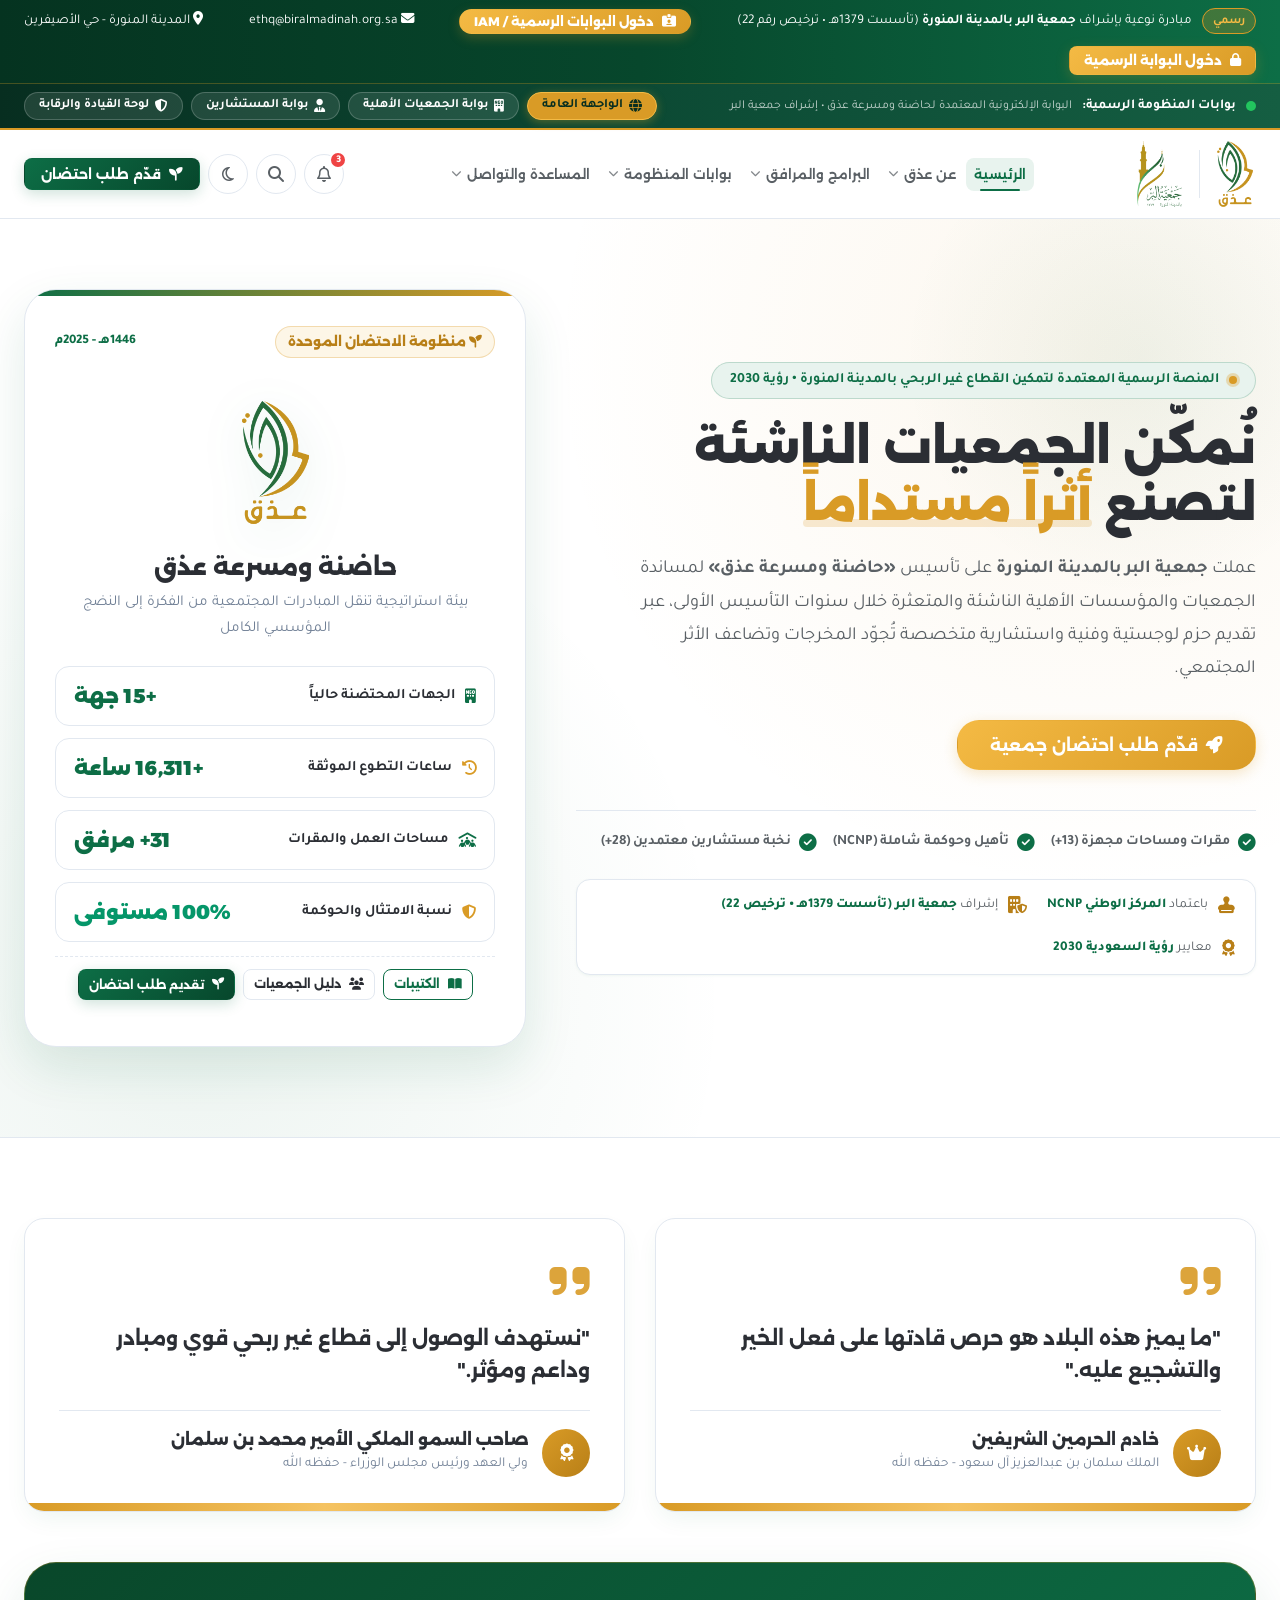
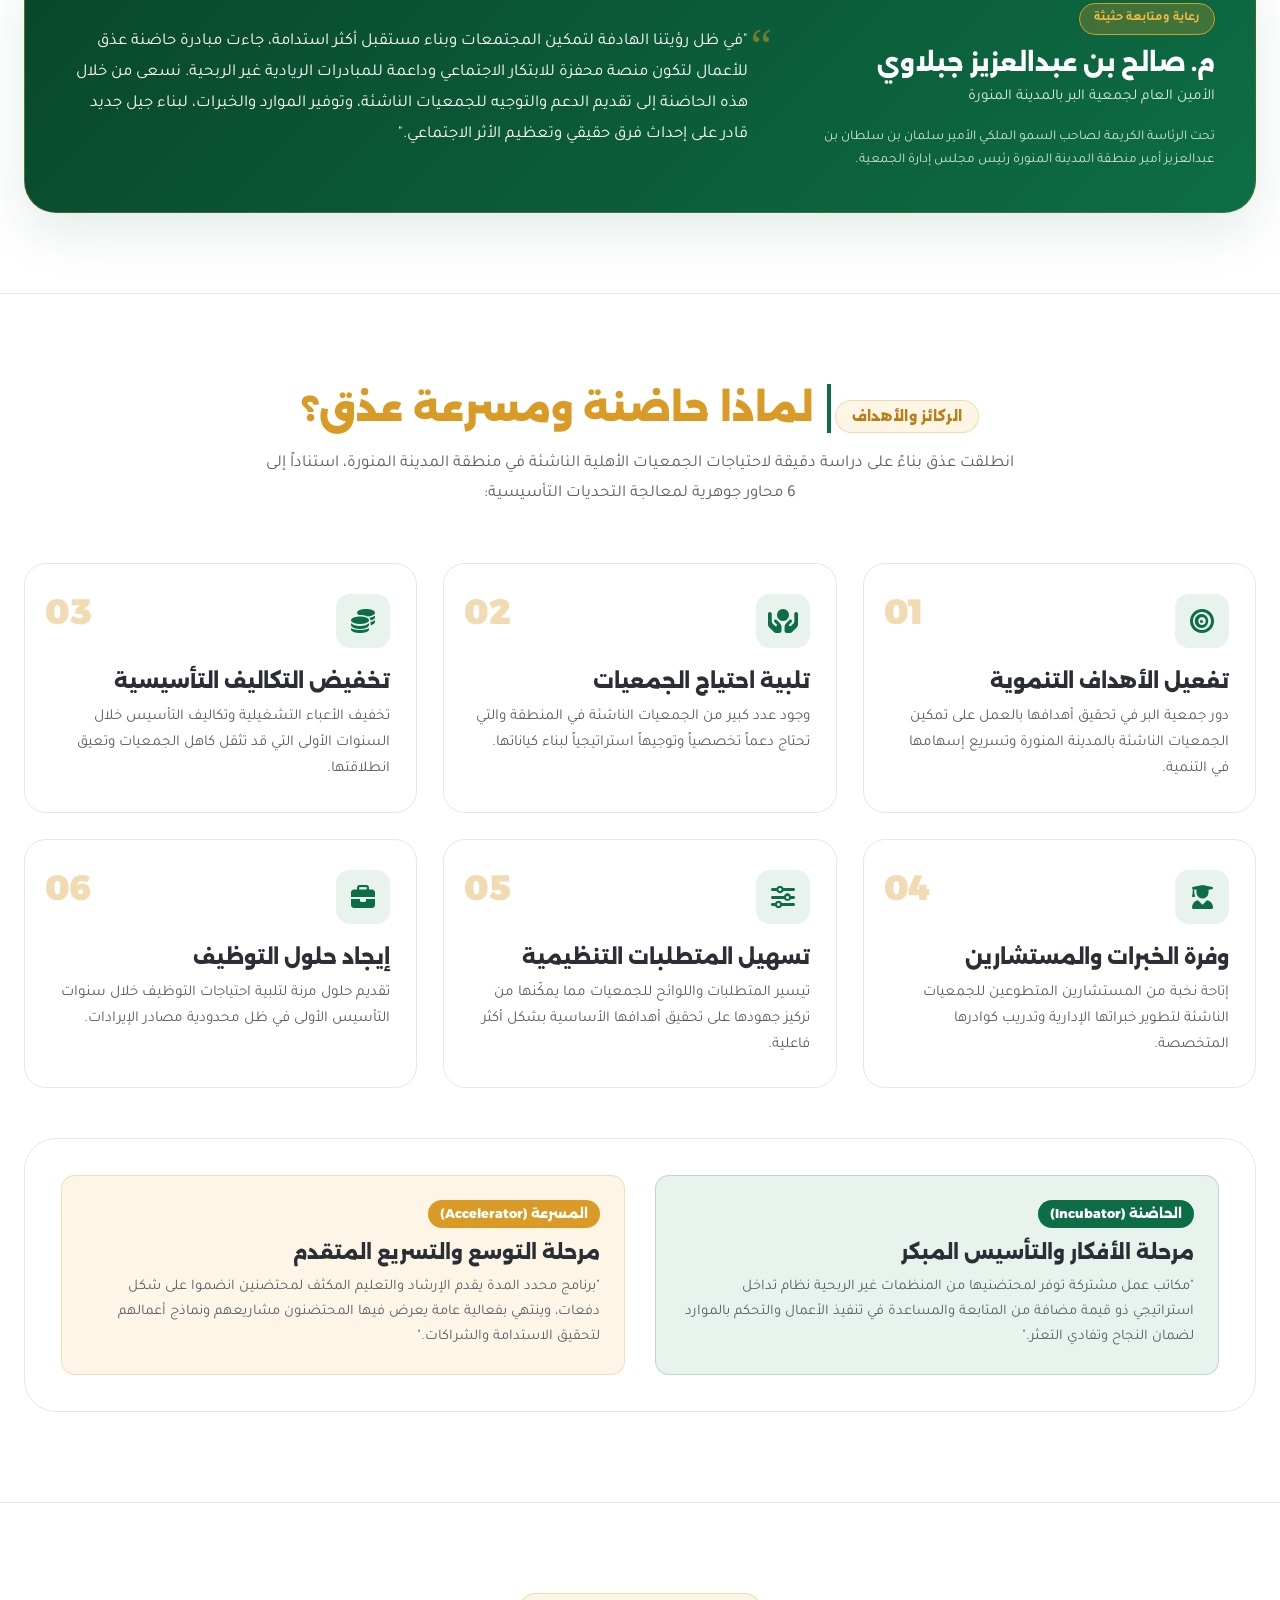
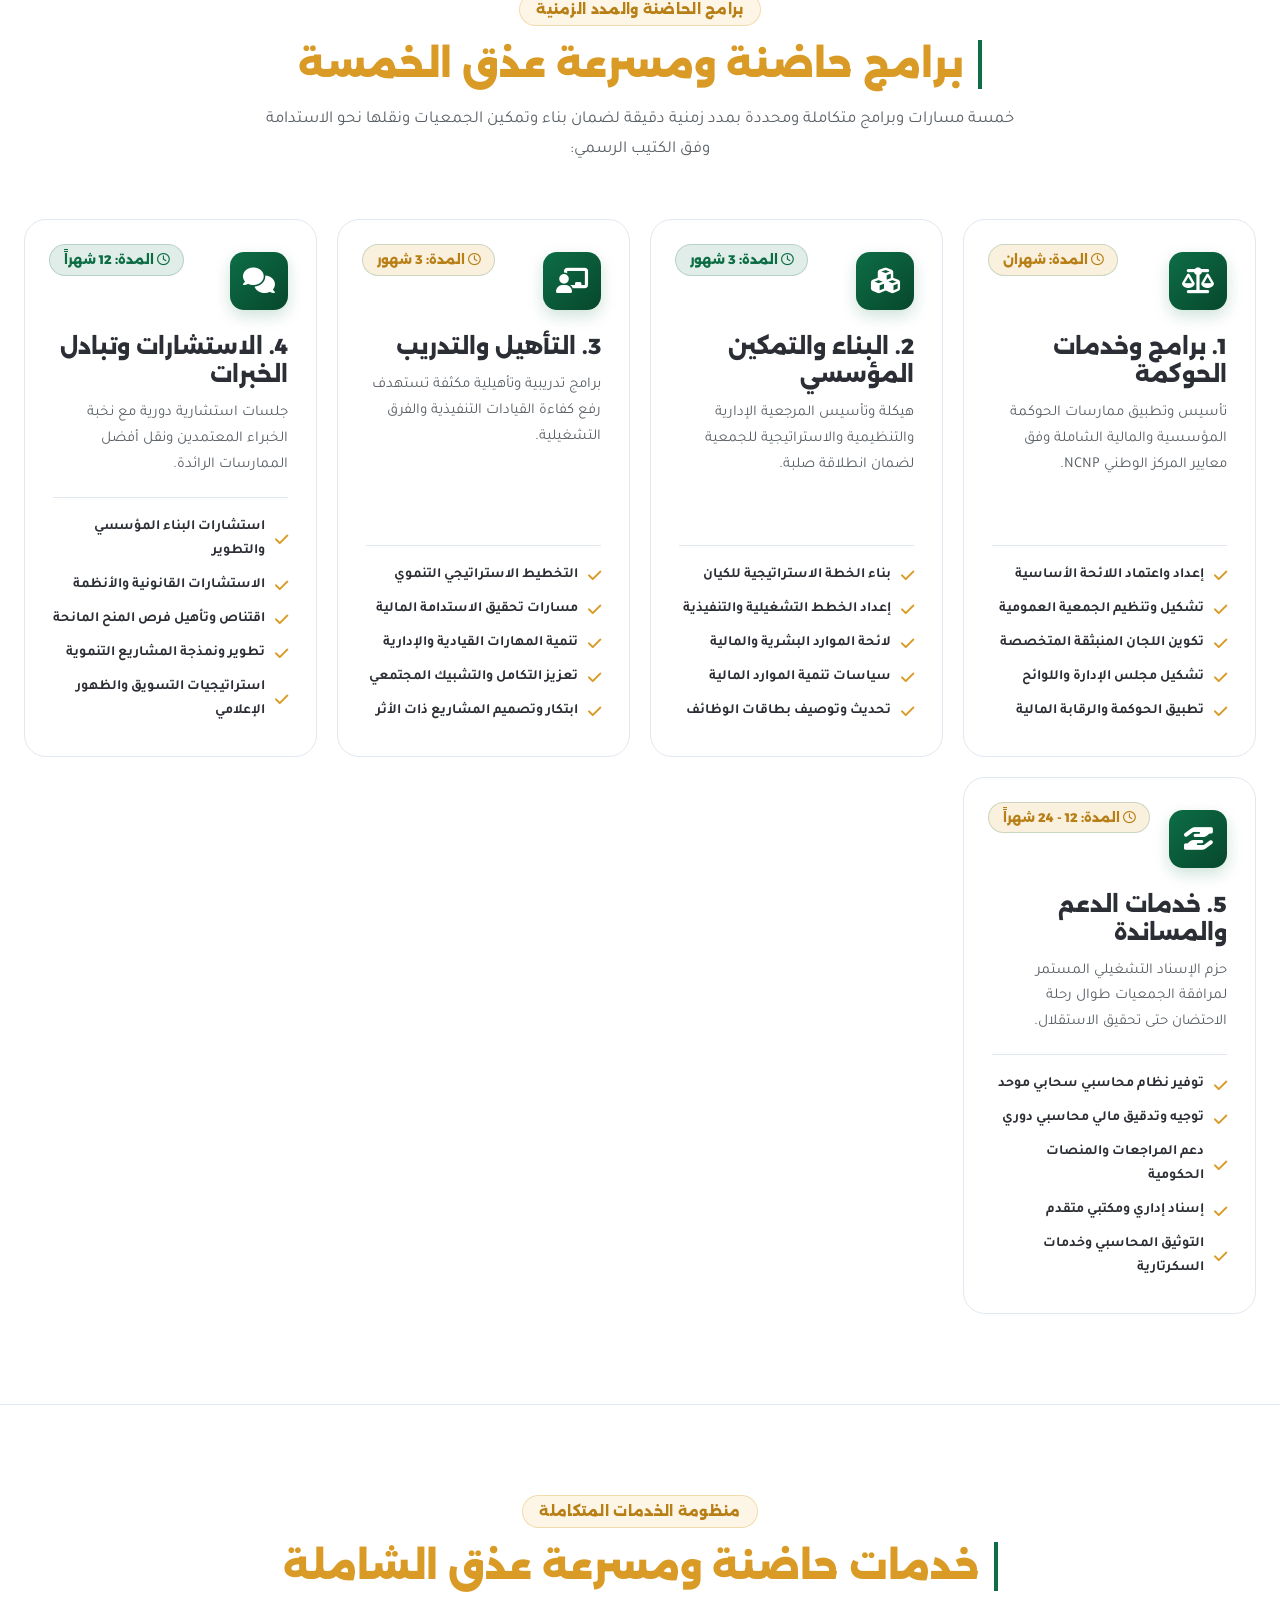
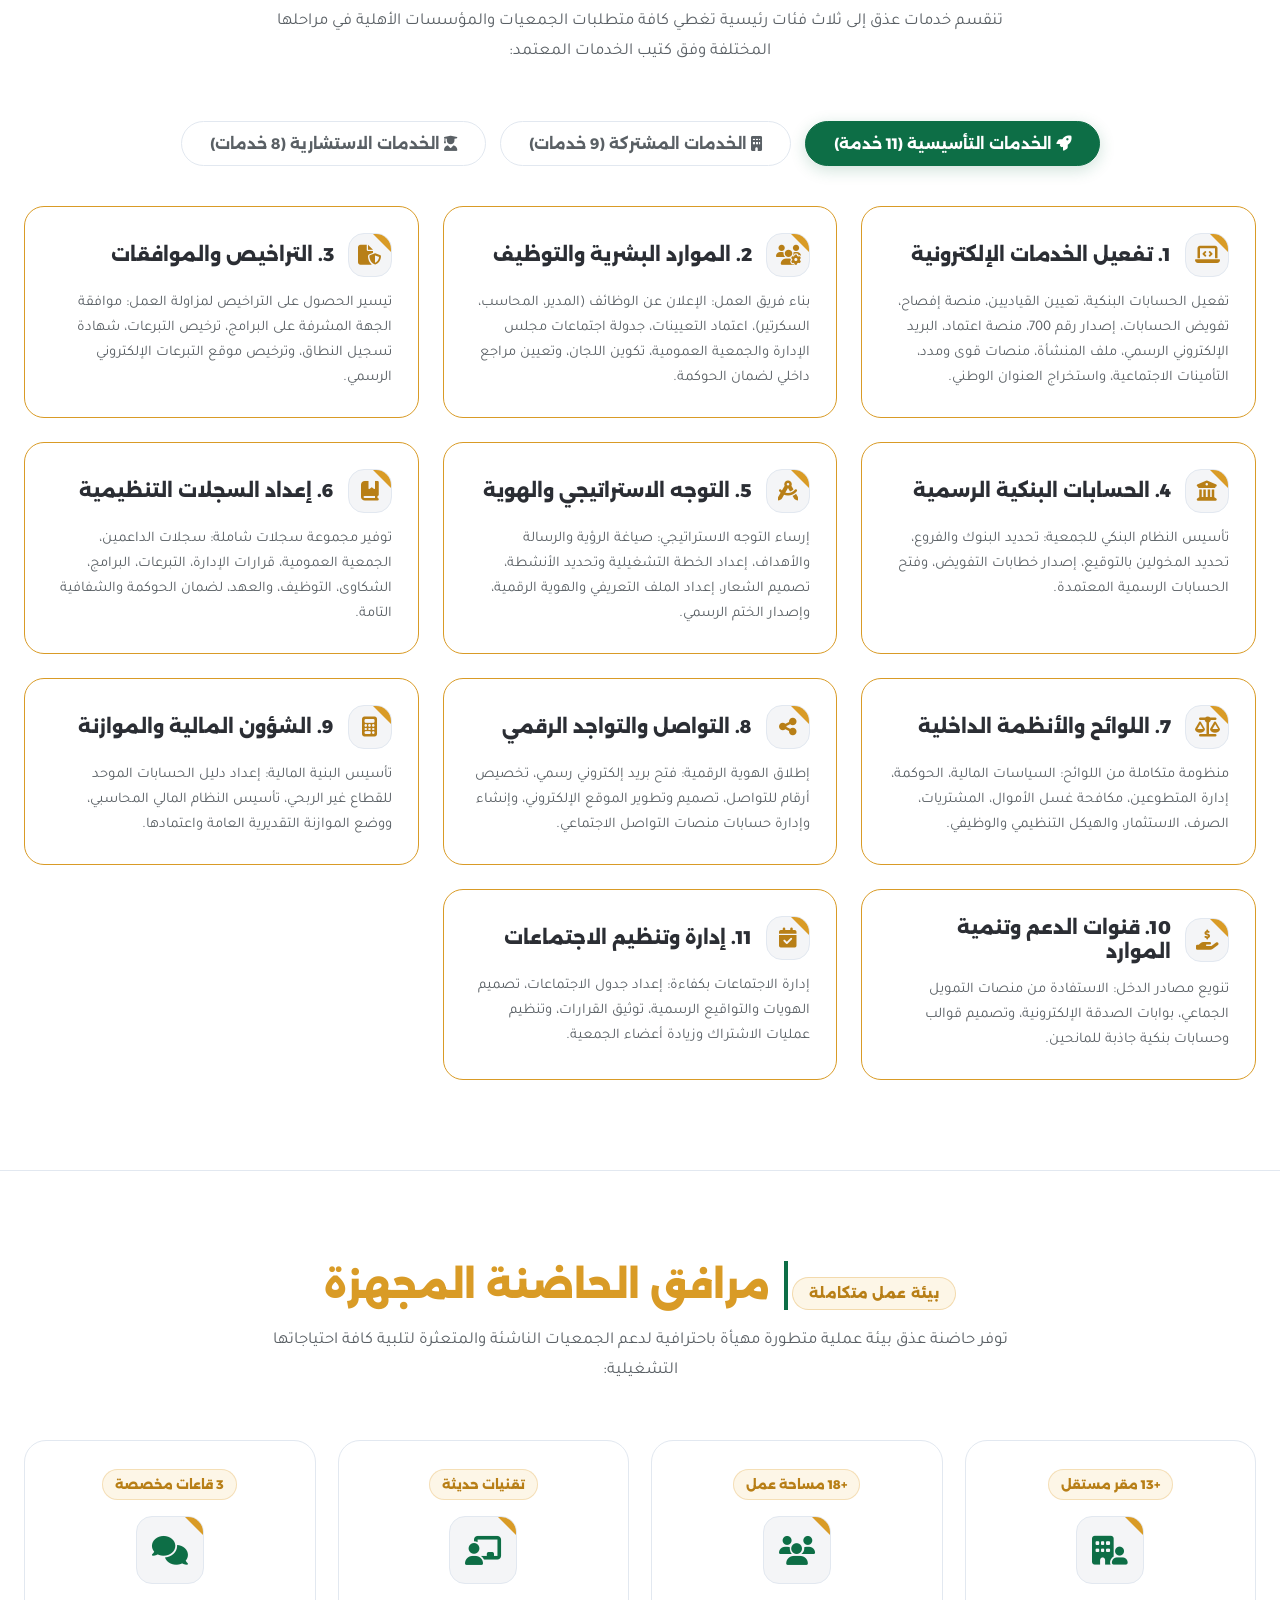
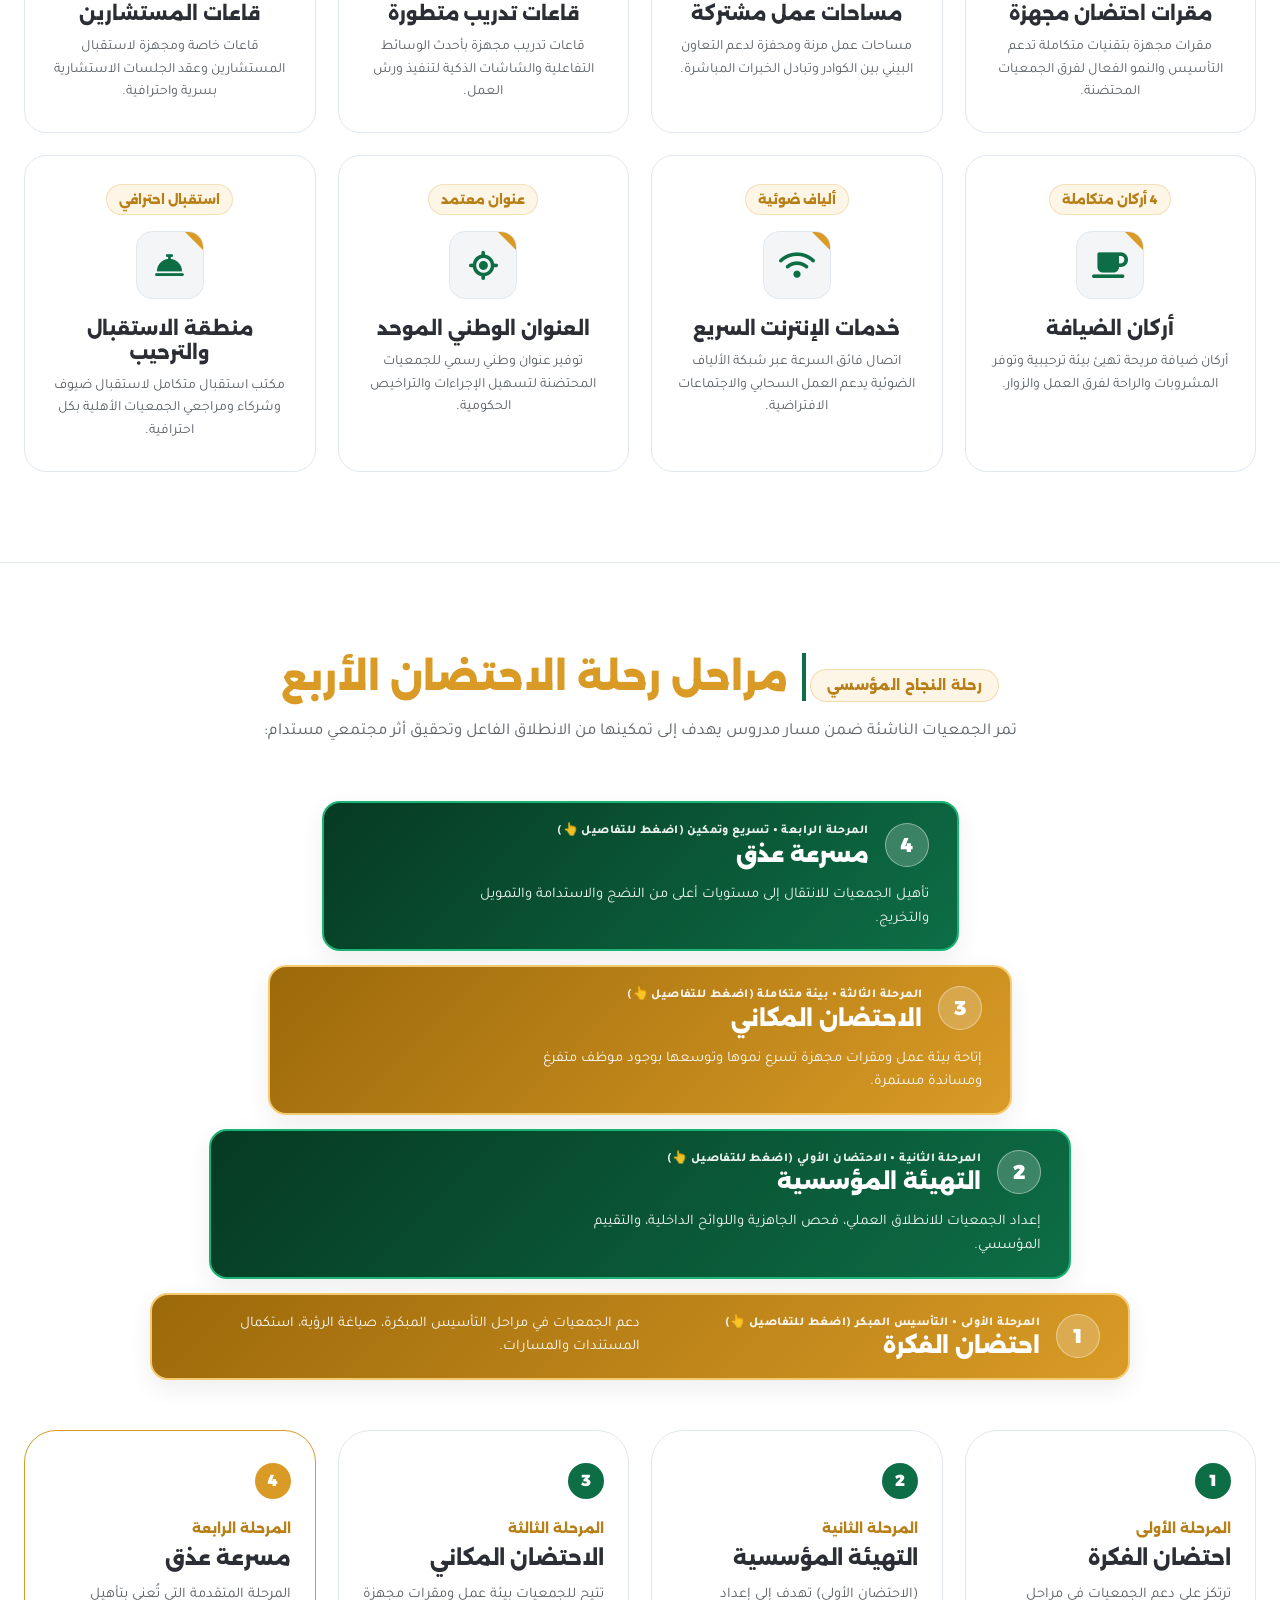
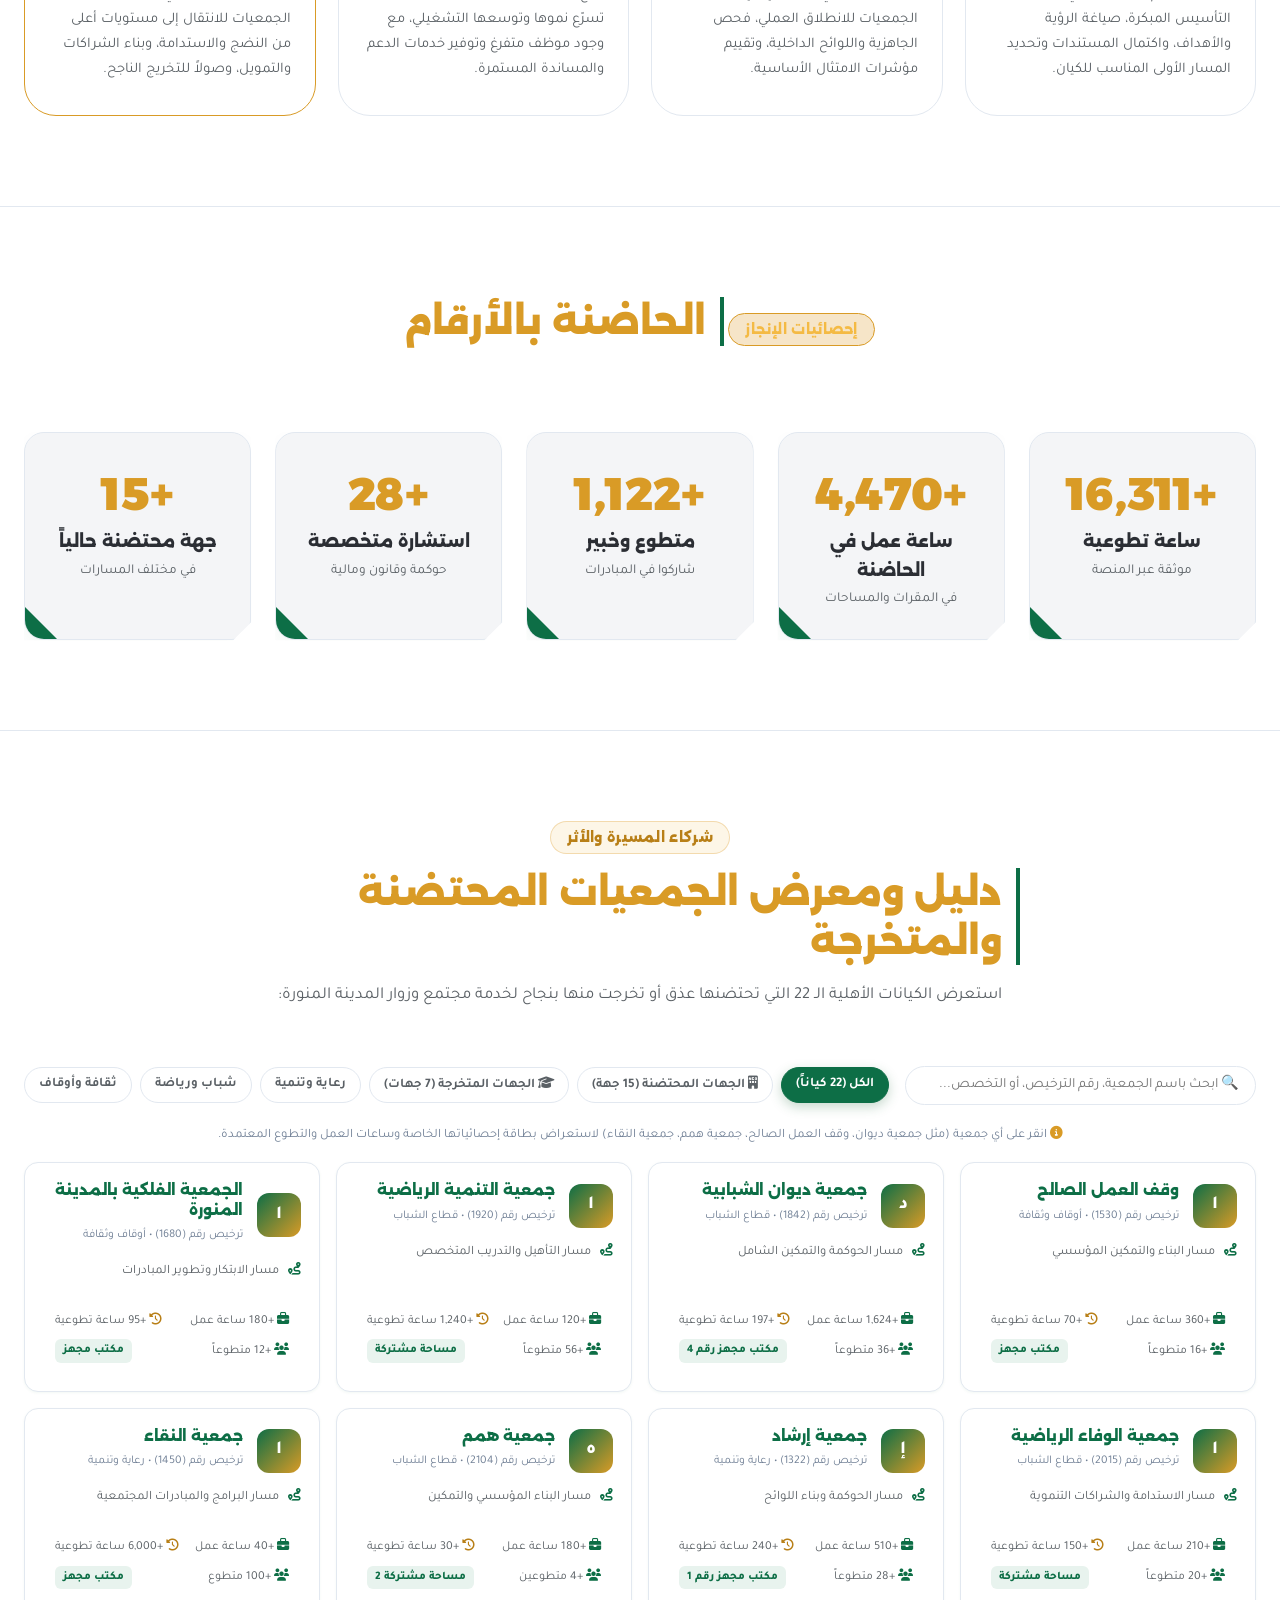
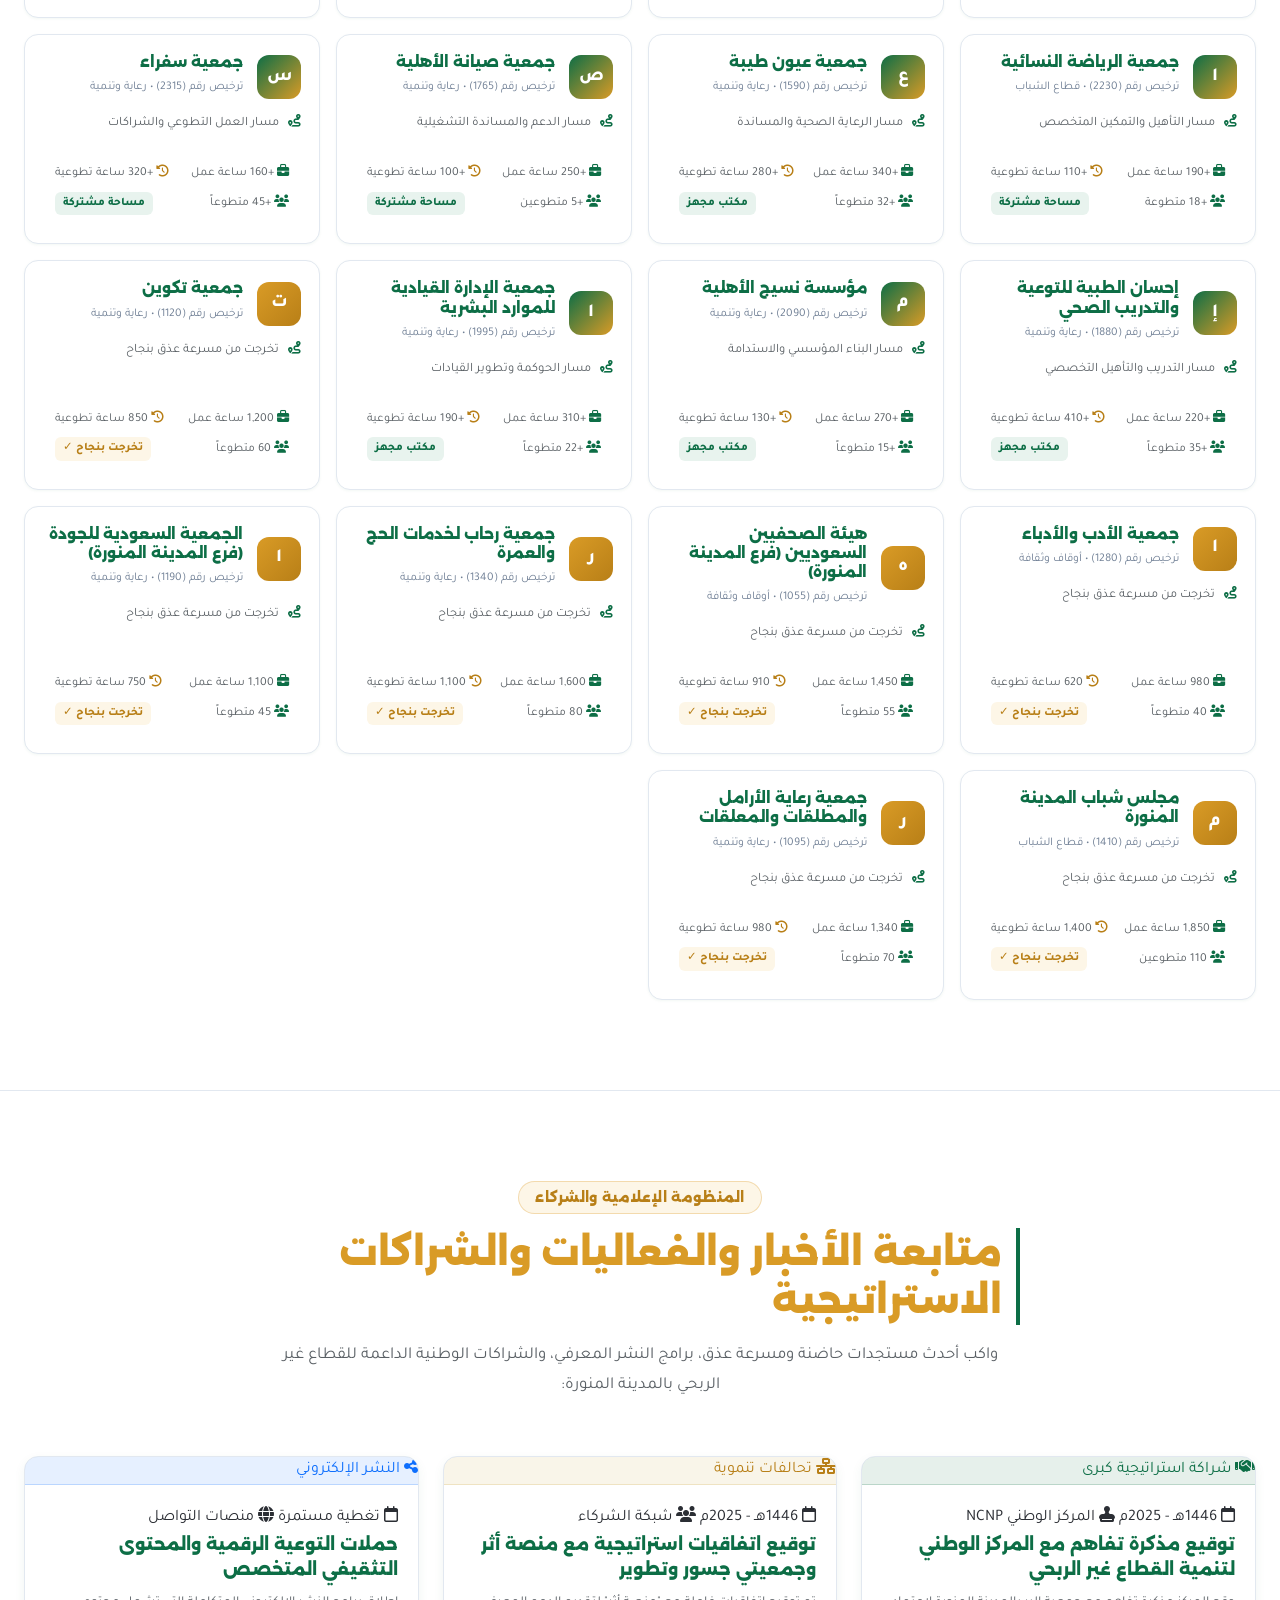
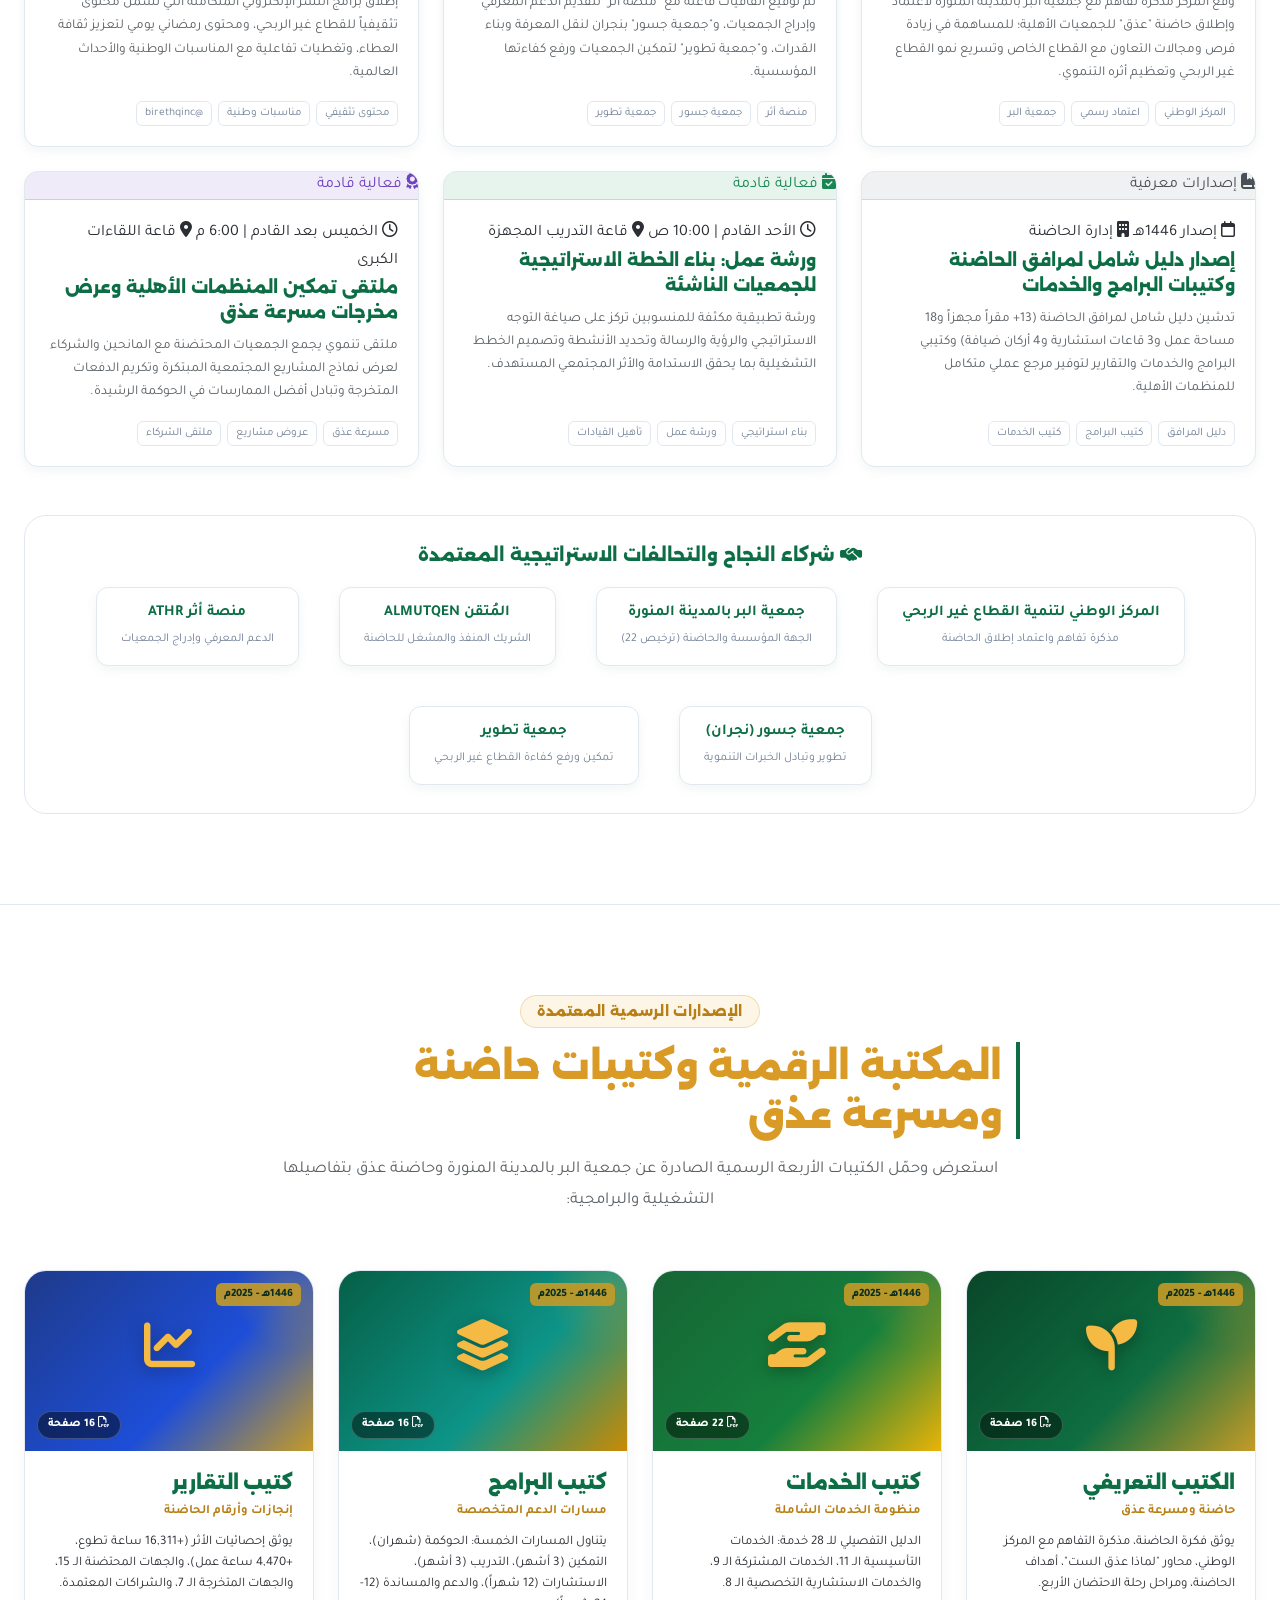
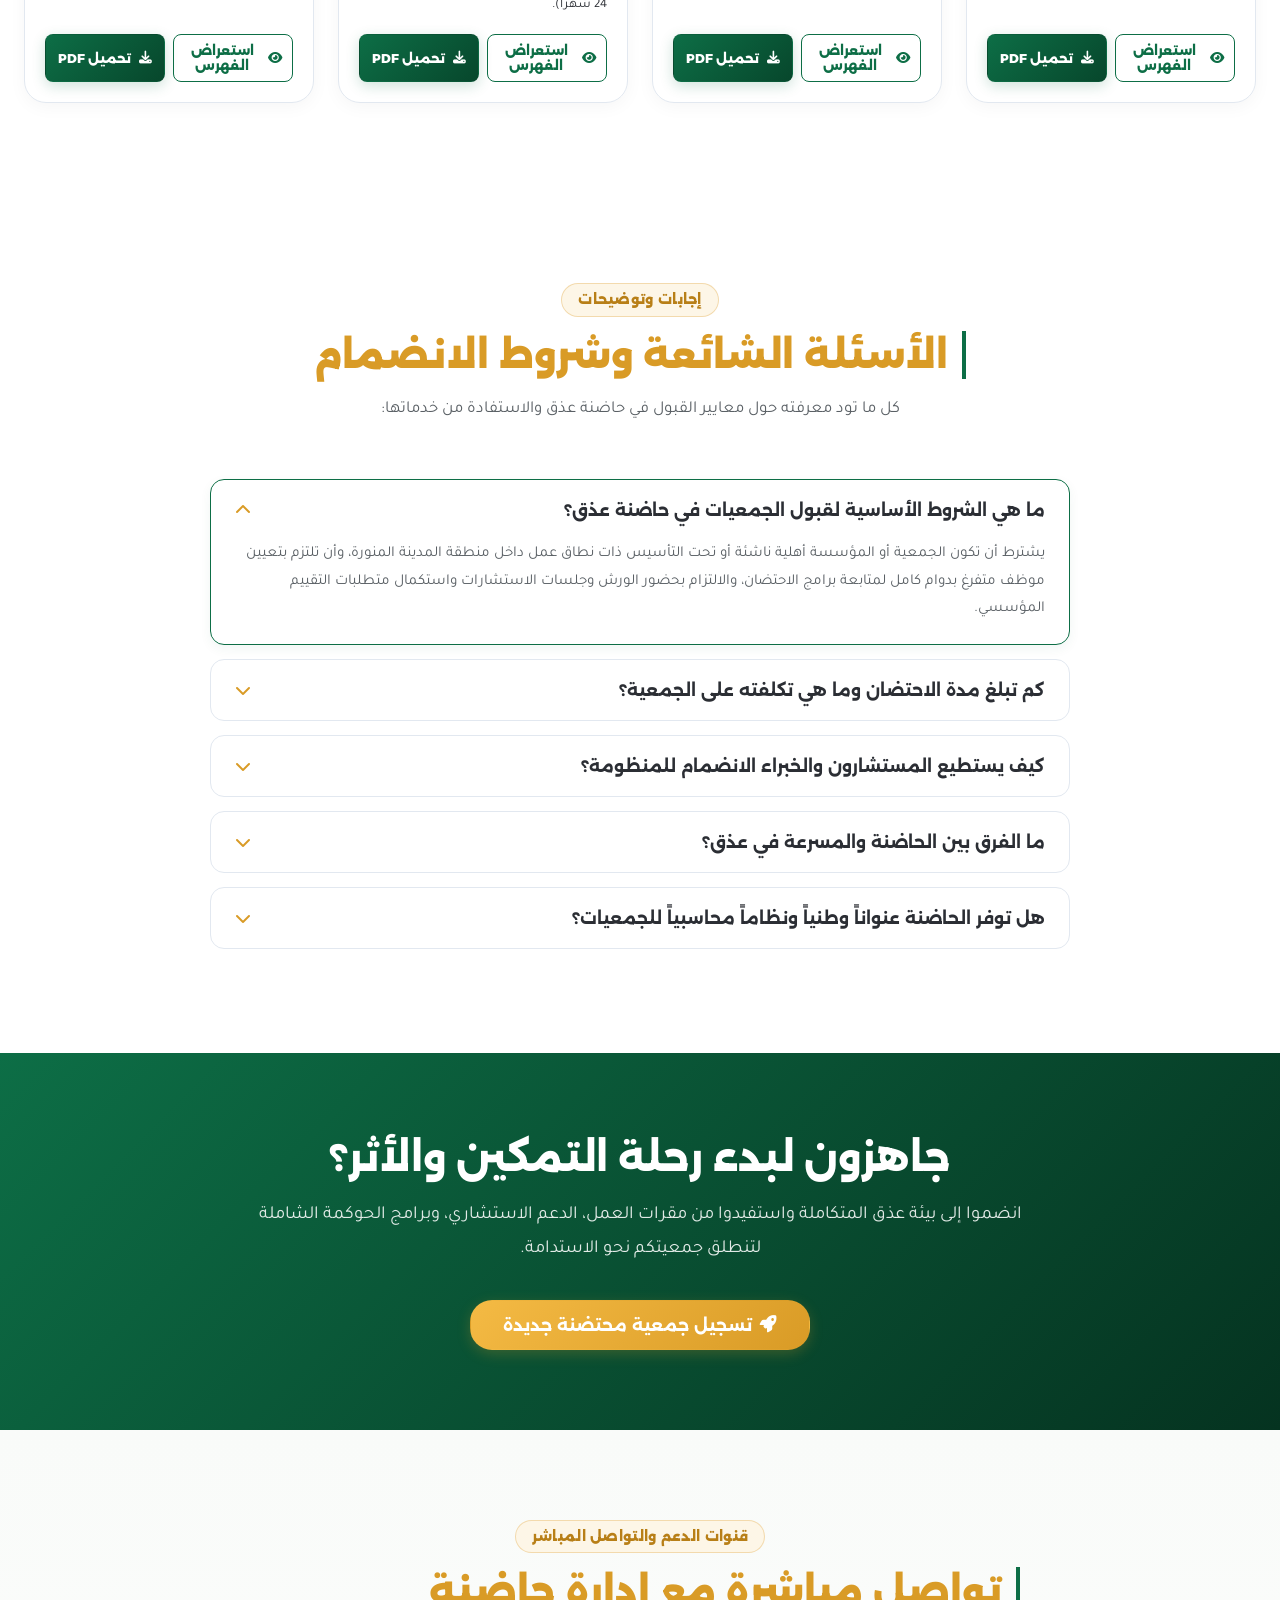
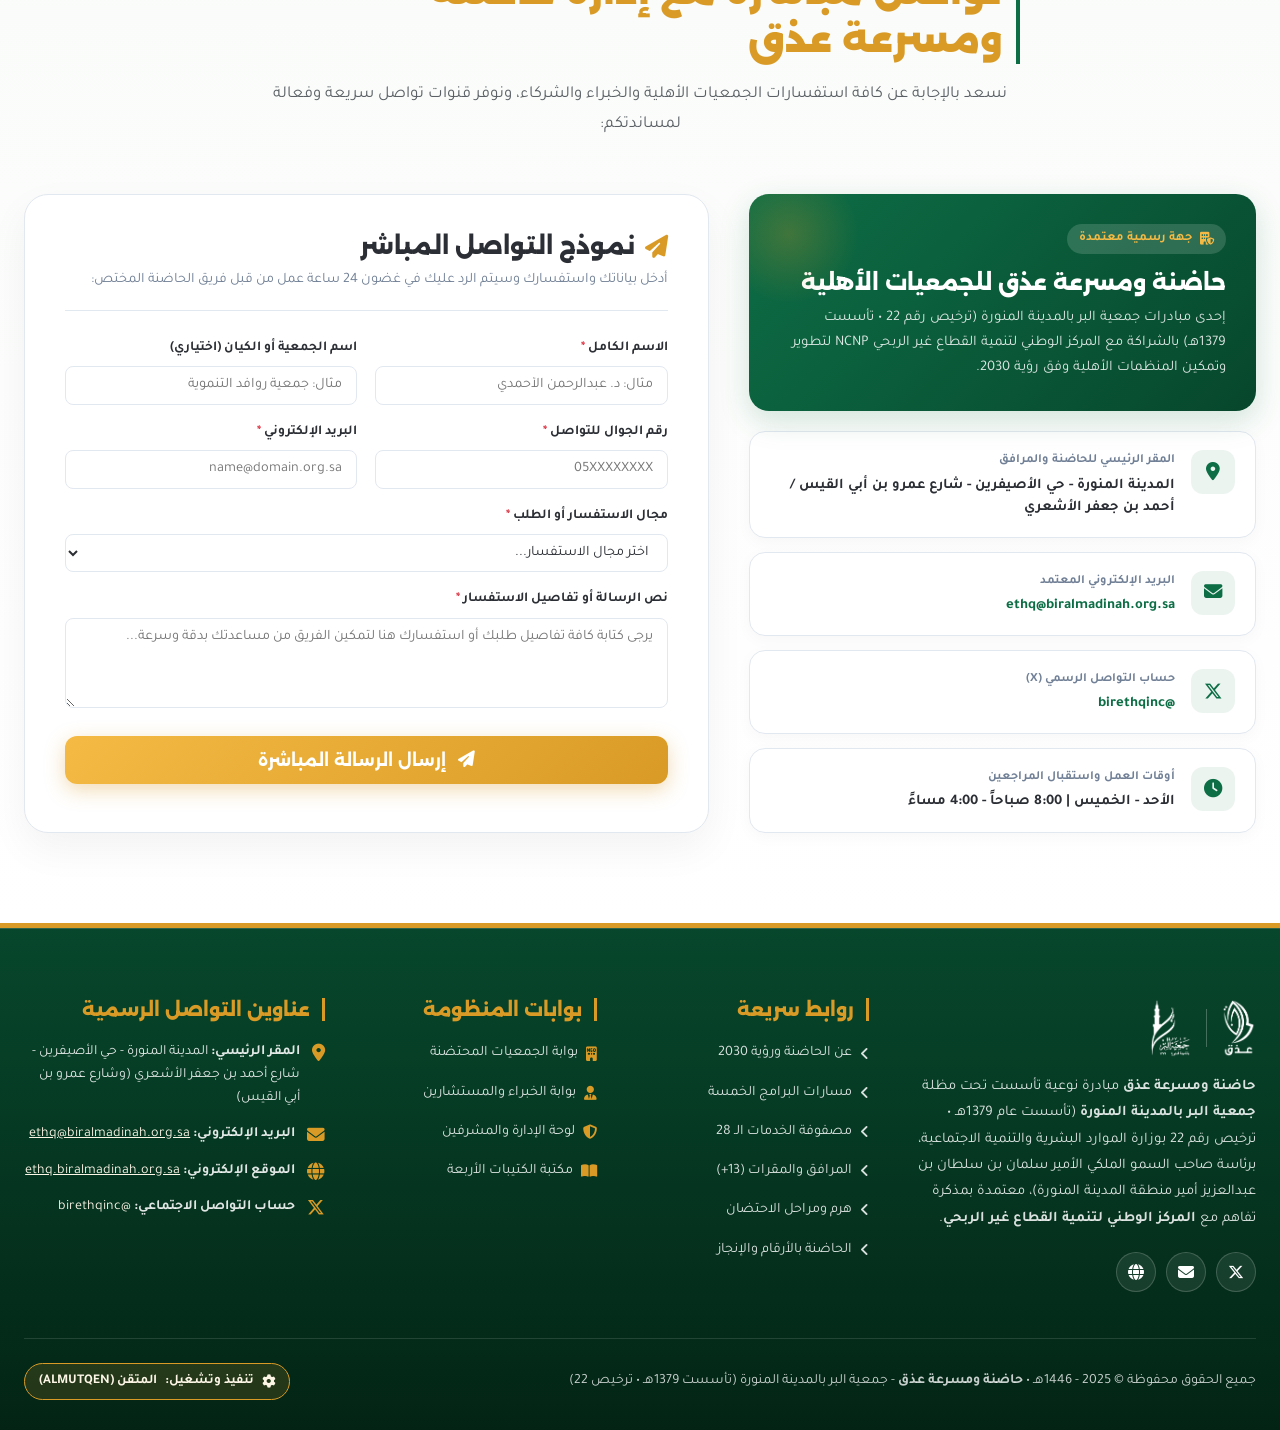
==== public/index.html @ 673dc4de "feat(reporting): add comprehensive Monthly Impact & Month-over-Month (MoM) Progress report with inte" ====
<!DOCTYPE html>
<html lang="ar" dir="rtl">
<head>
  <meta charset="UTF-8">
  <meta name="viewport" content="width=device-width, initial-scale=1.0">
  <title>حاضنة ومسرعة عذق | جمعية البر بالمدينة المنورة</title>
  <meta name="description" content="المنصة الرسمية لحاضنة ومسرعة عذق التابعة لجمعية البر بالمدينة المنورة لدعم وتمكين المنظمات والجمعيات الأهلية الناشئة والمتعثرة وفق رؤية المملكة 2030.">
  <meta name="keywords" content="حاضنة عذق, مسرعة عذق, جمعية البر بالمدينة المنورة, تمكين الجمعيات الأهلية, حوكمة المنظمات غير الربحية, المدينة المنورة">
  <link rel="icon" type="image/svg+xml" href="assets/images/athq-logo.svg">
  <link rel="stylesheet" href="css/style.css">
  <link rel="stylesheet" href="https://cdnjs.cloudflare.com/ajax/libs/font-awesome/6.5.1/css/all.min.css">
</head>
<body>

  <!-- Top Announcement Bar -->
  <aside class="top-notice-bar" aria-label="شريط الإعلانات والمعلومات الرسمية">
    <div class="container top-notice-content">
      <div style="display: flex; align-items: center; gap: 10px;">
        <span class="top-notice-tag">رسمي</span>
        <span>مبادرة نوعية بإشراف <strong>جمعية البر بالمدينة المنورة</strong> (تأسست 1379هـ • ترخيص رقم 22)</span>
      </div>
        <button class="btn btn-gold btn-sm" onclick="AthqAuth.openLoginModal()" style="font-weight: 800; font-size: 0.78rem; padding: 4px 14px; border-radius: 20px; box-shadow: 0 4px 12px rgba(217,155,38,0.25);" title="تسجيل الدخول وبوابات الأدوار الرسمية">
          <i class="fa-solid fa-id-card-clip"></i> دخول البوابات الرسمية / IAM
        </button>
        <a href="mailto:ethq@biralmadinah.org.sa"><i class="fa-solid fa-envelope"></i> ethq@biralmadinah.org.sa</a>
        <a href="#contact"><i class="fa-solid fa-location-dot"></i> المدينة المنورة - حي الأصيفرين</a>
        <div id="header-auth-badge-box"></div>
      </div>
    </div>
  </aside>

  <!-- Official Portals Switcher Bar -->
  <div class="role-simulator-bar">
    <div class="container role-bar-container">
      <div class="simulator-label">
        <span class="live-pulse" style="background: #22C55E;"></span>
        <strong>بوابات المنظومة الرسمية:</strong>
        <span class="simulator-sub">البوابة الإلكترونية المعتمدة لحاضنة ومسرعة عذق • إشراف جمعية البر</span>
      </div>
      <div class="role-buttons-group">
        <button class="role-btn active" data-role="visitor" id="roleBtnVisitor" title="الواجهة العامة للمنصة">
          <i class="fa-solid fa-globe"></i>
          <span>الواجهة العامة</span>
        </button>
        <button class="role-btn" data-role="association" id="roleBtnAssoc" title="بوابة الجمعيات والمنظمات المحتضنة الرسمية">
          <i class="fa-solid fa-building-ngo"></i>
          <span>بوابة الجمعيات الأهلية</span>
        </button>
        <button class="role-btn" data-role="consultant" id="roleBtnConsultant" title="بوابة الخبراء والمستشارين المعتمدين">
          <i class="fa-solid fa-user-tie"></i>
          <span>بوابة المستشارين</span>
        </button>
        <button class="role-btn" data-role="admin" id="roleBtnAdmin" title="لوحة القيادة والرقابة المركزية">
          <i class="fa-solid fa-shield-halved"></i>
          <span>لوحة القيادة والرقابة</span>
        </button>
      </div>
    </div>
  </div>

  <!-- Main Header & Navigation -->
  <header class="main-header">
    <div class="container header-container">
      <div class="brand-logos">
        <a href="#home" class="brand-logo-link" title="الرئيسية - حاضنة عذق">
          <img src="assets/images/athq-logo.png" alt="شعار حاضنة ومسرعة عذق" class="header-logo" style="height: 72px; width: auto; object-fit: contain; flex-shrink: 0;">
        </a>
        <div class="brand-divider"></div>
        <a href="https://biralmadinah.org.sa" target="_blank" rel="noopener" class="brand-logo-link" title="جمعية البر بالمدينة المنورة">
          <img src="assets/images/bir-logo.png" alt="شعار جمعية البر بالمدينة المنورة" class="header-logo" style="height: 72px; width: auto; object-fit: contain; flex-shrink: 0;">
        </a>
      </div>

      <!-- Navigation Menu with Dropdown Categories -->
      <nav class="nav-menu" aria-label="القائمة الرئيسية" id="navMenu">
        <a href="#home" class="nav-link active">الرئيسية</a>

        <!-- Dropdown 1: عن عذق -->
        <div class="nav-item-dropdown" data-dropdown="about">
          <button class="nav-link dropdown-toggle" aria-expanded="false" aria-haspopup="true">
            <span>عن عذق</span>
            <i class="fa-solid fa-chevron-down dropdown-arrow"></i>
          </button>
          <div class="dropdown-panel" role="menu">
            <a href="#about" class="dropdown-item" role="menuitem">
              <div class="dropdown-icon-box"><i class="fa-solid fa-seedling"></i></div>
              <div class="dropdown-text">
                <span class="dropdown-title">عن الحاضنة والرؤية</span>
                <span class="dropdown-desc">الأهداف الاستراتيجية الستة ورسالة التمكين</span>
              </div>
            </a>
            <a href="#journey" class="dropdown-item" role="menuitem">
              <div class="dropdown-icon-box"><i class="fa-solid fa-route"></i></div>
              <div class="dropdown-text">
                <span class="dropdown-title">رحلة ومسار الاحتضان</span>
                <span class="dropdown-desc">المراحل الأربع من الفكرة حتى التخرج</span>
              </div>
            </a>
            <a href="#metrics" class="dropdown-item" role="menuitem">
              <div class="dropdown-icon-box"><i class="fa-solid fa-chart-pie"></i></div>
              <div class="dropdown-text">
                <span class="dropdown-title">المنظومة بالأرقام</span>
                <span class="dropdown-desc">ساعات التطوع والإحصائيات الحية المعتمدة</span>
              </div>
            </a>
            <a href="#orgs" class="dropdown-item" role="menuitem">
              <div class="dropdown-icon-box"><i class="fa-solid fa-building-ngo"></i></div>
              <div class="dropdown-text">
                <span class="dropdown-title">الجهات المحتضنة والخريجون</span>
                <span class="dropdown-desc">15 جهة محتضنة و7 جمعيات متخرجة</span>
              </div>
            </a>
            <a href="#news" class="dropdown-item" role="menuitem">
              <div class="dropdown-icon-box"><i class="fa-solid fa-newspaper"></i></div>
              <div class="dropdown-text">
                <span class="dropdown-title">الأخبار والفعاليات والشركاء</span>
                <span class="dropdown-desc">الشراكات الوطنية والنشر الإلكتروني والفعاليات</span>
              </div>
            </a>
          </div>
        </div>

        <!-- Dropdown 2: البرامج والمرافق -->
        <div class="nav-item-dropdown" data-dropdown="programs">
          <button class="nav-link dropdown-toggle" aria-expanded="false" aria-haspopup="true">
            <span>البرامج والمرافق</span>
            <i class="fa-solid fa-chevron-down dropdown-arrow"></i>
          </button>
          <div class="dropdown-panel" role="menu">
            <a href="#programs" class="dropdown-item" role="menuitem">
              <div class="dropdown-icon-box"><i class="fa-solid fa-layer-group"></i></div>
              <div class="dropdown-text">
                <span class="dropdown-title">مسارات البرامج الخمسة</span>
                <span class="dropdown-desc">الحوكمة، التمكين، التدريب، والاستشارات</span>
              </div>
            </a>
            <a href="#services" class="dropdown-item" role="menuitem">
              <div class="dropdown-icon-box"><i class="fa-solid fa-hand-holding-hand"></i></div>
              <div class="dropdown-text">
                <span class="dropdown-title">الخدمات اللوجستية</span>
                <span class="dropdown-desc">حزم الإسناد الفني والاستشاري المتخصص</span>
              </div>
            </a>
            <a href="#facilities" class="dropdown-item" role="menuitem">
              <div class="dropdown-icon-box"><i class="fa-solid fa-building"></i></div>
              <div class="dropdown-text">
                <span class="dropdown-title">المرافق والتجهيزات</span>
                <span class="dropdown-desc">13+ مقراً مجهزاً و18 مساحة عمل وقاعات</span>
              </div>
            </a>
            <a href="#booklets" class="dropdown-item" role="menuitem">
              <div class="dropdown-icon-box"><i class="fa-solid fa-book-open"></i></div>
              <div class="dropdown-text">
                <span class="dropdown-title">المكتبة والكتيبات المعتمدة</span>
                <span class="dropdown-desc">الكتيب التعريفي، البرامج، الخدمات، والتقارير</span>
              </div>
            </a>
          </div>
        </div>

        <!-- Dropdown 3: بوابات المنظومة -->
        <div class="nav-item-dropdown" data-dropdown="portals">
          <button class="nav-link dropdown-toggle" aria-expanded="false" aria-haspopup="true">
            <span>بوابات المنظومة</span>
            <i class="fa-solid fa-chevron-down dropdown-arrow"></i>
          </button>
          <div class="dropdown-panel" role="menu">
            <a href="javascript:void(0)" onclick="switchRole('association')" class="dropdown-item" role="menuitem">
              <div class="dropdown-icon-box"><i class="fa-solid fa-users-gear"></i></div>
              <div class="dropdown-text">
                <span class="dropdown-title">بوابة الجمعيات المحتضنة</span>
                <span class="dropdown-desc">متابعة مراحل الاحتضان ورفع الشواهد</span>
              </div>
            </a>
            <a href="javascript:void(0)" onclick="switchRole('consultant')" class="dropdown-item" role="menuitem">
              <div class="dropdown-icon-box"><i class="fa-solid fa-user-tie"></i></div>
              <div class="dropdown-text">
                <span class="dropdown-title">بوابة الخبراء والمستشارين</span>
                <span class="dropdown-desc">جدولة الجلسات وتوثيق الساعات التطوعية</span>
              </div>
            </a>
            <a href="javascript:void(0)" onclick="switchRole('admin')" class="dropdown-item" role="menuitem">
              <div class="dropdown-icon-box"><i class="fa-solid fa-shield-halved"></i></div>
              <div class="dropdown-text">
                <span class="dropdown-title">لوحة إدارة الحاضنة (Admin)</span>
                <span class="dropdown-desc">اعتماد الطلبات ومؤشرات الأداء الحية</span>
              </div>
            </a>
          </div>
        </div>

        <!-- Dropdown 4: المساعدة والتواصل -->
        <div class="nav-item-dropdown" data-dropdown="help">
          <button class="nav-link dropdown-toggle" aria-expanded="false" aria-haspopup="true">
            <span>المساعدة والتواصل</span>
            <i class="fa-solid fa-chevron-down dropdown-arrow"></i>
          </button>
          <div class="dropdown-panel" role="menu">
            <a href="javascript:void(0)" onclick="openContractSigningModal()" class="dropdown-item" role="menuitem">
              <div class="dropdown-icon-box"><i class="fa-solid fa-file-signature"></i></div>
              <div class="dropdown-text">
                <span class="dropdown-title">عقد الاحتضان والتوقيع الرقمي</span>
                <span class="dropdown-desc">توليد وتوقيع العقد الرسمي إلكترونياً</span>
              </div>
            </a>
            <a href="#faq" class="dropdown-item" role="menuitem">
              <div class="dropdown-icon-box"><i class="fa-solid fa-circle-question"></i></div>
              <div class="dropdown-text">
                <span class="dropdown-title">الأسئلة الشائعة وشروط الانضمام</span>
                <span class="dropdown-desc">معايير القبول والاشتراطات الرسمية</span>
              </div>
            </a>
            <a href="#contact" class="dropdown-item" role="menuitem">
              <div class="dropdown-icon-box"><i class="fa-solid fa-headset"></i></div>
              <div class="dropdown-text">
                <span class="dropdown-title">تواصل مع إدارة الحاضنة</span>
                <span class="dropdown-desc">الموقع، الهاتف، والقنوات المباشرة</span>
              </div>
            </a>
          </div>
        </div>
      </nav>

      <!-- Action Buttons -->
      <div class="header-actions">
        <!-- Notification Center -->
        <div class="notif-dropdown-wrapper" id="notifDropdownWrapper">
          <button class="btn-icon notif-bell-btn" id="notifToggleBtn" onclick="toggleNotificationCenter(event)" title="مركز التنبيهات والإشعارات" aria-label="الإشعارات">
            <i class="fa-regular fa-bell"></i>
            <span class="notif-badge-pill" id="notifBadgeCount">3</span>
          </button>
          <div class="notif-dropdown-panel" id="notifDropdownPanel">
            <div class="notif-panel-header">
              <div style="font-weight: 800; font-size: 0.92rem; color: var(--c-primary);">
                <i class="fa-solid fa-bell"></i> التنبيهات والإشعارات الحية
              </div>
              <button class="notif-clear-btn" onclick="markAllNotifsAsRead()">تحديد كمقروء ✓</button>
            </div>
            <div class="notif-items-list" id="notifItemsList">
              <!-- Rendered dynamically -->
            </div>
          </div>
        </div>

        <!-- Command Palette Trigger -->
        <button class="btn-icon" id="cmdPaletteBtn" onclick="openCommandPalette()" title="البحث السريع الذكي (Ctrl+K)" aria-label="البحث السريع">
          <i class="fa-solid fa-magnifying-glass"></i>
        </button>
        <!-- Theme Toggle -->
        <button class="btn-icon" id="themeToggle" title="تبديل المظهر النهاري/الليلي" aria-label="تبديل المظهر">
          <i class="fa-regular fa-moon"></i>
        </button>
        <button class="btn btn-primary btn-sm" onclick="openApplicationWizard()" id="btnHeaderRegister">
          <i class="fa-solid fa-seedling"></i> قدّم طلب احتضان
        </button>
        <!-- Mobile Nav Hamburger Toggle -->
        <button class="btn-icon mobile-nav-toggle" id="mobileNavToggle" aria-label="فتح القائمة الرئيسية" title="القائمة الرئيسية">
          <i class="fa-solid fa-bars"></i>
        </button>
      </div>
    </div>
  </header>

  <!-- Mobile Navigation Drawer -->
  <div class="mobile-drawer-overlay" id="mobileDrawerOverlay"></div>
  <aside class="mobile-drawer" id="mobileDrawer" aria-label="القائمة الجانبية للشاشات المحمولة">
    <div class="mobile-drawer-header">
      <div class="mobile-drawer-brand">
        <img src="assets/images/athq-logo.png" alt="عذق" style="height: 48px; width: auto; object-fit: contain;">
        <div>
          <strong style="display: block; font-size: 0.95rem; color: var(--c-primary);">حاضنة ومسرعة عذق</strong>
          <small style="font-size: 0.72rem; color: var(--c-text-muted);">جمعية البر بالمدينة المنورة</small>
        </div>
      </div>
      <button class="btn-icon mobile-drawer-close" id="mobileDrawerClose" aria-label="إغلاق القائمة">
        <i class="fa-solid fa-xmark"></i>
      </button>
    </div>

    <div class="mobile-drawer-body">
      <a href="#home" class="mobile-drawer-link mobile-link-direct active">
        <i class="fa-solid fa-house"></i>
        <span>الرئيسية</span>
      </a>

      <!-- Mobile Accordion 1 -->
      <div class="mobile-accordion">
        <button class="mobile-accordion-header">
          <span><i class="fa-solid fa-seedling"></i> عن عذق</span>
          <i class="fa-solid fa-chevron-down mobile-acc-arrow"></i>
        </button>
        <div class="mobile-accordion-content">
          <a href="#about" class="mobile-sublink"><i class="fa-solid fa-circle-dot"></i> عن الحاضنة والرؤية</a>
          <a href="#journey" class="mobile-sublink"><i class="fa-solid fa-circle-dot"></i> رحلة ومسار الاحتضان</a>
          <a href="#metrics" class="mobile-sublink"><i class="fa-solid fa-circle-dot"></i> المنظومة بالأرقام</a>
          <a href="#orgs" class="mobile-sublink"><i class="fa-solid fa-circle-dot"></i> الجهات المحتضنة والخريجون</a>
        </div>
      </div>

      <!-- Mobile Accordion 2 -->
      <div class="mobile-accordion">
        <button class="mobile-accordion-header">
          <span><i class="fa-solid fa-layer-group"></i> البرامج والمرافق</span>
          <i class="fa-solid fa-chevron-down mobile-acc-arrow"></i>
        </button>
        <div class="mobile-accordion-content">
          <a href="#programs" class="mobile-sublink"><i class="fa-solid fa-circle-dot"></i> مسارات البرامج الخمسة</a>
          <a href="#services" class="mobile-sublink"><i class="fa-solid fa-circle-dot"></i> الخدمات اللوجستية والفنية</a>
          <a href="#facilities" class="mobile-sublink"><i class="fa-solid fa-circle-dot"></i> المرافق والتجهيزات (13+ مقراً)</a>
        </div>
      </div>

      <!-- Mobile Accordion 3 -->
      <div class="mobile-accordion">
        <button class="mobile-accordion-header">
          <span><i class="fa-solid fa-door-open"></i> بوابات المنظومة</span>
          <i class="fa-solid fa-chevron-down mobile-acc-arrow"></i>
        </button>
        <div class="mobile-accordion-content">
          <a href="javascript:void(0)" onclick="openActionModal('association')" class="mobile-sublink"><i class="fa-solid fa-circle-dot"></i> بوابة الجمعيات المحتضنة</a>
          <a href="javascript:void(0)" onclick="openActionModal('consultant')" class="mobile-sublink"><i class="fa-solid fa-circle-dot"></i> بوابة الخبراء والمستشارين</a>
          <a href="javascript:void(0)" onclick="openActionModal('admin')" class="mobile-sublink"><i class="fa-solid fa-circle-dot"></i> لوحة إدارة الحاضنة (Admin)</a>
        </div>
      </div>

      <!-- Mobile Accordion 4 -->
      <div class="mobile-accordion">
        <button class="mobile-accordion-header">
          <span><i class="fa-solid fa-headset"></i> المساعدة والتواصل</span>
          <i class="fa-solid fa-chevron-down mobile-acc-arrow"></i>
        </button>
        <div class="mobile-accordion-content">
          <a href="#faq" class="mobile-sublink"><i class="fa-solid fa-circle-dot"></i> الأسئلة الشائعة وشروط الانضمام</a>
          <a href="#contact" class="mobile-sublink"><i class="fa-solid fa-circle-dot"></i> تواصل مع إدارة الحاضنة</a>
        </div>
      </div>
    </div>

    <div class="mobile-drawer-footer" style="display: flex; flex-direction: column; gap: 8px;">
      <button class="btn btn-primary btn-block" onclick="closeMobileDrawer(); openApplicationWizard();">
        <i class="fa-solid fa-seedling"></i> قدّم طلب احتضان
      </button>
    </div>
  </aside>

  <!-- View 1: واجهة الزائر العام (المرحلة 1) -->
  <div id="view-visitor" class="portal-role-container active">
    <main id="main-content">
    <!-- ==========================================================================
         Hero Section (الواجهة الرئيسية الترحيبية)
         ========================================================================== -->
    <section class="hero-section" id="home">
      <div class="container hero-grid">
        <div class="hero-content">
          <div class="hero-badge">
            <span class="hero-badge-dot"></span>
            <span>المنصة الرسمية المعتمدة لتمكين القطاع غير الربحي بالمدينة المنورة • رؤية 2030</span>
          </div>

          <h1 class="hero-title">
            نُمكّن الجمعيات الناشئة لتصنع <span class="highlight-gold">أثراً مستداماً</span>
          </h1>

          <p class="hero-description">
            عملت <strong>جمعية البر بالمدينة المنورة</strong> على تأسيس <strong>«حاضنة ومسرعة عذق»</strong> لمساندة الجمعيات والمؤسسات الأهلية الناشئة والمتعثرة خلال سنوات التأسيس الأولى، عبر تقديم حزم لوجستية وفنية واستشارية متخصصة تُجوّد المخرجات وتضاعف الأثر المجتمعي.
          </p>

          <div class="hero-cta-group">
            <button class="btn btn-gold btn-lg" onclick="openApplicationWizard()" id="heroCtaRegister">
              <i class="fa-solid fa-rocket"></i> قدّم طلب احتضان جمعية
            </button>
          </div>

          <div class="hero-features-chips">
            <div class="feature-chip">
              <i class="fa-solid fa-circle-check feature-chip-icon"></i>
              <span>مقرات ومساحات مجهزة (13+)</span>
            </div>
            <div class="feature-chip">
              <i class="fa-solid fa-circle-check feature-chip-icon"></i>
              <span>تأهيل وحوكمة شاملة (NCNP)</span>
            </div>
            <div class="feature-chip">
              <i class="fa-solid fa-circle-check feature-chip-icon"></i>
              <span>نخبة مستشارين معتمدين (28+)</span>
            </div>
          </div>

          <!-- Official Trust Bar -->
          <div class="hero-trust-bar">
            <div class="hero-trust-item">
              <i class="fa-solid fa-stamp"></i>
              <span>باعتماد <strong>المركز الوطني NCNP</strong></span>
            </div>
            <div class="hero-trust-item">
              <i class="fa-solid fa-building-shield"></i>
              <span>إشراف <strong>جمعية البر (تأسست 1379هـ • ترخيص 22)</strong></span>
            </div>
            <div class="hero-trust-item">
              <i class="fa-solid fa-award"></i>
              <span>معايير <strong>رؤية السعودية 2030</strong></span>
            </div>
          </div>
        </div>

        <!-- Hero Visual Showcase Card -->
        <div class="hero-visual">
          <div class="hero-main-card">
            <div class="hero-visual-header">
              <span class="hero-visual-tag"><i class="fa-solid fa-seedling"></i> منظومة الاحتضان الموحدة</span>
              <span style="font-size: 0.82rem; color: var(--c-primary); font-weight: 800;">1446هـ - 2025م</span>
            </div>

            <div class="hero-visual-body">
              <div class="hero-emblem-large">
                <img src="assets/images/athq-logo.png" alt="عذق" style="max-height: 135px; width: auto; object-fit: contain;">
              </div>
              <h2 class="hero-visual-title">حاضنة ومسرعة عذق</h2>
              <p class="hero-visual-subtitle">بيئة استراتيجية تنقل المبادرات المجتمعية من الفكرة إلى النضج المؤسسي الكامل</p>

              <!-- Live Fast Metric Pills -->
              <div class="hero-metric-pill">
                <div class="metric-pill-label">
                  <i class="fa-solid fa-building-ngo text-green"></i>
                  <span>الجهات المحتضنة حالياً</span>
                </div>
                <div class="metric-pill-val">+15 جهة</div>
              </div>

              <div class="hero-metric-pill">
                <div class="metric-pill-label">
                  <i class="fa-solid fa-clock-rotate-left text-gold"></i>
                  <span>ساعات التطوع الموثقة</span>
                </div>
                <div class="metric-pill-val">+16,311 ساعة</div>
              </div>

              <div class="hero-metric-pill">
                <div class="metric-pill-label">
                  <i class="fa-solid fa-people-roof text-green"></i>
                  <span>مساحات العمل والمقرات</span>
                </div>
                <div class="metric-pill-val">31+ مرفق</div>
              </div>

              <div class="hero-metric-pill">
                <div class="metric-pill-label">
                  <i class="fa-solid fa-shield-halved text-gold"></i>
                  <span>نسبة الامتثال والحوكمة</span>
                </div>
                <div class="metric-pill-val" style="color: #059669;">100% مستوفى</div>
              </div>

              <!-- Quick Links inside Hero Card -->
              <div style="display: flex; gap: 8px; justify-content: center; margin-top: 14px; border-top: 1px dashed var(--c-border); padding-top: 12px;">
                <a href="#booklets" class="btn btn-outline-primary btn-sm" style="font-size: 0.76rem; padding: 4px 10px;">
                  <i class="fa-solid fa-book-open"></i> الكتيبات
                </a>
                <a href="#orgs" class="btn btn-outline btn-sm" style="font-size: 0.76rem; padding: 4px 10px; border-color: var(--c-border); color: var(--c-text);">
                  <i class="fa-solid fa-users"></i> دليل الجمعيات
                </a>
                <button class="btn btn-primary btn-sm" onclick="openApplicationWizard()" style="font-size: 0.76rem; padding: 4px 10px;">
                  <i class="fa-solid fa-seedling"></i> تقديم طلب احتضان
                </button>
              </div>
            </div>
          </div>
        </div>
      </div>
    </section>

    <!-- ==========================================================================
         Royal Quotes & Leadership Word (من الكتيبات)
         ========================================================================== -->
    <section class="leadership-section">
      <div class="container">
        <div class="leadership-grid">
          <!-- King Salman Quote -->
          <div class="quote-card">
            <i class="fa-solid fa-quote-right quote-icon"></i>
            <p class="quote-text">
              "ما يميز هذه البلاد هو حرص قادتها على فعل الخير والتشجيع عليه."
            </p>
            <div class="quote-author">
              <div class="quote-avatar-placeholder"><i class="fa-solid fa-crown"></i></div>
              <div class="quote-author-info">
                <h4>خادم الحرمين الشريفين</h4>
                <p>الملك سلمان بن عبدالعزيز آل سعود - حفظه الله</p>
              </div>
            </div>
          </div>

          <!-- Crown Prince Quote -->
          <div class="quote-card">
            <i class="fa-solid fa-quote-right quote-icon"></i>
            <p class="quote-text">
              "نستهدف الوصول إلى قطاع غير ربحي قوي ومبادر وداعم ومؤثر."
            </p>
            <div class="quote-author">
              <div class="quote-avatar-placeholder"><i class="fa-solid fa-award"></i></div>
              <div class="quote-author-info">
                <h4>صاحب السمو الملكي الأمير محمد بن سلمان</h4>
                <p>ولي العهد ورئيس مجلس الوزراء - حفظه الله</p>
              </div>
            </div>
          </div>
        </div>

        <!-- Secretary General & Patronage Box -->
        <div class="leader-featured-box">
          <div class="leader-featured-info">
            <span class="leader-badge">رعاية ومتابعة حثيثة</span>
            <h3>م. صالح بن عبدالعزيز جبلاوي</h3>
            <p>الأمين العام لجمعية البر بالمدينة المنورة</p>
            <div style="margin-top: 16px; font-size: 0.85rem; color: rgba(255, 255, 255, 0.8);">
              تحت الرئاسة الكريمة لصاحب السمو الملكي الأمير سلمان بن سلطان بن عبدالعزيز أمير منطقة المدينة المنورة رئيس مجلس إدارة الجمعية.
            </div>
          </div>
          <div class="leader-speech">
            "في ظل رؤيتنا الهادفة لتمكين المجتمعات وبناء مستقبل أكثر استدامة، جاءت مبادرة حاضنة عذق للأعمال لتكون منصة محفزة للابتكار الاجتماعي وداعمة للمبادرات الريادية غير الربحية. نسعى من خلال هذه الحاضنة إلى تقديم الدعم والتوجيه للجمعيات الناشئة، وتوفير الموارد والخبرات، لبناء جيل جديد قادر على إحداث فرق حقيقي وتعظيم الأثر الاجتماعي."
          </div>
        </div>
      </div>
    </section>

    <!-- ==========================================================================
         About Section & The 6 Pillars (لماذا عذق؟ من الكتيب التعريفي)
         ========================================================================== -->
    <section class="about-section" id="about">
      <div class="container">
        <div class="section-header">
          <span class="section-pill">الركائز والأهداف</span>
          <h2 class="section-title">لماذا حاضنة ومسرعة عذق؟</h2>
          <p class="section-subtitle">
            انطلقت عذق بناءً على دراسة دقيقة لاحتياجات الجمعيات الأهلية الناشئة في منطقة المدينة المنورة، استناداً إلى 6 محاور جوهرية لمعالجة التحديات التأسيسية:
          </p>
        </div>

        <div class="why-athq-grid">
          <div class="why-athq-card">
            <span class="why-card-number">01</span>
            <div class="why-card-icon"><i class="fa-solid fa-bullseye"></i></div>
            <h3 class="why-card-title">تفعيل الأهداف التنموية</h3>
            <p class="why-card-desc">دور جمعية البر في تحقيق أهدافها بالعمل على تمكين الجمعيات الناشئة بالمدينة المنورة وتسريع إسهامها في التنمية.</p>
          </div>

          <div class="why-athq-card">
            <span class="why-card-number">02</span>
            <div class="why-card-icon"><i class="fa-solid fa-hands-holding-circle"></i></div>
            <h3 class="why-card-title">تلبية احتياج الجمعيات</h3>
            <p class="why-card-desc">وجود عدد كبير من الجمعيات الناشئة في المنطقة والتي تحتاج دعماً تخصصياً وتوجيهاً استراتيجياً لبناء كياناتها.</p>
          </div>

          <div class="why-athq-card">
            <span class="why-card-number">03</span>
            <div class="why-card-icon"><i class="fa-solid fa-coins"></i></div>
            <h3 class="why-card-title">تخفيض التكاليف التأسيسية</h3>
            <p class="why-card-desc">تخفيف الأعباء التشغيلية وتكاليف التأسيس خلال السنوات الأولى التي قد تثقل كاهل الجمعيات وتعيق انطلاقتها.</p>
          </div>

          <div class="why-athq-card">
            <span class="why-card-number">04</span>
            <div class="why-card-icon"><i class="fa-solid fa-user-graduate"></i></div>
            <h3 class="why-card-title">وفرة الخبرات والمستشارين</h3>
            <p class="why-card-desc">إتاحة نخبة من المستشارين المتطوعين للجمعيات الناشئة لتطوير خبراتها الإدارية وتدريب كوادرها المتخصصة.</p>
          </div>

          <div class="why-athq-card">
            <span class="why-card-number">05</span>
            <div class="why-card-icon"><i class="fa-solid fa-sliders"></i></div>
            <h3 class="why-card-title">تسهيل المتطلبات التنظيمية</h3>
            <p class="why-card-desc">تيسير المتطلبات واللوائح للجمعيات مما يمكّنها من تركيز جهودها على تحقيق أهدافها الأساسية بشكل أكثر فاعلية.</p>
          </div>

          <div class="why-athq-card">
            <span class="why-card-number">06</span>
            <div class="why-card-icon"><i class="fa-solid fa-briefcase"></i></div>
            <h3 class="why-card-title">إيجاد حلول التوظيف</h3>
            <p class="why-card-desc">تقديم حلول مرنة لتلبية احتياجات التوظيف خلال سنوات التأسيس الأولى في ظل محدودية مصادر الإيرادات.</p>
          </div>
        </div>

        <!-- Misk Nonprofit Concept Comparison Box -->
        <div class="incubator-definition-banner">
          <div class="def-box inc">
            <span class="def-box-badge">الحاضنة (Incubator)</span>
            <h4>مرحلة الأفكار والتأسيس المبكر</h4>
            <p>"مكاتب عمل مشتركة توفر لمحتضنيها من المنظمات غير الربحية نظام تداخل استراتيجي ذو قيمة مضافة من المتابعة والمساعدة في تنفيذ الأعمال والتحكم بالموارد لضمان النجاح وتفادي التعثر."</p>
          </div>
          <div class="def-box acc">
            <span class="def-box-badge">المسرعة (Accelerator)</span>
            <h4>مرحلة التوسع والتسريع المتقدم</h4>
            <p>"برنامج محدد المدة يقدم الإرشاد والتعليم المكثف لمحتضنين انضموا على شكل دفعات، وينتهي بفعالية عامة يعرض فيها المحتضنون مشاريعهم ونماذج أعمالهم لتحقيق الاستدامة والشراكات."</p>
          </div>
        </div>
      </div>
    </section>

    <!-- ==========================================================================
         The 5 Programs (كتيب البرامج الرسمي)
         ========================================================================== -->
    <!-- ==========================================================================
         Section 2: Support Domains & Services (قسم مجالات الدعم: دعم تأسيسي، حوكمة، استشارات، تسريع)
         ========================================================================== -->
    <section class="programs-section" id="programs">
      <div class="container">
        <div class="section-header">
          <span class="section-pill">برامج الحاضنة والمدد الزمنية</span>
          <h2 class="section-title">برامج حاضنة ومسرعة عذق الخمسة</h2>
          <p class="section-subtitle">
            خمسة مسارات وبرامج متكاملة ومحددة بمدد زمنية دقيقة لضمان بناء وتمكين الجمعيات ونقلها نحو الاستدامة وفق الكتيب الرسمي:
          </p>
        </div>

        <div class="programs-grid" style="grid-template-columns: repeat(auto-fit, minmax(240px, 1fr)); gap: 20px;">
          <!-- Program 1: الحوكمة -->
          <div class="program-card">
            <span class="program-duration-badge" style="background: rgba(217, 155, 38, 0.15); color: var(--ethq-gold-hover, #B87F17);"><i class="fa-regular fa-clock"></i> المدة: شهران</span>
            <div class="program-icon-box"><i class="fa-solid fa-scale-balanced"></i></div>
            <h3 class="program-title">1. برامج وخدمات الحوكمة</h3>
            <p class="program-desc">تأسيس وتطبيق ممارسات الحوكمة المؤسسية والمالية الشاملة وفق معايير المركز الوطني NCNP.</p>
            <ul class="program-elements-list">
              <li><i class="fa-solid fa-check"></i> إعداد واعتماد اللائحة الأساسية</li>
              <li><i class="fa-solid fa-check"></i> تشكيل وتنظيم الجمعية العمومية</li>
              <li><i class="fa-solid fa-check"></i> تكوين اللجان المنبثقة المتخصصة</li>
              <li><i class="fa-solid fa-check"></i> تشكيل مجلس الإدارة واللوائح</li>
              <li><i class="fa-solid fa-check"></i> تطبيق الحوكمة والرقابة المالية</li>
            </ul>
          </div>

          <!-- Program 2: البناء والتمكين المؤسسي -->
          <div class="program-card">
            <span class="program-duration-badge" style="background: rgba(13, 110, 70, 0.12); color: var(--ethq-green-primary, #0D6E46);"><i class="fa-regular fa-clock"></i> المدة: 3 شهور</span>
            <div class="program-icon-box"><i class="fa-solid fa-cubes"></i></div>
            <h3 class="program-title">2. البناء والتمكين المؤسسي</h3>
            <p class="program-desc">هيكلة وتأسيس المرجعية الإدارية والتنظيمية والاستراتيجية للجمعية لضمان انطلاقة صلبة.</p>
            <ul class="program-elements-list">
              <li><i class="fa-solid fa-check"></i> بناء الخطة الاستراتيجية للكيان</li>
              <li><i class="fa-solid fa-check"></i> إعداد الخطط التشغيلية والتنفيذية</li>
              <li><i class="fa-solid fa-check"></i> لائحة الموارد البشرية والمالية</li>
              <li><i class="fa-solid fa-check"></i> سياسات تنمية الموارد المالية</li>
              <li><i class="fa-solid fa-check"></i> تحديث وتوصيف بطاقات الوظائف</li>
            </ul>
          </div>

          <!-- Program 3: التأهيل والتدريب -->
          <div class="program-card">
            <span class="program-duration-badge" style="background: rgba(217, 155, 38, 0.15); color: var(--ethq-gold-hover, #B87F17);"><i class="fa-regular fa-clock"></i> المدة: 3 شهور</span>
            <div class="program-icon-box"><i class="fa-solid fa-chalkboard-user"></i></div>
            <h3 class="program-title">3. التأهيل والتدريب</h3>
            <p class="program-desc">برامج تدريبية وتأهيلية مكثفة تستهدف رفع كفاءة القيادات التنفيذية والفرق التشغيلية.</p>
            <ul class="program-elements-list">
              <li><i class="fa-solid fa-check"></i> التخطيط الاستراتيجي التنموي</li>
              <li><i class="fa-solid fa-check"></i> مسارات تحقيق الاستدامة المالية</li>
              <li><i class="fa-solid fa-check"></i> تنمية المهارات القيادية والإدارية</li>
              <li><i class="fa-solid fa-check"></i> تعزيز التكامل والتشبيك المجتمعي</li>
              <li><i class="fa-solid fa-check"></i> ابتكار وتصميم المشاريع ذات الأثر</li>
            </ul>
          </div>

          <!-- Program 4: الاستشارات وتبادل الخبرات -->
          <div class="program-card">
            <span class="program-duration-badge" style="background: rgba(13, 110, 70, 0.12); color: var(--ethq-green-primary, #0D6E46);"><i class="fa-regular fa-clock"></i> المدة: 12 شهراً</span>
            <div class="program-icon-box"><i class="fa-solid fa-comments"></i></div>
            <h3 class="program-title">4. الاستشارات وتبادل الخبرات</h3>
            <p class="program-desc">جلسات استشارية دورية مع نخبة الخبراء المعتمدين ونقل أفضل الممارسات الرائدة.</p>
            <ul class="program-elements-list">
              <li><i class="fa-solid fa-check"></i> استشارات البناء المؤسسي والتطوير</li>
              <li><i class="fa-solid fa-check"></i> الاستشارات القانونية والأنظمة</li>
              <li><i class="fa-solid fa-check"></i> اقتناص وتأهيل فرص المنح المانحة</li>
              <li><i class="fa-solid fa-check"></i> تطوير ونمذجة المشاريع التنموية</li>
              <li><i class="fa-solid fa-check"></i> استراتيجيات التسويق والظهور الإعلامي</li>
            </ul>
          </div>

          <!-- Program 5: خدمات الدعم والمساندة -->
          <div class="program-card">
            <span class="program-duration-badge" style="background: rgba(217, 155, 38, 0.15); color: var(--ethq-gold-hover, #B87F17);"><i class="fa-regular fa-clock"></i> المدة: 12 - 24 شهراً</span>
            <div class="program-icon-box"><i class="fa-solid fa-hand-holding-hand"></i></div>
            <h3 class="program-title">5. خدمات الدعم والمساندة</h3>
            <p class="program-desc">حزم الإسناد التشغيلي المستمر لمرافقة الجمعيات طوال رحلة الاحتضان حتى تحقيق الاستقلال.</p>
            <ul class="program-elements-list">
              <li><i class="fa-solid fa-check"></i> توفير نظام محاسبي سحابي موحد</li>
              <li><i class="fa-solid fa-check"></i> توجيه وتدقيق مالي محاسبي دوري</li>
              <li><i class="fa-solid fa-check"></i> دعم المراجعات والمنصات الحكومية</li>
              <li><i class="fa-solid fa-check"></i> إسناد إداري ومكتبي متقدم</li>
              <li><i class="fa-solid fa-check"></i> التوثيق المحاسبي وخدمات السكرتارية</li>
            </ul>
          </div>
        </div>
      </div>
    </section>

    <!-- ==========================================================================
         Services Pillars (كتيب الخدمات الرسمي: تأسيسية، مشتركة، استشارية)
         ========================================================================== -->
<section class="services-section" id="services">
      <div class="container">
        <div class="section-header">
          <span class="section-pill">منظومة الخدمات المتكاملة</span>
          <h2 class="section-title">خدمات حاضنة ومسرعة عذق الشاملة</h2>
          <p class="section-subtitle">
            تنقسم خدمات عذق إلى ثلاث فئات رئيسية تغطي كافة متطلبات الجمعيات والمؤسسات الأهلية في مراحلها المختلفة وفق كتيب الخدمات المعتمد:
          </p>
        </div>

        <!-- Service Tab Selector -->
        <div class="services-tabs-nav">
          <button class="service-tab-btn active" data-tab="tab-foundational">
            <i class="fa-solid fa-rocket"></i> الخدمات التأسيسية (11 خدمة)
          </button>
          <button class="service-tab-btn" data-tab="tab-shared">
            <i class="fa-solid fa-building"></i> الخدمات المشتركة (9 خدمات)
          </button>
          <button class="service-tab-btn" data-tab="tab-advisory">
            <i class="fa-solid fa-user-graduate"></i> الخدمات الاستشارية (8 خدمات)
          </button>
        </div>

        <!-- Tab 1: Foundational Services (الخدمات التأسيسية الـ 11) -->
        <div class="service-tab-pane active" id="tab-foundational">
          <div class="service-item-card">
            <div class="service-item-header">
              <div class="service-item-icon"><i class="fa-solid fa-laptop-code"></i></div>
              <h4>1. تفعيل الخدمات الإلكترونية</h4>
            </div>
            <p>تفعيل الحسابات البنكية، تعيين القياديين، منصة إفصاح، تفويض الحسابات، إصدار رقم 700، منصة اعتماد، البريد الإلكتروني الرسمي، ملف المنشأة، منصات قوى ومدد، التأمينات الاجتماعية، واستخراج العنوان الوطني.</p>
          </div>

          <div class="service-item-card">
            <div class="service-item-header">
              <div class="service-item-icon"><i class="fa-solid fa-users-gear"></i></div>
              <h4>2. الموارد البشرية والتوظيف</h4>
            </div>
            <p>بناء فريق العمل: الإعلان عن الوظائف (المدير، المحاسب، السكرتير)، اعتماد التعيينات، جدولة اجتماعات مجلس الإدارة والجمعية العمومية، تكوين اللجان، وتعيين مراجع داخلي لضمان الحوكمة.</p>
          </div>

          <div class="service-item-card">
            <div class="service-item-header">
              <div class="service-item-icon"><i class="fa-solid fa-file-shield"></i></div>
              <h4>3. التراخيص والموافقات</h4>
            </div>
            <p>تيسير الحصول على التراخيص لمزاولة العمل: موافقة الجهة المشرفة على البرامج، ترخيص التبرعات، شهادة تسجيل النطاق، وترخيص موقع التبرعات الإلكتروني الرسمي.</p>
          </div>

          <div class="service-item-card">
            <div class="service-item-header">
              <div class="service-item-icon"><i class="fa-solid fa-building-columns"></i></div>
              <h4>4. الحسابات البنكية الرسمية</h4>
            </div>
            <p>تأسيس النظام البنكي للجمعية: تحديد البنوك والفروع، تحديد المخولين بالتوقيع، إصدار خطابات التفويض، وفتح الحسابات الرسمية المعتمدة.</p>
          </div>

          <div class="service-item-card">
            <div class="service-item-header">
              <div class="service-item-icon"><i class="fa-solid fa-compass-drafting"></i></div>
              <h4>5. التوجه الاستراتيجي والهوية</h4>
            </div>
            <p>إرساء التوجه الاستراتيجي: صياغة الرؤية والرسالة والأهداف، إعداد الخطة التشغيلية وتحديد الأنشطة، تصميم الشعار، إعداد الملف التعريفي والهوية الرقمية، وإصدار الختم الرسمي.</p>
          </div>

          <div class="service-item-card">
            <div class="service-item-header">
              <div class="service-item-icon"><i class="fa-solid fa-book-bookmark"></i></div>
              <h4>6. إعداد السجلات التنظيمية</h4>
            </div>
            <p>توفير مجموعة سجلات شاملة: سجلات الداعمين، الجمعية العمومية، قرارات الإدارة، التبرعات، البرامج، الشكاوى، التوظيف، والعهد، لضمان الحوكمة والشفافية التامة.</p>
          </div>

          <div class="service-item-card">
            <div class="service-item-header">
              <div class="service-item-icon"><i class="fa-solid fa-scale-balanced"></i></div>
              <h4>7. اللوائح والأنظمة الداخلية</h4>
            </div>
            <p>منظومة متكاملة من اللوائح: السياسات المالية، الحوكمة، إدارة المتطوعين، مكافحة غسل الأموال، المشتريات، الصرف، الاستثمار، والهيكل التنظيمي والوظيفي.</p>
          </div>

          <div class="service-item-card">
            <div class="service-item-header">
              <div class="service-item-icon"><i class="fa-solid fa-share-nodes"></i></div>
              <h4>8. التواصل والتواجد الرقمي</h4>
            </div>
            <p>إطلاق الهوية الرقمية: فتح بريد إلكتروني رسمي، تخصيص أرقام للتواصل، تصميم وتطوير الموقع الإلكتروني، وإنشاء وإدارة حسابات منصات التواصل الاجتماعي.</p>
          </div>

          <div class="service-item-card">
            <div class="service-item-header">
              <div class="service-item-icon"><i class="fa-solid fa-calculator"></i></div>
              <h4>9. الشؤون المالية والموازنة</h4>
            </div>
            <p>تأسيس البنية المالية: إعداد دليل الحسابات الموحد للقطاع غير الربحي، تأسيس النظام المالي المحاسبي، ووضع الموازنة التقديرية العامة واعتمادها.</p>
          </div>

          <div class="service-item-card">
            <div class="service-item-header">
              <div class="service-item-icon"><i class="fa-solid fa-hand-holding-dollar"></i></div>
              <h4>10. قنوات الدعم وتنمية الموارد</h4>
            </div>
            <p>تنويع مصادر الدخل: الاستفادة من منصات التمويل الجماعي، بوابات الصدقة الإلكترونية، وتصميم قوالب وحسابات بنكية جاذبة للمانحين.</p>
          </div>

          <div class="service-item-card">
            <div class="service-item-header">
              <div class="service-item-icon"><i class="fa-solid fa-calendar-check"></i></div>
              <h4>11. إدارة وتنظيم الاجتماعات</h4>
            </div>
            <p>إدارة الاجتماعات بكفاءة: إعداد جدول الاجتماعات، تصميم الهويات والتواقيع الرسمية، توثيق القرارات، وتنظيم عمليات الاشتراك وزيادة أعضاء الجمعية.</p>
          </div>
        </div>

        <!-- Tab 2: Shared Services (الخدمات المشتركة الـ 9) -->
        <div class="service-tab-pane" id="tab-shared">
          <div class="service-item-card">
            <div class="service-item-header">
              <div class="service-item-icon"><i class="fa-solid fa-door-open"></i></div>
              <h4>1. مقرات احتضان مجهزة (13+ مقراً)</h4>
            </div>
            <p>أكثر من 13 مقر احتضان مجهز بتقنيات ومساحات عمل متكاملة تدعم التأسيس والنمو الفعال لفرق عمل الجمعيات الناشئة.</p>
          </div>

          <div class="service-item-card">
            <div class="service-item-header">
              <div class="service-item-icon"><i class="fa-solid fa-network-wired"></i></div>
              <h4>2. مساحات عمل مشتركة (18+ مساحة)</h4>
            </div>
            <p>أكثر من 18 مساحة عمل مشتركة لدعم التعاون وتبادل الخبرات المباشرة بين الجمعيات والكوادر المحتضنة في بيئة محفزة.</p>
          </div>

          <div class="service-item-card">
            <div class="service-item-header">
              <div class="service-item-icon"><i class="fa-solid fa-chalkboard-user"></i></div>
              <h4>3. قاعات تدريب مجهزة</h4>
            </div>
            <p>قاعات تدريب مجهزة بأحدث التقنيات والشاشات التفاعلية لدعم تنفيذ البرامج التدريبية والتطويرية للجمعيات.</p>
          </div>

          <div class="service-item-card">
            <div class="service-item-header">
              <div class="service-item-icon"><i class="fa-solid fa-handshake"></i></div>
              <h4>4. قاعات للاجتماعات واللقاءات</h4>
            </div>
            <p>قاعات متعددة الاستخدامات لتنظيم اللقاءات الاستراتيجية واجتماعات مجالس الإدارة والجمعيات العمومية.</p>
          </div>

          <div class="service-item-card">
            <div class="service-item-header">
              <div class="service-item-icon"><i class="fa-solid fa-comments"></i></div>
              <h4>5. قاعات للمستشارين (3 قاعات)</h4>
            </div>
            <p>3 قاعات مخصصة لاستقبال المستشارين وعقد الجلسات الاستشارية الفردية والجماعية بسرية واحترافية.</p>
          </div>

          <div class="service-item-card">
            <div class="service-item-header">
              <div class="service-item-icon"><i class="fa-solid fa-mug-saucer"></i></div>
              <h4>6. أركان الضيافة (4 أركان)</h4>
            </div>
            <p>تضم الحاضنة 4 أركان ضيافة مجهزة بالكامل لضمان توفير بيئة عمل مريحة ومرحبة للزوار والشركاء والمستفيدين.</p>
          </div>

          <div class="service-item-card">
            <div class="service-item-header">
              <div class="service-item-icon"><i class="fa-solid fa-wifi"></i></div>
              <h4>7. خدمات الإنترنت عالي السرعة</h4>
            </div>
            <p>توفير اتصال إنترنت عالي السرعة عبر شبكة الألياف الضوئية لدعم العمل السحابي والاجتماعات الافتراضية والعمليات الإلكترونية.</p>
          </div>

          <div class="service-item-card">
            <div class="service-item-header">
              <div class="service-item-icon"><i class="fa-solid fa-location-dot"></i></div>
              <h4>8. العنوان الوطني المعتمد</h4>
            </div>
            <p>توفير العنوان الوطني الرسمي للجمعيات المحتضنة لتسهيل الإجراءات والمعاملات والربط مع الجهات الحكومية والرقابية.</p>
          </div>

          <div class="service-item-card">
            <div class="service-item-header">
              <div class="service-item-icon"><i class="fa-solid fa-phone-volume"></i></div>
              <h4>9. الرقم الموحد والرقم الإلكتروني</h4>
            </div>
            <p>تقديم رقم موحد لتسهيل التواصل مع الحاضنة وخدماتها، ورقم إلكتروني متاح لجميع الجمعيات لتقديم الاستفسارات والدعم المستمر.</p>
          </div>
        </div>

        <!-- Tab 3: Advisory Services (الخدمات الاستشارية الـ 8) -->
        <div class="service-tab-pane" id="tab-advisory">
          <div class="service-item-card">
            <div class="service-item-header">
              <div class="service-item-icon"><i class="fa-solid fa-chess"></i></div>
              <h4>1. إعداد الخطط الاستراتيجية</h4>
            </div>
            <p>تقديم الاستشارات المتخصصة في إعداد الخطط الاستراتيجية التي تدعم أهداف الجمعيات وتوجهاتها على المدى القصير والطويل.</p>
          </div>

          <div class="service-item-card">
            <div class="service-item-header">
              <div class="service-item-icon"><i class="fa-solid fa-seedling"></i></div>
              <h4>2. خدمات التأسيس الشامل</h4>
            </div>
            <p>مساندة الجمعيات في كافة مراحل التأسيس، من تسجيل الكيانات بالمركز الوطني إلى بناء الهيكل التنظيمي وتحديد الرؤية والرسالة.</p>
          </div>

          <div class="service-item-card">
            <div class="service-item-header">
              <div class="service-item-icon"><i class="fa-solid fa-lightbulb"></i></div>
              <h4>3. إعداد المشاريع والبرامج</h4>
            </div>
            <p>دعم الجمعيات في تصميم وإعداد المشاريع المجتمعية والتنموية، مع التأكد من توافقها مع الأهداف الاستراتيجية وأولويات المانحين.</p>
          </div>

          <div class="service-item-card">
            <div class="service-item-header">
              <div class="service-item-icon"><i class="fa-solid fa-hand-holding-dollar"></i></div>
              <h4>4. التمويل وطلبات الدعم</h4>
            </div>
            <p>إرشاد الجمعيات في إعداد طلبات التمويل والمنح، وتحقيق الاستفادة القصوى من المصادر التمويلية المتاحة من القطاع العام والخاص.</p>
          </div>

          <div class="service-item-card">
            <div class="service-item-header">
              <div class="service-item-icon"><i class="fa-solid fa-shield-halved"></i></div>
              <h4>5. الحوكمة المؤسسية الرشيدة</h4>
            </div>
            <p>تقديم الاستشارات حول بناء وتطبيق أنظمة الحوكمة المؤسسية الفعالة التي تعزز الشفافية والمساءلة والامتثال لمعايير المركز الوطني.</p>
          </div>

          <div class="service-item-card">
            <div class="service-item-header">
              <div class="service-item-icon"><i class="fa-solid fa-coins"></i></div>
              <h4>6. الجوانب المالية والمحاسبية</h4>
            </div>
            <p>إرشاد الجمعيات حول تحسين الكفاءة المالية، إدارة بنود الإيرادات والمصروفات، وضبط وتوثيق التقارير المالية الدورية.</p>
          </div>

          <div class="service-item-card">
            <div class="service-item-header">
              <div class="service-item-icon"><i class="fa-solid fa-gavel"></i></div>
              <h4>7. الاستشارات القانونية والأنظمة</h4>
            </div>
            <p>تقديم مشورة قانونية متكاملة حول الأنظمة واللوائح التي تحكم عمل المنظمات غير الربحية، لضمان الامتثال وتفادي أي مخالفات.</p>
          </div>

          <div class="service-item-card">
            <div class="service-item-header">
              <div class="service-item-icon"><i class="fa-solid fa-file-lines"></i></div>
              <h4>8. إعداد اللوائح والسياسات الداخلية</h4>
            </div>
            <p>مساعدة الجمعيات في صياغة وتطوير اللوائح التنظيمية والسياسات الداخلية المنظمة للعمل لتمكين الكيان من تحقيق أهدافه باحترافية.</p>
          </div>
        </div>
      </div>
    </section>

    <section class="facilities-section" id="facilities">
      <div class="container">
        <div class="section-header">
          <span class="section-pill">بيئة عمل متكاملة</span>
          <h2 class="section-title">مرافق الحاضنة المجهزة</h2>
          <p class="section-subtitle">
            توفر حاضنة عذق بيئة عملية متطورة مهيأة باحترافية لدعم الجمعيات الناشئة والمتعثرة لتلبية كافة احتياجاتها التشغيلية:
          </p>
        </div>

        <div class="facilities-grid">
          <div class="facility-card">
            <span class="facility-badge">+13 مقر مستقل</span>
            <div class="facility-icon-circle"><i class="fa-solid fa-building-user"></i></div>
            <h3 class="facility-title">مقرات احتضان مجهزة</h3>
            <p class="facility-desc">مقرات مجهزة بتقنيات متكاملة تدعم التأسيس والنمو الفعال لفرق الجمعيات المحتضنة.</p>
          </div>

          <div class="facility-card">
            <span class="facility-badge">+18 مساحة عمل</span>
            <div class="facility-icon-circle"><i class="fa-solid fa-users"></i></div>
            <h3 class="facility-title">مساحات عمل مشتركة</h3>
            <p class="facility-desc">مساحات عمل مرنة ومحفزة لدعم التعاون البيني بين الكوادر وتبادل الخبرات المباشرة.</p>
          </div>

          <div class="facility-card">
            <span class="facility-badge">تقنيات حديثة</span>
            <div class="facility-icon-circle"><i class="fa-solid fa-chalkboard-user"></i></div>
            <h3 class="facility-title">قاعات تدريب متطورة</h3>
            <p class="facility-desc">قاعات تدريب مجهزة بأحدث الوسائط التفاعلية والشاشات الذكية لتنفيذ ورش العمل.</p>
          </div>

          <div class="facility-card">
            <span class="facility-badge">3 قاعات مخصصة</span>
            <div class="facility-icon-circle"><i class="fa-solid fa-comments"></i></div>
            <h3 class="facility-title">قاعات المستشارين</h3>
            <p class="facility-desc">قاعات خاصة ومجهزة لاستقبال المستشارين وعقد الجلسات الاستشارية بسرية واحترافية.</p>
          </div>

          <div class="facility-card">
            <span class="facility-badge">4 أركان متكاملة</span>
            <div class="facility-icon-circle"><i class="fa-solid fa-mug-saucer"></i></div>
            <h3 class="facility-title">أركان الضيافة</h3>
            <p class="facility-desc">أركان ضيافة مريحة تهيئ بيئة ترحيبية وتوفر المشروبات والراحة لفرق العمل والزوار.</p>
          </div>

          <div class="facility-card">
            <span class="facility-badge">ألياف ضوئية</span>
            <div class="facility-icon-circle"><i class="fa-solid fa-wifi"></i></div>
            <h3 class="facility-title">خدمات الإنترنت السريع</h3>
            <p class="facility-desc">اتصال فائق السرعة عبر شبكة الألياف الضوئية يدعم العمل السحابي والاجتماعات الافتراضية.</p>
          </div>

          <div class="facility-card">
            <span class="facility-badge">عنوان معتمد</span>
            <div class="facility-icon-circle"><i class="fa-solid fa-location-crosshairs"></i></div>
            <h3 class="facility-title">العنوان الوطني الموحد</h3>
            <p class="facility-desc">توفير عنوان وطني رسمي للجمعيات المحتضنة لتسهيل الإجراءات والتراخيص الحكومية.</p>
          </div>

          <div class="facility-card">
            <span class="facility-badge">استقبال احترافي</span>
            <div class="facility-icon-circle"><i class="fa-solid fa-bell-concierge"></i></div>
            <h3 class="facility-title">منطقة الاستقبال والترحيب</h3>
            <p class="facility-desc">مكتب استقبال متكامل لاستقبال ضيوف وشركاء ومراجعي الجمعيات الأهلية بكل احترافية.</p>
          </div>
        </div>
      </div>
    </section>

    <!-- ==========================================================================
         Incubation Journey Pipeline (المراحل الأربع من الكتيب والمخطط)
         ========================================================================== -->
    <section class="journey-section" id="journey">
      <div class="container">
        <div class="section-header">
          <span class="section-pill">رحلة النجاح المؤسسي</span>
          <h2 class="section-title">مراحل رحلة الاحتضان الأربع</h2>
          <p class="section-subtitle">
            تمر الجمعيات الناشئة ضمن مسار مدروس يهدف إلى تمكينها من الانطلاق الفاعل وتحقيق أثر مجتمعي مستدام:
          </p>
        </div>

        <!-- هرم رحلة الاحتضان (4-Tier Ascending Pyramid) بألوان متناوبة بين الذهبي والأخضر -->
        <div class="pyramid-journey-wrapper" aria-label="هرم رحلة ومراحل الاحتضان">
          <!-- المستوى 4 (القمة - مسرعة عذق - أخضر) -->
          <div class="pyramid-tier pyramid-tier-4" onclick="openPyramidTierDrawer(4)" title="انقر لاستعراض تفاصيل المرحلة الرابعة: مسرعة عذق والبرامج المرتبطة">
            <div class="tier-header-info">
              <div class="tier-num-badge">4</div>
              <div class="tier-labels">
                <span class="tier-phase-sub">المرحلة الرابعة • تسريع وتمكين (اضغط للتفاصيل 👆)</span>
                <h3 class="tier-main-title">مسرعة عذق</h3>
              </div>
            </div>
            <p class="tier-content-desc">تأهيل الجمعيات للانتقال إلى مستويات أعلى من النضج والاستدامة والتمويل والتخريج.</p>
          </div>

          <!-- المستوى 3 (الاحتضان المكاني - ذهبي) -->
          <div class="pyramid-tier pyramid-tier-3" onclick="openPyramidTierDrawer(3)" title="انقر لاستعراض تفاصيل المرحلة الثالثة: الاحتضان المكاني والبرامج المرتبطة">
            <div class="tier-header-info">
              <div class="tier-num-badge">3</div>
              <div class="tier-labels">
                <span class="tier-phase-sub">المرحلة الثالثة • بيئة متكاملة (اضغط للتفاصيل 👆)</span>
                <h3 class="tier-main-title">الاحتضان المكاني</h3>
              </div>
            </div>
            <p class="tier-content-desc">إتاحة بيئة عمل ومقرات مجهزة تسرع نموها وتوسعها بوجود موظف متفرغ ومساندة مستمرة.</p>
          </div>

          <!-- المستوى 2 (التهيئة المؤسسية - أخضر) -->
          <div class="pyramid-tier pyramid-tier-2" onclick="openPyramidTierDrawer(2)" title="انقر لاستعراض تفاصيل المرحلة الثانية: التهيئة المؤسسية والبرامج المرتبطة">
            <div class="tier-header-info">
              <div class="tier-num-badge">2</div>
              <div class="tier-labels">
                <span class="tier-phase-sub">المرحلة الثانية • الاحتضان الأولي (اضغط للتفاصيل 👆)</span>
                <h3 class="tier-main-title">التهيئة المؤسسية</h3>
              </div>
            </div>
            <p class="tier-content-desc">إعداد الجمعيات للانطلاق العملي، فحص الجاهزية واللوائح الداخلية، والتقييم المؤسسي.</p>
          </div>

          <!-- المستوى 1 (القاعدة - احتضان الفكرة - ذهبي) -->
          <div class="pyramid-tier pyramid-tier-1" onclick="openPyramidTierDrawer(1)" title="انقر لاستعراض تفاصيل المرحلة الأولى: احتضان الفكرة والبرامج المرتبطة">
            <div class="tier-header-info">
              <div class="tier-num-badge">1</div>
              <div class="tier-labels">
                <span class="tier-phase-sub">المرحلة الأولى • التأسيس المبكر (اضغط للتفاصيل 👆)</span>
                <h3 class="tier-main-title">احتضان الفكرة</h3>
              </div>
            </div>
            <p class="tier-content-desc">دعم الجمعيات في مراحل التأسيس المبكرة، صياغة الرؤية، استكمال المستندات والمسارات.</p>
          </div>
        </div>

        <div class="journey-pipeline">
          <!-- Step 1 -->
          <div class="journey-step-card">
            <div class="journey-step-badge">1</div>
            <span class="journey-step-phase">المرحلة الأولى</span>
            <h3 class="journey-step-title">احتضان الفكرة</h3>
            <p class="journey-step-desc">
              ترتكز على دعم الجمعيات في مراحل التأسيس المبكرة، صياغة الرؤية والأهداف، واكتمال المستندات وتحديد المسار الأولى المناسب للكيان.
            </p>
          </div>

          <!-- Step 2 -->
          <div class="journey-step-card">
            <div class="journey-step-badge">2</div>
            <span class="journey-step-phase">المرحلة الثانية</span>
            <h3 class="journey-step-title">التهيئة المؤسسية</h3>
            <p class="journey-step-desc">
              (الاحتضان الأولي) تهدف إلى إعداد الجمعيات للانطلاق العملي، فحص الجاهزية واللوائح الداخلية، وتقييم مؤشرات الامتثال الأساسية.
            </p>
          </div>

          <!-- Step 3 -->
          <div class="journey-step-card">
            <div class="journey-step-badge">3</div>
            <span class="journey-step-phase">المرحلة الثالثة</span>
            <h3 class="journey-step-title">الاحتضان المكاني</h3>
            <p class="journey-step-desc">
              تتيح للجمعيات بيئة عمل ومقرات مجهزة تسرّع نموها وتوسعها التشغيلي، مع وجود موظف متفرغ وتوفير خدمات الدعم والمساندة المستمرة.
            </p>
          </div>

          <!-- Step 4 -->
          <div class="journey-step-card" style="border-color: var(--c-gold);">
            <div class="journey-step-badge">4</div>
            <span class="journey-step-phase" style="color: var(--c-gold-dark);">المرحلة الرابعة</span>
            <h3 class="journey-step-title">مسرعة عذق</h3>
            <p class="journey-step-desc">
              المرحلة المتقدمة التي تُعنى بتأهيل الجمعيات للانتقال إلى مستويات أعلى من النضج والاستدامة، وبناء الشراكات والتمويل، وصولاً للتخريج الناجح.
            </p>
          </div>
        </div>
      </div>
    </section>

    <!-- ==========================================================================
         Metrics & Statistics (الحاضنة بالأرقام من كتيب التقارير الرسمي)
         ========================================================================== -->
    <section class="metrics-section" id="metrics">
      <div class="container">
        <div class="section-header" style="color: #FFFFFF; margin-bottom: 40px;">
          <span class="section-pill" style="background: rgba(218, 151, 38, 0.25); color: var(--c-gold-light); border-color: var(--c-gold);">إحصائيات الإنجاز</span>
          <h2 class="section-title" style="color: #FFFFFF;">الحاضنة بالأرقام</h2>
          <p class="section-subtitle" style="color: rgba(255, 255, 255, 0.85);">
            مؤشرات واقعية تعكس ثمار العطاء والتمكين في دعم منظمات القطاع غير الربحي بالمدينة المنورة:
          </p>
        </div>

        <div class="metrics-grid">
          <div class="metric-box">
            <div class="metric-number" data-target="16311" data-prefix="+">+0</div>
            <div class="metric-label">ساعة تطوعية</div>
            <div class="metric-sub">موثقة عبر المنصة</div>
          </div>

          <div class="metric-box">
            <div class="metric-number" data-target="4470" data-prefix="+">+0</div>
            <div class="metric-label">ساعة عمل في الحاضنة</div>
            <div class="metric-sub">في المقرات والمساحات</div>
          </div>

          <div class="metric-box">
            <div class="metric-number" data-target="1122" data-prefix="+">+0</div>
            <div class="metric-label">متطوع وخبير</div>
            <div class="metric-sub">شاركوا في المبادرات</div>
          </div>

          <div class="metric-box">
            <div class="metric-number" data-target="28" data-prefix="+">+0</div>
            <div class="metric-label">استشارة متخصصة</div>
            <div class="metric-sub">حوكمة وقانون ومالية</div>
          </div>

          <div class="metric-box">
            <div class="metric-number" data-target="15" data-prefix="+">+0</div>
            <div class="metric-label">جهة محتضنة حالياً</div>
            <div class="metric-sub">في مختلف المسارات</div>
          </div>
        </div>
      </div>
    </section>

    <!-- ==========================================================================
         Organizations: Incubated & Graduates (من كتيب التقارير)
         ========================================================================== -->
    <!-- ==========================================================================
         Organizations: Interactive Showcase & Directory (دليل الجمعيات التفاعلي)
         ========================================================================== -->
    <section class="orgs-section" id="orgs">
      <div class="container">
        <div class="section-header">
          <span class="section-pill">شركاء المسيرة والأثر</span>
          <h2 class="section-title">دليل ومعرض الجمعيات المحتضنة والمتخرجة</h2>
          <p class="section-subtitle">
            استعرض الكيانات الأهلية الـ 22 التي تحتضنها عذق أو تخرجت منها بنجاح لخدمة مجتمع وزوار المدينة المنورة:
          </p>
        </div>

        <!-- Directory Controls: Search and Filter Chips -->
        <div class="directory-controls-bar">
          <input type="text" class="directory-search-input" id="dirSearchInput" placeholder="🔍 ابحث باسم الجمعية، رقم الترخيص، أو التخصص..." oninput="filterDirectoryOrgs()">
          <div class="chips-selector-group" id="dirFilterChips" style="margin-bottom: 0;">
            <button type="button" class="chip-item active" onclick="setDirFilter(this, 'all')">الكل (22 كياناً)</button>
            <button type="button" class="chip-item" onclick="setDirFilter(this, 'incubated')"><i class="fa-solid fa-building-ngo"></i> الجهات المحتضنة (15 جهة)</button>
            <button type="button" class="chip-item" onclick="setDirFilter(this, 'graduated')"><i class="fa-solid fa-graduation-cap"></i> الجهات المتخرجة (7 جهات)</button>
            <button type="button" class="chip-item" onclick="setDirFilter(this, 'تنمية')">رعاية وتنمية</button>
            <button type="button" class="chip-item" onclick="setDirFilter(this, 'شباب')">شباب ورياضة</button>
            <button type="button" class="chip-item" onclick="setDirFilter(this, 'ثقافة')">ثقافة وأوقاف</button>
          </div>
        </div>
        <div style="font-size: 0.8rem; color: var(--c-text-muted); margin-top: 8px; margin-bottom: 16px; text-align: center;">
          <i class="fa-solid fa-circle-info" style="color: var(--ethq-gold-primary, #D99B26);"></i> انقر على أي جمعية (مثل جمعية ديوان، وقف العمل الصالح، جمعية همم، جمعية النقاء) لاستعراض بطاقة إحصائياتها الخاصة وساعات العمل والتطوع المعتمدة.
        </div>

        <!-- Dynamic Organizations Grid -->
        <div class="directory-grid-cards" id="directoryGridCards">
          <!-- Populated dynamically via landing.js -->
        </div>
      </div>
    </section>

    <!-- ==========================================================================
         News, Strategic Partnerships & Events Section (متابعة الأخبار والفعاليات)
         ========================================================================== -->
    <section class="news-section" id="news" style="padding: 90px 0; background: var(--c-surface);">
      <div class="container">
        <div class="section-header">
          <span class="section-pill">المنظومة الإعلامية والشركاء</span>
          <h2 class="section-title">متابعة الأخبار والفعاليات والشراكات الاستراتيجية</h2>
          <p class="section-subtitle">
            واكب أحدث مستجدات حاضنة ومسرعة عذق، برامج النشر المعرفي، والشراكات الوطنية الداعمة للقطاع غير الربحي بالمدينة المنورة:
          </p>
        </div>

        <div class="news-grid">
          <!-- News Item 1 -->
          <article class="news-card">
            <div class="news-card-badge" style="background: rgba(14, 110, 65, 0.1); color: var(--c-primary); border-bottom: 1px solid rgba(14, 110, 65, 0.2);">
              <i class="fa-solid fa-handshake"></i> شراكة استراتيجية كبرى
            </div>
            <div class="news-card-body">
              <div class="news-meta">
                <span><i class="fa-regular fa-calendar"></i> 1446هـ - 2025م</span>
                <span><i class="fa-solid fa-stamp"></i> المركز الوطني NCNP</span>
              </div>
              <h3 class="news-title">توقيع مذكرة تفاهم مع المركز الوطني لتنمية القطاع غير الربحي</h3>
              <p class="news-desc">
                وقع المركز مذكرة تفاهم مع جمعية البر بالمدينة المنورة لاعتماد وإطلاق حاضنة "عذق" للجمعيات الأهلية؛ للمساهمة في زيادة فرص ومجالات التعاون مع القطاع الخاص وتسريع نمو القطاع غير الربحي وتعظيم أثره التنموي.
              </p>
              <div class="news-tags">
                <span class="news-tag">المركز الوطني</span>
                <span class="news-tag">اعتماد رسمي</span>
                <span class="news-tag">جمعية البر</span>
              </div>
            </div>
          </article>

          <!-- News Item 2 -->
          <article class="news-card">
            <div class="news-card-badge" style="background: rgba(197, 155, 39, 0.1); color: var(--c-gold-dark); border-bottom: 1px solid rgba(197, 155, 39, 0.2);">
              <i class="fa-solid fa-network-wired"></i> تحالفات تنموية
            </div>
            <div class="news-card-body">
              <div class="news-meta">
                <span><i class="fa-regular fa-calendar"></i> 1446هـ - 2025م</span>
                <span><i class="fa-solid fa-users"></i> شبكة الشركاء</span>
              </div>
              <h3 class="news-title">توقيع اتفاقيات استراتيجية مع منصة أثر وجمعيتي جسور وتطوير</h3>
              <p class="news-desc">
                تم توقيع اتفاقيات فاعلة مع "منصة أثر" لتقديم الدعم المعرفي وإدراج الجمعيات، و"جمعية جسور" بنجران لنقل المعرفة وبناء القدرات، و"جمعية تطوير" لتمكين الجمعيات ورفع كفاءتها المؤسسية.
              </p>
              <div class="news-tags">
                <span class="news-tag">منصة أثر</span>
                <span class="news-tag">جمعية جسور</span>
                <span class="news-tag">جمعية تطوير</span>
              </div>
            </div>
          </article>

          <!-- News Item 3 -->
          <article class="news-card">
            <div class="news-card-badge" style="background: rgba(13, 110, 253, 0.1); color: #0D6EFD; border-bottom: 1px solid rgba(13, 110, 253, 0.2);">
              <i class="fa-solid fa-share-nodes"></i> النشر الإلكتروني
            </div>
            <div class="news-card-body">
              <div class="news-meta">
                <span><i class="fa-regular fa-calendar"></i> تغطية مستمرة</span>
                <span><i class="fa-solid fa-globe"></i> منصات التواصل</span>
              </div>
              <h3 class="news-title">حملات التوعية الرقمية والمحتوى التثقيفي المتخصص</h3>
              <p class="news-desc">
                إطلاق برامج النشر الإلكتروني المتكاملة التي تشمل محتوى تثقيفياً للقطاع غير الربحي، ومحتوى رمضاني يومي لتعزيز ثقافة العطاء، وتغطيات تفاعلية مع المناسبات الوطنية والأحداث العالمية.
              </p>
              <div class="news-tags">
                <span class="news-tag">محتوى تثقيفي</span>
                <span class="news-tag">مناسبات وطنية</span>
                <span class="news-tag">@birethqinc</span>
              </div>
            </div>
          </article>

          <!-- News Item 4 -->
          <article class="news-card">
            <div class="news-card-badge" style="background: rgba(108, 117, 125, 0.1); color: #495057; border-bottom: 1px solid rgba(108, 117, 125, 0.2);">
              <i class="fa-solid fa-book-bookmark"></i> إصدارات معرفية
            </div>
            <div class="news-card-body">
              <div class="news-meta">
                <span><i class="fa-regular fa-calendar"></i> إصدار 1446هـ</span>
                <span><i class="fa-solid fa-building"></i> إدارة الحاضنة</span>
              </div>
              <h3 class="news-title">إصدار دليل شامل لمرافق الحاضنة وكتيبات البرامج والخدمات</h3>
              <p class="news-desc">
                تدشين دليل شامل لمرافق الحاضنة (13+ مقراً مجهزاً و18 مساحة عمل و3 قاعات استشارية و4 أركان ضيافة) وكتيبي البرامج والخدمات والتقارير لتوفير مرجع عملي متكامل للمنظمات الأهلية.
              </p>
              <div class="news-tags">
                <span class="news-tag">دليل المرافق</span>
                <span class="news-tag">كتيب البرامج</span>
                <span class="news-tag">كتيب الخدمات</span>
              </div>
            </div>
          </article>

          <!-- News Item 5 -->
          <article class="news-card">
            <div class="news-card-badge" style="background: rgba(25, 135, 84, 0.1); color: #198754; border-bottom: 1px solid rgba(25, 135, 84, 0.2);">
              <i class="fa-solid fa-calendar-check"></i> فعالية قادمة
            </div>
            <div class="news-card-body">
              <div class="news-meta">
                <span><i class="fa-regular fa-clock"></i> الأحد القادم | 10:00 ص</span>
                <span><i class="fa-solid fa-location-dot"></i> قاعة التدريب المجهزة</span>
              </div>
              <h3 class="news-title">ورشة عمل: بناء الخطة الاستراتيجية للجمعيات الناشئة</h3>
              <p class="news-desc">
                ورشة تطبيقية مكثفة للمنسوبين تركز على صياغة التوجه الاستراتيجي والرؤية والرسالة وتحديد الأنشطة وتصميم الخطط التشغيلية بما يحقق الاستدامة والأثر المجتمعي المستهدف.
              </p>
              <div class="news-tags">
                <span class="news-tag">بناء استراتيجي</span>
                <span class="news-tag">ورشة عمل</span>
                <span class="news-tag">تأهيل القيادات</span>
              </div>
            </div>
          </article>

          <!-- News Item 6 -->
          <article class="news-card">
            <div class="news-card-badge" style="background: rgba(111, 66, 193, 0.1); color: #6F42C1; border-bottom: 1px solid rgba(111, 66, 193, 0.2);">
              <i class="fa-solid fa-award"></i> فعالية قادمة
            </div>
            <div class="news-card-body">
              <div class="news-meta">
                <span><i class="fa-regular fa-clock"></i> الخميس بعد القادم | 6:00 م</span>
                <span><i class="fa-solid fa-location-dot"></i> قاعة اللقاءات الكبرى</span>
              </div>
              <h3 class="news-title">ملتقى تمكين المنظمات الأهلية وعرض مخرجات مسرعة عذق</h3>
              <p class="news-desc">
                ملتقى تنموي يجمع الجمعيات المحتضنة مع المانحين والشركاء لعرض نماذج المشاريع المجتمعية المبتكرة وتكريم الدفعات المتخرجة وتبادل أفضل الممارسات في الحوكمة الرشيدة.
              </p>
              <div class="news-tags">
                <span class="news-tag">مسرعة عذق</span>
                <span class="news-tag">عروض مشاريع</span>
                <span class="news-tag">ملتقى الشركاء</span>
              </div>
            </div>
          </article>
        </div>

        <!-- Strategic Partnerships Banner -->
        <div class="partnerships-bar">
          <h4 class="partnerships-title"><i class="fa-solid fa-handshake-simple"></i> شركاء النجاح والتحالفات الاستراتيجية المعتمدة</h4>
          <div class="partners-logos-flex">
            <div class="partner-logo-item">
              <strong>المركز الوطني لتنمية القطاع غير الربحي</strong>
              <span>مذكرة تفاهم واعتماد إطلاق الحاضنة</span>
            </div>
            <div class="partner-logo-item">
              <strong>جمعية البر بالمدينة المنورة</strong>
              <span>الجهة المؤسسة والحاضنة (ترخيص 22)</span>
            </div>
            <div class="partner-logo-item">
              <strong>المُتقن ALMUTQEN</strong>
              <span>الشريك المنفذ والمشغل للحاضنة</span>
            </div>
            <div class="partner-logo-item">
              <strong>منصة أثر ATHR</strong>
              <span>الدعم المعرفي وإدراج الجمعيات</span>
            </div>
            <div class="partner-logo-item">
              <strong>جمعية جسور (نجران)</strong>
              <span>تطوير وتبادل الخبرات التنموية</span>
            </div>
            <div class="partner-logo-item">
              <strong>جمعية تطوير</strong>
              <span>تمكين ورفع كفاءة القطاع غير الربحي</span>
            </div>
          </div>
        </div>
      </div>
    </section>

    <!-- ==========================================================================
         FEATURE 10: Official Publications & Booklets Library (المكتبة الرقمية والكتيبات المعتمدة)
         ========================================================================== -->
    <section class="booklets-section" id="booklets">
      <div class="container">
        <div class="section-header">
          <span class="section-pill">الإصدارات الرسمية المعتمدة</span>
          <h2 class="section-title">المكتبة الرقمية وكتيبات حاضنة ومسرعة عذق</h2>
          <p class="section-subtitle">
            استعرض وحمّل الكتيبات الأربعة الرسمية الصادرة عن جمعية البر بالمدينة المنورة وحاضنة عذق بتفاصيلها التشغيلية والبرامجية:
          </p>
        </div>

        <div class="booklets-grid">
          <!-- Booklet 1: الكتيب التعريفي -->
          <div class="booklet-card">
            <div class="booklet-cover-header">
              <span class="booklet-year-badge">1446هـ - 2025م</span>
              <div class="booklet-cover-icon"><i class="fa-solid fa-seedling"></i></div>
              <span class="booklet-page-count"><i class="fa-regular fa-file-pdf"></i> 16 صفحة</span>
            </div>
            <div class="booklet-body">
              <h3 class="booklet-title">الكتيب التعريفي</h3>
              <span class="booklet-subtitle">حاضنة ومسرعة عذق</span>
              <p class="booklet-desc">
                يوثق فكرة الحاضنة، مذكرة التفاهم مع المركز الوطني، محاور "لماذا عذق الست"، أهداف الحاضنة، ومراحل رحلة الاحتضان الأربع.
              </p>
              <div class="booklet-actions">
                <button class="btn btn-outline-primary btn-sm" onclick="openBookletViewer('intro')">
                  <i class="fa-solid fa-eye"></i> استعراض الفهرس
                </button>
                <button class="btn btn-primary btn-sm" onclick="downloadBooklet('intro')">
                  <i class="fa-solid fa-download"></i> تحميل PDF
                </button>
              </div>
            </div>
          </div>

          <!-- Booklet 2: كتيب الخدمات -->
          <div class="booklet-card">
            <div class="booklet-cover-header" style="background: linear-gradient(135deg, #166534 0%, #15803D 60%, #EAB308 100%);">
              <span class="booklet-year-badge">1446هـ - 2025م</span>
              <div class="booklet-cover-icon"><i class="fa-solid fa-hand-holding-hand"></i></div>
              <span class="booklet-page-count"><i class="fa-regular fa-file-pdf"></i> 22 صفحة</span>
            </div>
            <div class="booklet-body">
              <h3 class="booklet-title">كتيب الخدمات</h3>
              <span class="booklet-subtitle">منظومة الخدمات الشاملة</span>
              <p class="booklet-desc">
                الدليل التفصيلي للـ 28 خدمة: الخدمات التأسيسية الـ 11، الخدمات المشتركة الـ 9، والخدمات الاستشارية التخصصية الـ 8.
              </p>
              <div class="booklet-actions">
                <button class="btn btn-outline-primary btn-sm" onclick="openBookletViewer('services')">
                  <i class="fa-solid fa-eye"></i> استعراض الفهرس
                </button>
                <button class="btn btn-primary btn-sm" onclick="downloadBooklet('services')">
                  <i class="fa-solid fa-download"></i> تحميل PDF
                </button>
              </div>
            </div>
          </div>

          <!-- Booklet 3: كتيب البرامج -->
          <div class="booklet-card">
            <div class="booklet-cover-header" style="background: linear-gradient(135deg, #065F46 0%, #0D9488 60%, #CA8A04 100%);">
              <span class="booklet-year-badge">1446هـ - 2025م</span>
              <div class="booklet-cover-icon"><i class="fa-solid fa-layer-group"></i></div>
              <span class="booklet-page-count"><i class="fa-regular fa-file-pdf"></i> 16 صفحة</span>
            </div>
            <div class="booklet-body">
              <h3 class="booklet-title">كتيب البرامج</h3>
              <span class="booklet-subtitle">مسارات الدعم المتخصصة</span>
              <p class="booklet-desc">
                يتناول المسارات الخمسة: الحوكمة (شهران)، التمكين (3 أشهر)، التدريب (3 أشهر)، الاستشارات (12 شهراً)، والدعم والمساندة (12-24 شهراً).
              </p>
              <div class="booklet-actions">
                <button class="btn btn-outline-primary btn-sm" onclick="openBookletViewer('programs')">
                  <i class="fa-solid fa-eye"></i> استعراض الفهرس
                </button>
                <button class="btn btn-primary btn-sm" onclick="downloadBooklet('programs')">
                  <i class="fa-solid fa-download"></i> تحميل PDF
                </button>
              </div>
            </div>
          </div>

          <!-- Booklet 4: كتيب التقارير -->
          <div class="booklet-card">
            <div class="booklet-cover-header" style="background: linear-gradient(135deg, #1E3A8A 0%, #1D4ED8 60%, #C59B27 100%);">
              <span class="booklet-year-badge">1446هـ - 2025م</span>
              <div class="booklet-cover-icon"><i class="fa-solid fa-chart-line"></i></div>
              <span class="booklet-page-count"><i class="fa-regular fa-file-pdf"></i> 16 صفحة</span>
            </div>
            <div class="booklet-body">
              <h3 class="booklet-title">كتيب التقارير</h3>
              <span class="booklet-subtitle">إنجازات وأرقام الحاضنة</span>
              <p class="booklet-desc">
                يوثق إحصائيات الأثر (+16,311 ساعة تطوع، +4,470 ساعة عمل)، والجهات المحتضنة الـ 15، والجهات المتخرجة الـ 7، والشراكات المعتمدة.
              </p>
              <div class="booklet-actions">
                <button class="btn btn-outline-primary btn-sm" onclick="openBookletViewer('reports')">
                  <i class="fa-solid fa-eye"></i> استعراض الفهرس
                </button>
                <button class="btn btn-primary btn-sm" onclick="downloadBooklet('reports')">
                  <i class="fa-solid fa-download"></i> تحميل PDF
                </button>
              </div>
            </div>
          </div>
        </div>
      </div>
    </section>

    <!-- ==========================================================================
         FAQ Section (الأسئلة الشائعة وشروط الانضمام)
         ========================================================================== -->
    <section class="faq-section" id="faq">
      <div class="container">
        <div class="section-header">
          <span class="section-pill">إجابات وتوضيحات</span>
          <h2 class="section-title">الأسئلة الشائعة وشروط الانضمام</h2>
          <p class="section-subtitle">
            كل ما تود معرفته حول معايير القبول في حاضنة عذق والاستفادة من خدماتها:
          </p>
        </div>

        <div class="faq-wrapper">
          <div class="faq-item active">
            <button class="faq-question">
              <span>ما هي الشروط الأساسية لقبول الجمعيات في حاضنة عذق؟</span>
              <i class="fa-solid fa-chevron-down faq-icon"></i>
            </button>
            <div class="faq-answer">
              يشترط أن تكون الجمعية أو المؤسسة أهلية ناشئة أو تحت التأسيس ذات نطاق عمل داخل منطقة المدينة المنورة، وأن تلتزم بتعيين موظف متفرغ بدوام كامل لمتابعة برامج الاحتضان، والالتزام بحضور الورش وجلسات الاستشارات واستكمال متطلبات التقييم المؤسسي.
            </div>
          </div>

          <div class="faq-item">
            <button class="faq-question">
              <span>كم تبلغ مدة الاحتضان وما هي تكلفته على الجمعية؟</span>
              <i class="fa-solid fa-chevron-down faq-icon"></i>
            </button>
            <div class="faq-answer">
              تمتد رحلة الاحتضان من 12 إلى 24 شهراً بحسب مسار الجمعية واحتياجها المؤسسي. وتُقدَّم معظم الخدمات التأسيسية والمشتركة والاستشارية بدعم ورعاية من جمعية البر بالمدينة المنورة لتخفيف العبء المالي عن الجمعيات الناشئة.
            </div>
          </div>

          <div class="faq-item">
            <button class="faq-question">
              <span>كيف يستطيع المستشارون والخبراء الانضمام للمنظومة؟</span>
              <i class="fa-solid fa-chevron-down faq-icon"></i>
            </button>
            <div class="faq-answer">
              يستطيع أي خبير أو مستشار متخصص في مجالات الحوكمة، الإدارة، القانون، التسويق، أو المالية النقر على زر "انضم كمستشار"، حيث يتم توثيق الساعات الاستشارية والتطوعية رسمياً عبر المنصة الوطنية للعمل التطوعي مع توفير قاعات مجهزة بالكامل لعقد الجلسات.
            </div>
          </div>

          <div class="faq-item">
            <button class="faq-question">
              <span>ما الفرق بين الحاضنة والمسرعة في عذق؟</span>
              <i class="fa-solid fa-chevron-down faq-icon"></i>
            </button>
            <div class="faq-answer">
              الحاضنة تركز على الجمعيات في مراحل الفكرة والتأسيس الأولي وتهيئة اللوائح والأنظمة والبنية التحتية، بينما المسرعة تُعنى بالجمعيات التي أتمت مرحلة التأسيس وتستهدف التوسع السريع والاستدامة المالية وعقد الشراكات المانحة.
            </div>
          </div>

          <div class="faq-item">
            <button class="faq-question">
              <span>هل توفر الحاضنة عنواناً وطنياً ونظاماً محاسبياً للجمعيات؟</span>
              <i class="fa-solid fa-chevron-down faq-icon"></i>
            </button>
            <div class="faq-answer">
              نعم، تتيح الحاضنة للجمعيات المحتضنة الاستفادة من العنوان الوطني لمقر الحاضنة لإتمام التراخيص الرسمية، وتوفر نظاماً محاسبياً سحابياً متوافقاً مع الدليل الموحد للحسابات الصادر من المركز الوطني لتنمية القطاع غير الربحي.
            </div>
          </div>
        </div>
      </div>
    </section>

    <!-- ==========================================================================
         CTA Action Banner (الانتقال لرحلة التسجيل)
         ========================================================================== -->
    <section class="cta-banner-section">
      <div class="container cta-banner-card">
        <h2>جاهزون لبدء رحلة التمكين والأثر؟</h2>
        <p>
          انضموا إلى بيئة عذق المتكاملة واستفيدوا من مقرات العمل، الدعم الاستشاري، وبرامج الحوكمة الشاملة لتنطلق جمعيتكم نحو الاستدامة.
        </p>
        <div class="cta-buttons-wrapper">
          <button class="btn btn-gold btn-lg" onclick="openApplicationWizard()">
            <i class="fa-solid fa-rocket"></i> تسجيل جمعية محتضنة جديدة
          </button>
        </div>
      </div>
    </section>

    <!-- ==========================================================================
         Section 7: Direct Contact Section & Form (التفاعل مع الدعم: نموذج التواصل المباشر)
         ========================================================================== -->
    <section class="contact-section" id="contact">
      <div class="container">
        <div class="section-header">
          <span class="section-pill">قنوات الدعم والتواصل المباشر</span>
          <h2 class="section-title">تواصل مباشرة مع إدارة حاضنة ومسرعة عذق</h2>
          <p class="section-subtitle">
            نسعد بالإجابة عن كافة استفسارات الجمعيات الأهلية والخبراء والشركاء، ونوفر قنوات تواصل سريعة وفعالة لمساندتكم:
          </p>
        </div>

        <div class="contact-grid">
          <!-- Info Column -->
          <div class="contact-info-panel">
            <div class="contact-brand-card">
              <div class="contact-badge-official"><i class="fa-solid fa-building-shield"></i> جهة رسمية معتمدة</div>
              <h3>حاضنة ومسرعة عذق للجمعيات الأهلية</h3>
              <p>إحدى مبادرات جمعية البر بالمدينة المنورة (ترخيص رقم 22 • تأسست 1379هـ) بالشراكة مع المركز الوطني لتنمية القطاع غير الربحي NCNP لتطوير وتمكين المنظمات الأهلية وفق رؤية 2030.</p>
            </div>

            <div class="contact-details-list">
              <div class="contact-detail-card">
                <div class="detail-icon"><i class="fa-solid fa-location-dot"></i></div>
                <div class="detail-content">
                  <span class="detail-label">المقر الرئيسي للحاضنة والمرافق</span>
                  <strong class="detail-val">المدينة المنورة - حي الأصيفرين - شارع عمرو بن أبي القيس / أحمد بن جعفر الأشعري</strong>
                </div>
              </div>

              <div class="contact-detail-card">
                <div class="detail-icon"><i class="fa-solid fa-envelope"></i></div>
                <div class="detail-content">
                  <span class="detail-label">البريد الإلكتروني المعتمد</span>
                  <strong class="detail-val"><a href="mailto:ethq@biralmadinah.org.sa">ethq@biralmadinah.org.sa</a></strong>
                </div>
              </div>

              <div class="contact-detail-card">
                <div class="detail-icon"><i class="fa-brands fa-x-twitter"></i></div>
                <div class="detail-content">
                  <span class="detail-label">حساب التواصل الرسمي (X)</span>
                  <strong class="detail-val"><a href="https://twitter.com/birethqinc" target="_blank" rel="noopener">@birethqinc</a></strong>
                </div>
              </div>

              <div class="contact-detail-card">
                <div class="detail-icon"><i class="fa-solid fa-clock"></i></div>
                <div class="detail-content">
                  <span class="detail-label">أوقات العمل واستقبال المراجعين</span>
                  <strong class="detail-val">الأحد - الخميس | 8:00 صباحاً - 4:00 مساءً</strong>
                </div>
              </div>
            </div>


          </div>

          <!-- Form Column -->
          <div class="contact-form-panel">
            <div class="form-panel-header">
              <h3><i class="fa-solid fa-paper-plane text-gold"></i> نموذج التواصل المباشر</h3>
              <p>أدخل بياناتك واستفسارك وسيتم الرد عليك في غضون 24 ساعة عمل من قبل فريق الحاضنة المختص:</p>
            </div>

            <form id="directContactForm" onsubmit="handleDirectContactSubmit(event)" novalidate>
              <div class="form-row-2">
                <div class="form-group">
                  <label class="form-label" for="contact-name">الاسم الكامل <span class="required-star">*</span></label>
                  <input type="text" class="form-control" id="contact-name" placeholder="مثال: د. عبدالرحمن الأحمدي" required>
                </div>
                <div class="form-group">
                  <label class="form-label" for="contact-org">اسم الجمعية أو الكيان <span class="text-muted">(اختياري)</span></label>
                  <input type="text" class="form-control" id="contact-org" placeholder="مثال: جمعية روافد التنموية">
                </div>
              </div>

              <div class="form-row-2">
                <div class="form-group">
                  <label class="form-label" for="contact-phone">رقم الجوال للتواصل <span class="required-star">*</span></label>
                  <input type="tel" class="form-control" id="contact-phone" placeholder="05XXXXXXXX" dir="ltr" style="text-align: right;" required>
                </div>
                <div class="form-group">
                  <label class="form-label" for="contact-email">البريد الإلكتروني <span class="required-star">*</span></label>
                  <input type="email" class="form-control" id="contact-email" placeholder="name@domain.org.sa" dir="ltr" style="text-align: right;" required>
                </div>
              </div>

              <div class="form-group">
                <label class="form-label" for="contact-subject">مجال الاستفسار أو الطلب <span class="required-star">*</span></label>
                <select class="form-control" id="contact-subject" required>
                  <option value="" disabled selected>اختر مجال الاستفسار...</option>
                  <option value="طلب احتضان وتسجيل جمعية ناشئة">طلب احتضان وتسجيل جمعية ناشئة</option>
                  <option value="الاستفسار عن حزم الدعم التأسيسي والحوكمة">الاستفسار عن حزم الدعم التأسيسي والحوكمة</option>
                  <option value="حجز قاعات ومرافق ومقرات الحاضنة">حجز قاعات ومرافق ومقرات الحاضنة</option>
                  <option value="طلب جلسة استشارية متخصصة">طلب جلسة استشارية متخصصة</option>
                  <option value="الانضمام كخبير أو مستشار متعاون">الانضمام كخبير أو مستشار متعاون</option>
                  <option value="عقد شراكة استراتيجية أو مبادرة مانحة">عقد شراكة استراتيجية أو مبادرة مانحة</option>
                  <option value="استفسار عام أو دعم فني للمنصة">استفسار عام أو دعم فني للمنصة</option>
                </select>
              </div>

              <div class="form-group">
                <label class="form-label" for="contact-message">نص الرسالة أو تفاصيل الاستفسار <span class="required-star">*</span></label>
                <textarea class="form-control" id="contact-message" rows="4" placeholder="يرجى كتابة كافة تفاصيل طلبك أو استفسارك هنا لتمكين الفريق من مساعدتك بدقة وسرعة..." required></textarea>
              </div>

              <div class="form-actions-contact">
                <button type="submit" class="btn btn-gold btn-lg btn-contact-submit" id="contactSubmitBtn">
                  <i class="fa-solid fa-paper-plane"></i>
                  <span>إرسال الرسالة المباشرة</span>
                </button>
              </div>

              <!-- Live Submission Alert Box -->
              <div id="contactFormAlert" class="contact-alert-box" style="display: none;"></div>
            </form>
          </div>
        </div>
      </div>
    </section>

    <!-- ==========================================================================
         Official Site Footer (الهوية الرسمية وبيانات التواصل والتشغيل المعتمدة)
         ========================================================================== -->
    <footer class="official-main-footer" id="footer" role="contentinfo">
      <div class="container">
        <div class="footer-columns-grid">
          <!-- Col 1: Brand & Umbrella -->
          <div class="footer-brand-summary">
            <div style="display: flex; align-items: center; gap: 14px; margin-bottom: 12px;">
              <img src="assets/images/athq-logo.png" alt="حاضنة عذق" style="height: 60px; width: auto; object-fit: contain; filter: brightness(0) invert(1);">
              <div style="width: 1px; height: 38px; background: rgba(255,255,255,0.25);"></div>
              <img src="assets/images/bir-logo.png" alt="جمعية البر" style="height: 60px; width: auto; object-fit: contain; filter: brightness(0) invert(1);">
            </div>
            <p>
              <strong>حاضنة ومسرعة عذق</strong> مبادرة نوعية تأسست تحت مظلة <strong>جمعية البر بالمدينة المنورة</strong> (تأسست عام 1379هـ • ترخيص رقم 22 بوزارة الموارد البشرية والتنمية الاجتماعية، برئاسة صاحب السمو الملكي الأمير سلمان بن سلطان بن عبدالعزيز أمير منطقة المدينة المنورة)، معتمدة بمذكرة تفاهم مع <strong>المركز الوطني لتنمية القطاع غير الربحي</strong>.
            </p>
            <div class="footer-social-cluster">
              <a href="https://twitter.com/birethqinc" target="_blank" rel="noopener" class="footer-social-icon" title="حساب تويتر الرسمي @birethqinc" aria-label="X Twitter">
                <i class="fa-brands fa-x-twitter"></i>
              </a>
              <a href="mailto:ethq@biralmadinah.org.sa" class="footer-social-icon" title="البريد الإلكتروني" aria-label="Email">
                <i class="fa-solid fa-envelope"></i>
              </a>
              <a href="https://ethq.biralmadinah.org.sa" target="_blank" rel="noopener" class="footer-social-icon" title="الموقع الإلكتروني الرسمي" aria-label="Website">
                <i class="fa-solid fa-globe"></i>
              </a>
            </div>
          </div>

          <!-- Col 2: Fast Navigation -->
          <div>
            <h4 class="footer-head-title">روابط سريعة</h4>
            <ul class="footer-nav-links">
              <li><a href="#about"><i class="fa-solid fa-angle-left"></i> عن الحاضنة ورؤية 2030</a></li>
              <li><a href="#programs"><i class="fa-solid fa-angle-left"></i> مسارات البرامج الخمسة</a></li>
              <li><a href="#services"><i class="fa-solid fa-angle-left"></i> مصفوفة الخدمات الـ 28</a></li>
              <li><a href="#facilities"><i class="fa-solid fa-angle-left"></i> المرافق والمقرات (13+)</a></li>
              <li><a href="#journey"><i class="fa-solid fa-angle-left"></i> هرم ومراحل الاحتضان</a></li>
              <li><a href="#metrics"><i class="fa-solid fa-angle-left"></i> الحاضنة بالأرقام والإنجاز</a></li>
            </ul>
          </div>

          <!-- Col 3: Portals & Tools -->
          <div>
            <h4 class="footer-head-title">بوابات المنظومة</h4>
            <ul class="footer-nav-links">
              <li><a href="javascript:void(0)" onclick="switchRole('association')"><i class="fa-solid fa-building-ngo text-gold"></i> بوابة الجمعيات المحتضنة</a></li>
              <li><a href="javascript:void(0)" onclick="switchRole('consultant')"><i class="fa-solid fa-user-tie text-gold"></i> بوابة الخبراء والمستشارين</a></li>
              <li><a href="javascript:void(0)" onclick="switchRole('admin')"><i class="fa-solid fa-shield-halved text-gold"></i> لوحة الإدارة والمشرفين</a></li>
              <li><a href="#booklets"><i class="fa-solid fa-book-open text-gold"></i> مكتبة الكتيبات الأربعة</a></li>
            </ul>
          </div>

          <!-- Col 4: Official Contact Info -->
          <div>
            <h4 class="footer-head-title">عناوين التواصل الرسمية</h4>
            <div class="footer-contact-row">
              <i class="fa-solid fa-location-dot"></i>
              <span><strong>المقر الرئيسي:</strong> المدينة المنورة - حي الأصيفرين - شارع أحمد بن جعفر الأشعري (وشارع عمرو بن أبي القيس)</span>
            </div>
            <div class="footer-contact-row">
              <i class="fa-solid fa-envelope"></i>
              <span><strong>البريد الإلكتروني:</strong> <a href="mailto:ethq@biralmadinah.org.sa" style="color: var(--ethq-gold-light, #FDF6E7); text-decoration: underline;">ethq@biralmadinah.org.sa</a></span>
            </div>
            <div class="footer-contact-row">
              <i class="fa-solid fa-globe"></i>
              <span><strong>الموقع الإلكتروني:</strong> <a href="https://ethq.biralmadinah.org.sa" target="_blank" rel="noopener" style="color: var(--ethq-gold-light, #FDF6E7); text-decoration: underline;">ethq.biralmadinah.org.sa</a></span>
            </div>
            <div class="footer-contact-row">
              <i class="fa-brands fa-x-twitter"></i>
              <span><strong>حساب التواصل الاجتماعي:</strong> <a href="https://twitter.com/birethqinc" target="_blank" rel="noopener" style="color: var(--ethq-gold-light, #FDF6E7);">@birethqinc</a></span>
            </div>
          </div>
        </div>

        <!-- Bottom Bar with Official Copyright & Execution Credit -->
        <div class="footer-legal-bar">
          <div>
            <span>جميع الحقوق محفوظة © 2025 - 1446هـ • <strong>حاضنة ومسرعة عذق</strong> - جمعية البر بالمدينة المنورة (تأسست 1379هـ • ترخيص 22)</span>
          </div>
          <div>
            <span class="footer-almutqen-pill">
              <i class="fa-solid fa-gear"></i> تنفيذ وتشغيل: <strong>المتقن (ALMUTQEN)</strong>
            </span>
          </div>
        </div>
      </div>
    </footer>
  </main>
  </div><!-- /#view-visitor -->

  <!-- ==========================================================================
       View 2: بوابة الجمعيات المحتضنة (المرحلة 2)
       ========================================================================== -->
  <section id="view-association" class="portal-view">
    <div class="container">
      
      <!-- Executive Portal Header Card with Active Association Switcher -->
      <div class="portal-header-card" style="margin-bottom: 20px;">
        <div class="portal-user-meta">
          <div class="portal-user-avatar" style="background: linear-gradient(135deg, var(--c-primary) 0%, var(--c-primary-dark) 100%); color: #FFFFFF; font-size: 1.6rem; border-radius: 14px; width: 56px; height: 56px; display: flex; align-items: center; justify-content: center; box-shadow: 0 4px 12px rgba(14, 110, 65, 0.25);">
            <i class="fa-solid fa-building-ngo"></i>
          </div>
          <div>
            <div style="display: flex; align-items: center; gap: 10px; margin-bottom: 4px; flex-wrap: wrap;">
              <h2 id="assoc-current-name" style="font-size: 1.45rem; font-weight: 900; color: var(--c-primary); margin: 0;">جمعية ديوان الشبابية</h2>
              <span class="badge" id="assoc-stage-badge" style="background: var(--c-gold-subtle); color: var(--c-gold-dark); border: 1px solid var(--c-gold); padding: 4px 12px; border-radius: 20px; font-size: 0.78rem; font-weight: 800;">
                المرحلة الثالثة: الاحتضان المكاني
              </span>
              <span class="badge" id="assoc-track-badge" style="background: var(--c-primary-subtle); color: var(--c-primary); border: 1px solid var(--c-primary-light); padding: 4px 10px; border-radius: 20px; font-size: 0.75rem; font-weight: 700;">
                مسار الحوكمة والتمكين الشامل
              </span>
            </div>
            <div id="assoc-current-lic" style="font-size: 0.84rem; color: var(--c-text-muted); display: flex; gap: 14px; flex-wrap: wrap; align-items: center;">
              <span><i class="fa-solid fa-id-card" style="color: var(--c-primary);"></i> ترخيص رقم: <strong id="assoc-val-lic">1842</strong></span>
              <span>•</span>
              <span><i class="fa-solid fa-fingerprint" style="color: var(--c-gold-dark);"></i> الرقم الوطني 700: <strong id="assoc-val-700">7009823411</strong></span>
              <span>•</span>
              <span><i class="fa-solid fa-location-dot" style="color: #64748B;"></i> المدينة المنورة</span>
              <span>•</span>
              <span><i class="fa-solid fa-user-tie" style="color: var(--c-primary);"></i> المفوض: <strong id="assoc-val-rep">عبدالله الحربي</strong> (<span id="assoc-val-phone">0551234567</span>)</span>
            </div>
          </div>
        </div>

        <div class="portal-actions-group">
          <!-- Association Switcher for Simulation -->
          <div class="assoc-selector-bar" style="display: flex; align-items: center; gap: 8px; background: var(--c-bg); border: 1px solid var(--c-border); padding: 4px 12px; border-radius: 25px;">
            <i class="fa-solid fa-arrows-rotate" style="color: var(--c-gold); font-size: 0.85rem;"></i>
            <label for="assoc-switcher-select" style="font-size: 0.78rem; font-weight: 800; color: var(--c-text-muted); white-space: nowrap;">الجمعية (محاكاة):</label>
            <select id="assoc-switcher-select" class="form-control" style="width: auto; padding: 4px 10px; font-size: 0.82rem; border: none; background: transparent; font-weight: 700; color: var(--c-primary);" onchange="switchActiveAssociation(this.value)">
              <!-- Options populated dynamically via landing.js -->
            </select>
          </div>

          <button class="btn btn-outline btn-sm" onclick="openFirstLaunchQuizModal()" style="border-color: var(--c-gold); color: var(--c-gold-dark); font-weight: 800;" title="خوض اختبار الانطلاقة الأولى وحساب النتيجة من 100 فوراً (> 85)">
            <i class="fa-solid fa-graduation-cap"></i> اختبار الانطلاقة الأولى (> 85)
          </button>
          <button class="btn btn-outline-primary btn-sm" onclick="openContractSigningModal()" title="توليد وتوقيع عقد الاحتضان الرسمي بالبصمة الرقمية">
            <i class="fa-solid fa-file-signature"></i> عقد الاحتضان والتوقيع
          </button>
          <button class="btn btn-primary btn-sm" onclick="openAssocUploadEvidenceModal()" title="رفع شاهد أو وثيقة حوكمة جديدة">
            <i class="fa-solid fa-cloud-arrow-up"></i> رفع شاهد
          </button>
          <button class="btn btn-outline-primary btn-sm" onclick="openDigitalCertificateModal('assoc')" title="شهادة الاعتماد الرقمية الموثقة مع QR">
            <i class="fa-solid fa-certificate"></i> الشهادة الرقمية (QR)
          </button>
        </div>
      </div>

      <!-- State Machine Container (رحلة الجمعية المحتضنة التفاعلية - Prompt 2) -->
      <div id="assoc-state-machine-wrapper">
        <!-- Rendered dynamically via landing.js renderAssociationStateMachine -->
      </div>

      <!-- Pipeline 4 Stages Interactive BPMN Stepper -->
      <div class="pipeline-stepper" id="assoc-pipeline-stepper">
        <!-- Rendered dynamically via landing.js renderAssociationDashboard -->
      </div>

      <!-- Stage Progress Bar & Executive 6-KPI Metric Grid -->
      <div style="background: var(--c-surface); border: 1px solid var(--c-border); border-radius: var(--radius-md); padding: 20px 24px; margin-bottom: 24px; box-shadow: var(--shadow-sm);">
        <div style="display: flex; justify-content: space-between; align-items: center; margin-bottom: 10px; flex-wrap: wrap; gap: 8px;">
          <div style="display: flex; align-items: center; gap: 10px;">
            <i class="fa-solid fa-bars-progress" style="color: var(--c-primary); font-size: 1.1rem;"></i>
            <span style="font-weight: 800; font-size: 0.95rem; color: var(--c-text);">مؤشر الإنجاز لمتطلبات المرحلة الحالية:</span>
            <span id="assoc-stage-name-inline" style="font-size: 0.85rem; color: var(--c-gold-dark); font-weight: 700;">(المرحلة الثالثة: الاحتضان المكاني)</span>
          </div>
          <span id="assoc-stage-pct" style="font-weight: 900; color: var(--c-primary); font-size: 1.25rem;">75%</span>
        </div>
        <div style="height: 12px; background: var(--c-border); border-radius: 12px; overflow: hidden; margin-bottom: 20px;">
          <div id="assoc-stage-progress-bar" style="width: 75%; height: 100%; background: linear-gradient(90deg, var(--c-primary) 0%, var(--c-gold) 100%); transition: width 0.4s ease; border-radius: 12px;"></div>
        </div>

        <!-- 6 Executive KPI Metric Cards -->
        <div class="assoc-kpi-grid">
          <div class="assoc-kpi-card">
            <div class="assoc-kpi-icon" style="background: rgba(14, 110, 65, 0.1); color: var(--c-primary);"><i class="fa-solid fa-door-open"></i></div>
            <div class="assoc-kpi-info">
              <span class="assoc-kpi-label">المقر المخصص</span>
              <strong class="assoc-kpi-val" id="assoc-space-type" style="font-size: 1.02rem;">مكتب مجهز رقم 4</strong>
              <small class="assoc-kpi-sub" style="color: #059669;">مستلم ومفعل بالبصمة ✓</small>
            </div>
          </div>

          <div class="assoc-kpi-card">
            <div class="assoc-kpi-icon" style="background: rgba(14, 110, 65, 0.1); color: var(--c-primary);"><i class="fa-solid fa-clock"></i></div>
            <div class="assoc-kpi-info">
              <span class="assoc-kpi-label">ساعات العمل بالمقر</span>
              <strong class="assoc-kpi-val" id="assoc-work-hours">1,624</strong>
              <small class="assoc-kpi-sub" style="color: var(--c-text-muted);">ساعة موثقة رسمياً</small>
            </div>
          </div>

          <div class="assoc-kpi-card">
            <div class="assoc-kpi-icon" style="background: rgba(197, 155, 39, 0.12); color: var(--c-gold-dark);"><i class="fa-solid fa-hand-holding-heart"></i></div>
            <div class="assoc-kpi-info">
              <span class="assoc-kpi-label">ساعات التطوع</span>
              <strong class="assoc-kpi-val" id="assoc-vol-hours" style="color: var(--c-gold-dark);">197</strong>
              <small class="assoc-kpi-sub" style="color: var(--c-text-muted);">ساعة تطوعية معتمدة</small>
            </div>
          </div>

          <div class="assoc-kpi-card">
            <div class="assoc-kpi-icon" style="background: rgba(59, 130, 246, 0.1); color: #2563EB;"><i class="fa-solid fa-users"></i></div>
            <div class="assoc-kpi-info">
              <span class="assoc-kpi-label">فريق العمل والمتطوعون</span>
              <strong class="assoc-kpi-val" id="assoc-vol-count" style="color: #2563EB;">36</strong>
              <small class="assoc-kpi-sub" style="color: var(--c-text-muted);">كادر ومتطوع مسجل</small>
            </div>
          </div>

          <div class="assoc-kpi-card">
            <div class="assoc-kpi-icon" style="background: rgba(16, 185, 129, 0.12); color: #059669;"><i class="fa-solid fa-shield-halved"></i></div>
            <div class="assoc-kpi-info">
              <span class="assoc-kpi-label">مؤشر الحوكمة والامتثال</span>
              <strong class="assoc-kpi-val" id="assoc-kpi-ncnp" style="color: #059669;">92%</strong>
              <small class="assoc-kpi-sub" style="color: #059669;">النطاق الأخضر المعتمد ✓</small>
            </div>
          </div>

          <div class="assoc-kpi-card">
            <div class="assoc-kpi-icon" style="background: rgba(139, 92, 246, 0.1); color: #7C3AED;"><i class="fa-solid fa-calendar-check"></i></div>
            <div class="assoc-kpi-info">
              <span class="assoc-kpi-label">الحجوزات والجلسات</span>
              <strong class="assoc-kpi-val" id="assoc-kpi-bookings" style="color: #7C3AED;">3</strong>
              <small class="assoc-kpi-sub" style="color: var(--c-text-muted);">مواعيد نشطة ومجدولة</small>
            </div>
          </div>
        </div>
      </div>

      <!-- مؤشر جاهزية الحوكمة والتأسيس (Radial Progress Meter - Prompt 6) -->
      <div class="radial-progress-wrapper" id="radialProgressWrapper">
        <div class="radial-meter-box">
          <svg class="radial-svg" viewBox="0 0 170 170">
            <defs>
              <linearGradient id="radialGreenGoldGradient" x1="0%" y1="0%" x2="100%" y2="100%">
                <stop offset="0%" stop-color="#0D6E46" />
                <stop offset="60%" stop-color="#10B981" />
                <stop offset="100%" stop-color="#D99B26" />
              </linearGradient>
            </defs>
            <circle class="radial-bg-circle" cx="85" cy="85" r="70" />
            <circle class="radial-value-circle" id="radialProgressCircle" cx="85" cy="85" r="70"
                    stroke-dasharray="439.82" stroke-dashoffset="55" />
          </svg>
          <div class="radial-text-center">
            <span class="radial-pct-number" id="radialPctNumber">87.5%</span>
            <span class="radial-pct-label">مؤشر الجاهزية</span>
          </div>
        </div>

        <div>
          <div style="display: flex; justify-content: space-between; align-items: center; margin-bottom: 12px; flex-wrap: wrap; gap: 8px;">
            <div>
              <h3 style="font-size: 1.15rem; font-weight: 900; color: var(--c-primary); margin: 0 0 4px 0;">
                <i class="fa-solid fa-chart-pie" style="color: var(--ethq-gold-primary, #D99B26);"></i> مؤشر جاهزية الحوكمة والتأسيس المؤسسي
              </h3>
              <p style="font-size: 0.82rem; color: var(--c-text-muted); margin: 0;">
                قياس نسبة إتمام الخدمات التأسيسية الـ 8 الإلزامية لاكتمال النضج (إفصاح، 700، اعتماد، قوى، مدد، العنوان الوطني، البنوك، اللوائح):
              </p>
            </div>
            <div style="display: flex; gap: 8px; align-items: center;">
              <span class="badge" id="radialStatusBadge" style="background: #DCFCE7; color: #166534; font-weight: 800; padding: 5px 14px; border-radius: 20px; font-size: 0.8rem;">
                7 من 8 خدمات مكتملة (87.5%) ✓
              </span>
              <button class="btn btn-outline-primary btn-sm" onclick="openFirstLaunchQuizModal()" style="font-size: 0.78rem;">
                <i class="fa-solid fa-graduation-cap"></i> اختبار الانطلاقة (> 85)
              </button>
            </div>
          </div>

          <!-- 8 Foundational Services Grid with interactive toggles -->
          <div class="foundational-services-grid" id="foundationalServicesGrid">
            <!-- Dynamically populated and toggled via landing.js -->
          </div>
        </div>
      </div>

      <!-- Association Tabs Navigation -->
      <div class="portal-tabs-nav">
        <button class="portal-tab-btn active" onclick="switchAssocTab(this, 'assoc-tab-evidences')">
          <i class="fa-solid fa-folder-open"></i> مستودع الشواهد ووثائق الحوكمة <span class="badge" id="assoc-evidences-count-badge" style="background: var(--c-primary-subtle); color: var(--c-primary); font-size: 0.72rem; padding: 2px 8px; border-radius: 12px;">7</span>
        </button>
        <button class="portal-tab-btn" onclick="switchAssocTab(this, 'assoc-tab-bookings')">
          <i class="fa-solid fa-building"></i> حجز المرافق ومساحات العمل
        </button>
        <button class="portal-tab-btn" onclick="switchAssocTab(this, 'assoc-tab-consultations')">
          <i class="fa-solid fa-comments"></i> الجلسات والاستشارات التخصصية
        </button>
        <button class="portal-tab-btn" onclick="switchAssocTab(this, 'assoc-tab-radar')">
          <i class="fa-solid fa-shield-halved"></i> رادار الحوكمة والامتثال الذكي (NCNP)
        </button>
        <button class="portal-tab-btn" onclick="switchAssocTab(this, 'assoc-tab-badges')">
          <i class="fa-solid fa-award"></i> الأوسمة والشهادات الرقمية
        </button>
      </div>

      <!-- Tab 1: مستودع الشواهد ووثائق الحوكمة -->
      <div id="assoc-tab-evidences" class="portal-tab-pane active">
        <div style="display: flex; justify-content: space-between; align-items: center; margin-bottom: 16px; flex-wrap: wrap; gap: 12px;">
          <div>
            <h3 style="font-size: 1.15rem; color: var(--c-primary); font-weight: 800; margin-bottom: 4px;">سجل وثائق الامتثال والشواهد المعتمدة للحاضنة</h3>
            <p style="font-size: 0.82rem; color: var(--c-text-muted); margin: 0;">الوثائق الرسمية الـ 7 المشروطة لاكتمال الاحتضان المكاني والمؤسسي المعتمد</p>
          </div>
          <div style="display: flex; gap: 8px; align-items: center;">
            <button class="btn btn-primary btn-sm" onclick="openAssocUploadEvidenceModal()">
              <i class="fa-solid fa-cloud-arrow-up"></i> رفع شاهد أو وثيقة جديدة
            </button>
          </div>
        </div>

        <!-- Evidence Filter Pills & Search -->
        <div style="display: flex; justify-content: space-between; align-items: center; margin-bottom: 14px; flex-wrap: wrap; gap: 10px;">
          <div class="assoc-evidence-filters">
            <button class="evidence-filter-btn active" onclick="filterAssocEvidences(this, 'all')">الكل (7)</button>
            <button class="evidence-filter-btn" onclick="filterAssocEvidences(this, 'عقد')">العقود والتأسيس</button>
            <button class="evidence-filter-btn" onclick="filterAssocEvidences(this, 'حوكمة')">الحوكمة والأنظمة</button>
            <button class="evidence-filter-btn" onclick="filterAssocEvidences(this, 'مقر')">المقر والتشغيل</button>
            <button class="evidence-filter-btn" onclick="filterAssocEvidences(this, 'موارد')">الموارد البشرية</button>
          </div>
          <div style="min-width: 220px;">
            <input type="text" id="assocEvidenceSearch" class="form-control" placeholder="بحث سريع في الوثائق والشواهد..." oninput="searchAssocEvidences(this.value)" style="padding: 6px 12px; font-size: 0.8rem;">
          </div>
        </div>

        <!-- Evidences List Container -->
        <div id="assoc-evidences-list"></div>
      </div>

      <!-- Tab 2: حجز المرافق ومساحات العمل -->
      <div id="assoc-tab-bookings" class="portal-tab-pane">
        <div style="display: flex; justify-content: space-between; align-items: center; margin-bottom: 18px; flex-wrap: wrap; gap: 12px;">
          <div>
            <h3 style="font-size: 1.15rem; color: var(--c-primary); font-weight: 800; margin-bottom: 4px;">سجل حجوزات الجمعية للمقرات والقاعات</h3>
            <p style="font-size: 0.82rem; color: var(--c-text-muted); margin: 0;">إمكانية حجز القاعات المجهزة ومكاتب التدريب والاجتماعات بالحاضنة</p>
          </div>
          <button class="btn btn-primary btn-sm" onclick="openFacilityBookingModal()">
            <i class="fa-solid fa-calendar-plus"></i> حجز مرفق أو قاعة الآن
          </button>
        </div>

        <!-- Facility Quick Info Cards -->
        <div style="display: grid; grid-template-columns: repeat(auto-fit, minmax(220px, 1fr)); gap: 12px; margin-bottom: 20px;">
          <div style="background: var(--c-surface); border: 1px solid var(--c-border); padding: 14px 16px; border-radius: var(--radius-md); display: flex; align-items: center; gap: 12px;">
            <div style="width: 40px; height: 40px; border-radius: 10px; background: rgba(14,110,65,0.1); color: var(--c-primary); display: flex; align-items: center; justify-content: center; font-size: 1.2rem;"><i class="fa-solid fa-people-roof"></i></div>
            <div>
              <strong style="font-size: 0.88rem; display: block; color: var(--c-primary);">قاعة الاجتماعات الرئيسية</strong>
              <small style="font-size: 0.75rem; color: var(--c-text-muted);">سعة 25 شخصاً • شاشات تفاعلية</small>
            </div>
          </div>
          <div style="background: var(--c-surface); border: 1px solid var(--c-border); padding: 14px 16px; border-radius: var(--radius-md); display: flex; align-items: center; gap: 12px;">
            <div style="width: 40px; height: 40px; border-radius: 10px; background: rgba(197,155,39,0.12); color: var(--c-gold-dark); display: flex; align-items: center; justify-content: center; font-size: 1.2rem;"><i class="fa-solid fa-chalkboard-user"></i></div>
            <div>
              <strong style="font-size: 0.88rem; display: block; color: var(--c-gold-dark);">مختبر التدريب والابتكار</strong>
              <small style="font-size: 0.75rem; color: var(--c-text-muted);">سعة 30 متدرباً • نظام صوتي ذكي</small>
            </div>
          </div>
          <div style="background: var(--c-surface); border: 1px solid var(--c-border); padding: 14px 16px; border-radius: var(--radius-md); display: flex; align-items: center; gap: 12px;">
            <div style="width: 40px; height: 40px; border-radius: 10px; background: rgba(59,130,246,0.1); color: #2563EB; display: flex; align-items: center; justify-content: center; font-size: 1.2rem;"><i class="fa-solid fa-video"></i></div>
            <div>
              <strong style="font-size: 0.88rem; display: block; color: #2563EB;">استوديو الإنتاج الإعلامي</strong>
              <small style="font-size: 0.75rem; color: var(--c-text-muted);">بودكاست وتصوير مبادرات</small>
            </div>
          </div>
        </div>

        <div id="assoc-bookings-list"></div>
      </div>

      <!-- Tab 3: الجلسات والاستشارات التخصصية -->
      <div id="assoc-tab-consultations" class="portal-tab-pane">
        <div style="display: flex; justify-content: space-between; align-items: center; margin-bottom: 18px; flex-wrap: wrap; gap: 12px;">
          <div>
            <h3 style="font-size: 1.15rem; color: var(--c-primary); font-weight: 800; margin-bottom: 4px;">الاستشارات التخصصية المجدولة والمنجزة للجمعية</h3>
            <p style="font-size: 0.82rem; color: var(--c-text-muted); margin: 0;">جلسات الدعم المباشر مع نخبة مستشاري الحوكمة والاستدامة والأنظمة</p>
          </div>
          <button class="btn btn-primary btn-sm" onclick="openBookConsultantModal()">
            <i class="fa-solid fa-calendar-check"></i> حجز جلسة استشارية جديدة للجمعية
          </button>
        </div>

        <div id="assoc-consultations-list"></div>

        <!-- Actionable Strategic Recommendations Box -->
        <div class="assoc-rec-card">
          <div class="assoc-rec-header">
            <h4><i class="fa-solid fa-lightbulb"></i> صندوق التوصيات والمخرجات الاستشارية المعتمدة</h4>
            <span class="badge" style="background: var(--c-gold-subtle); color: var(--c-gold-dark); font-weight: 800;">تحديث أسبوعي</span>
          </div>
          <ul class="assoc-rec-list">
            <li class="assoc-rec-item">
              <i class="fa-solid fa-circle-check"></i>
              <div><strong>الحوكمة واللوائح (د. سليمان الحربي):</strong> إكمال رفع سياسة الإبلاغ عن المخالفات وتحديث مصفوفة الصلاحيات المالية خلال أسبوع للتأهيل للنطاق الأخضر الكامل (100%).</div>
            </li>
            <li class="assoc-rec-item">
              <i class="fa-solid fa-circle-check"></i>
              <div><strong>الاستدامة وتنمية الموارد (أ. ماجد العوفي):</strong> إطلاق النموذج التشغيلي لحملة الأوقاف المصغرة والربط مع منصات الدعم المانحة عبر مسرعة عذق.</div>
            </li>
            <li class="assoc-rec-item">
              <i class="fa-solid fa-circle-check"></i>
              <div><strong>التحول الرقمي والبنية المؤسسية (م. فهد الأحمدي):</strong> استكمال ربط النظام المحاسبي السحابي بالمنصة الموحدة لتسريع رفع القوائم المالية الربعية.</div>
            </li>
          </ul>
        </div>
      </div>

      <!-- Tab 4: رادار الحوكمة والامتثال الذكي (NCNP) -->
      <div id="assoc-tab-radar" class="portal-tab-pane">
        <div class="radar-overview-card">
          <div class="radar-score-container">
            <div class="radar-score-circle" id="radarScoreCircle" data-score="92%" style="--score: 92;"></div>
            <div class="radar-score-meta">
              <div style="display: flex; align-items: center; gap: 8px; margin-bottom: 4px;">
                <span class="badge" style="background: rgba(16,185,129,0.15); color: #059669; font-weight: 800;">درجة التميز المؤسسي الأخضر ✓</span>
                <span style="font-size: 0.78rem; color: var(--c-text-muted);">معايير المركز الوطني NCNP</span>
              </div>
              <h4 id="radar-status-title">مستوى امتثال ممتاز ومؤهل للتوسع والشراكات (النطاق الأخضر)</h4>
              <p>حققت الجمعية 11 من أصل 12 معياراً معتمداً في الحوكمة واللوائح والسلامة المالية والشفافية المؤسسية.</p>
            </div>
          </div>
          <div>
            <button class="btn btn-primary btn-sm" onclick="openBookConsultantModal()">
              <i class="fa-solid fa-calendar-check"></i> حجز جلسة حوكمة لسد الفجوات
            </button>
          </div>
        </div>

        <div class="radar-pillars-grid">
          <!-- Pillar 1: السلامة المالية -->
          <div class="radar-pillar-card">
            <div class="radar-pillar-header">
              <h5><i class="fa-solid fa-coins"></i> 1. السلامة المالية والرقابة</h5>
              <span class="radar-pillar-pct" id="radar-pct-finance">100%</span>
            </div>
            <ul class="radar-check-list">
              <li class="radar-check-item">
                <input type="checkbox" id="chk-fin-1" checked onchange="recalcGovernanceRadar()">
                <label for="chk-fin-1">موازنة تقديرية سنوية معتمدة من المجلس</label>
              </li>
              <li class="radar-check-item">
                <input type="checkbox" id="chk-fin-2" checked onchange="recalcGovernanceRadar()">
                <label for="chk-fin-2">مراجع حسابات قانوني خارجي مستقل</label>
              </li>
              <li class="radar-check-item">
                <input type="checkbox" id="chk-fin-3" checked onchange="recalcGovernanceRadar()">
                <label for="chk-fin-3">مصفوفة الصلاحيات المالية وفصل المهام</label>
              </li>
              <li class="radar-check-item">
                <input type="checkbox" id="chk-fin-4" checked onchange="recalcGovernanceRadar()">
                <label for="chk-fin-4">دليل السياسات والإجراءات المحاسبية</label>
              </li>
            </ul>
          </div>

          <!-- Pillar 2: الشفافية والإفصاح -->
          <div class="radar-pillar-card">
            <div class="radar-pillar-header">
              <h5><i class="fa-solid fa-eye"></i> 2. الشفافية والإفصاح</h5>
              <span class="radar-pillar-pct" id="radar-pct-transparency">75%</span>
            </div>
            <ul class="radar-check-list">
              <li class="radar-check-item">
                <input type="checkbox" id="chk-tra-1" checked onchange="recalcGovernanceRadar()">
                <label for="chk-tra-1">نشر التقرير السنوي لأعمال الجمعية</label>
              </li>
              <li class="radar-check-item">
                <input type="checkbox" id="chk-tra-2" checked onchange="recalcGovernanceRadar()">
                <label for="chk-tra-2">نشر القوائم المالية المدققة بموقع الجمعية</label>
              </li>
              <li class="radar-check-item">
                <input type="checkbox" id="chk-tra-3" checked onchange="recalcGovernanceRadar()">
                <label for="chk-tra-3">التسجيل والرفع الدوري بمنصة إفصاح</label>
              </li>
              <li class="radar-check-item">
                <input type="checkbox" id="chk-tra-4" onchange="recalcGovernanceRadar()">
                <label for="chk-tra-4">سياسة الإبلاغ عن المخالفات وحماية المبلّغين</label>
              </li>
            </ul>
          </div>

          <!-- Pillar 3: الامتثال والتنظيم -->
          <div class="radar-pillar-card">
            <div class="radar-pillar-header">
              <h5><i class="fa-solid fa-scale-balanced"></i> 3. الامتثال والتنظيم</h5>
              <span class="radar-pillar-pct" id="radar-pct-compliance">100%</span>
            </div>
            <ul class="radar-check-list">
              <li class="radar-check-item">
                <input type="checkbox" id="chk-com-1" checked onchange="recalcGovernanceRadar()">
                <label for="chk-com-1">سريان الترخيص الرسمي من المركز الوطني</label>
              </li>
              <li class="radar-check-item">
                <input type="checkbox" id="chk-com-2" checked onchange="recalcGovernanceRadar()">
                <label for="chk-com-2">تشكيل اللجان المنبثقة (المراجعة والترشيحات)</label>
              </li>
              <li class="radar-check-item">
                <input type="checkbox" id="chk-com-3" checked onchange="recalcGovernanceRadar()">
                <label for="chk-com-3">عقد الجمعية العمومية العادية السنوية</label>
              </li>
              <li class="radar-check-item">
                <input type="checkbox" id="chk-com-4" checked onchange="recalcGovernanceRadar()">
                <label for="chk-com-4">تسجيل العنوان الوطني والتوثيق الميداني</label>
              </li>
            </ul>
          </div>
        </div>
      </div>

      <!-- Tab 5: الأوسمة والشهادات الرقمية -->
      <div id="assoc-tab-badges" class="portal-tab-pane">
        <div style="display: flex; justify-content: space-between; align-items: center; margin-bottom: 18px; flex-wrap: wrap; gap: 10px;">
          <div>
            <h3 style="font-size: 1.15rem; color: var(--c-primary); font-weight: 800;">سجل الأوسمة المكتسبة والاعتمادات المؤسسية</h3>
            <p style="font-size: 0.8rem; color: var(--c-text-muted);">أوسمة موثقة تمنح للجمعية فور استكمال متطلبات مراحل حاضنة ومسرعة عذق</p>
          </div>
          <button class="btn btn-primary btn-sm" onclick="openDigitalCertificateModal('assoc')">
            <i class="fa-solid fa-certificate"></i> عرض وطباعة شهادة الاحتضان الرسمية (QR)
          </button>
        </div>

        <div class="badges-showcase-grid">
          <div class="digital-badge-card unlocked">
            <div class="badge-medal-icon">🛡️</div>
            <h5>وسام الحوكمة والأنظمة المكتملة</h5>
            <p>اعتماد اللائحة الأساسية وتشكيل اللجان المنبثقة بنجاح بنسبة 100%.</p>
            <span class="badge-status-tag">مكتسب وموثق ✓</span>
          </div>

          <div class="digital-badge-card unlocked">
            <div class="badge-medal-icon">⚖️</div>
            <h5>وسام الامتثال والرقابة المالية</h5>
            <p>تفعيل النظام المحاسبي السحابي وربط الحسابات البنكية المعتمدة.</p>
            <span class="badge-status-tag">مكتسب وموثق ✓</span>
          </div>

          <div class="digital-badge-card unlocked">
            <div class="badge-medal-icon">🏛️</div>
            <h5>وسام المقر الاحتضاني المجهز</h5>
            <p>استلام المقر المستقل وعنوان الحاضنة الوطني وبدء العمل المكتبي.</p>
            <span class="badge-status-tag">مكتسب وموثق ✓</span>
          </div>

          <div class="digital-badge-card">
            <div class="badge-medal-icon" style="filter: grayscale(0.8); opacity: 0.7;">🚀</div>
            <h5>وسام التخرج والاستدامة المالية</h5>
            <p>التخرج الكامل من مسرعة عذق واستقطاب المنح والشراكات التنموية.</p>
            <span class="badge-status-tag" style="background: rgba(203,142,30,0.15); color: var(--c-gold-dark);">المرحلة القادمة</span>
          </div>
        </div>
      </div>
    </div>
  </section>

  <!-- ==========================================================================
       View 3: بوابة الخبراء والمستشارين (المرحلة 3 - Consultant Portal)
       ========================================================================== -->
  <section id="view-consultant" class="portal-view">
    <div class="container">
      
      <!-- Executive Portal Header Card with Active Consultant Switcher -->
      <div class="portal-header-card">
        <div class="portal-user-meta">
          <div class="portal-user-avatar" id="consultant-current-avatar" style="background: linear-gradient(135deg, rgba(14,110,65,0.15) 0%, rgba(197,155,39,0.2) 100%); font-size: 2.2rem;">👨‍🏫</div>
          <div>
            <div style="display: flex; align-items: center; gap: 10px; margin-bottom: 4px; flex-wrap: wrap;">
              <h2 id="consultant-current-name" style="font-size: 1.35rem; font-weight: 800; color: var(--c-primary);">د. سليمان الحربي</h2>
              <span class="badge" style="background: rgba(14,110,65,0.15); color: var(--c-primary); border: 1px solid var(--c-primary); padding: 3px 10px; border-radius: 20px; font-size: 0.75rem; font-weight: 700;">
                <i class="fa-solid fa-certificate"></i> مستشار معتمد بالحاضنة ✓
              </span>
              <span class="badge" style="background: var(--c-gold-subtle); color: var(--c-gold-dark); padding: 3px 10px; border-radius: 20px; font-size: 0.75rem; font-weight: 700;" id="cons-rating-pill">
                ⭐ 4.9 تقييم الجمعيات
              </span>
            </div>
            <div id="consultant-current-spec" style="font-size: 0.82rem; color: var(--c-text-muted);">
              خبير استراتيجيات وحوكمة المنظمات غير الربحية • 14 سنة خبرة • ترخيص مهني معتمد
            </div>
          </div>
        </div>

        <div class="portal-actions-group">
          <!-- Quick Consultant Profile Switcher -->
          <div class="cons-selector-bar">
            <span style="font-size: 0.75rem; color: var(--c-text-muted); font-weight: 700;">المستشار النشط:</span>
            <select id="consProfileSelect" class="form-control" style="font-size: 0.8rem; padding: 4px 10px; border-radius: 14px; background: transparent; border: none; font-weight: 700; color: var(--c-primary); cursor: pointer;" onchange="switchActiveConsultant(this.value)">
              <option value="CONS-01">د. سليمان الحربي (حوكمة وأنظمة)</option>
              <option value="CONS-02">أ. فهد الجهني (تخطيط استراتيجي)</option>
              <option value="CONS-03">أ. ماجد العوفي (استدامة مالية)</option>
              <option value="CONS-04">د. نورة البلوي (قياس الأثر)</option>
            </select>
          </div>

          <button class="btn btn-primary btn-sm" onclick="openConsNewSlotModal()" title="إضافة موعد جديد متاح للجمعيات">
            <i class="fa-solid fa-clock"></i> إضافة موعد تفرغ
          </button>
          <button class="btn btn-outline-primary btn-sm" onclick="openConsLogSessionModal()" title="توثيق مخرجات وتوصيات جلسة منجزة">
            <i class="fa-solid fa-file-pen"></i> توثيق جلسة وتوصيات
          </button>
          <button class="btn btn-outline btn-sm" style="border-color: var(--c-gold); color: var(--c-gold-dark);" onclick="openDigitalCertificateModal('cons')" title="عرض شهادة الساعات التطوعية المعتمدة">
            <i class="fa-solid fa-award"></i> شهادة الساعات (QR)
          </button>
        </div>
      </div>

      <!-- 6 Live Metric KPI Cards for Consultant -->
      <div class="cons-kpi-grid">
        <div class="cons-kpi-card cons-card-hours">
          <div class="admin-kpi-top">
            <span class="admin-kpi-label">الساعات الاستشارية</span>
            <div class="admin-kpi-icon" style="background: var(--c-primary-subtle); color: var(--c-primary);"><i class="fa-solid fa-business-time"></i></div>
          </div>
          <div class="admin-kpi-value" id="cons-total-hours">48 ساعة</div>
          <div class="admin-kpi-sub"><i class="fa-solid fa-check"></i> ساعات معتمدة بالحاضنة</div>
        </div>

        <div class="cons-kpi-card cons-card-vol">
          <div class="admin-kpi-top">
            <span class="admin-kpi-label">الساعات التطوعية</span>
            <div class="admin-kpi-icon" style="background: var(--c-gold-subtle); color: var(--c-gold-dark);"><i class="fa-solid fa-hand-holding-heart"></i></div>
          </div>
          <div class="admin-kpi-value" id="cons-vol-hours">34 ساعة</div>
          <div class="admin-kpi-sub" style="color: var(--c-gold-dark);"><i class="fa-solid fa-shield-halved"></i> موثقة بمنصة العمل التطوعي</div>
        </div>

        <div class="cons-kpi-card cons-card-orgs">
          <div class="admin-kpi-top">
            <span class="admin-kpi-label">الجمعيات المستفيدة</span>
            <div class="admin-kpi-icon" style="background: rgba(13,148,136,0.15); color: #0D9488;"><i class="fa-solid fa-building-ngo"></i></div>
          </div>
          <div class="admin-kpi-value" id="cons-orgs-count">12 جمعية</div>
          <div class="admin-kpi-sub"><i class="fa-solid fa-arrow-trend-up"></i> أثر مستدام بالمدينة</div>
        </div>

        <div class="cons-kpi-card cons-card-rate">
          <div class="admin-kpi-top">
            <span class="admin-kpi-label">التقييم العام</span>
            <div class="admin-kpi-icon" style="background: rgba(234,179,8,0.15); color: #CA8A04;"><i class="fa-solid fa-star"></i></div>
          </div>
          <div class="admin-kpi-value" id="cons-rating-val">4.9 ★</div>
          <div class="admin-kpi-sub"><i class="fa-solid fa-thumbs-up"></i> تقييم مجالس الإدارة</div>
        </div>

        <div class="cons-kpi-card cons-card-upcoming">
          <div class="admin-kpi-top">
            <span class="admin-kpi-label">الجلسات القادمة</span>
            <div class="admin-kpi-icon" style="background: rgba(59,130,246,0.15); color: #2563EB;"><i class="fa-solid fa-calendar-check"></i></div>
          </div>
          <div class="admin-kpi-value" id="cons-upcoming-count">2</div>
          <div class="admin-kpi-sub"><i class="fa-solid fa-clock"></i> مجدولة هذا الشهر</div>
        </div>

        <div class="cons-kpi-card cons-card-recs">
          <div class="admin-kpi-top">
            <span class="admin-kpi-label">التوصيات المعتمدة</span>
            <div class="admin-kpi-icon" style="background: rgba(139,92,246,0.15); color: #7C3AED;"><i class="fa-solid fa-lightbulb"></i></div>
          </div>
          <div class="admin-kpi-value" id="cons-recs-count">24 مخرج</div>
          <div class="admin-kpi-sub"><i class="fa-solid fa-file-shield"></i> مخرجات تمكين مؤسسي</div>
        </div>
      </div>

      <!-- Consultant Tabs Navigation -->
      <div class="portal-tabs-nav">
        <button class="portal-tab-btn active" id="cons-tab-btn-slots" onclick="switchConsTab(this, 'cons-tab-slots')">
          <i class="fa-solid fa-calendar-days"></i> مواعيد التفرغ المتاحة (<span id="cons-slots-count">2</span>)
        </button>
        <button class="portal-tab-btn" id="cons-tab-btn-upcoming" onclick="switchConsTab(this, 'cons-tab-upcoming')">
          <i class="fa-solid fa-clock"></i> الجلسات القادمة والمجدولة (<span id="cons-upcoming-badge">2</span>)
        </button>
        <button class="portal-tab-btn" id="cons-tab-btn-completed" onclick="switchConsTab(this, 'cons-tab-completed')">
          <i class="fa-solid fa-clipboard-check"></i> سجل الجلسات المنجزة والتوصيات
        </button>
        <button class="portal-tab-btn" id="cons-tab-btn-orgs" onclick="switchConsTab(this, 'cons-tab-orgs')">
          <i class="fa-solid fa-sitemap"></i> دليل الجمعيات المحتضنة واحتياجاتها
        </button>
      </div>

      <!-- =====================================================================
           Tab 1: مواعيد التفرغ المتاحة (Available Slots)
           ===================================================================== -->
      <div id="cons-tab-slots" class="portal-tab-pane active">
        <div style="display: flex; justify-content: space-between; align-items: center; margin-bottom: 16px; flex-wrap: wrap; gap: 10px;">
          <div>
            <h3 style="font-size: 1.05rem; font-weight: 800; color: var(--c-primary); margin-bottom: 2px;">
              <i class="fa-solid fa-calendar-days"></i> جدول مواعيد التفرغ المتاحة للجمعيات
            </h3>
            <p style="font-size: 0.8rem; color: var(--c-text-muted);">
              حدد فترات تفرغك لتتمكن الجمعيات المحتضنة من حجز الجلسات الاستشارية معك مباشرة
            </p>
          </div>
          <button class="btn btn-primary btn-sm" onclick="openConsNewSlotModal()">
            <i class="fa-solid fa-plus"></i> إضافة موعد جديد
          </button>
        </div>

        <div class="cons-slots-grid" id="consultant-slots-box">
          <!-- Dynamically populated via landing.js -->
        </div>
      </div>

      <!-- =====================================================================
           Tab 2: الجلسات القادمة والمجدولة (Upcoming Sessions)
           ===================================================================== -->
      <div id="cons-tab-upcoming" class="portal-tab-pane">
        <div style="display: flex; justify-content: space-between; align-items: center; margin-bottom: 16px; flex-wrap: wrap; gap: 10px;">
          <div>
            <h3 style="font-size: 1.05rem; font-weight: 800; color: var(--c-primary); margin-bottom: 2px;">
              <i class="fa-solid fa-hourglass-half"></i> الجلسات الاستشارية المجدولة مع الجمعيات
            </h3>
            <p style="font-size: 0.8rem; color: var(--c-text-muted);">
              متابعة مواعيد الجلسات القادمة وتأكيد عقدها وتوثيق مخرجاتها
            </p>
          </div>
        </div>

        <div id="cons-upcoming-sessions-list">
          <!-- Dynamically populated via landing.js -->
        </div>
      </div>

      <!-- =====================================================================
           Tab 3: سجل الجلسات المنجزة والتقارير (Completed Sessions & Reports)
           ===================================================================== -->
      <div id="cons-tab-completed" class="portal-tab-pane">
        <div style="display: flex; justify-content: space-between; align-items: center; margin-bottom: 16px; flex-wrap: wrap; gap: 10px;">
          <div>
            <h3 style="font-size: 1.05rem; font-weight: 800; color: var(--c-primary); margin-bottom: 2px;">
              <i class="fa-solid fa-clipboard-check"></i> أرشيف الجلسات المنفذة والتوصيات الاستراتيجية
            </h3>
            <p style="font-size: 0.8rem; color: var(--c-text-muted);">
              سجل معتمد بالساعات الاستشارية والتوصيات الصادرة لكل جمعية أهلية
            </p>
          </div>
          <button class="btn btn-primary btn-sm" onclick="openConsLogSessionModal()">
            <i class="fa-solid fa-plus"></i> توثيق جلسة جديدة
          </button>
        </div>

        <div id="consultant-completed-box">
          <!-- Dynamically populated via landing.js -->
        </div>
      </div>

      <!-- =====================================================================
           Tab 4: دليل الجمعيات المحتضنة واحتياجاتها (Directory & Needs)
           ===================================================================== -->
      <div id="cons-tab-orgs" class="portal-tab-pane">
        <div style="display: flex; justify-content: space-between; align-items: center; margin-bottom: 16px; flex-wrap: wrap; gap: 10px;">
          <div>
            <h3 style="font-size: 1.05rem; font-weight: 800; color: var(--c-primary); margin-bottom: 2px;">
              <i class="fa-solid fa-sitemap"></i> الجمعيات المحتضنة بالحاضنة واحتياجاتها الاستشارية
            </h3>
            <p style="font-size: 0.8rem; color: var(--c-text-muted);">
              استعراض الجمعيات وتقديم مبادرات استشارية مباشرة للمنظمات في مجالك
            </p>
          </div>
        </div>

        <div class="admin-table-card">
          <div style="overflow-x: auto;">
            <table>
              <thead>
                <tr>
                  <th>الجمعية الأهلية</th>
                  <th>رقم الترخيص</th>
                  <th>مسار الاحتضان</th>
                  <th>المرحلة الحالية</th>
                  <th>المفوض والتواصل</th>
                  <th style="text-align: center;">إجراء استشاري</th>
                </tr>
              </thead>
              <tbody id="cons-orgs-dir-tbody">
                <!-- Dynamically populated via landing.js -->
              </tbody>
            </table>
          </div>
        </div>
      </div>

    </div>
  </section>

  <!-- ==========================================================================
       View 4: لوحة القيادة والإدارة المركزية (المرحلة 4 - Admin)
       ========================================================================== -->
  <section id="view-admin" class="portal-view">
    <div class="container">
      
      <!-- Executive Portal Header Card -->
      <div class="portal-header-card">
        <div class="portal-user-meta">
          <div class="portal-user-avatar" style="background: linear-gradient(135deg, rgba(14,110,65,0.15) 0%, rgba(197,155,39,0.2) 100%);">🛡️</div>
          <div>
            <div style="display: flex; align-items: center; gap: 10px; margin-bottom: 4px; flex-wrap: wrap;">
              <h2 style="font-size: 1.35rem; font-weight: 800; color: var(--c-primary);">لوحة الإدارة والتحكم المركزية | حاضنة ومسرعة عذق</h2>
              <span class="admin-badge-pulse">
                <span class="live-dot"></span>
                <span>نظام سحابي متزامن • وصول مباشر ✓</span>
              </span>
            </div>
            <div style="font-size: 0.82rem; color: var(--c-text-muted);">
              إشراف جمعية البر بالمدينة المنورة • إدارة مسارات الاحتضان، الجمعيات الأهلية، والمستشارين والمرافق
            </div>
          </div>
        </div>

        <div class="portal-actions-group">
          <button class="btn btn-primary btn-sm" onclick="switchAdminTab(document.getElementById('admin-tab-nav-database'), 'admin-tab-database')" style="background: linear-gradient(135deg, #0D6E46 0%, #D99B26 100%); border: none; font-weight: 800;" title="فتح مستكشف واستوديو قاعدة البيانات المركزية">
            <i class="fa-solid fa-database"></i> استوديو قاعدة البيانات
          </button>
          <button class="btn btn-outline btn-sm" onclick="openAdminDocGeneratorModal()" style="border-color: var(--c-gold); color: var(--c-gold-dark); font-weight: 800;" title="توليد الوثائق التلقائي (عقد الاحتضان، تقرير المحافظة، تقييم الأداء) وقائمة مهام تجهيز المقر">
            <i class="fa-solid fa-file-contract"></i> توليد الوثائق وتجهيز المقر
          </button>
          <button class="btn btn-primary btn-sm" onclick="saveAdminAllChanges()" title="حفظ كافة تعديلات وبيانات اللوحة فورياً">
            <i class="fa-solid fa-floppy-disk"></i> حفظ التعديلات
          </button>
          <button class="btn btn-primary btn-sm" onclick="openAdminNewAppModal()" title="تسجيل طلب احتضان جديد">
            <i class="fa-solid fa-plus"></i> إضافة طلب جديد
          </button>
          <button class="btn btn-primary btn-sm" onclick="openMonthlyImpactReportModal()" style="font-weight: 800; background: linear-gradient(135deg, var(--c-primary) 0%, #0D9488 100%); border: none;" title="استعراض وتصدير تقرير الأثر ونسبة التقدم من شهر لآخر للجمعيات">
            <i class="fa-solid fa-chart-line"></i> تقرير الأثر والتقدم الشهري (MoM)
          </button>
          <button class="btn btn-outline-primary btn-sm" onclick="exportAdminExcelCsv()" title="تصدير جدول البيانات الكامل لملف إكسل">
            <i class="fa-solid fa-file-excel"></i> تصدير Excel (CSV)
          </button>
          <button class="btn btn-outline-primary btn-sm" onclick="exportAdminPdfReport()" title="طباعة وحفظ التقرير التنفيذي الشامل">
            <i class="fa-solid fa-file-pdf"></i> تقرير تنفيذي (PDF)
          </button>
          <button class="btn btn-outline btn-sm" onclick="resetPlatformToDefault()" style="border-color: var(--c-gold); color: var(--c-gold-dark);" title="استعادة بيانات المنظومة الأصلية">
            <i class="fa-solid fa-rotate-right"></i> إعادة الضبط
          </button>
          <button class="btn btn-outline btn-sm" onclick="adminSecureLogout()" style="border-color: #EF4444; color: #DC2626;" title="تسجيل الخروج الآمن وإنهاء الجلسة">
            <i class="fa-solid fa-right-from-bracket"></i> خروج آمن
          </button>
        </div>
      </div>

      <!-- 6 Live Executive Metric KPI Cards -->
      <div class="admin-kpi-grid">
        <!-- KPI 1: بانتظار المراجعة والقرار -->
        <div class="admin-kpi-card kpi-pending" onclick="quickFilterAdminByStatus('تحت المراجعة')" title="انقر لفلترة الطلبات المعلقة">
          <div class="admin-kpi-top">
            <span class="admin-kpi-label">بانتظار القرار</span>
            <div class="admin-kpi-icon"><i class="fa-solid fa-clock"></i></div>
          </div>
          <div class="admin-kpi-value" id="admin-kpi-pending">1</div>
          <div class="admin-kpi-sub" style="color: #D97706;">
            <i class="fa-solid fa-circle-exclamation"></i> طلبات تحتاج مراجعة
          </div>
        </div>

        <!-- KPI 2: المحتضنون المعتمدون -->
        <div class="admin-kpi-card kpi-active" onclick="quickFilterAdminByStatus('مقبول')" title="انقر لعرض المحتضنين النشطين">
          <div class="admin-kpi-top">
            <span class="admin-kpi-label">الجمعيات المحتضنة</span>
            <div class="admin-kpi-icon"><i class="fa-solid fa-building-ngo"></i></div>
          </div>
          <div class="admin-kpi-value" id="admin-kpi-active">15</div>
          <div class="admin-kpi-sub">
            <i class="fa-solid fa-check"></i> جهة نشطة بالمقرات
          </div>
        </div>

        <!-- KPI 3: المتخرجون المستدامون -->
        <div class="admin-kpi-card kpi-graduated" onclick="switchAdminTab(null, 'admin-tab-stages')" title="استعراض مسرعة الأعمال">
          <div class="admin-kpi-top">
            <span class="admin-kpi-label">المتخرجون</span>
            <div class="admin-kpi-icon"><i class="fa-solid fa-graduation-cap"></i></div>
          </div>
          <div class="admin-kpi-value" id="admin-kpi-graduated">7</div>
          <div class="admin-kpi-sub" style="color: var(--c-gold-dark);">
            <i class="fa-solid fa-award"></i> تخرجت بنجاح واستدامة
          </div>
        </div>

        <!-- KPI 4: ساعات العمل الموثقة -->
        <div class="admin-kpi-card kpi-work">
          <div class="admin-kpi-top">
            <span class="admin-kpi-label">ساعات العمل</span>
            <div class="admin-kpi-icon"><i class="fa-solid fa-briefcase"></i></div>
          </div>
          <div class="admin-kpi-value" id="admin-kpi-work">+4,470</div>
          <div class="admin-kpi-sub">
            <i class="fa-solid fa-door-open"></i> إشغال المكاتب والمرافق
          </div>
        </div>

        <!-- KPI 5: ساعات التطوع المعتمدة -->
        <div class="admin-kpi-card kpi-vol">
          <div class="admin-kpi-top">
            <span class="admin-kpi-label">ساعات التطوع</span>
            <div class="admin-kpi-icon"><i class="fa-solid fa-hand-holding-heart"></i></div>
          </div>
          <div class="admin-kpi-value" id="admin-kpi-vol">+16,311</div>
          <div class="admin-kpi-sub">
            <i class="fa-solid fa-users"></i> +1,122 متطوع معتمد
          </div>
        </div>

        <!-- KPI 6: الحجوزات والاستشارات -->
        <div class="admin-kpi-card kpi-bookings" onclick="switchAdminTab(null, 'admin-tab-bookings')">
          <div class="admin-kpi-top">
            <span class="admin-kpi-label">الفعاليات والحجوزات</span>
            <div class="admin-kpi-icon"><i class="fa-solid fa-calendar-check"></i></div>
          </div>
          <div class="admin-kpi-value" id="admin-kpi-bookings">28</div>
          <div class="admin-kpi-sub">
            <i class="fa-solid fa-bolt"></i> قاعات وجلسات مجدولة
          </div>
        </div>
      </div>

      <!-- Modern Portal Tabs Navigation -->
      <div class="portal-tabs-nav">
        <button class="portal-tab-btn active" id="admin-tab-nav-apps" onclick="switchAdminTab(this, 'admin-tab-applications')">
          <i class="fa-solid fa-inbox"></i> طلبات الاحتضان الواردة
          <span class="tab-badge" id="admin-apps-badge">0</span>
        </button>
        <button class="portal-tab-btn" id="admin-tab-nav-stages" onclick="switchAdminTab(this, 'admin-tab-stages')">
          <i class="fa-solid fa-stairs"></i> خط سير المراحل (BPMN Kanban)
        </button>
        <button class="portal-tab-btn" id="admin-tab-nav-bookings" onclick="switchAdminTab(this, 'admin-tab-bookings')">
          <i class="fa-solid fa-calendar-check"></i> حجوزات المرافق
          <span class="tab-badge" id="admin-bookings-badge">0</span>
        </button>
        <button class="portal-tab-btn" id="admin-tab-nav-consults" onclick="switchAdminTab(this, 'admin-tab-consultations')">
          <i class="fa-solid fa-user-tie"></i> شبكة الاستشارات
          <span class="tab-badge" id="admin-consults-badge">0</span>
        </button>
        <button class="portal-tab-btn" id="admin-tab-nav-analytics" onclick="switchAdminTab(this, 'admin-tab-analytics')">
          <i class="fa-solid fa-chart-pie"></i> مؤشرات الأثر وسجل النشاط
        </button>
        <button class="portal-tab-btn" id="admin-tab-nav-database" onclick="switchAdminTab(this, 'admin-tab-database')">
          <i class="fa-solid fa-database"></i> قاعدة البيانات المركزية
          <span class="tab-badge" style="background: var(--c-gold); color: #000;" id="admin-db-records-badge">Live</span>
        </button>
      </div>

      <!-- =====================================================================
           Tab 1: طلبات الاحتضان الواردة (Applications Inbox)
           ===================================================================== -->
      <div id="admin-tab-applications" class="portal-tab-pane active">
        <!-- Search and Multi-Filter Toolbar -->
        <div class="admin-filter-bar">
          <div class="admin-search-wrapper">
            <i class="fa-solid fa-magnifying-glass"></i>
            <input type="text" id="adminAppSearch" class="admin-search-input" placeholder="ابحث باسم الجمعية، رقم الترخيص، الممثل، أو الهاتف..." oninput="filterAdminApplications()">
          </div>

          <div class="admin-filter-pills">
            <button class="admin-filter-pill active" data-status="all" onclick="setAdminStatusFilter(this, 'all')">
              الكل <span class="pill-count" id="admin-cnt-all">0</span>
            </button>
            <button class="admin-filter-pill" data-status="تحت المراجعة" onclick="setAdminStatusFilter(this, 'تحت المراجعة')">
              <i class="fa-solid fa-clock" style="color: #D97706;"></i> تحت المراجعة <span class="pill-count" id="admin-cnt-review">0</span>
            </button>
            <button class="admin-filter-pill" data-status="مطلوب تعديل" onclick="setAdminStatusFilter(this, 'مطلوب تعديل')">
              <i class="fa-solid fa-pen" style="color: var(--c-gold-dark);"></i> مطلوب تعديل <span class="pill-count" id="admin-cnt-revision">0</span>
            </button>
            <button class="admin-filter-pill" data-status="مقبول" onclick="setAdminStatusFilter(this, 'مقبول')">
              <i class="fa-solid fa-check" style="color: #0E6E41;"></i> مقبول <span class="pill-count" id="admin-cnt-approved">0</span>
            </button>
            <button class="admin-filter-pill" data-status="مرفوض" onclick="setAdminStatusFilter(this, 'مرفوض')">
              <i class="fa-solid fa-xmark" style="color: #EF4444;"></i> مرفوض <span class="pill-count" id="admin-cnt-rejected">0</span>
            </button>
          </div>

          <div style="min-width: 170px;">
            <select id="adminModeFilter" class="form-control" style="font-size: 0.82rem; padding: 7px 10px;" onchange="filterAdminApplications()">
              <option value="all">جميع أنواع الاحتضان</option>
              <option value="idea">💡 احتضان فكرة (تأسيس)</option>
              <option value="spatial">🏢 احتضان مكاني وتشغيلي</option>
              <option value="accelerator">🚀 مسرعة أعمال (نمو)</option>
            </select>
          </div>

          <div style="min-width: 170px;">
            <select id="adminTrackFilter" class="form-control" style="font-size: 0.82rem; padding: 7px 10px;" onchange="filterAdminApplications()">
              <option value="all">جميع المسارات</option>
              <option value="مسار الحوكمة">مسار الحوكمة والتمكين</option>
              <option value="مسار البناء">مسار البناء المؤسسي</option>
              <option value="مسار التأهيل">مسار التأهيل والتدريب</option>
            </select>
          </div>
        </div>

        <!-- High-Clarity Applications Table -->
        <div class="admin-table-card">
          <div style="overflow-x: auto;">
            <table>
              <thead>
                <tr>
                  <th style="min-width: 240px;">الجمعية والوضع ونوع الاحتضان</th>
                  <th>الترخيص و 700</th>
                  <th style="min-width: 170px;">ممثل الجمعية والتواصل</th>
                  <th style="min-width: 180px;">مسار الاحتضان والجاهزية</th>
                  <th style="min-width: 160px;">المرحلة الحالية</th>
                  <th>الحالة</th>
                  <th style="text-align: center; min-width: 150px;">الإجراءات السريعة</th>
                </tr>
              </thead>
              <tbody id="admin-applications-tbody">
                <!-- Dynamically rendered via landing.js -->
              </tbody>
            </table>
          </div>
        </div>
      </div>

      <!-- =====================================================================
           Tab 2: مسار المراحل الأربعة (BPMN Pipeline Kanban)
           ===================================================================== -->
      <div id="admin-tab-stages" class="portal-tab-pane">
        <div style="display: flex; justify-content: space-between; align-items: center; margin-bottom: 16px; flex-wrap: wrap; gap: 10px;">
          <div>
            <h3 style="font-size: 1.1rem; font-weight: 800; color: var(--c-primary); margin-bottom: 2px;">
              <i class="fa-solid fa-stairs"></i> لوحة سير مراحل الاحتضان الذكية (BPMN Pipeline)
            </h3>
            <p style="font-size: 0.8rem; color: var(--c-text-muted);">
              إدارة تدرج الجمعيات بين المراحل الأربع من الفكرة التأسيسية حتى التخرج المستدام بنقرة واحدة
            </p>
          </div>
          <span style="font-size: 0.78rem; background: var(--c-gold-subtle); color: var(--c-gold-dark); padding: 5px 12px; border-radius: 20px; font-weight: 700;">
            <i class="fa-solid fa-arrow-right-arrow-left"></i> ترقية وتعيين تلقائي متصل ببوابة الجمعيات
          </span>
        </div>

        <div class="admin-kanban-board">
          <!-- Column 1: احتضان الفكرة -->
          <div class="admin-kanban-col admin-kanban-col-1">
            <div class="admin-kanban-header">
              <div class="admin-kanban-title">
                <i class="fa-solid fa-lightbulb" style="color: #0D9488;"></i>
                <span>1. احتضان الفكرة</span>
              </div>
              <span class="admin-kanban-badge" id="kanban-cnt-stage1">0</span>
            </div>
            <div class="admin-kanban-cards-wrapper" id="kanban-cards-stage1"></div>
          </div>

          <!-- Column 2: التهيئة المؤسسية -->
          <div class="admin-kanban-col admin-kanban-col-2">
            <div class="admin-kanban-header">
              <div class="admin-kanban-title">
                <i class="fa-solid fa-file-shield" style="color: var(--c-primary);"></i>
                <span>2. التهيئة المؤسسية</span>
              </div>
              <span class="admin-kanban-badge" id="kanban-cnt-stage2">0</span>
            </div>
            <div class="admin-kanban-cards-wrapper" id="kanban-cards-stage2"></div>
          </div>

          <!-- Column 3: الاحتضان المكاني -->
          <div class="admin-kanban-col admin-kanban-col-3">
            <div class="admin-kanban-header">
              <div class="admin-kanban-title">
                <i class="fa-solid fa-door-open" style="color: var(--c-gold);"></i>
                <span>3. الاحتضان المكاني</span>
              </div>
              <span class="admin-kanban-badge" id="kanban-cnt-stage3">0</span>
            </div>
            <div class="admin-kanban-cards-wrapper" id="kanban-cards-stage3"></div>
          </div>

          <!-- Column 4: مسرعة عذق والتخرج -->
          <div class="admin-kanban-col admin-kanban-col-4">
            <div class="admin-kanban-header">
              <div class="admin-kanban-title">
                <i class="fa-solid fa-rocket" style="color: #DDA028;"></i>
                <span>4. مسرعة الأعمال والتخرج</span>
              </div>
              <span class="admin-kanban-badge" id="kanban-cnt-stage4">0</span>
            </div>
            <div class="admin-kanban-cards-wrapper" id="kanban-cards-stage4"></div>
          </div>
        </div>
      </div>

      <!-- =====================================================================
           Tab 3: إدارة حجوزات المرافق والمقرات (Facility Bookings)
           ===================================================================== -->
      <div id="admin-tab-bookings" class="portal-tab-pane">
        <div style="display: flex; justify-content: space-between; align-items: center; margin-bottom: 16px; flex-wrap: wrap; gap: 10px;">
          <div>
            <h3 style="font-size: 1.1rem; font-weight: 800; color: var(--c-primary); margin-bottom: 2px;">
              <i class="fa-solid fa-calendar-check"></i> إدارة حجوزات مرافق وقاعات الحاضنة
            </h3>
            <p style="font-size: 0.8rem; color: var(--c-text-muted);">
              جدول الحجوزات، المواعيد، وتأكيد حجز القاعات الذكية ومساحات العمل المشتركة
            </p>
          </div>
          <button class="btn btn-primary btn-sm" onclick="openAdminNewBookingModal()">
            <i class="fa-solid fa-plus"></i> إضافة حجز جديد لمرفق
          </button>
        </div>

        <div class="admin-table-card">
          <div style="overflow-x: auto;">
            <table>
              <thead>
                <tr>
                  <th>المرفق أو القاعة</th>
                  <th>الجمعية المستفيدة</th>
                  <th>تاريخ الحجز</th>
                  <th>الفترة الزمنية</th>
                  <th>الحالة</th>
                  <th style="text-align: center;">الإجراءات</th>
                </tr>
              </thead>
              <tbody id="admin-bookings-tbody">
                <!-- Dynamically rendered via landing.js -->
              </tbody>
            </table>
          </div>
        </div>
      </div>

      <!-- =====================================================================
           Tab 4: شبكة الاستشارات والخبراء (Consultations)
           ===================================================================== -->
      <div id="admin-tab-consultations" class="portal-tab-pane">
        <div style="display: flex; justify-content: space-between; align-items: center; margin-bottom: 16px; flex-wrap: wrap; gap: 10px;">
          <div>
            <h3 style="font-size: 1.1rem; font-weight: 800; color: var(--c-primary); margin-bottom: 2px;">
              <i class="fa-solid fa-user-tie"></i> شبكة الاستشارات وجلسات الخبراء المعتمدين
            </h3>
            <p style="font-size: 0.8rem; color: var(--c-text-muted);">
              متابعة الجلسات الاستشارية بين الخبراء والجمعيات المحتضنة في مجالات الحوكمة والمالية والتقنية
            </p>
          </div>
          <button class="btn btn-primary btn-sm" onclick="openAdminNewConsultModal()">
            <i class="fa-solid fa-calendar-plus"></i> جدولة جلسة استشارية جديدة
          </button>
        </div>

        <div class="admin-table-card">
          <div style="overflow-x: auto;">
            <table>
              <thead>
                <tr>
                  <th>المستشار المعتمد</th>
                  <th>الجمعية المستفيدة</th>
                  <th>مجال الاستشارة</th>
                  <th>الموعد المحدد</th>
                  <th>حالة الجلسة</th>
                  <th style="text-align: center;">الإجراءات</th>
                </tr>
              </thead>
              <tbody id="admin-consultations-tbody">
                <!-- Dynamically rendered via landing.js -->
              </tbody>
            </table>
          </div>
        </div>
      </div>

      <!-- =====================================================================
           Tab 5: التحليلات وسجل الإجراءات (Analytics & Audit Log)
           ===================================================================== -->
      <div id="admin-tab-analytics" class="portal-tab-pane">
        <!-- Monthly Impact & MoM Progress Quick Action Banner -->
        <div style="background: linear-gradient(135deg, var(--c-primary-subtle) 0%, rgba(13,148,136,0.12) 100%); border: 1.5px solid rgba(13,148,136,0.35); border-radius: var(--radius-md); padding: 18px 22px; margin-bottom: 22px; display: flex; justify-content: space-between; align-items: center; flex-wrap: wrap; gap: 14px;">
          <div style="display: flex; align-items: center; gap: 14px;">
            <div style="background: var(--c-primary); color: #FFFFFF; width: 46px; height: 46px; border-radius: 10px; display: flex; align-items: center; justify-content: center; font-size: 1.35rem; flex-shrink: 0; box-shadow: 0 4px 12px rgba(13,148,136,0.25);">
              <i class="fa-solid fa-arrow-trend-up"></i>
            </div>
            <div>
              <div style="display: flex; align-items: center; gap: 8px;">
                <h4 style="margin: 0; font-size: 1.05rem; font-weight: 800; color: var(--c-primary);">مؤشرات الأثر التنموي ونسبة التقدم من شهر لآخر (Month-over-Month Progress)</h4>
                <span class="badge" style="background: var(--c-gold-subtle); color: var(--c-gold-dark); font-size: 0.7rem; font-weight: 800;">معتمد للإشراف</span>
              </div>
              <p style="margin: 3px 0 0 0; font-size: 0.82rem; color: var(--c-text-muted);">
                رصد دوري دقيق يبين وضع كل جمعية (فكرة / مكاني / مسرعة)، مؤشرات الأثر، ونسبة التقدم والنمو المؤسسي التراكمي
              </p>
            </div>
          </div>
          <button class="btn btn-primary btn-sm" onclick="openMonthlyImpactReportModal()" style="font-weight: 800; padding: 8px 18px; box-shadow: 0 4px 14px rgba(14,110,65,0.25);">
            <i class="fa-solid fa-file-invoice"></i> فتح تقرير الأثر والتقدم الشهري (MoM)
          </button>
        </div>

        <div style="display: grid; grid-template-columns: 1fr 1fr; gap: 20px; margin-bottom: 24px;">
          <!-- Chart 1: توزيع الجمعيات في مراحل BPMN -->
          <div class="chart-card">
            <div class="chart-card-header">
              <h4><i class="fa-solid fa-stairs"></i> توزيع الجمعيات على مراحل الاحتضان</h4>
              <span class="badge" style="background: var(--c-primary-subtle); color: var(--c-primary); font-weight: 800;">تحديث حي</span>
            </div>
            <div id="admin-chart-stages-container">
              <!-- Dynamically populated bars -->
            </div>
          </div>

          <!-- Chart 2: توزيع الجمعيات حسب القطاعات التنموية -->
          <div class="chart-card">
            <div class="chart-card-header">
              <h4><i class="fa-solid fa-chart-pie"></i> تنوع القطاعات التنموية للجمعيات المحتضنة</h4>
              <span class="badge" style="background: var(--c-gold-subtle); color: var(--c-gold-dark); font-weight: 800;">معتمد</span>
            </div>
            <div class="chart-bar-row">
              <span class="chart-bar-label">رعاية وتنمية مجتمعية</span>
              <div class="chart-bar-track"><div class="chart-bar-fill" style="width: 40%; background: var(--c-primary);"></div></div>
              <span class="chart-bar-val">40%</span>
            </div>
            <div class="chart-bar-row">
              <span class="chart-bar-label">تمكين الشباب والرياضة</span>
              <div class="chart-bar-track"><div class="chart-bar-fill" style="width: 27%; background: #0D9488;"></div></div>
              <span class="chart-bar-val">27%</span>
            </div>
            <div class="chart-bar-row">
              <span class="chart-bar-label">الأوقاف والتعليم والتأهيل</span>
              <div class="chart-bar-track"><div class="chart-bar-fill" style="width: 20%; background: var(--c-gold);"></div></div>
              <span class="chart-bar-val">20%</span>
            </div>
            <div class="chart-bar-row">
              <span class="chart-bar-label">الثقافة والتراث وخدمة الزوار</span>
              <div class="chart-bar-track"><div class="chart-bar-fill" style="width: 13%; background: #8B5CF6;"></div></div>
              <span class="chart-bar-val">13%</span>
            </div>
          </div>
        </div>

        <!-- Audit Activity Log Section -->
        <div style="background: var(--c-surface); border: 1px solid var(--c-border); border-radius: var(--radius-md); padding: 22px;">
          <div style="display: flex; justify-content: space-between; align-items: center; margin-bottom: 16px;">
            <h4 style="font-size: 1.05rem; font-weight: 800; color: var(--c-primary); display: flex; align-items: center; gap: 8px;">
              <i class="fa-solid fa-clock-rotate-left"></i> سجل العمليات والتدقيق الإداري (Audit Activity Stream)
            </h4>
            <span style="font-size: 0.75rem; color: var(--c-text-muted);">توثيق القرارات والإجراءات التلقائية</span>
          </div>
          <div class="admin-audit-list" id="admin-audit-logs-list">
            <!-- Dynamically populated logs -->
          </div>
        </div>
      </div>

      <!-- =====================================================================
           Tab 6: قاعدة البيانات المركزية ومستكشف الجداول (Athq Central Database Studio)
           ===================================================================== -->
      <div id="admin-tab-database" class="portal-tab-pane">
        <!-- DB Studio Header Card -->
        <div class="db-studio-header">
          <div>
            <div style="display: flex; align-items: center; gap: 10px; margin-bottom: 6px; flex-wrap: wrap;">
              <h3 style="font-size: 1.25rem; font-weight: 800; color: var(--c-primary); margin: 0;">
                <i class="fa-solid fa-database"></i> استوديو ومستكشف قاعدة البيانات المركزية
              </h3>
              <span class="db-engine-badge pulse">
                <span class="db-dot"></span>
                <span id="db-engine-status-text">IndexedDB v2.0 (Active & Synced)</span>
              </span>
            </div>
            <p style="font-size: 0.82rem; color: var(--c-text-muted); margin: 0;">
              قاعدة بيانات علائقية متكاملة لبيانات الحاضنة والمسرعة • دعم كامل لعمليات CRUD والتصدير إلى SQL / JSON
            </p>
          </div>

          <div style="display: flex; gap: 8px; flex-wrap: wrap;">
            <button class="btn btn-primary btn-sm" onclick="AthqDB.exportFullSQL()" title="تحميل ملف SQL كامل مع DDL و INSERTS لتشغيله على أي خادم">
              <i class="fa-solid fa-file-code"></i> تحميل قاعدة البيانات (SQL)
            </button>
            <button class="btn btn-gold btn-sm" onclick="AthqDB.exportFullJSON()" title="تصدير نسخة احتياطية كاملة بصيغة JSON">
              <i class="fa-solid fa-download"></i> نسخة احتياطية (JSON)
            </button>
            <label class="btn btn-outline-primary btn-sm" style="cursor: pointer; margin: 0;" title="استعادة نسخة احتياطية سابقة">
              <i class="fa-solid fa-upload"></i> استيراد نسخة
              <input type="file" id="db-json-import-input" accept=".json" style="display: none;" onchange="handleDbJsonImport(event)">
            </label>
            <button class="btn btn-outline btn-sm" onclick="AthqDB.resetToDefault()" style="border-color: #EF4444; color: #DC2626;" title="إعادة تهيئة وضبط قاعدة البيانات للحالة المصنعية">
              <i class="fa-solid fa-rotate-left"></i> إعادة ضبط المصنع
            </button>
          </div>
        </div>

        <!-- Database Metrics Summary Bar -->
        <div style="display: flex; gap: 12px; margin-bottom: 20px; flex-wrap: wrap;" id="db-metrics-summary-bar">
          <!-- Dynamically populated stats -->
        </div>

        <!-- Table Selector Navigator -->
        <div class="db-tables-nav" id="db-tables-nav-bar">
          <button class="db-table-btn active" data-table="organizations" onclick="switchDbTable('organizations')">
            <i class="fa-solid fa-building-ngo"></i> المنظمات والجمعيات (athq_organizations)
            <span class="db-badge" id="db-cnt-organizations">0</span>
          </button>
          <button class="db-table-btn" data-table="applications" onclick="switchDbTable('applications')">
            <i class="fa-solid fa-inbox"></i> طلبات الاحتضان (athq_applications)
            <span class="db-badge" id="db-cnt-applications">0</span>
          </button>
          <button class="db-table-btn" data-table="bookings" onclick="switchDbTable('bookings')">
            <i class="fa-solid fa-calendar-check"></i> حجوزات المرافق (athq_bookings)
            <span class="db-badge" id="db-cnt-bookings">0</span>
          </button>
          <button class="db-table-btn" data-table="consultants" onclick="switchDbTable('consultants')">
            <i class="fa-solid fa-user-tie"></i> المستشارون (athq_consultants)
            <span class="db-badge" id="db-cnt-consultants">0</span>
          </button>
          <button class="db-table-btn" data-table="consultations" onclick="switchDbTable('consultations')">
            <i class="fa-solid fa-handshake"></i> الجلسات الاستشارية (athq_consultations)
            <span class="db-badge" id="db-cnt-consultations">0</span>
          </button>
          <button class="db-table-btn" data-table="contact_messages" onclick="switchDbTable('contact_messages')">
            <i class="fa-solid fa-envelope"></i> رسائل التواصل (athq_contact_messages)
            <span class="db-badge" id="db-cnt-contact_messages">0</span>
          </button>
          <button class="db-table-btn" data-table="notifications" onclick="switchDbTable('notifications')">
            <i class="fa-solid fa-bell"></i> الإشعارات (athq_notifications)
            <span class="db-badge" id="db-cnt-notifications">0</span>
          </button>
          <button class="db-table-btn" data-table="audit_logs" onclick="switchDbTable('audit_logs')">
            <i class="fa-solid fa-shield-halved"></i> سجل التدقيق (athq_audit_logs)
            <span class="db-badge" id="db-cnt-audit_logs">0</span>
          </button>
        </div>

        <!-- Table Controls & Search Filter Toolbar -->
        <div style="display: flex; justify-content: space-between; align-items: center; margin-bottom: 14px; gap: 12px; flex-wrap: wrap;">
          <div style="display: flex; align-items: center; gap: 10px; flex: 1; max-width: 480px; position: relative;">
            <i class="fa-solid fa-magnifying-glass" style="position: absolute; right: 14px; color: var(--c-text-muted);"></i>
            <input type="text" id="db-table-search-input" class="form-control" style="padding-right: 40px; border-radius: 20px; font-size: 0.85rem;" placeholder="بحث فوري في حقول الجدول المحدد..." oninput="filterActiveDbTable()">
          </div>

          <div style="display: flex; gap: 8px;">
            <button class="btn btn-outline-primary btn-sm" onclick="openDbAddRecordModal()">
              <i class="fa-solid fa-plus"></i> إضافة سجل جديد في الجدول
            </button>
            <button class="btn btn-outline btn-sm" onclick="refreshActiveDbTable()" title="تحديث بيانات الجدول">
              <i class="fa-solid fa-arrows-rotate"></i> تحديث
            </button>
          </div>
        </div>

        <!-- Dynamic Data Grid Container -->
        <div class="db-data-table-container">
          <div id="db-table-view-wrapper">
            <!-- Dynamic Table Renders Here -->
          </div>
        </div>

        <!-- Cloud Database Integration Panel (Supabase / REST Connector) -->
        <div class="db-cloud-card">
          <div style="display: flex; justify-content: space-between; align-items: center; margin-bottom: 12px; flex-wrap: wrap; gap: 10px;">
            <div style="display: flex; align-items: center; gap: 10px;">
              <div style="background: var(--c-gold); color: #000; width: 36px; height: 36px; border-radius: 10px; display: flex; align-items: center; justify-content: center; font-size: 1.1rem;">
                <i class="fa-solid fa-cloud-arrow-up"></i>
              </div>
              <div>
                <h4 style="font-size: 0.98rem; font-weight: 800; color: var(--c-primary); margin: 0;">الربط السحابي مع Supabase / PostgreSQL (Cloud Sync Ready)</h4>
                <p style="font-size: 0.78rem; color: var(--c-text-muted); margin: 0;">يمكنك إدخال مفاتيح مشروعك على Supabase لمزامنة كافة العمليات مركزياً على السحابة</p>
              </div>
            </div>
            <button class="btn btn-gold btn-sm" onclick="saveCloudDbConfig()">
              <i class="fa-solid fa-floppy-disk"></i> حفظ إعدادات السحابة
            </button>
          </div>

          <div style="display: grid; grid-template-columns: 1fr 1fr; gap: 14px;">
            <div class="form-group" style="margin: 0;">
              <label class="form-label" style="font-size: 0.78rem;">Supabase Project URL</label>
              <input type="text" id="cfg-supabase-url" class="form-control" placeholder="https://your-project.supabase.co" style="font-size: 0.82rem; direction: ltr;">
            </div>
            <div class="form-group" style="margin: 0;">
              <label class="form-label" style="font-size: 0.78rem;">Supabase Anon Public API Key</label>
              <input type="password" id="cfg-supabase-key" class="form-control" placeholder="eyJhbGciOiJIUzI1NiIsInR5cCI6IkpXVCJ9..." style="font-size: 0.82rem; direction: ltr;">
            </div>
          </div>
        </div>
      </div>

  </section>

  <!-- ==========================================================================
       Interactive Modals & Portals Engine (Upgraded Modern UIs)
       ========================================================================== -->
  <!-- 1. Modal: Supercharged 3-Step Incubation Application Wizard (طلب الاحتضان المطور) -->
  <div class="modal-overlay" id="modalApplicationWizard">
    <div class="wizard-modal-box" style="max-width: 780px;">
      <div class="wizard-header" style="background: linear-gradient(135deg, var(--c-primary-dark) 0%, var(--c-primary) 65%, var(--c-gold-dark) 100%);">
        <button class="modal-close-btn" onclick="closeApplicationWizard()" style="color: #FFFFFF; font-size: 1.4rem;">&times;</button>
        <div style="display: flex; align-items: center; gap: 8px; margin-bottom: 4px;">
          <span style="background: rgba(255,255,255,0.22); padding: 2px 10px; border-radius: 12px; font-size: 0.75rem; font-weight: 700;">بوابة التسجيل الرسمي</span>
          <span style="color: var(--c-gold-light); font-size: 0.75rem;"><i class="fa-solid fa-shield-halved"></i> معتمد لدى المركز الوطني للقطاع غير الربحي</span>
        </div>
        <h3 style="font-size: 1.35rem; font-weight: 800; margin-bottom: 4px;">تقديم طلب احتضان منظمة أو جمعية أهلية</h3>
        <p style="font-size: 0.82rem; opacity: 0.9;">حاضنة ومسرعة عذق - جمعية البر بالمدينة المنورة (ترخيص 22)</p>

        <!-- Dynamic Steps Progress Bar -->
        <div class="wizard-steps-bar" style="margin-top: 16px;">
          <div class="wizard-step-node active" id="step-node-1">
            <span class="step-circle"><i class="fa-solid fa-building-ngo"></i></span>
            <span>1. بيانات الجمعية والترخيص</span>
          </div>
          <div style="flex: 1; height: 3px; background: rgba(255,255,255,0.3); margin: 0 10px; border-radius: 2px;"></div>
          <div class="wizard-step-node" id="step-node-2">
            <span class="step-circle"><i class="fa-solid fa-route"></i></span>
            <span>2. المسار ونوع الاحتضان</span>
          </div>
          <div style="flex: 1; height: 3px; background: rgba(255,255,255,0.3); margin: 0 10px; border-radius: 2px;"></div>
          <div class="wizard-step-node" id="step-node-3">
            <span class="step-circle"><i class="fa-solid fa-file-shield"></i></span>
            <span>3. الشواهد والملخص</span>
          </div>
        </div>
      </div>

      <div class="wizard-body" style="max-height: 70vh; overflow-y: auto;">
        <!-- Step 1 Content: وضع المنظمة والبيانات المؤسسية -->
        <div class="wizard-step-content active" id="wizard-step-1">
          
          <!-- Primary Incubation Mode Selector -->
          <div class="booking-section-label">
            <span class="step-num-pill"><i class="fa-solid fa-shapes"></i></span>
            <strong>ما هو وضع الجمعية / المنظمة ونوع الاحتضان المطلوب؟ *</strong>
          </div>
          <p style="font-size: 0.8rem; color: var(--c-text-muted); margin-top: -6px; margin-bottom: 14px;">
            حدد الوضع الراهن لمنظمتك لتخصيص مسار الدعم والخدمات والتجهيزات والشواهد المناسبة لمرحلتكم الفعلية:
          </p>

          <div class="incubation-mode-grid" id="app-mode-grid">
            <!-- 1. Idea -->
            <div class="incubation-mode-card" id="mode-card-idea" onclick="selectAppModeCard('idea')">
              <div class="mode-check"><i class="fa-solid fa-check"></i></div>
              <div style="font-size: 1.6rem; margin-bottom: 6px;">💡</div>
              <span class="track-card-badge" style="background: rgba(245, 158, 11, 0.15); color: #B45309;">مرحلة التأسيس</span>
              <h5 style="margin: 4px 0; font-size: 0.95rem; font-weight: 800; color: var(--c-primary);">احتضان فكرة ومبادرة جديدة</h5>
              <p style="font-size: 0.74rem; color: var(--c-text-muted); line-height: 1.5; margin: 0;">
                مبادرة قيد التأسيس، بلورة الفكرة التنموية، استكمال اللائحة الأساسية، والدعم لاستخراج ترخيص المركز الوطني NCNP.
              </p>
            </div>

            <!-- 2. Spatial (Default) -->
            <div class="incubation-mode-card selected" id="mode-card-spatial" onclick="selectAppModeCard('spatial')">
              <div class="mode-check"><i class="fa-solid fa-check"></i></div>
              <div style="font-size: 1.6rem; margin-bottom: 6px;">🏢</div>
              <span class="track-card-badge" style="background: rgba(13, 110, 70, 0.15); color: var(--c-primary);">مرخصة رسمياً</span>
              <h5 style="margin: 4px 0; font-size: 0.95rem; font-weight: 800; color: var(--c-primary);">احتضان مكاني وتشغيلي</h5>
              <p style="font-size: 0.74rem; color: var(--c-text-muted); line-height: 1.5; margin: 0;">
                جمعية مرخصة تبحث عن مقر مجهز، عنوان وطني معتمد، قاعات ذكية، وتأسيس إداري ومحاسبي وحوكمة.
              </p>
            </div>

            <!-- 3. Accelerator -->
            <div class="incubation-mode-card" id="mode-card-accelerator" onclick="selectAppModeCard('accelerator')">
              <div class="mode-check"><i class="fa-solid fa-check"></i></div>
              <div style="font-size: 1.6rem; margin-bottom: 6px;">🚀</div>
              <span class="track-card-badge" style="background: rgba(99, 102, 241, 0.15); color: #4F46E5;">تسريع الأثر</span>
              <h5 style="margin: 4px 0; font-size: 0.95rem; font-weight: 800; color: var(--c-primary);">مسرعة أعمال وتوسيع الأثر</h5>
              <p style="font-size: 0.74rem; color: var(--c-text-muted); line-height: 1.5; margin: 0;">
                جمعية قائمة ومستقرة تهدف لتوسيع نطاق أثرها ومشاريعها، تحقيق الاستدامة المالية، والربط بالصناديق المانحة.
              </p>
            </div>
          </div>
          <input type="hidden" id="app-incubation-mode" value="spatial">

          <!-- Notice banner for Idea Mode -->
          <div id="idea-mode-banner" style="display: none; background: rgba(245, 158, 11, 0.1); border: 1px solid rgba(245, 158, 11, 0.35); border-radius: 10px; padding: 10px 14px; margin-bottom: 14px; font-size: 0.78rem; color: #B45309;">
            <i class="fa-solid fa-circle-info"></i> <strong>مسار احتضان الفكرة:</strong> مرحباً بكم! لا يُشترط وجود ترخيص نهائي صادر؛ يمكنك التقديم برقم طلب التأسيس بالمركز الوطني أو كتابة "قيد التأسيس" وتوضيح فكرة المبادرة.
          </div>

          <!-- Notice banner for Accelerator Mode -->
          <div id="accelerator-mode-banner" style="display: none; background: rgba(99, 102, 241, 0.1); border: 1px solid rgba(99, 102, 241, 0.35); border-radius: 10px; padding: 10px 14px; margin-bottom: 14px; font-size: 0.78rem; color: #4338CA;">
            <i class="fa-solid fa-rocket"></i> <strong>مسار مسرعة عذق:</strong> مخصص للجمعيات القائمة الراغبة في تسريع النمو، هندسة الاستدامة المالية، وربط المشاريع بالمانحين والمسؤولية المجتمعية.
          </div>

          <div class="booking-section-label" style="margin-top: 14px;">
            <span class="step-num-pill">1</span>
            <strong id="app-step1-section-label">البيانات المؤسسية والتراخيص الرسمية:</strong>
          </div>
          <div class="form-grid-2">
            <div class="form-group">
              <label class="form-label" id="app-label-assoc-name">اسم الجمعية أو المنظمة الأهلية / المبادرة *</label>
              <input type="text" class="form-control" id="app-assoc-name" placeholder="مثال: جمعية روافد التنموية بالمدينة" required oninput="updateLiveAppSummary()">
            </div>
            <div class="form-group">
              <label class="form-label" id="app-label-assoc-lic">رقم الترخيص بالمركز الوطني (NCNP) *</label>
              <input type="text" class="form-control" id="app-assoc-lic" placeholder="مثال: 2410" required oninput="updateLiveAppSummary()">
            </div>
          </div>

          <!-- Dynamic Idea Details Box (Appears when Idea mode is active) -->
          <div class="form-group" id="app-idea-details-box" style="display: none; margin-bottom: 14px;">
            <label class="form-label">ملخص فكرة المبادرة وأهدافها المجتمعية *</label>
            <textarea class="form-control" id="app-assoc-idea-summary" rows="2" placeholder="اشرح باختصار فكرة المبادرة، الفئة المستهدفة في المدينة المنورة، والأثر التنموي المرجو تحقيقه..." oninput="updateLiveAppSummary()"></textarea>
          </div>
          <div class="form-grid-2">
            <div class="form-group">
              <label class="form-label">النطاق الجغرافي / المقر *</label>
              <select class="form-control" id="app-assoc-city" onchange="updateLiveAppSummary()">
                <option value="المدينة المنورة" selected>منطقة المدينة المنورة - المقر الرئيسي</option>
                <option value="ينبع">محافظة ينبع</option>
                <option value="العلا">محافظة العلا</option>
                <option value="مهد الذهب">محافظة مهد الذهب</option>
                <option value="بدر">محافظة بدر</option>
                <option value="الحناكية">محافظة الحناكية</option>
                <option value="خيبر">محافظة خيبر</option>
                <option value="وادي الفرع">محافظة وادي الفرع</option>
              </select>
            </div>
            <div class="form-group">
              <label class="form-label">الرقم الوطني الموحد للمنشأة (700)</label>
              <input type="text" class="form-control" id="app-assoc-700" placeholder="مثال: 7009841235" oninput="updateLiveAppSummary()">
            </div>
          </div>

          <div class="booking-section-label" style="margin-top: 14px;">
            <span class="step-num-pill"><i class="fa-solid fa-tags" style="font-size: 0.65rem;"></i></span>
            <strong>تصنيف ومجال عمل الجمعية:</strong>
          </div>
          <div class="chips-selector-group" id="app-sector-chips">
            <button type="button" class="chip-item active" onclick="selectAppSector(this, 'رعاية وتنمية مجتمعية')">رعاية وتنمية مجتمعية</button>
            <button type="button" class="chip-item" onclick="selectAppSector(this, 'تعليمي وتدريبي وبناء قدرات')">تعليم وتدريب</button>
            <button type="button" class="chip-item" onclick="selectAppSector(this, 'صحي وبيئي وتطوعي')">صحي وبيئي</button>
            <button type="button" class="chip-item" onclick="selectAppSector(this, 'تمكين الشباب ورواد الأعمال')">تمكين الشباب</button>
            <button type="button" class="chip-item" onclick="selectAppSector(this, 'ثقافي وتراثي وسياحي')">ثقافي وتراثي</button>
          </div>

          <div class="booking-section-label" style="margin-top: 14px;">
            <span class="step-num-pill"><i class="fa-solid fa-user-check" style="font-size: 0.65rem;"></i></span>
            <strong>بيانات ممثل الجمعية المفوض رسمياً:</strong>
          </div>
          <div class="form-grid-2">
            <div class="form-group">
              <label class="form-label">اسم المفوض الثلاثي (الممثل الرسمي) *</label>
              <input type="text" class="form-control" id="app-rep-name" placeholder="الاسم الثلاثي لرئيس المجلس أو المدير التنفيذي" required oninput="updateLiveAppSummary()">
            </div>
            <div class="form-group">
              <label class="form-label">رقم الجوال للتواصل والإشعارات *</label>
              <input type="tel" class="form-control" id="app-rep-phone" placeholder="05XXXXXXXX" required oninput="updateLiveAppSummary()">
            </div>
          </div>
        </div>

        <!-- Step 2 Content: المسار ونوع الاحتضان -->
        <div class="wizard-step-content" id="wizard-step-2">
          <div class="booking-section-label">
            <span class="step-num-pill">2</span>
            <strong>نوع الدعم المطلوب والمسار الداعم للجمعية:</strong>
          </div>
          <div class="track-select-grid" id="app-track-grid">
            <div class="track-select-card selected" onclick="selectAppTrackCard(this, 'دعم تأسيسي وتشغيلي شامل')">
              <span class="track-card-badge">تأسيس وانطلاق</span>
              <h5>دعم تأسيسي وتشغيلي شامل</h5>
              <p>تفعيل الحسابات البنكية، الرقم 700، العنوان الوطني، اللوائح، والنظام المحاسبي السحابي.</p>
            </div>
            <div class="track-select-card" onclick="selectAppTrackCard(this, 'مسار الحوكمة والأنظمة واللوائح')">
              <span class="track-card-badge">حوكمة NCNP</span>
              <h5>مسار الحوكمة والأنظمة واللوائح</h5>
              <p>إعداد اللائحة الأساسية، تشكيل اللجان الرقابية والمالية، وضمان الامتثال التام لمعايير المركز الوطني.</p>
            </div>
            <div class="track-select-card" onclick="selectAppTrackCard(this, 'مسار الاستشارات المتخصصة وتبادل الخبرات')">
              <span class="track-card-badge">جلسات خبراء</span>
              <h5>الاستشارات المتخصصة والعيادات</h5>
              <p>استشارات حضورية وافتراضية في القانون، الاستراتيجية، الموارد المالية، والتسويق والإعلام.</p>
            </div>
            <div class="track-select-card" onclick="selectAppTrackCard(this, 'مسار مسرعة عذق وتسريع الأثر والنمو')">
              <span class="track-card-badge">مسرعة عذق</span>
              <h5>تسريع الأثر والنمو والاستدامة</h5>
              <p>تصميم المشاريع التنموية الكبرى، الاستدامة المالية، الربط مع المانحين والتحضير للتخرج.</p>
            </div>
          </div>
          <input type="hidden" id="app-track-select" value="دعم تأسيسي وتشغيلي شامل">

          <div class="booking-section-label" style="margin-top: 18px;">
            <span class="step-num-pill"><i class="fa-solid fa-building" style="font-size: 0.65rem;"></i></span>
            <strong>نوع التجهيز والدعم المكاني المطلوب:</strong>
          </div>
          <div class="incubation-type-grid" id="app-type-grid">
            <div class="incubation-type-card selected" onclick="selectAppTypeCard(this, 'احتضان مكاني (مقر مستقل مجهز + قاعات مشتركة)')">
              <div class="type-icon"><i class="fa-solid fa-door-open"></i></div>
              <strong>مقر مستقل مجهز</strong>
              <small>مكتب خاص للجمعية يتسع لـ 3-5 موظفين مع عنوان وطني</small>
            </div>
            <div class="incubation-type-card" onclick="selectAppTypeCard(this, 'مساحة عمل مشتركة مرنة (Co-working Space)')">
              <div class="type-icon"><i class="fa-solid fa-users"></i></div>
              <strong>مساحة عمل مشتركة</strong>
              <small>محطات عمل مفتوحة ومرنة مع قاعات اجتماعات ذكية</small>
            </div>
            <div class="incubation-type-card" onclick="selectAppTypeCard(this, 'احتضان استشاري وتمكين افتراضي (عن بُعد)')">
              <div class="type-icon"><i class="fa-solid fa-laptop-file"></i></div>
              <strong>احتضان استشاري افتراضي</strong>
              <small>استشارات وعيادات حوكمة متخصصة دون الحاجة لمقر فيزيائي</small>
            </div>
          </div>
          <input type="hidden" id="app-type-select" value="احتضان مكاني (مقر مستقل مجهز + قاعات مشتركة)">

          <div class="form-grid-2" style="margin-top: 14px;">
            <div class="form-group">
              <label class="form-label">عدد الكوادر المتفرغة في الجمعية حالياً</label>
              <input type="number" class="form-control" id="app-staff-count" value="2" min="0" oninput="updateLiveAppSummary()">
            </div>
            <div class="form-group">
              <label class="form-label">الميزانية التشغيلية التقديرية الحالية</label>
              <select class="form-control" id="app-budget-range">
                <option value="أقل من 100 ألف ريال">أقل من 100 ألف ريال (مرحلة التأسيس)</option>
                <option value="100 ألف - 500 ألف ريال" selected>100 ألف - 500 ألف ريال</option>
                <option value="أكثر من 500 ألف ريال">أكثر من 500 ألف ريال</option>
              </select>
            </div>
          </div>
        </div>

        <!-- Step 3 Content: الشواهد والملخص المباشر -->
        <div class="wizard-step-content" id="wizard-step-3">
          <div class="booking-section-label">
            <span class="step-num-pill">3</span>
            <strong>المرفقات الإجبارية الثلاثة (وفق ضوابط الحاضنة):</strong>
          </div>

          <!-- Quick Test Auto-Fill Helper -->
          <div style="display: flex; justify-content: space-between; align-items: center; background: rgba(218, 151, 38, 0.08); border: 1px dashed var(--c-gold); padding: 10px 14px; border-radius: 10px; margin-bottom: 14px;">
            <span style="font-size: 0.8rem; color: var(--c-gold-dark); font-weight: 700;">
              <i class="fa-solid fa-bolt"></i> للمعاينة والتجربة السريعة:
            </span>
            <button type="button" class="btn btn-outline btn-sm" style="font-size: 0.75rem; padding: 3px 10px; border-color: var(--c-gold); color: var(--c-gold-dark); background: #FFFFFF;" onclick="autoFillMandatoryDocs()">
              رفع المرفقات الثلاثة تلقائياً للتجربة
            </button>
          </div>

          <!-- 3 Mandatory Attachments Grid -->
          <div class="mandatory-docs-grid">
            <!-- Doc 1: جواب الالتحاق -->
            <div class="doc-upload-card" id="card-doc-1" onclick="document.getElementById('app-file-enactment').click()">
              <input type="file" id="app-file-enactment" style="display: none;" accept=".pdf,.png,.jpg,.jpeg" onchange="handleMandatoryDocUpload(this, 'status-doc-1', 'card-doc-1', 'جواب الالتحاق بالحاضنة')">
              <div class="doc-info">
                <div class="doc-icon"><i class="fa-solid fa-file-signature"></i></div>
                <div>
                  <div class="doc-title">1. جواب الالتحاق بالحاضنة <span class="required-star">*</span></div>
                  <div class="doc-desc">خطاب رسمي معتمد موجه لإدارة الحاضنة بطلب الانضمام</div>
                </div>
              </div>
              <span id="status-doc-1" class="doc-badge-status pending"><i class="fa-solid fa-clock"></i> في انتظار الرفع</span>
            </div>

            <!-- Doc 2: الترخيص -->
            <div class="doc-upload-card" id="card-doc-2" onclick="document.getElementById('app-file-license').click()">
              <input type="file" id="app-file-license" style="display: none;" accept=".pdf,.png,.jpg,.jpeg" onchange="handleMandatoryDocUpload(this, 'status-doc-2', 'card-doc-2', 'شهادة ترخيص المركز الوطني NCNP')">
              <div class="doc-info">
                <div class="doc-icon"><i class="fa-solid fa-stamp"></i></div>
                <div>
                  <div class="doc-title">2. شهادة الترخيص الرسمية <span class="required-star">*</span></div>
                  <div class="doc-desc">شهادة تسجيل وترخيص الجمعية الصادرة من المركز الوطني NCNP</div>
                </div>
              </div>
              <span id="status-doc-2" class="doc-badge-status pending"><i class="fa-solid fa-clock"></i> في انتظار الرفع</span>
            </div>

            <!-- Doc 3: نموذج طلب الانضمام -->
            <div class="doc-upload-card" id="card-doc-3" onclick="document.getElementById('app-file-membership').click()">
              <input type="file" id="app-file-membership" style="display: none;" accept=".pdf,.png,.jpg,.jpeg" onchange="handleMandatoryDocUpload(this, 'status-doc-3', 'card-doc-3', 'نموذج طلب الانضمام المعتمد')">
              <div class="doc-info">
                <div class="doc-icon"><i class="fa-solid fa-clipboard-check"></i></div>
                <div>
                  <div class="doc-title">3. نموذج طلب الانضمام <span class="required-star">*</span></div>
                  <div class="doc-desc">النموذج المعبأ متضمناً بيانات المفوض والاحتياج المؤسسي</div>
                </div>
              </div>
              <span id="status-doc-3" class="doc-badge-status pending"><i class="fa-solid fa-clock"></i> في انتظار الرفع</span>
            </div>
          </div>

          <!-- Live Summary Card -->
          <div class="live-summary-card" style="margin-top: 14px;">
            <div style="font-weight: 800; color: var(--c-primary); margin-bottom: 8px; display: flex; align-items: center; gap: 8px;">
              <i class="fa-solid fa-clipboard-list"></i> ملخص بيانات طلب الاحتضان:
            </div>
            <div class="summary-row">
              <span class="summary-label">وضع الجهة والاحتضان:</span>
              <span class="summary-value" id="summary-assoc-mode" style="font-weight: 800; color: var(--c-primary);">🏢 احتضان مكاني وتشغيلي</span>
            </div>
            <div class="summary-row">
              <span class="summary-label">اسم الجمعية:</span>
              <span class="summary-value" id="summary-assoc-name">لم يحدد</span>
            </div>
            <div class="summary-row">
              <span class="summary-label">النطاق والمقر:</span>
              <span class="summary-value" id="summary-assoc-city">المدينة المنورة</span>
            </div>
            <div class="summary-row">
              <span class="summary-label">نوع الدعم المطلوب:</span>
              <span class="summary-value" id="summary-assoc-track">دعم تأسيسي وتشغيلي شامل</span>
            </div>
            <div class="summary-row">
              <span class="summary-label">المفوض الرسمي:</span>
              <span class="summary-value" id="summary-assoc-rep">لم يحدد</span>
            </div>
            <div class="summary-row">
              <span class="summary-label">حالة المرفقات الثلاثة:</span>
              <span class="summary-value" id="summary-assoc-docs" style="color: #B45309; font-weight: 800;">بانتظار الرفع (0 من 3)</span>
            </div>
          </div>

          <div style="background: var(--c-primary-subtle); padding: 14px 18px; border-radius: 10px; margin-top: 14px; display: flex; align-items: flex-start; gap: 10px;">
            <input type="checkbox" id="app-agree-check" checked style="margin-top: 4px; accent-color: var(--c-primary); transform: scale(1.15);">
            <label for="app-agree-check" style="font-size: 0.82rem; font-weight: 600; cursor: pointer; color: var(--c-text-primary); line-height: 1.6;">
              أقر بصحة البيانات والمرفقات المقدمة أعلاه، وأوافق على لائحة وضوابط التقييم المعتمدة بحاضنة ومسرعة عذق بجمعية البر بالمدينة المنورة.
            </label>
          </div>
        </div>

        <!-- Confirmation Receipt Step (Appears after submission) -->
        <div class="wizard-step-content" id="wizard-step-receipt">
          <div class="receipt-card" style="position: relative; overflow: hidden;">
            <span class="receipt-stamp">معتمد ومسجل رسمياً ✓</span>
            <div style="font-size: 0.95rem; font-weight: 700; color: var(--c-text-muted); margin-bottom: 4px;">رقم الطلب الرسمي المعتمد:</div>
            <div class="receipt-num" id="receipt-app-id">ATHQ-2025-018</div>
            <h4 id="receipt-assoc-name" style="font-size: 1.35rem; font-weight: 800; color: var(--c-primary); margin-bottom: 4px;">جمعية روافد التنموية</h4>
            <div style="display: flex; gap: 8px; justify-content: center; align-items: center; margin-bottom: 12px; flex-wrap: wrap;">
              <span id="receipt-assoc-mode-badge" class="badge" style="background: rgba(13, 110, 70, 0.15); color: var(--c-primary); font-weight: 800; font-size: 0.8rem; padding: 3px 10px; border-radius: 6px;">🏢 احتضان مكاني وتشغيلي</span>
              <span id="receipt-assoc-track" style="font-size: 0.88rem; color: var(--c-gold-dark); font-weight: 700;">مسار الحوكمة والتمكين الشامل</span>
            </div>

            <div style="background: var(--c-bg); border: 1px solid var(--c-border); padding: 16px; border-radius: 12px; margin-bottom: 20px; text-align: right; font-size: 0.84rem; line-height: 1.8;">
              <div><strong>🏛️ الجهة المشرفة:</strong> جمعية البر بالمدينة المنورة (ترخيص 22)</div>
              <div><strong>📅 موعد الفرز المبدئي:</strong> خلال 48 ساعة عمل من تاريخ التقديم</div>
              <div><strong>📋 الإجراء التالي:</strong> مراجعة الوثائق المرفقة والتواصل لتحديد موعد المقابلة الميدانية</div>
            </div>

            <div style="display: flex; justify-content: center; gap: 12px; flex-wrap: wrap;">
              <button class="btn btn-primary btn-sm" onclick="AthqPrint.autoHandlePrint()">
                <i class="fa-solid fa-print"></i> طباعة إشعار التقديم
              </button>
              <button class="btn btn-outline-primary btn-sm" onclick="switchRole('association'); closeApplicationWizard();">
                <i class="fa-solid fa-arrow-left"></i> الانتقال المباشر لبوابة الجمعية
              </button>
            </div>
          </div>
        </div>
      </div>

      <div class="wizard-footer" id="wizard-footer-buttons">
        <button class="btn btn-outline-primary btn-sm" id="btnWizardPrev" onclick="navigateWizard(-1)" style="display: none;">السابق</button>
        <div style="margin-right: auto; display: flex; gap: 10px;">
          <button class="btn btn-outline-primary btn-sm" onclick="closeApplicationWizard()">إلغاء</button>
          <button class="btn btn-primary btn-sm" id="btnWizardNext" onclick="navigateWizard(1)">التالي</button>
        </div>
      </div>
    </div>
  </div>

  <!-- Modal: اختبار الانطلاقة الأولى (Foundation Readiness Exam - 100 Points) -->
  <div class="modal-overlay" id="modalFoundationExam">
    <div class="wizard-modal-box" style="max-width: 740px;">
      <div class="wizard-header" style="background: linear-gradient(135deg, var(--c-primary-dark) 0%, var(--c-primary) 70%, var(--c-gold-dark) 100%);">
        <button class="modal-close-btn" onclick="closeFoundationExamModal()" style="color: #FFFFFF; font-size: 1.4rem;">&times;</button>
        <div style="display: flex; align-items: center; gap: 8px; margin-bottom: 4px;">
          <span style="background: rgba(255,255,255,0.22); padding: 2px 10px; border-radius: 12px; font-size: 0.75rem; font-weight: 700;">تقييم الجاهزية المؤسسية</span>
          <span style="color: var(--c-gold-light); font-size: 0.75rem;"><i class="fa-solid fa-award"></i> شرط الاجتياز: أكثر من 65 من 100</span>
        </div>
        <h3 style="font-size: 1.35rem; font-weight: 800; margin-bottom: 4px;">اختبار الانطلاقة الأولى (التأهيل للاحتضان المكتبي)</h3>
        <p style="font-size: 0.82rem; opacity: 0.9;">10 معايير أساسية لتقييم الحوكمة والجاهزية التشغيلية للجمعية (10 درجات لكل معيار = 100 درجة)</p>
      </div>

      <div class="wizard-body" style="max-height: 70vh; overflow-y: auto; padding: 24px;">
        <!-- Exam Real-time Score Counter Bar -->
        <div style="display: flex; justify-content: space-between; align-items: center; background: var(--c-surface); border: 1.5px solid var(--c-border); padding: 14px 20px; border-radius: 14px; margin-bottom: 20px;">
          <div>
            <span style="font-size: 0.82rem; color: var(--c-text-muted); font-weight: 700;">درجة الجاهزية المحسوبة حالياً:</span>
            <div id="exam-live-score-text" style="font-size: 1.4rem; font-weight: 900; color: var(--c-primary);">100 / 100</div>
          </div>
          <div style="text-align: left;">
            <span id="exam-live-status-badge" class="badge" style="background: #D1FAE5; color: #065F46; padding: 6px 14px; font-size: 0.82rem; font-weight: 800;">
              مؤهل للاجتياز (> 85) ✓
            </span>
          </div>
        </div>

        <!-- 10 Questions Form -->
        <form id="foundationExamForm" onsubmit="submitFoundationExam(event)">
          <div id="exam-questions-list" style="display: flex; flex-direction: column; gap: 12px;">
            <!-- Rendered via landing.js -->
          </div>

          <div style="margin-top: 24px; padding-top: 16px; border-top: 1px solid var(--c-border); display: flex; justify-content: space-between; align-items: center; flex-wrap: wrap; gap: 10px;">
            <div style="display: flex; gap: 8px;">
              <button type="button" class="btn btn-outline btn-sm" style="border-color: #EF4444; color: #EF4444; font-size: 0.75rem;" onclick="simulateExamScore(70)" title="محاكاة رسوب لاختبار شرط 85 درجة">
                محاكاة رسوب (70%)
              </button>
              <button type="button" class="btn btn-outline btn-sm" style="border-color: #10B981; color: #047857; font-size: 0.75rem;" onclick="simulateExamScore(92)" title="محاكاة اجتياز لاختبار شرط أكثر من 85 درجة">
                محاكاة اجتياز (92%)
              </button>
            </div>
            <div style="display: flex; gap: 10px;">
              <button type="button" class="btn btn-outline-primary btn-sm" onclick="closeFoundationExamModal()">إلغاء</button>
              <button type="submit" class="btn btn-gold btn-sm">
                <i class="fa-solid fa-paper-plane"></i> اعتماد وتسجيل نتيجة الاختبار
              </button>
            </div>
          </div>
        </form>
      </div>
    </div>
  </div>

  <!-- 2. Modal: Supercharged Consultant Joining Wizard (انضمام المستشار الفاخر) -->
  <div class="modal-overlay" id="modalConsultantWizard">
    <div class="wizard-modal-box" style="max-width: 680px;">
      <div class="wizard-header" style="background: linear-gradient(135deg, var(--c-primary-deep) 0%, var(--c-primary) 70%, var(--c-gold-dark) 100%);">
        <button class="modal-close-btn" onclick="closeConsultantWizard()" style="color: #FFFFFF; font-size: 1.4rem;">&times;</button>
        <div style="display: flex; align-items: center; gap: 8px; margin-bottom: 4px;">
          <span style="background: rgba(255,255,255,0.22); padding: 2px 10px; border-radius: 12px; font-size: 0.75rem; font-weight: 700;">نخبة الخبراء والمستشارين</span>
          <span style="color: var(--c-gold-light); font-size: 0.75rem;"><i class="fa-solid fa-award"></i> توثيق رسمي بمنصة العمل التطوعي</span>
        </div>
        <h3 style="font-size: 1.35rem; font-weight: 800; margin-bottom: 4px;">الانضمام كخبير ومستشار معتمد بالحاضنة</h3>
        <p style="font-size: 0.82rem; opacity: 0.9;">شارك بخبرتك في تمكين الجمعيات الأهلية الناشئة بالمدينة المنورة</p>
      </div>

      <div class="wizard-body" style="max-height: 70vh; overflow-y: auto;">
        <!-- Form Container -->
        <div id="cons-form-container">
          <div class="booking-section-label">
            <span class="step-num-pill">1</span>
            <strong>البيانات المهنية والشخصية:</strong>
          </div>
          <div class="form-grid-2">
            <div class="form-group">
              <label class="form-label">الاسم الكامل مع اللقب *</label>
              <input type="text" class="form-control" id="cons-name" placeholder="مثال: د. سليمان الحربي" required>
            </div>
            <div class="form-group">
              <label class="form-label">المسمى المهني الحالي *</label>
              <input type="text" class="form-control" id="cons-title" placeholder="مثال: مستشار حوكمة وتطوير مؤسسي" required>
            </div>
          </div>
          <div class="form-grid-2">
            <div class="form-group">
              <label class="form-label">رقم الجوال للتواصل *</label>
              <input type="tel" class="form-control" id="cons-phone" placeholder="05XXXXXXXX" required>
            </div>
            <div class="form-group">
              <label class="form-label">رابط الملف الشخصي (LinkedIn) أو الموقع</label>
              <input type="url" class="form-control" id="cons-linkedin" placeholder="https://linkedin.com/in/...">
            </div>
          </div>

          <div class="booking-section-label" style="margin-top: 14px;">
            <span class="step-num-pill">2</span>
            <strong>مجالات التخصص والخبرة الاستشارية (يمكن اختيار أكثر من مجال):</strong>
          </div>
          <div class="chips-selector-group" id="cons-domains-chips">
            <button type="button" class="chip-item active" onclick="toggleConsChip(this)">حوكمة وأنظمة القطاع غير الربحي</button>
            <button type="button" class="chip-item active" onclick="toggleConsChip(this)">التخطيط الاستراتيجي والقيادة</button>
            <button type="button" class="chip-item" onclick="toggleConsChip(this)">الاستدامة المالية وتنمية الموارد</button>
            <button type="button" class="chip-item" onclick="toggleConsChip(this)">قياس الأثر الاجتماعي والمبادرات</button>
            <button type="button" class="chip-item" onclick="toggleConsChip(this)">التسويق الرقمي وبناء الهوية</button>
            <button type="button" class="chip-item" onclick="toggleConsChip(this)">الأنظمة والالتزام القانوني والمالي</button>
          </div>

          <div class="booking-section-label" style="margin-top: 14px;">
            <span class="step-num-pill">3</span>
            <strong>سنوات الخبرة في تمكين القطاع غير الربحي:</strong>
          </div>
          <div class="segmented-btn-group" id="cons-xp-group">
            <button type="button" class="segmented-btn" onclick="selectConsXp(this, '3 - 5 سنوات')">3 - 5 سنوات</button>
            <button type="button" class="segmented-btn" onclick="selectConsXp(this, '6 - 10 سنوات')">6 - 10 سنوات</button>
            <button type="button" class="segmented-btn active" onclick="selectConsXp(this, 'أكثر من 10 سنوات (خبير أول)')">أكثر من 10 سنوات (خبير أول)</button>
          </div>

          <div class="booking-section-label" style="margin-top: 14px;">
            <span class="step-num-pill"><i class="fa-solid fa-hand-holding-heart"></i></span>
            <strong>نوع التطوع المهني المفضل * (وفق ميثاق منصة العمل التطوعي):</strong>
          </div>
          <div class="chips-selector-group" id="cons-volunteer-type-chips">
            <button type="button" class="chip-item active" onclick="selectConsVolunteerType(this, 'تطوع استشاري تخصصي')">تطوع استشاري تخصصي (Professional Consulting)</button>
            <button type="button" class="chip-item" onclick="selectConsVolunteerType(this, 'تدريب وورش عمل تمكينية')">تدريب وورش عمل تمكينية (Workshops)</button>
            <button type="button" class="chip-item" onclick="selectConsVolunteerType(this, 'تقييم حوكمة وامتثال')">تقييم حوكمة وامتثال (Governance Audit)</button>
            <button type="button" class="chip-item" onclick="selectConsVolunteerType(this, 'إرشاد وتوجيه قيادات')">إرشاد وتوجيه قيادات (Mentoring)</button>
          </div>
          <input type="hidden" id="cons-selected-volunteer-type" value="تطوع استشاري تخصصي">

          <div class="booking-section-label" style="margin-top: 14px;">
            <span class="step-num-pill">4</span>
            <strong>ساعات التفرغ ونمط تقديم الجلسات:</strong>
          </div>
          <div class="form-grid-2">
            <div class="form-group">
              <label class="form-label">الساعات الأسبوعية المتاحة للاستشارة *</label>
              <select class="form-control" id="cons-hours-select">
                <option value="ساعتان أسبوعياً">ساعتان أسبوعياً (جلسة واحدة)</option>
                <option value="4 ساعات أسبوعياً" selected>4 ساعات أسبوعياً (جلستان)</option>
                <option value="8 ساعات أسبوعياً">8 ساعات أسبوعياً (تفرغ استشاري متقدم)</option>
              </select>
            </div>
            <div class="form-group">
              <label class="form-label">نمط تقديم الاستشارات المفضل *</label>
              <select class="form-control" id="cons-mode-select">
                <option value="كلاهما (حضوري بمقر الحاضنة وافتراضي)" selected>كلاهما (حضوري وافتراضي)</option>
                <option value="حضوري فقط بمقر الحاضنة (حي الأصيفرين)">حضوري فقط بمقر الحاضنة</option>
                <option value="عن بُعد فقط (اتصال مرئي)">عن بُعد فقط (اتصال مرئي)</option>
              </select>
            </div>
          </div>

          <div class="booking-section-label" style="margin-top: 14px;">
            <span class="step-num-pill"><i class="fa-solid fa-file-lines"></i></span>
            <strong>السيرة الذاتية والمؤهلات المهنية (CV & Qualifications) *:</strong>
          </div>
          <div class="form-group">
            <label class="form-label">ملخص السيرة الذاتية وأبرز المؤهلات والشهادات المهنية (CGO, PMP, CMC...) *</label>
            <textarea class="form-control" id="cons-bio" rows="2" placeholder="أبرز الإنجازات والمؤهلات الأكاديمية والمهنية وسابقة الأعمال في قيادة الجمعيات الأهلية..."></textarea>
          </div>
          <div style="display: flex; justify-content: space-between; align-items: center; background: rgba(14,110,65,0.05); border: 1.5px dashed var(--c-primary-light); padding: 10px 16px; border-radius: 12px; margin-top: 6px; flex-wrap: wrap; gap: 8px;">
            <div style="font-size: 0.8rem; color: var(--c-text);">
              <i class="fa-solid fa-file-pdf" style="color: #DC2626; margin-left: 6px;"></i>
              <span id="cons-cv-filename">ملف السيرة الذاتية: CV_Consultant_Certified.pdf (جاهز للاعتماد)</span>
            </div>
            <button type="button" class="btn btn-outline btn-sm" style="font-size: 0.75rem; border-color: var(--c-border);" onclick="autoFillConsultantCV()">
              <i class="fa-solid fa-wand-magic-sparkles"></i> إدراج سيرة وبيانات تجريبية
            </button>
          </div>
        </div>

        <!-- Consultant VIP Welcome Card (After submission) -->
        <div id="cons-welcome-card" style="display: none;">
          <div class="receipt-card">
            <div style="font-size: 2.8rem; margin-bottom: 6px;">🎖️</div>
            <span class="receipt-stamp" style="background: var(--c-primary-subtle);">مستشار معتمد بمنظومة عذق ✓</span>
            <h4 id="cons-registered-name" style="font-size: 1.35rem; font-weight: 800; color: var(--c-primary); margin: 8px 0 4px;">د. سليمان الحربي</h4>
            <div style="font-size: 0.88rem; color: var(--c-gold-dark); font-weight: 700; margin-bottom: 14px;">تم توثيق حسابكم بنجاح واعتماد مجالات الاستشارة</div>
            <p style="font-size: 0.84rem; line-height: 1.7; color: var(--c-text-body); margin-bottom: 20px;">
              مرحباً بك في شبكة خبراء حاضنة ومسرعة عذق. يمكنك الآن إدارة مواعيد التفرغ، استقبال طلبات الجمعيات، وتوثيق الساعات الاستشارية والتطوعية رسمياً.
            </p>
            <button class="btn btn-primary btn-sm" onclick="closeConsultantWizard(); switchRole('consultant');">
              <i class="fa-solid fa-arrow-left"></i> الدخول إلى بوابة المستشارين
            </button>
          </div>
        </div>
      </div>

      <div class="wizard-footer" id="cons-footer">
        <button class="btn btn-outline-primary btn-sm" onclick="closeConsultantWizard()">إلغاء</button>
        <button class="btn btn-primary btn-sm" onclick="submitConsultantWizard()">
          <i class="fa-solid fa-user-check"></i> تأكيد الانضمام واعتماد الحساب
        </button>
      </div>
    </div>
  </div>

  <!-- 3. Modal: Dedicated Consultant Appointment Booking (حجز موعد استشاري متخصص) -->
  <div class="modal-overlay" id="modalBookConsultant">
    <div class="wizard-modal-box" style="max-width: 740px;">
      <div class="wizard-header" style="background: linear-gradient(135deg, var(--c-primary-dark) 0%, var(--c-primary) 60%, var(--c-gold-dark) 100%);">
        <button class="modal-close-btn" onclick="closeBookConsultantModal()" style="color: #FFFFFF; font-size: 1.4rem;">&times;</button>
        <div style="display: flex; align-items: center; gap: 8px; margin-bottom: 4px;">
          <span style="background: rgba(255,255,255,0.2); padding: 2px 10px; border-radius: 12px; font-size: 0.75rem; font-weight: 700;">عيادات عذق الاستشارية</span>
          <span style="color: var(--c-gold-light); font-size: 0.75rem;"><i class="fa-solid fa-star"></i> خدمة مجانية للجمعيات الأهلية</span>
        </div>
        <h3 style="font-size: 1.35rem; font-weight: 800; margin-bottom: 4px;">حجز جلسة استشارية مع خبير معتمد</h3>
        <p style="font-size: 0.82rem; opacity: 0.9;">إرشاد تخصصي في الحوكمة، التخطيط، الاستدامة المالية، والتحول الرقمي</p>
      </div>

      <div class="wizard-body" style="max-height: 72vh; overflow-y: auto;">
        <!-- Step Form Container -->
        <div id="booking-form-content">
          <!-- 1. Select Consultant -->
          <div class="booking-section-label">
            <span class="step-num-pill">1</span>
            <strong>اختر المستشار والخبير الأنسب لاحتياجك:</strong>
          </div>
          <div class="consultants-selector-grid" id="booking-consultants-grid">
            <!-- Rendered dynamically by landing.js -->
          </div>

          <!-- 2. Select Consultation Track & Topic -->
          <div class="booking-section-label" style="margin-top: 18px;">
            <span class="step-num-pill">2</span>
            <strong>حدد مجال وموضوع الاستشارة:</strong>
          </div>
          <div class="chips-selector-group" id="booking-topics-chips">
            <button type="button" class="chip-item active" onclick="selectBookingTopic(this, 'حوكمة وأنظمة اللوائح وتشكيل اللجان')">حوكمة وأنظمة اللوائح</button>
            <button type="button" class="chip-item" onclick="selectBookingTopic(this, 'التخطيط الاستراتيجي والخطة التشغيلية')">التخطيط الاستراتيجي والتشغيلي</button>
            <button type="button" class="chip-item" onclick="selectBookingTopic(this, 'الاستدامة المالية وتنمية الموارد والمنح')">الاستدامة المالية وتنمية الموارد</button>
            <button type="button" class="chip-item" onclick="selectBookingTopic(this, 'قياس الأثر المجتمعي وهندسة المبادرات')">قياس الأثر والمبادرات</button>
            <button type="button" class="chip-item" onclick="selectBookingTopic(this, 'التسويق الرقمي وبناء الهوية المؤسسية')">التسويق الرقمي والهوية</button>
            <button type="button" class="chip-item" onclick="selectBookingTopic(this, 'تأسيس النظام المالي والمحاسبي الموحد')">النظام المالي والمحاسبي</button>
          </div>
          <input type="hidden" id="booking-selected-topic" value="حوكمة وأنظمة اللوائح وتشكيل اللجان">

          <!-- 3. Delivery Mode (حضوري / عن بعد) -->
          <div class="booking-section-label" style="margin-top: 18px;">
            <span class="step-num-pill">3</span>
            <strong>نمط تقديم الجلسة:</strong>
          </div>
          <div class="delivery-mode-group">
            <label class="delivery-mode-card active" onclick="setBookingDeliveryMode(this, 'حضوري')">
              <input type="radio" name="bookingDeliveryMode" value="حضوري" checked>
              <div class="delivery-icon"><i class="fa-solid fa-building-user"></i></div>
              <div class="delivery-info">
                <strong>جلسة حضورية بمقر الحاضنة</strong>
                <small>في عيادات ومكاتب المستشارين - حي الأصيفرين، المدينة المنورة</small>
              </div>
            </label>
            <label class="delivery-mode-card" onclick="setBookingDeliveryMode(this, 'عن بعد')">
              <input type="radio" name="bookingDeliveryMode" value="عن بعد">
              <div class="delivery-icon"><i class="fa-solid fa-video"></i></div>
              <div class="delivery-info">
                <strong>جلسة استشارية عن بُعد (اتصال مرئي)</strong>
                <small>رابط اجتماع مرئي مباشر عالي الجودة يُرسل عبر البريد والجوال</small>
              </div>
            </label>
          </div>
          <input type="hidden" id="booking-delivery-val" value="حضوري بمقر الحاضنة">

          <!-- 4. Interactive Date & Slot Selector -->
          <div class="booking-section-label" style="margin-top: 18px;">
            <span class="step-num-pill">4</span>
            <strong>حدد موعد وتوقيت الجلسة:</strong>
          </div>
          <div class="form-grid-2">
            <div class="form-group">
              <label class="form-label">تاريخ الجلسة المقترح *</label>
              <input type="date" class="form-control" id="booking-date" value="2025-10-22">
            </div>
            <div class="form-group">
              <label class="form-label">الفترة الزمنية المتاحة *</label>
              <select class="form-control" id="booking-time-slot">
                <option value="09:00 ص - 10:30 ص">09:00 ص - 10:30 ص (الفترة الصباحية)</option>
                <option value="11:00 ص - 12:30 م">11:00 ص - 12:30 م (الفترة الصباحية)</option>
                <option value="05:00 م - 06:30 م" selected>05:00 م - 06:30 م (الفترة المسائية)</option>
                <option value="07:00 م - 08:30 م">07:00 م - 08:30 م (الفترة المسائية)</option>
              </select>
            </div>
          </div>

          <!-- 5. Beneficiary Details & Specific Challenge -->
          <div class="booking-section-label" style="margin-top: 14px;">
            <span class="step-num-pill">5</span>
            <strong>بيانات الجمعية والهدف من الجلسة:</strong>
          </div>
          <div class="form-grid-2">
            <div class="form-group">
              <label class="form-label">اسم الجمعية / المستفيد *</label>
              <input type="text" class="form-control" id="booking-assoc-name" placeholder="مثال: جمعية ديوان الشبابية" required>
            </div>
            <div class="form-group">
              <label class="form-label">رقم الجوال للتأكيد *</label>
              <input type="tel" class="form-control" id="booking-phone" placeholder="05XXXXXXXX" required>
            </div>
          </div>
          <div class="form-group">
            <label class="form-label">التحدي أو الاستفسار الرئيسي المراد مناقشته مع المستشار *</label>
            <textarea class="form-control" id="booking-notes" rows="2" placeholder="اكتب نبذة موجزة عن الموضوع أو الملف المراد مراجعته خلال الجلسة..."></textarea>
          </div>
        </div>

        <!-- Confirmation Ticket Card (Shown after booking) -->
        <div id="booking-ticket-card" style="display: none;">
          <div class="booking-ticket-box">
            <div class="ticket-header-meta">
              <div class="ticket-brand">
                <i class="fa-solid fa-calendar-check" style="font-size: 1.4rem;"></i>
                <div>
                  <strong>إشعار حجز جلسة استشارية مؤكدة</strong>
                  <div style="font-size: 0.75rem; color: var(--c-text-muted);">حاضنة ومسرعة عذق - جمعية البر بالمدينة المنورة</div>
                </div>
              </div>
              <div class="ticket-code" id="ticket-booking-code">CNS-2025-509</div>
            </div>

            <div class="ticket-grid-details">
              <div class="ticket-field">
                <label>المستشار والخبير:</label>
                <span id="ticket-cons-name">د. سليمان الحربي</span>
              </div>
              <div class="ticket-field">
                <label>المجال والتخصص:</label>
                <span id="ticket-cons-field">حوكمة وأنظمة اللوائح</span>
              </div>
              <div class="ticket-field">
                <label>تاريخ وموعد الجلسة:</label>
                <span id="ticket-booking-datetime">2025-10-22 (05:00 م - 06:30 م)</span>
              </div>
              <div class="ticket-field">
                <label>نمط الحضور والمقر:</label>
                <span id="ticket-booking-mode">حضوري (عيادات الحاضنة - الأصيفرين)</span>
              </div>
              <div class="ticket-field">
                <label>الجمعية المستفيدة:</label>
                <span id="ticket-assoc-name">جمعية ديوان الشبابية</span>
              </div>
              <div class="ticket-field">
                <label>حالة الموعد:</label>
                <span style="color: var(--c-primary); font-weight: 800;">مؤكد ومجدول رسمياً ✓</span>
              </div>
            </div>

            <div style="display: flex; justify-content: center; gap: 12px; flex-wrap: wrap;">
              <button class="btn btn-primary btn-sm" onclick="AthqPrint.autoHandlePrint()">
                <i class="fa-solid fa-print"></i> طباعة تذكرة الموعد
              </button>
              <button class="btn btn-outline-primary btn-sm" onclick="closeBookConsultantModal(); switchRole('association');">
                <i class="fa-solid fa-arrow-left"></i> متابعة الموعد في بوابة الجمعية
              </button>
            </div>
          </div>
        </div>
      </div>

      <div class="wizard-footer" id="booking-footer">
        <button class="btn btn-outline-primary btn-sm" onclick="closeBookConsultantModal()">إلغاء</button>
        <button class="btn btn-primary btn-sm" onclick="confirmConsultantBooking()">
          <i class="fa-solid fa-calendar-check"></i> تأكيد حجز الموعد الاستشاري
        </button>
      </div>
    </div>
  </div>

  <!-- 4. Modal: Visual Facilities Booking (نظام حجز المرافق البصري ومنع التضارب) -->
  <div class="modal-overlay" id="modalFacilityBooking">
    <div class="wizard-modal-box" style="max-width: 840px;">
      <div class="wizard-header" style="background: linear-gradient(135deg, var(--c-primary-dark) 0%, var(--c-primary) 70%, var(--c-gold-dark) 100%);">
        <button class="modal-close-btn" onclick="closeFacilityBookingModal()" style="color: #FFFFFF; font-size: 1.4rem;">&times;</button>
        <div style="display: flex; align-items: center; gap: 8px; margin-bottom: 4px;">
          <span style="background: rgba(255,255,255,0.22); padding: 2px 10px; border-radius: 12px; font-size: 0.75rem; font-weight: 700;">نظام الحجز البصري الذكي (Visual Booking)</span>
          <span style="color: var(--c-gold-light); font-size: 0.75rem;"><i class="fa-solid fa-shield-halved"></i> منع التضارب التلقائي</span>
        </div>
        <h3 style="font-size: 1.3rem; font-weight: 800; margin-bottom: 2px;">حجز مرافق ومقرات حاضنة ومسرعة عذق</h3>
        <p style="font-size: 0.8rem; opacity: 0.88; margin: 0;">عرض حالة الإشغال الفعلية لـ (13 مقراً مجهزاً، 18 مساحة مشتركة، 3 قاعات مستشارين، وقاعات التدريب)</p>
      </div>

      <div class="wizard-body" style="padding: 20px 24px; max-height: 72vh; overflow-y: auto;">
        <!-- Date & Slot Selector First for collision evaluation -->
        <div class="form-grid-2" style="background: var(--bg-surface, #F4F5F7); border: 1px solid var(--border-color, #E2E8F0); padding: 14px 18px; border-radius: 14px; margin-bottom: 16px;">
          <div class="form-group" style="margin-bottom: 0;">
            <label class="form-label" style="font-size: 0.82rem; font-weight: 800; color: var(--c-primary);">تاريخ الحجز المطلوب *</label>
            <input type="date" class="form-control" id="fac-date" value="2025-10-25" onchange="checkBookingCollision()">
          </div>
          <div class="form-group" style="margin-bottom: 0;">
            <label class="form-label" style="font-size: 0.82rem; font-weight: 800; color: var(--c-primary);">الفترة الزمنية المحددة *</label>
            <select class="form-control" id="fac-time-slot" onchange="checkBookingCollision()">
              <option value="09:00 ص - 12:00 م">09:00 ص - 12:00 م (الفترة الصباحية)</option>
              <option value="01:00 م - 04:00 م">01:00 م - 04:00 م (فترة الظهيرة)</option>
              <option value="05:00 م - 08:00 م" selected>05:00 م - 08:00 م (الفترة المسائية)</option>
            </select>
          </div>
        </div>

        <!-- Real-Time Conflict Warning Banner (Shown if collision is detected) -->
        <div id="bookingConflictBanner" class="conflict-warning-banner" style="display: none; margin-bottom: 16px;">
          <i class="fa-solid fa-triangle-exclamation" style="font-size: 1.4rem; color: #DC2626;"></i>
          <div>
            <strong style="display: block; font-size: 0.92rem; margin-bottom: 2px;">تنبيه: تضارب في المواعيد (Booking Conflict Detected)!</strong>
            <span id="bookingConflictMessage" style="font-size: 0.82rem; color: #7F1D1D;">هذا المرفق محجوز بالفعل في هذا التاريخ والفترة المحددة. تم إيقاف الحجز تلقائياً لتفادي التعارض.</span>
          </div>
        </div>

        <!-- Available Facilities Category Filter Tabs -->
        <div style="display: flex; align-items: center; justify-content: space-between; margin-bottom: 10px; flex-wrap: wrap; gap: 8px;">
          <div style="font-size: 0.88rem; font-weight: 800; color: var(--c-primary);">
            <i class="fa-solid fa-layer-group" style="color: var(--c-gold);"></i> اختر المرفق المطلوب من المخطط البصري:
          </div>
          <div class="chips-selector-group" id="facCategoryFilter" style="margin-bottom: 0;">
            <button type="button" class="chip-item active" onclick="switchVisualFacilityCategory(this, 'all')">كافة المرافق</button>
            <button type="button" class="chip-item" onclick="switchVisualFacilityCategory(this, 'offices')">13 مقر احتضان</button>
            <button type="button" class="chip-item" onclick="switchVisualFacilityCategory(this, 'pods')">18 مساحة مشتركة</button>
            <button type="button" class="chip-item" onclick="switchVisualFacilityCategory(this, 'consult')">3 قاعات مستشارين</button>
            <button type="button" class="chip-item" onclick="switchVisualFacilityCategory(this, 'halls')">قاعات التدريب والاجتماعات</button>
          </div>
        </div>

        <!-- Visual Slots Grid Container -->
        <div class="facility-visual-grid" id="facilityVisualGrid">
          <!-- Populated dynamically via landing.js -->
        </div>

        <!-- Association & Purpose Inputs -->
        <div class="form-grid-2" style="margin-top: 16px;">
          <div class="form-group">
            <label class="form-label">المرفق المختار حالياً *</label>
            <input type="text" class="form-control" id="fac-selected-title" readonly value="مقر احتضاني مجهز رقم 4" style="background: #F8FAFC; font-weight: 800; color: var(--c-primary);">
            <input type="hidden" id="fac-booking-select" value="مقر احتضاني مجهز رقم 4">
          </div>
          <div class="form-group">
            <label class="form-label">اسم الجمعية أو المنظمة *</label>
            <input type="text" class="form-control" id="fac-assoc-name" placeholder="مثال: جمعية ديوان الشبابية" value="جمعية ديوان الشبابية" required>
          </div>
        </div>

        <div class="form-grid-2">
          <div class="form-group">
            <label class="form-label">عدد الحضور المتوقع *</label>
            <input type="number" class="form-control" id="fac-attendees" value="8" min="1">
          </div>
          <div class="form-group">
            <label class="form-label">الغرض من الاجتماع أو الفعالية</label>
            <input type="text" class="form-control" id="fac-purpose" placeholder="مثال: اجتماع مجلس الإدارة / جلسة حوكمة وامتثال" value="اجتماع مجلس الإدارة ومراجعة اللوائح">
          </div>
        </div>
      </div>

      <div class="wizard-footer" style="padding: 14px 24px; display: flex; justify-content: space-between; align-items: center; background: var(--c-bg); border-top: 1px solid var(--c-border); flex-wrap: wrap; gap: 10px;">
        <button class="btn btn-outline-primary btn-sm" onclick="closeFacilityBookingModal()">إلغاء</button>
        <button class="btn btn-primary btn-sm" id="btnSubmitVisualBooking" onclick="submitFacilityBooking()">
          <i class="fa-solid fa-calendar-check"></i> تأكيد حجز المرفق بعد التحقق
        </button>
      </div>
    </div>
  </div>



  <!-- 4. Modal: Facility Specifications & Booking (معرض ومواصفات المرافق) -->
  <div class="modal-overlay" id="modalFacilityDetails">
    <div class="wizard-modal-box" style="max-width: 580px;">
      <div class="wizard-header">
        <button class="modal-close-btn" onclick="closeFacilityDetails()" style="color: #FFFFFF; font-size: 1.4rem;">&times;</button>
        <h3 id="facility-modal-title" style="font-size: 1.25rem; font-weight: 800; margin-bottom: 4px;">مواصفات وتجهيزات المرفق</h3>
        <p id="facility-modal-subtitle" style="font-size: 0.8rem; opacity: 0.85;">حاضنة ومسرعة عذق - جمعية البر بالمدينة المنورة</p>
      </div>
      <div class="wizard-body">
        <div id="facility-modal-content" style="font-size: 0.88rem; line-height: 1.7; color: var(--c-text-body);"></div>
      </div>
      <div class="wizard-footer">
        <button class="btn btn-outline-primary btn-sm" onclick="closeFacilityDetails()">إغلاق</button>
        <button class="btn btn-primary btn-sm" onclick="closeFacilityDetails(); openFacilityBookingModal();">
          <i class="fa-solid fa-calendar-plus"></i> حجز هذا المرفق الآن
        </button>
      </div>
    </div>
  </div>

  <!-- 5. Modal: Quick Command Palette (بحث فوري Ctrl+K) -->
  <div class="palette-overlay" id="modalCommandPalette" onclick="handlePaletteOverlayClick(event)">
    <div class="palette-box">
      <div class="palette-search-bar">
        <i class="fa-solid fa-magnifying-glass" style="color: var(--c-primary); font-size: 1.1rem;"></i>
        <input type="text" class="palette-search-input" id="paletteInput" placeholder="ابحث في أقسام المنصة، البرامج، المرافق، أو الخدمات... (ESC للإغلاق)" autofocus>
        <span class="palette-badge">ESC</span>
      </div>
      <ul class="palette-list" id="paletteList">
        <li class="palette-item" onclick="jumpToPaletteSection('about')">
          <div class="palette-item-icon"><i class="fa-solid fa-seedling"></i> عن عذق والرؤية الاستراتيجية</div>
          <span class="palette-badge">قسم</span>
        </li>
        <li class="palette-item" onclick="jumpToPaletteSection('programs')">
          <div class="palette-item-icon"><i class="fa-solid fa-layer-group"></i> مسارات الدعم الخمسة</div>
          <span class="palette-badge">البرامج</span>
        </li>
        <li class="palette-item" onclick="jumpToPaletteSection('facilities')">
          <div class="palette-item-icon"><i class="fa-solid fa-building"></i> المقرات ومساحات العمل والقاعات المجهزة</div>
          <span class="palette-badge">المرافق</span>
        </li>
        <li class="palette-item" onclick="jumpToPaletteSection('journey')">
          <div class="palette-item-icon"><i class="fa-solid fa-route"></i> رحلة الاحتضان بركائزها الأربع</div>
          <span class="palette-badge">المسار</span>
        </li>
        <li class="palette-item" onclick="jumpToPaletteSection('metrics')">
          <div class="palette-item-icon"><i class="fa-solid fa-chart-pie"></i> الأرقام والإحصائيات المعتمدة</div>
          <span class="palette-badge">الإحصائيات</span>
        </li>
        <li class="palette-item" onclick="jumpToPaletteSection('faq')">
          <div class="palette-item-icon"><i class="fa-solid fa-circle-question"></i> الأسئلة الشائعة وشروط الانضمام</div>
          <span class="palette-badge">مساعدة</span>
        </li>
        <li class="palette-item" onclick="switchRole('association'); closeCommandPalette();">
          <div class="palette-item-icon"><i class="fa-solid fa-building-ngo"></i> الانتقال إلى بوابة الجمعيات المحتضنة</div>
          <span class="palette-badge">بوابة</span>
        </li>
        <li class="palette-item" onclick="switchRole('consultant'); closeCommandPalette();">
          <div class="palette-item-icon"><i class="fa-solid fa-user-tie"></i> الانتقال إلى بوابة الخبراء والمستشارين</div>
          <span class="palette-badge">بوابة</span>
        </li>
        <li class="palette-item" onclick="switchRole('admin'); closeCommandPalette();">
          <div class="palette-item-icon"><i class="fa-solid fa-shield-halved"></i> الانتقال إلى لوحة الإدارة المركزية (Admin)</div>
          <span class="palette-badge">إدارة</span>
        </li>
        <li class="palette-item" onclick="openApplicationWizard(); closeCommandPalette();">
          <div class="palette-item-icon"><i class="fa-solid fa-seedling"></i> تقديم طلب احتضان جمعية جديدة (المعالج الذكي)</div>
          <span class="palette-badge">تقديم</span>
        </li>
        <li class="palette-item" onclick="switchRole('association'); openBookConsultantModal(); closeCommandPalette();">
          <div class="palette-item-icon"><i class="fa-solid fa-calendar-check"></i> حجز جلسة استشارية (بوابة الجمعيات المحتضنة)</div>
          <span class="palette-badge">بوابة الجمعيات</span>
        </li>
        <li class="palette-item" onclick="openFacilityBookingModal(); closeCommandPalette();">
          <div class="palette-item-icon"><i class="fa-solid fa-calendar-plus"></i> حجز مرفق أو قاعة تدريب واجتماعات</div>
          <span class="palette-badge">حجز</span>
        </li>
        <li class="palette-item" onclick="openConsultantWizard(); closeCommandPalette();">
          <div class="palette-item-icon"><i class="fa-solid fa-user-tie"></i> الانضمام كخبير ومستشار معتمد</div>
          <span class="palette-badge">انضمام</span>
        </li>
        <li class="palette-item" onclick="openDigitalCertificateModal('assoc'); closeCommandPalette();">
          <div class="palette-item-icon"><i class="fa-solid fa-award"></i> الشهادات الرقمية والأوسمة المعتمدة (QR)</div>
          <span class="palette-badge">شهادات</span>
        </li>
      </ul>
    </div>
  </div>

  <!-- 6. Modal: Official Digital Certificate (الشهادة الرقمية المعتمدة) -->
  <div class="modal-overlay" id="modalDigitalCertificate">
    <div class="cert-modal-box">
      <div class="cert-frame">
        <button class="modal-close-btn" onclick="closeDigitalCertificateModal()" style="position: absolute; top: 14px; left: 16px; background: none; border: none; font-size: 1.5rem; color: var(--c-primary); cursor: pointer;">&times;</button>
        
        <div class="cert-header-logos">
          <img src="assets/images/athq-logo.png" alt="عذق" style="height: 52px; width: auto; object-fit: contain;">
          <div>
            <h4 style="font-size: 1.15rem; font-weight: 900; color: var(--c-primary); margin-bottom: 2px;">حاضنة ومسرعة عذق</h4>
            <small style="color: var(--c-gold-dark); font-weight: 700;">جمعية البر بالمدينة المنورة • ترخيص رسمي رقم 22</small>
          </div>
          <img src="assets/images/bir-logo.png" alt="جمعية البر" style="height: 52px; width: auto; object-fit: contain;">
        </div>

        <div style="margin: 20px 0 10px;">
          <span style="font-size: 0.9rem; font-weight: 800; color: var(--c-gold-dark); letter-spacing: 2px;">المملكة العربية السعودية • رؤية 2030</span>
          <h2 id="cert-title-display" style="font-size: 1.7rem; font-weight: 900; color: var(--c-primary); margin: 6px 0 16px;">شهادة اجتياز واعتماد رسمي</h2>
          <p style="font-size: 0.95rem; color: var(--c-text-secondary); margin-bottom: 8px;">تشهد إدارة حاضنة ومسرعة عذق بجمعية البر بالمدينة المنورة بأن:</p>
          <h3 id="cert-recipient-name" style="font-size: 1.6rem; font-weight: 900; color: var(--c-primary); text-decoration: underline; text-decoration-color: var(--c-gold); margin-bottom: 12px;">جمعية ديوان الشبابية</h3>
          <p id="cert-desc-text" style="font-size: 0.88rem; line-height: 1.8; color: var(--c-text-body); max-width: 620px; margin: 0 auto 28px;">
            قد استكملت بنجاح كافة متطلبات ومعايير <strong>مرحلة الاحتضان المكاني والحوكمة المؤسسية</strong>، واستوفت متطلبات اللائحة الأساسية والسلامة المالية والرقابة المعتمدة لدى المركز الوطني لتنمية القطاع غير الربحي.
          </p>
        </div>

        <!-- Stamps, Signatures & QR -->
        <div class="cert-stamp-badge">
          <span>معتمد رسمي</span>
          <span>حاضنة عذق</span>
          <span>جمعية البر</span>
          <span>1446هـ</span>
        </div>

        <div class="cert-qr-box">
          <div class="cert-qr-placeholder"><i class="fa-solid fa-qrcode"></i></div>
          <small id="cert-code-display" style="font-family: monospace; font-size: 0.7rem; color: var(--c-text-muted); font-weight: 700;">ATHQ-CERT-2025-842</small>
        </div>

        <div style="display: flex; justify-content: center; gap: 40px; margin-top: 20px; border-top: 1px dashed var(--c-border); padding-top: 14px;">
          <div style="text-align: center;">
            <div style="font-size: 0.8rem; font-weight: 700; color: var(--c-text-muted);">رئيس مجلس إدارة جمعية البر</div>
            <strong style="font-size: 0.9rem; color: var(--c-primary);">المدينة المنورة</strong>
          </div>
          <div style="text-align: center;">
            <div style="font-size: 0.8rem; font-weight: 700; color: var(--c-text-muted);">المشرف العام على حاضنة عذق</div>
            <strong style="font-size: 0.9rem; color: var(--c-primary);">أ. م. الحاضنة</strong>
          </div>
        </div>

        <div style="margin-top: 24px; display: flex; justify-content: center; gap: 12px;" class="no-print">
          <button class="btn btn-primary btn-sm" onclick="AthqPrint.autoHandlePrint()">
            <i class="fa-solid fa-print"></i> طباعة الشهادة الرسمية
          </button>
          <button class="btn btn-outline-primary btn-sm" onclick="closeDigitalCertificateModal()">
            إغلاق
          </button>
        </div>
      </div>
    </div>
  </div>

  <!-- ==========================================================================
       FEATURE 3: Modal: Official Incubation Contract with Digital Signature Pad
       ========================================================================== -->
  <div class="modal-overlay" id="modalContractSigning">
    <div class="contract-modal-box">
      <div class="contract-paper">
        <button class="modal-close-btn" onclick="closeContractSigningModal()" style="position: absolute; top: 16px; left: 16px; background: none; border: none; font-size: 1.5rem; color: #64748B; cursor: pointer;">&times;</button>
        
        <div class="contract-header">
          <img src="assets/images/athq-logo.png" alt="عذق" style="height: 48px; width: auto; object-fit: contain;">
          <div style="text-align: center;">
            <strong style="color: var(--c-primary); font-size: 1.05rem; display: block;">المملكة العربية السعودية</strong>
            <span style="font-size: 0.8rem; color: var(--c-gold-dark); font-weight: 700;">جمعية البر بالمدينة المنورة • حاضنة ومسرعة عذق</span>
          </div>
          <img src="assets/images/bir-logo.png" alt="جمعية البر" style="height: 48px; width: auto; object-fit: contain;">
        </div>

        <div class="contract-title-center">
          <h2>عقد احتضان وتمكين مؤسسي</h2>
          <span>رقم العقد: <span id="contract-number-display" style="font-family: monospace;">ATHQ-AGR-2025-01</span> • تاريخ التحرير: 1446هـ</span>
        </div>

        <div class="contract-clause">
          <div class="contract-clause-title">أولاً: أطراف العقد:</div>
          <p>
            <strong>1. الطرف الأول:</strong> جمعية البر بالمدينة المنورة (حاضنة ومسرعة عذق)، ويمثلها المشرف العام على الحاضنة.<br>
            <strong>2. الطرف الثاني:</strong> <strong id="contract-assoc-name" style="color: var(--c-primary);">جمعية ديوان الشبابية</strong>، ترخيص رقم (<span id="contract-assoc-lic">1842</span>)، الرقم الوطني 700: (<span id="contract-assoc-700">7009823411</span>)، ويمثلها: <span id="contract-assoc-rep">عبدالله الحربي</span>.
          </p>
        </div>

        <div class="contract-clause">
          <div class="contract-clause-title">ثانياً: التمهيد ونطاق التعاون:</div>
          <p>
            انطلاقاً من مستهدفات رؤية المملكة 2030 في تمكين وتوسيع أثر القطاع غير الربحي، وتفعيلاً لمذكرة التفاهم مع المركز الوطني لتنمية القطاع غير الربحي، وافق الطرف الأول على احتضان الطرف الثاني وتمكينه ضمن مسارات حاضنة ومسرعة عذق لتقديم حزم الدعم اللوجستي والفني والاستشاري.
          </p>
        </div>

        <div class="contract-clause">
          <div class="contract-clause-title">ثالثاً: التزامات وحزم دعم الطرف الأول (الحاضنة):</div>
          <p>
            1. توفير المقر المستقل أو مساحة العمل المشتركة المجهزة ببيئة العمل الذكية والإنترنت عالي السرعة.<br>
            2. تقديم حزمة الخدمات التأسيسية الـ 11 والخدمات المشتركة الـ 9 والاستشارية الـ 8 المعتمدة.<br>
            3. إتاحة قاعات التدريب والاجتماعات ومكاتب المستشارين وفق سياسة الجدولة المعتمدة.<br>
            4. المساندة في معايير الحوكمة والامتثال والسلامة المالية لدى المركز الوطني.
          </p>
        </div>

        <div class="contract-clause">
          <div class="contract-clause-title">رابعاً: التزامات الطرف الثاني (الجمعية المحتضنة):</div>
          <p>
            1. الالتزام بتعيين وتفرغ موظف بدوام كامل لمتابعة أعمال الجمعية داخل مقر الحاضنة.<br>
            2. المحافظة على مرافق وعهد الحاضنة والالتزام بسياسة الأمن وبصمة الدخول الذكية.<br>
            3. حضور ورش العمل والجلسات الاستشارية المجدولة واستكمال رفع الشواهد في المواعيد المحددة.<br>
            4. الالتزام بالأنظمة واللوائح الصادرة عن المركز الوطني لتنمية القطاع غير الربحي.
          </p>
        </div>

        <div class="contract-clause">
          <div class="contract-clause-title">خامساً: مدة العقد والسريان:</div>
          <p>
            يسري هذا العقد لمدة (12 شهراً) قابلة للتجديد بموافقة إدارة الحاضنة بعد تقييم مؤشرات الأداء والأثر المؤسسي.
          </p>
        </div>

        <!-- Interactive Signature Canvas Box -->
        <div class="signature-pad-box no-print" id="sigPadSection">
          <div style="font-weight: 800; color: var(--c-primary); margin-bottom: 6px;">
            <i class="fa-solid fa-pen-nib"></i> التوقيع الرقمي للطرف الثاني (ممثل الجمعية):
          </div>
          <p style="font-size: 0.78rem; color: #64748B; margin-bottom: 8px;">
            استخدم الفأرة أو شاشة اللمس للتوقيع في المربع أدناه ثم اضغط "اعتماد التوقيع":
          </p>
          <canvas id="contractSignatureCanvas" class="sig-canvas" width="440" height="140"></canvas>
          <div style="display: flex; justify-content: center; gap: 10px;">
            <button class="btn btn-outline btn-sm" onclick="clearSignatureCanvas()" style="border-color: #CBD5E1; color: #64748B;">
              <i class="fa-solid fa-eraser"></i> مسح التوقيع
            </button>
            <button class="btn btn-primary btn-sm" onclick="saveDigitalSignature()">
              <i class="fa-solid fa-check"></i> اعتماد وتثبيت التوقيع
            </button>
          </div>
          <div id="sigStatusBadge" style="display: none; margin-top: 10px; font-size: 0.8rem; font-weight: 800; color: #166534; background: #DCFCE7; padding: 4px 12px; border-radius: 20px; border: 1px solid #86EFAC;">
            ✓ تم اعتماد التوقيع الرقمي بنجاح ومزامنته مع العقد
          </div>
        </div>

        <!-- Signatures & Official Seals Row -->
        <div class="contract-signatures-row">
          <div class="contract-party-sign">
            <strong style="color: var(--c-primary); display: block; margin-bottom: 4px;">عن الطرف الأول (حاضنة ومسرعة عذق)</strong>
            <span style="font-size: 0.78rem; color: #64748B;">المشرف العام على الحاضنة</span>
            <div class="official-seal-img">
              ختم رسمي معتمد<br>حاضنة عذق<br>جمعية البر
            </div>
            <span style="font-size: 0.75rem; color: #166534; font-weight: 800;">معتمد إلكترونياً ✓</span>
          </div>

          <div class="contract-party-sign">
            <strong style="color: var(--c-primary); display: block; margin-bottom: 4px;">عن الطرف الثاني (الجمعية المحتضنة)</strong>
            <span style="font-size: 0.78rem; color: #64748B;" id="sign-rep-title">المفوض بالتوقيع: ممثل الجمعية</span>
            <div id="contractSavedSignaturePreview" style="min-height: 80px; display: flex; align-items: center; justify-content: center; margin: 6px 0;">
              <span style="font-size: 0.78rem; color: #94A3B8; font-style: italic;">(بانتظار التوقيع أعلاه)</span>
            </div>
            <span id="contractSignDateDisplay" style="font-size: 0.72rem; color: #64748B;">التاريخ: 1446هـ</span>
          </div>
        </div>

        <!-- Bottom Action Buttons -->
        <div style="display: flex; justify-content: center; gap: 12px; margin-top: 24px; padding-top: 16px; border-top: 1px solid #E2E8F0;" class="no-print">
          <button class="btn btn-primary btn-sm" onclick="AthqPrint.autoHandlePrint()">
            <i class="fa-solid fa-print"></i> طباعة / تصدير العقد كـ PDF
          </button>
          <button class="btn btn-outline-primary btn-sm" onclick="closeContractSigningModal()">
            إغلاق
          </button>
        </div>
      </div>
    </div>
  </div>



  <!-- ==========================================================================
       FEATURE 10: Modal: Interactive Digital Booklet Reader (عارض الكتيبات)
       ========================================================================== -->
  <div class="modal-overlay" id="modalBookletViewer">
    <div class="wizard-modal-box" style="max-width: 680px;">
      <div class="wizard-header">
        <button class="modal-close-btn" onclick="closeBookletViewer()" style="color: #FFFFFF; font-size: 1.4rem;">&times;</button>
        <span id="bview-badge" style="background: rgba(255,255,255,0.2); padding: 2px 10px; border-radius: 12px; font-size: 0.75rem; font-weight: 700;">إصدار رسمي معتمد</span>
        <h3 id="bview-title" style="font-size: 1.3rem; font-weight: 800; margin-top: 4px;">فهرس ومحتويات الكتيب</h3>
        <p id="bview-subtitle" style="font-size: 0.82rem; opacity: 0.88;">حاضنة ومسرعة عذق - جمعية البر بالمدينة المنورة</p>
      </div>
      <div class="wizard-body">
        <div id="bview-content" style="font-size: 0.85rem; line-height: 1.8; color: var(--c-text-body);"></div>
      </div>
      <div class="wizard-footer" style="display: flex; justify-content: space-between; align-items: center;">
        <button class="btn btn-outline-primary btn-sm" onclick="closeBookletViewer()">إغلاق</button>
        <button class="btn btn-primary btn-sm" id="bview-download-btn" onclick="downloadCurrentBooklet()">
          <i class="fa-solid fa-download"></i> تحميل النسخة الكاملة PDF
        </button>
      </div>
    </div>
  </div>

  <!-- ==========================================================================
       ASSOCIATION MODALS (نوافذ بوابة الجمعيات التفاعلية)
       ========================================================================== -->
  <!-- Modal 1: رفع شاهد أو وثيقة حوكمة جديدة -->
  <div class="modal-overlay" id="modalAssocUploadEvidence">
    <div class="wizard-modal-box" style="max-width: 620px;">
      <div class="wizard-header" style="background: linear-gradient(135deg, var(--c-primary-dark) 0%, var(--c-primary) 100%);">
        <button class="modal-close-btn" onclick="closeAssocUploadEvidenceModal()" style="color: #FFFFFF; font-size: 1.4rem;">&times;</button>
        <div style="display: flex; align-items: center; gap: 8px; margin-bottom: 4px;">
          <span class="badge" style="background: rgba(255,255,255,0.2); color: #FFFFFF; font-size: 0.75rem;">مستودع الشواهد</span>
          <span class="badge" style="background: var(--c-gold-subtle); color: var(--c-gold-dark);">الامتثال المؤسسي</span>
        </div>
        <h3 style="font-size: 1.25rem; font-weight: 800; color: #FFFFFF; margin-bottom: 2px;">رفع وتوثيق شاهد أو وثيقة حوكمة</h3>
        <p style="font-size: 0.8rem; color: rgba(255,255,255,0.85); margin: 0;">اعتماد الوثيقة وربطها برادار الامتثال ومسار الحاضنة</p>
      </div>

      <div class="wizard-body" style="padding: 22px 26px;">
        <div style="margin-bottom: 14px;">
          <label style="font-size: 0.8rem; font-weight: 700; color: var(--c-text-muted);">مسمى الوثيقة أو الشاهد *</label>
          <input type="text" id="newEvidenceTitle" class="form-control" placeholder="مثال: اللائحة المالية المعتمدة 1446هـ" value="محضر اجتماع مجلس الإدارة بشأن الموازنة التقديرية">
        </div>

        <div style="display: grid; grid-template-columns: 1fr 1fr; gap: 12px; margin-bottom: 14px;">
          <div>
            <label style="font-size: 0.8rem; font-weight: 700; color: var(--c-text-muted);">تصنيف الوثيقة *</label>
            <select id="newEvidenceCategory" class="form-control">
              <option value="حوكمة">لوائح وسياسات الحوكمة</option>
              <option value="عقد">عقود واتفاقيات رسمية</option>
              <option value="مقر">المقر والتشغيل والأمن</option>
              <option value="موارد">الموارد البشرية والتفرغ</option>
              <option value="مالية">السلامة المالية والرقابة</option>
            </select>
          </div>
          <div>
            <label style="font-size: 0.8rem; font-weight: 700; color: var(--c-text-muted);">حالة التوثيق *</label>
            <select id="newEvidenceStatus" class="form-control">
              <option value="معتمد وموثق ✓">معتمد وموثق ✓</option>
              <option value="مستوفى بنجاح ✓">مستوفى بنجاح ✓</option>
              <option value="قيد التدقيق الفني">قيد التدقيق الفني</option>
            </select>
          </div>
        </div>

        <div style="margin-bottom: 14px;">
          <label style="font-size: 0.8rem; font-weight: 700; color: var(--c-text-muted);">إرفاق الملف الرقمي (محاكاة الرفع السحابي) *</label>
          <div style="border: 2px dashed var(--c-primary-light); background: var(--c-primary-subtle); border-radius: var(--radius-md); padding: 20px; text-align: center; cursor: pointer;">
            <i class="fa-solid fa-cloud-arrow-up" style="font-size: 2rem; color: var(--c-primary); margin-bottom: 8px;"></i>
            <div style="font-size: 0.85rem; font-weight: 700; color: var(--c-text);">اسحب الملف هنا أو اضغط للاختيار من جهازك</div>
            <small style="color: var(--c-text-muted); font-size: 0.74rem;">الصيغ المدعومة: PDF, Word, PNG (أقصى حجم: 15 ميجابايت)</small>
            <div style="margin-top: 8px; font-size: 0.78rem; font-weight: 800; color: var(--c-primary);">ملف مختار: document-evidence-signed.pdf (1.4 MB) ✓</div>
          </div>
        </div>

        <div style="margin-bottom: 6px;">
          <label style="font-size: 0.8rem; font-weight: 700; color: var(--c-text-muted);">ملاحظات أو رقم قرار الاعتماد</label>
          <input type="text" id="newEvidenceNotes" class="form-control" placeholder="قرار مجلس الإدارة رقم 14 / 2025" value="معتمد بقرار المجلس رقم 14 بتاريخ 1446/03/12هـ">
        </div>
      </div>

      <div class="wizard-footer" style="padding: 14px 24px; display: flex; justify-content: space-between; align-items: center; background: var(--c-bg); border-top: 1px solid var(--c-border);">
        <button class="btn btn-outline-primary btn-sm" onclick="closeAssocUploadEvidenceModal()">إلغاء</button>
        <button class="btn btn-primary btn-sm" onclick="saveAssocUploadEvidence()">
          <i class="fa-solid fa-check"></i> حفظ وتوثيق الشاهد
        </button>
      </div>
    </div>
  </div>

  <!-- Modal 2: معاينة واستعراض الشاهد الرسمي -->
  <div class="modal-overlay" id="modalAssocEvidencePreview">
    <div class="wizard-modal-box" style="max-width: 680px;">
      <div class="wizard-header" style="background: linear-gradient(135deg, var(--c-primary-dark) 0%, var(--c-primary) 100%);">
        <button class="modal-close-btn" onclick="closeAssocEvidencePreviewModal()" style="color: #FFFFFF; font-size: 1.4rem;">&times;</button>
        <div style="display: flex; align-items: center; gap: 8px; margin-bottom: 4px;">
          <span class="badge" style="background: rgba(255,255,255,0.2); color: #FFFFFF; font-size: 0.75rem;">معاينة وثيقة رسمية</span>
          <span id="previewEvStatusBadge" class="badge" style="background: #DCFCE7; color: #166534; font-weight: 800;">معتمد وموثق ✓</span>
        </div>
        <h3 id="previewEvTitle" style="font-size: 1.25rem; font-weight: 800; color: #FFFFFF; margin-bottom: 2px;">مسمى الوثيقة</h3>
        <p id="previewEvSubtitle" style="font-size: 0.8rem; color: rgba(255,255,255,0.85); margin: 0;">وثيقة مسجلة في مستودع شواهد حاضنة عذق</p>
      </div>

      <div class="wizard-body" style="padding: 24px 28px;">
        <!-- Simulated Document Paper -->
        <div style="background: #FFFFFF; border: 1px solid var(--c-border); border-radius: 8px; padding: 24px; box-shadow: 0 4px 15px rgba(0,0,0,0.06); position: relative; overflow: hidden;">
          <div style="display: flex; justify-content: space-between; align-items: center; border-bottom: 2px solid var(--c-border); padding-bottom: 12px; margin-bottom: 16px;">
            <div style="display: flex; align-items: center; gap: 10px;">
              <i class="fa-solid fa-file-pdf" style="font-size: 2.2rem; color: #DC2626;"></i>
              <div>
                <strong id="previewDocFilename" style="font-size: 1rem; color: var(--c-primary); display: block;">doc-evidence-official.pdf</strong>
                <small style="color: var(--c-text-muted); font-size: 0.75rem;">صيغة رقمية مؤمنة • التشفير المؤسسي SHA-256</small>
              </div>
            </div>
            <div style="text-align: left;">
              <span class="badge" style="background: var(--c-gold-subtle); color: var(--c-gold-dark); font-weight: 800;">ختم الاعتماد الرقمي</span>
              <div id="previewDocDate" style="font-size: 0.75rem; color: var(--c-text-muted); margin-top: 2px;">تاريخ الرفع: 2025-08-15</div>
            </div>
          </div>

          <div style="font-size: 0.85rem; line-height: 1.8; color: var(--c-text-secondary); margin-bottom: 20px;">
            تشهد إدارة حاضنة ومسرعة عذق بجمعية البر بالمدينة المنورة بأن هذه الوثيقة تم فحصها ومطابقتها تنظيمياً وفق اشتراطات ومعايير الحوكمة المعتمدة بالمركز الوطني لتنمية القطاع غير الربحي، وتعتبر جزءاً لا يتجزأ من السجل الأكاديمي والمهني للجهة المحتضنة.
          </div>

          <!-- Official Stamp Mockup -->
          <div style="display: flex; justify-content: space-between; align-items: center; background: var(--c-bg); border: 1px dashed var(--c-border); border-radius: 8px; padding: 12px 18px;">
            <div>
              <div style="font-size: 0.78rem; font-weight: 700; color: var(--c-primary);">رمز التحقق الإلكتروني (Hash):</div>
              <div style="font-family: monospace; font-size: 0.75rem; color: var(--c-gold-dark); font-weight: 700;">ATHQ-EVID-842-VERIFIED-98234</div>
            </div>
            <div style="font-size: 1.8rem; color: var(--c-primary);">
              <i class="fa-solid fa-certificate"></i>
            </div>
          </div>
        </div>
      </div>

      <div class="wizard-footer" style="padding: 14px 24px; display: flex; justify-content: space-between; align-items: center; background: var(--c-bg); border-top: 1px solid var(--c-border);">
        <button class="btn btn-outline-primary btn-sm" onclick="closeAssocEvidencePreviewModal()">إغلاق</button>
        <div style="display: flex; gap: 8px;">
          <button class="btn btn-outline-primary btn-sm" onclick="downloadCurrentEvidence()"><i class="fa-solid fa-download"></i> تنزيل الوثيقة</button>
          <button class="btn btn-primary btn-sm" onclick="AthqPrint.autoHandlePrint()"><i class="fa-solid fa-print"></i> طباعة الوثيقة</button>
        </div>
      </div>
    </div>
  </div>

  <!-- ==========================================================================
       CONSULTANT MODALS (نوافذ بوابة المستشارين التفاعلية)
       ========================================================================== -->
  <!-- Modal 1: إضافة موعد تفرغ جديد -->
  <div class="modal-overlay" id="modalConsNewSlot">
    <div class="wizard-modal-box" style="max-width: 540px;">
      <div class="wizard-header" style="background: linear-gradient(135deg, var(--c-primary-dark) 0%, var(--c-primary) 100%);">
        <button class="modal-close-btn" onclick="closeConsNewSlotModal()" style="color: #FFFFFF; font-size: 1.4rem;">&times;</button>
        <h3 style="font-size: 1.2rem; font-weight: 800; color: #FFFFFF; margin-bottom: 2px;">إضافة موعد تفرغ استشاري</h3>
        <p style="font-size: 0.8rem; color: rgba(255,255,255,0.85); margin: 0;">إتاحة فترة استشارية لحجز الجمعيات المحتضنة</p>
      </div>

      <div class="wizard-body" style="padding: 20px 24px;">
        <div style="margin-bottom: 12px;">
          <label style="font-size: 0.78rem; font-weight: 700; color: var(--c-text-muted);">يوم التفرغ *</label>
          <select id="newSlotDay" class="form-control">
            <option value="الأحد">الأحد</option>
            <option value="الإثنين">الإثنين</option>
            <option value="الثلاثاء">الثلاثاء</option>
            <option value="الأربعاء">الأربعاء</option>
            <option value="الخميس">الخميس</option>
          </select>
        </div>

        <div style="display: grid; grid-template-columns: 1fr 1fr; gap: 12px; margin-bottom: 12px;">
          <div>
            <label style="font-size: 0.78rem; font-weight: 700; color: var(--c-text-muted);">وقت البدء *</label>
            <input type="text" id="newSlotStart" class="form-control" value="04:00 م">
          </div>
          <div>
            <label style="font-size: 0.78rem; font-weight: 700; color: var(--c-text-muted);">وقت الانتهاء *</label>
            <input type="text" id="newSlotEnd" class="form-control" value="06:00 م">
          </div>
        </div>

        <div style="margin-bottom: 12px;">
          <label style="font-size: 0.78rem; font-weight: 700; color: var(--c-text-muted);">نوع المقابلة والاستشارة *</label>
          <select id="newSlotType" class="form-control">
            <option value="حضوري بمقر الحاضنة">حضوري بمقر الحاضنة (حي الأصيفرين)</option>
            <option value="افتراضي عبر Zoom">افتراضي عبر الاتصال المرئي المباشر (Zoom)</option>
            <option value="ميداني بمقر الجمعية">ميداني بمقر الجمعية المستفيدة</option>
          </select>
        </div>
      </div>

      <div class="wizard-footer" style="padding: 14px 24px; display: flex; justify-content: space-between; align-items: center; background: var(--c-bg); border-top: 1px solid var(--c-border);">
        <button class="btn btn-outline-primary btn-sm" onclick="closeConsNewSlotModal()">إلغاء</button>
        <button class="btn btn-primary btn-sm" onclick="saveConsNewSlot()">
          <i class="fa-solid fa-plus"></i> إضافة وتثبيت الموعد
        </button>
      </div>
    </div>
  </div>

  <!-- Modal 2: توثيق جلسة استشارية وتوصيات -->
  <div class="modal-overlay" id="modalConsLogSession">
    <div class="wizard-modal-box" style="max-width: 620px;">
      <div class="wizard-header" style="background: linear-gradient(135deg, var(--c-primary-dark) 0%, var(--c-primary) 100%);">
        <button class="modal-close-btn" onclick="closeConsLogSessionModal()" style="color: #FFFFFF; font-size: 1.4rem;">&times;</button>
        <h3 style="font-size: 1.2rem; font-weight: 800; color: #FFFFFF; margin-bottom: 2px;">توثيق جلسة استشارية وتوصيات</h3>
        <p style="font-size: 0.8rem; color: rgba(255,255,255,0.85); margin: 0;">تسجيل الساعات الاستشارية والتطوعية المعتمدة والتوصيات الرسمية</p>
      </div>

      <div class="wizard-body" style="padding: 20px 24px; max-height: 65vh; overflow-y: auto;">
        <div style="margin-bottom: 12px;">
          <label style="font-size: 0.78rem; font-weight: 700; color: var(--c-text-muted);">الجمعية الأهلية المستفيدة *</label>
          <select id="logSessionAssoc" class="form-control">
            <!-- Populated via JS -->
          </select>
        </div>

        <div style="display: grid; grid-template-columns: 2fr 1fr; gap: 12px; margin-bottom: 12px;">
          <div>
            <label style="font-size: 0.78rem; font-weight: 700; color: var(--c-text-muted);">مجال وموضوع الجلسة *</label>
            <input type="text" id="logSessionField" class="form-control" value="حوكمة إدارية ومراجعة اللائحة الأساسية">
          </div>
          <div>
            <label style="font-size: 0.78rem; font-weight: 700; color: var(--c-text-muted);">الساعات المنفذة *</label>
            <select id="logSessionHours" class="form-control">
              <option value="1">1 ساعة</option>
              <option value="2" selected>2 ساعتان</option>
              <option value="3">3 ساعات</option>
              <option value="4">4 ساعات</option>
            </select>
          </div>
        </div>

        <div style="margin-bottom: 12px;">
          <label style="font-size: 0.78rem; font-weight: 700; color: var(--c-text-muted);">أبرز التوصيات وخطة العمل الصادرة للجمعية *</label>
          <textarea id="logSessionRecs" class="form-control" rows="4" style="width: 100%; font-size: 0.84rem; padding: 10px; line-height: 1.6;" placeholder="اكتب التوصيات المعتمدة للجمعية..."></textarea>
        </div>

        <div style="background: var(--c-gold-subtle); padding: 10px 14px; border-radius: 8px; font-size: 0.75rem; color: var(--c-gold-dark); display: flex; align-items: center; gap: 8px;">
          <i class="fa-solid fa-circle-info" style="font-size: 1rem;"></i>
          <span>سيتم احتساب وتوثيق هذه الساعات تلقائياً بسجل إنجازاتك وبالمنصة الوطنية للعمل التطوعي.</span>
        </div>
      </div>

      <div class="wizard-footer" style="padding: 14px 24px; display: flex; justify-content: space-between; align-items: center; background: var(--c-bg); border-top: 1px solid var(--c-border);">
        <button class="btn btn-outline-primary btn-sm" onclick="closeConsLogSessionModal()">إلغاء</button>
        <button class="btn btn-primary btn-sm" onclick="saveConsLogSession()">
          <i class="fa-solid fa-check"></i> اعتماد وتوثيق الجلسة
        </button>
      </div>
    </div>
  </div>

  <!-- Modal 3: معاينة وطباعة تقرير الجلسة الرسمي -->
  <div class="modal-overlay" id="modalConsSessionReport">
    <div class="wizard-modal-box" style="max-width: 650px;">
      <div class="wizard-header" style="background: linear-gradient(135deg, var(--c-primary-dark) 0%, var(--c-primary) 100%);">
        <button class="modal-close-btn" onclick="closeConsSessionReportModal()" style="color: #FFFFFF; font-size: 1.4rem;">&times;</button>
        <div style="display: flex; align-items: center; gap: 8px; margin-bottom: 4px;">
          <span class="badge" style="background: rgba(255,255,255,0.2); color: #FFFFFF; font-size: 0.75rem;">تقرير استشاري معتمد</span>
          <span class="badge" style="background: var(--c-gold-subtle); color: var(--c-gold-dark);">حاضنة ومسرعة عذق</span>
        </div>
        <h3 id="cons-rep-modal-title" style="font-size: 1.25rem; font-weight: 800; color: #FFFFFF; margin-bottom: 2px;">تقرير وتوصيات الجلسة الاستشارية</h3>
        <p id="cons-rep-modal-sub" style="font-size: 0.8rem; color: rgba(255,255,255,0.85); margin: 0;">جمعية البر بالمدينة المنورة</p>
      </div>

      <div class="wizard-body" style="padding: 22px 24px;" id="cons-rep-modal-content">
        <!-- Populated via JS -->
      </div>

      <div class="wizard-footer" style="padding: 14px 24px; display: flex; justify-content: space-between; align-items: center; background: var(--c-bg); border-top: 1px solid var(--c-border);">
        <button class="btn btn-outline-primary btn-sm" onclick="closeConsSessionReportModal()">إغلاق</button>
        <button class="btn btn-primary btn-sm" onclick="AthqPrint.autoHandlePrint()">
          <i class="fa-solid fa-print"></i> طباعة التقرير (PDF)
        </button>
      </div>
    </div>
  </div>

  <!-- ==========================================================================
       ADMIN MODALS (نوافذ لوحة الإدارة التفاعلية)
       ========================================================================== -->
  <!-- Modal 0: تقرير الأثر ونسبة التقدم من شهر لآخر (Month-over-Month Impact & Progress) -->
  <div class="modal-overlay" id="modalMonthlyImpactReport">
    <div class="wizard-modal-box" style="max-width: 950px; width: 95%;">
      <div class="wizard-header" style="background: linear-gradient(135deg, #07472C 0%, #0D6E46 50%, #0D9488 100%);">
        <button class="modal-close-btn" onclick="closeMonthlyImpactReportModal()" style="color: #FFFFFF; font-size: 1.4rem;">&times;</button>
        <div style="display: flex; align-items: center; gap: 8px; margin-bottom: 4px;">
          <span class="badge" style="background: rgba(255,255,255,0.2); color: #FFFFFF; font-size: 0.75rem;">
            <i class="fa-solid fa-chart-line"></i> تقرير دوري رقابي
          </span>
          <span class="badge" style="background: var(--c-gold-subtle); color: var(--c-gold-dark); font-weight: 800; font-size: 0.75rem;">
            MoM Growth & Impact
          </span>
        </div>
        <h3 style="font-size: 1.3rem; font-weight: 800; color: #FFFFFF; margin-bottom: 2px;">
          تقرير وضع الجمعيات والأثر ونسبة التقدم من شهر لآخر
        </h3>
        <p style="font-size: 0.82rem; color: rgba(255,255,255,0.85); margin: 0;">
          تحليل مقارن يرصد أداء الجمعيات المحتضنة (أفكار، مقرات، مسرعات) ونمو الأثر المجتمعي والمالي
        </p>
      </div>

      <div class="wizard-body" style="padding: 20px 24px; max-height: 74vh; overflow-y: auto;">
        <!-- Filters Toolbar -->
        <div style="background: var(--c-surface); border: 1px solid var(--c-border); border-radius: 10px; padding: 14px 16px; margin-bottom: 18px; display: grid; grid-template-columns: 1.4fr 1.2fr 1.6fr; gap: 12px; align-items: center;">
          <div>
            <label style="font-size: 0.75rem; font-weight: 800; color: var(--c-primary); display: block; margin-bottom: 4px;">
              <i class="fa-solid fa-calendar-check"></i> شهر المقارنة المستهدف:
            </label>
            <select id="momReportMonth" class="form-control" style="font-size: 0.82rem; padding: 7px 10px;" onchange="renderMonthlyImpactTable()">
              <option value="ربيع الأول 1446هـ" data-compare="صفر 1446هـ">ربيع الأول 1446هـ (مقارنة بـ صفر 1446هـ)</option>
              <option value="صفر 1446هـ" data-compare="محرم 1446هـ">صفر 1446هـ (مقارنة بـ محرم 1446هـ)</option>
            </select>
          </div>

          <div>
            <label style="font-size: 0.75rem; font-weight: 800; color: var(--c-primary); display: block; margin-bottom: 4px;">
              <i class="fa-solid fa-shapes"></i> وضع الجمعية ونوع الاحتضان:
            </label>
            <select id="momReportMode" class="form-control" style="font-size: 0.82rem; padding: 7px 10px;" onchange="renderMonthlyImpactTable()">
              <option value="all">جميع أوضاع الجمعيات</option>
              <option value="idea">💡 احتضان فكرة ومبادرة جديدة</option>
              <option value="spatial">🏢 احتضان مكاني وتشغيلي</option>
              <option value="accelerator">🚀 مسرعة أعمال ونمو الأثر</option>
            </select>
          </div>

          <div>
            <label style="font-size: 0.75rem; font-weight: 800; color: var(--c-primary); display: block; margin-bottom: 4px;">
              <i class="fa-solid fa-magnifying-glass"></i> بحث سريع باسم الجمعية:
            </label>
            <input type="text" id="momReportSearch" class="form-control" placeholder="اكتب اسم الجمعية أو رقم الترخيص..." style="font-size: 0.82rem; padding: 7px 10px;" oninput="renderMonthlyImpactTable()">
          </div>
        </div>

        <!-- 4 Summary KPI Cards -->
        <div style="display: grid; grid-template-columns: repeat(4, 1fr); gap: 12px; margin-bottom: 20px; text-align: center;">
          <div style="background: var(--c-surface); border: 1.5px solid #86EFAC; padding: 12px 8px; border-radius: 10px;">
            <div style="font-size: 1.55rem; font-weight: 900; color: #166534;" id="mom-kpi-growth">+16.4% ↗</div>
            <div style="font-size: 0.72rem; font-weight: 800; color: var(--c-text-primary);">متوسط التقدم الشهري (MoM)</div>
          </div>
          <div style="background: var(--c-surface); border: 1.5px solid #BFDBFE; padding: 12px 8px; border-radius: 10px;">
            <div style="font-size: 1.55rem; font-weight: 900; color: #1D4ED8;" id="mom-kpi-beneficiaries">14,850</div>
            <div style="font-size: 0.72rem; font-weight: 800; color: var(--c-text-primary);">إجمالي المستفيدين المباشرين</div>
          </div>
          <div style="background: var(--c-surface); border: 1.5px solid #FDE68A; padding: 12px 8px; border-radius: 10px;">
            <div style="font-size: 1.55rem; font-weight: 900; color: #92400E;" id="mom-kpi-funding">2.45M ر.س</div>
            <div style="font-size: 0.72rem; font-weight: 800; color: var(--c-text-primary);">التمويل والمنح المستقطبة</div>
          </div>
          <div style="background: var(--c-surface); border: 1.5px solid #E9D5FF; padding: 12px 8px; border-radius: 10px;">
            <div style="font-size: 1.55rem; font-weight: 900; color: #6B21A8;" id="mom-kpi-compliance">91.2%</div>
            <div style="font-size: 0.72rem; font-weight: 800; color: var(--c-text-primary);">متوسط الامتثال والحوكمة NCNP</div>
          </div>
        </div>

        <!-- High Clarity Comparison Table -->
        <div style="background: var(--c-surface); border: 1px solid var(--c-border); border-radius: 10px; overflow: hidden; margin-bottom: 20px;">
          <div style="overflow-x: auto; max-height: 42vh;">
            <table style="width: 100%; border-collapse: collapse; font-size: 0.82rem;">
              <thead style="background: var(--c-bg); border-bottom: 2px solid var(--c-border); position: sticky; top: 0; z-index: 10;">
                <tr>
                  <th style="padding: 10px 12px; text-align: right; min-width: 180px;">الجمعية والترخيص</th>
                  <th style="padding: 10px 12px; text-align: center; min-width: 130px;">وضع الجمعية</th>
                  <th style="padding: 10px 12px; text-align: center; min-width: 90px;" id="th-prev-month">الشهر السابق</th>
                  <th style="padding: 10px 12px; text-align: center; min-width: 90px;" id="th-curr-month">الشهر الحالي</th>
                  <th style="padding: 10px 12px; text-align: center; min-width: 110px;">نسبة التقدم (MoM)</th>
                  <th style="padding: 10px 12px; text-align: center; min-width: 140px;">الأثر والمستفيدين</th>
                  <th style="padding: 10px 12px; text-align: center; min-width: 100px;">الامتثال NCNP</th>
                  <th style="padding: 10px 12px; text-align: right; min-width: 180px;">ملاحظات الإشراف</th>
                </tr>
              </thead>
              <tbody id="mom-report-tbody">
                <!-- Dynamically populated via landing.js -->
              </tbody>
            </table>
          </div>
        </div>
      </div>

      <!-- Modal Footer Action Bar -->
      <div class="wizard-footer" style="padding: 14px 24px; background: var(--c-bg); border-top: 1px solid var(--c-border); display: flex; justify-content: space-between; align-items: center; flex-wrap: wrap; gap: 10px;">
        <div style="font-size: 0.78rem; color: var(--c-text-muted);">
          <i class="fa-solid fa-shield-halved" style="color: var(--c-primary);"></i> التقرير معتمد رسمياً من حاضنة ومسرعة عذق - جمعية البر بالمدينة المنورة
        </div>
        <div style="display: flex; gap: 10px;">
          <button class="btn btn-primary btn-sm" onclick="printMonthlyImpactFromModal()" style="font-weight: 800; padding: 7px 18px;">
            <i class="fa-solid fa-print"></i> تصدير وحفظ كـ PDF رسمي معتمد A4
          </button>
          <button class="btn btn-gold btn-sm" onclick="exportMonthlyImpactExcelCsv()" style="font-weight: 800; padding: 7px 16px;">
            <i class="fa-solid fa-file-excel"></i> تصدير Excel (CSV)
          </button>
          <button class="btn btn-outline btn-sm" onclick="closeMonthlyImpactReportModal()">
            إغلاق
          </button>
        </div>
      </div>
    </div>
  </div>

  <!-- Modal 1: تفاصيل واستعراض ملف الجمعية الكامل -->
  <div class="modal-overlay" id="modalAdminAppDetails">
    <div class="wizard-modal-box" style="max-width: 780px;">
      <div class="wizard-header" style="background: linear-gradient(135deg, var(--c-primary-dark) 0%, var(--c-primary) 100%);">
        <button class="modal-close-btn" onclick="closeAdminAppDetailsModal()" style="color: #FFFFFF; font-size: 1.4rem;">&times;</button>
        <div style="display: flex; align-items: center; gap: 8px; margin-bottom: 4px;">
          <span class="badge" style="background: rgba(255,255,255,0.2); color: #FFFFFF; font-size: 0.75rem;">ملف جمعية رسمية</span>
          <span id="admin-detail-status-badge" class="badge" style="background: var(--c-gold-subtle); color: var(--c-gold-dark);">تحت المراجعة</span>
        </div>
        <h3 id="admin-detail-title" style="font-size: 1.25rem; font-weight: 800; color: #FFFFFF; margin-bottom: 2px;">اسم الجمعية</h3>
        <p id="admin-detail-sub" style="font-size: 0.8rem; color: rgba(255,255,255,0.85); margin: 0;">كود الطلب: ATHQ-2025-001 • المركز الوطني لتنمية القطاع غير الربحي</p>
      </div>

      <div class="wizard-body" style="padding: 20px 24px; max-height: 70vh; overflow-y: auto;">
        <!-- Association Meta Grid -->
        <div class="admin-detail-grid">
          <!-- Primary Incubation Mode Card -->
          <div class="admin-detail-card" style="grid-column: 1 / -1; background: var(--c-primary-subtle); border: 1.5px solid var(--c-primary); border-radius: 10px; padding: 12px 16px;">
            <label style="font-weight: 800; color: var(--c-primary); margin-bottom: 4px; display: flex; align-items: center; gap: 6px;">
              <i class="fa-solid fa-shapes"></i> وضع الجمعية ومسار الاحتضان المطلوب:
            </label>
            <div id="admin-detail-mode" style="font-size: 0.95rem; font-weight: 800; color: var(--c-primary);">
              <!-- Rendered via JS -->
            </div>
            <div id="admin-detail-idea-box" style="display: none; margin-top: 8px; font-size: 0.8rem; color: var(--c-text-body); background: var(--c-surface); padding: 8px 12px; border-radius: 8px; border: 1px dashed var(--c-gold); line-height: 1.6;">
              <strong style="color: #B45309;"><i class="fa-solid fa-lightbulb"></i> ملخص فكرة المبادرة وأهدافها:</strong>
              <div id="admin-detail-idea-text" style="margin-top: 4px;"></div>
            </div>
          </div>

          <div class="admin-detail-card">
            <label><i class="fa-solid fa-id-card"></i> رقم الترخيص الرسمي:</label>
            <value id="admin-detail-lic">1842</value>
          </div>
          <div class="admin-detail-card">
            <label><i class="fa-solid fa-fingerprint"></i> الرقم الوطني الموحد (700):</label>
            <value id="admin-detail-700">7009823411</value>
          </div>
          <div class="admin-detail-card">
            <label><i class="fa-solid fa-user-tie"></i> المفوض المسؤول ورقم الجوال:</label>
            <value id="admin-detail-rep">عبدالله الحربي (0551234567)</value>
          </div>
          <div class="admin-detail-card">
            <label><i class="fa-solid fa-route"></i> المسار الداعم المخصص:</label>
            <value id="admin-detail-track">مسار الحوكمة والتمكين الشامل</value>
          </div>
          <div class="admin-detail-card">
            <label><i class="fa-solid fa-graduation-cap"></i> اختبار الجاهزية (انطلاقة الأولى):</label>
            <value id="admin-detail-score">92/100 (مستوفى شرط 85 ✓)</value>
          </div>
          <div class="admin-detail-card">
            <label><i class="fa-solid fa-user-check"></i> شرط الموظف المتفرغ بدوام كامل:</label>
            <value id="admin-detail-employee" style="color: #0E6E41;">متوفر ومسجل ✓</value>
          </div>
        </div>

        <!-- 7 Official Evidences Checklist -->
        <div style="margin-bottom: 18px;">
          <h4 style="font-size: 0.92rem; font-weight: 800; color: var(--c-primary); margin-bottom: 10px; display: flex; align-items: center; gap: 8px;">
            <i class="fa-solid fa-folder-tree"></i> حزمة الشواهد والوثائق الإلزامية الـ 7:
          </h4>
          <div class="admin-evidences-list" id="admin-detail-evidences">
            <!-- Populated via landing.js -->
          </div>
        </div>

        <!-- Notes and Recommendations -->
        <div style="background: rgba(14,110,65,0.05); border: 1px solid rgba(14,110,65,0.2); border-radius: 8px; padding: 14px; margin-bottom: 14px;">
          <strong style="font-size: 0.82rem; color: var(--c-primary); display: block; margin-bottom: 4px;">
            <i class="fa-solid fa-clipboard-check"></i> ملاحظات وقرار لجنة الإشراف:
          </strong>
          <p id="admin-detail-notes" style="font-size: 0.8rem; color: var(--c-text-body); margin: 0; line-height: 1.6;">
            تم استيفاء الشروط وجاهزة لاعتماد عقد الاحتضان والمقر المكتبي.
          </p>
        </div>
      </div>

      <div class="wizard-footer" style="padding: 14px 24px; display: flex; justify-content: space-between; align-items: center; gap: 10px; flex-wrap: wrap; background: var(--c-bg); border-top: 1px solid var(--c-border);">
        <button class="btn btn-outline-primary btn-sm" onclick="closeAdminAppDetailsModal()">إغلاق النافذة</button>
        <div style="display: flex; gap: 8px;" id="admin-detail-actions-footer">
          <!-- Populated with dynamic decision buttons -->
        </div>
      </div>
    </div>
  </div>

  <!-- Modal 2: اتخاذ قرار إداري مهني (اعتماد / طلب تعديل / رفض) -->
  <div class="modal-overlay" id="modalAdminDecision">
    <div class="wizard-modal-box" style="max-width: 580px;">
      <div class="wizard-header" id="admin-decision-header" style="background: linear-gradient(135deg, var(--c-primary-dark) 0%, var(--c-primary) 100%);">
        <button class="modal-close-btn" onclick="closeAdminDecisionModal()" style="color: #FFFFFF; font-size: 1.4rem;">&times;</button>
        <h3 id="admin-decision-modal-title" style="font-size: 1.2rem; font-weight: 800; color: #FFFFFF; margin-bottom: 2px;">اتخاذ قرار إداري</h3>
        <p id="admin-decision-modal-sub" style="font-size: 0.8rem; color: rgba(255,255,255,0.85); margin: 0;">جمعية ديوان الشبابية</p>
      </div>

      <div class="wizard-body" style="padding: 20px 24px;">
        <input type="hidden" id="adminDecisionAppId" value="">
        <input type="hidden" id="adminDecisionType" value="">

        <!-- Meeting Date Field (Shown when approving - Prompt 2) -->
        <div id="admin-meeting-date-group" style="margin-bottom: 14px; display: none;">
          <label style="font-size: 0.82rem; font-weight: 700; color: var(--c-primary); display: flex; align-items: center; gap: 6px; margin-bottom: 6px;">
            <i class="fa-solid fa-calendar-check"></i> موعد الاجتماع التعريفي المحدد من الإدارة للجمعية *
          </label>
          <input type="text" id="adminOrientationMeetingInput" class="form-control" value="الأحد القادم | الساعة 10:30 صباحاً | قاعة اللقاءات الرئيسية بمقر عذق" placeholder="مثال: الأحد القادم | الساعة 10:30 صباحاً">
          <small style="color: var(--c-text-muted); font-size: 0.75rem; display: block; margin-top: 4px;">يظهر هذا الموعد مباشرة داخل بوابة الجمعية مع النماذج الثلاثة المرسلة.</small>
        </div>

        <!-- Exam Score & Employee Verification (Prompt 5) -->
        <div style="background: rgba(14,110,65,0.05); border: 1px solid var(--c-border); border-radius: 10px; padding: 12px 14px; margin-bottom: 14px;">
          <div style="font-size: 0.82rem; font-weight: 800; color: var(--c-primary); margin-bottom: 8px;">
            <i class="fa-solid fa-sliders"></i> رصد وتصحيح اختبار الجاهزية والتحقق من الموظف:
          </div>
          <div style="display: grid; grid-template-columns: 1fr 1fr; gap: 10px;">
            <div>
              <label style="font-size: 0.75rem; font-weight: 700; color: var(--c-text-muted);">درجة اختبار الانطلاقة (من 100):</label>
              <input type="number" id="adminDecisionExamScore" class="form-control" value="88" min="0" max="100">
            </div>
            <div>
              <label style="font-size: 0.75rem; font-weight: 700; color: var(--c-text-muted);">حالة الموظف اليومي المتفرغ:</label>
              <select id="adminDecisionEmployeeSelect" class="form-control">
                <option value="متوفر ومسجل (دوام كامل)">متوفر ومسجل ✓</option>
                <option value="قيد التعيين والاستكمال">قيد الاستكمال</option>
              </select>
            </div>
          </div>
        </div>

        <div style="margin-bottom: 14px;">
          <label id="admin-presets-label" style="font-size: 0.82rem; font-weight: 700; color: var(--c-text); display: block; margin-bottom: 6px;">
            نماذج سريعة شائعة (انقر للاختيار التلقائي):
          </label>
          <div id="admin-decision-presets" style="display: flex; gap: 6px; flex-wrap: wrap;">
            <!-- Populated via JS -->
          </div>
        </div>

        <div style="margin-bottom: 16px;">
          <label id="admin-decision-notes-label" style="font-size: 0.82rem; font-weight: 700; color: var(--c-text); display: block; margin-bottom: 6px;">
            نص القرار والملاحظات / سبب الرفض:
          </label>
          <textarea id="adminDecisionNotesText" class="form-control" rows="4" style="width: 100%; font-size: 0.84rem; padding: 10px; line-height: 1.6;" placeholder="اكتب الملاحظات والتوجيهات هنا..."></textarea>
        </div>
      </div>

      <div class="wizard-footer" style="padding: 14px 24px; display: flex; justify-content: space-between; align-items: center; background: var(--c-bg); border-top: 1px solid var(--c-border);">
        <button class="btn btn-outline-primary btn-sm" onclick="closeAdminDecisionModal()">إلغاء</button>
        <button class="btn btn-primary btn-sm" id="btnAdminConfirmDecision" onclick="confirmAdminDecisionAction()">
          <i class="fa-solid fa-check"></i> اعتماد الإجراء وحفظه
        </button>
      </div>
    </div>
  </div>

  <!-- Modal 3: إضافة طلب احتضان جديد سريع -->
  <div class="modal-overlay" id="modalAdminNewApp">
    <div class="wizard-modal-box" style="max-width: 650px;">
      <div class="wizard-header" style="background: linear-gradient(135deg, var(--c-primary-dark) 0%, var(--c-primary) 100%);">
        <button class="modal-close-btn" onclick="closeAdminNewAppModal()" style="color: #FFFFFF; font-size: 1.4rem;">&times;</button>
        <h3 style="font-size: 1.2rem; font-weight: 800; color: #FFFFFF; margin-bottom: 2px;">تسجيل طلب احتضان جديد</h3>
        <p style="font-size: 0.8rem; color: rgba(255,255,255,0.85); margin: 0;">إدخال وتوثيق جمعية جديدة في مسارات حاضنة ومسرعة عذق</p>
      </div>

      <div class="wizard-body" style="padding: 20px 24px; max-height: 65vh; overflow-y: auto;">
        <div style="display: grid; grid-template-columns: 1fr 1fr; gap: 14px; margin-bottom: 12px;">
          <div>
            <label style="font-size: 0.78rem; font-weight: 700; color: var(--c-text-muted);">اسم الجمعية الأهلية *</label>
            <input type="text" id="newAppAssocName" class="form-control" placeholder="مثال: جمعية تمكين الغد" required>
          </div>
          <div>
            <label style="font-size: 0.78rem; font-weight: 700; color: var(--c-text-muted);">رقم الترخيص (NCNP) *</label>
            <input type="text" id="newAppLicense" class="form-control" placeholder="مثال: 2240" required>
          </div>
        </div>

        <div style="display: grid; grid-template-columns: 1fr 1fr; gap: 14px; margin-bottom: 12px;">
          <div>
            <label style="font-size: 0.78rem; font-weight: 700; color: var(--c-text-muted);">الرقم الوطني 700 *</label>
            <input type="text" id="newApp700" class="form-control" placeholder="مثال: 7008123456" required>
          </div>
          <div>
            <label style="font-size: 0.78rem; font-weight: 700; color: var(--c-text-muted);">اسم المفوض المسؤول *</label>
            <input type="text" id="newAppRepName" class="form-control" placeholder="مثال: صالح الأحمدي" required>
          </div>
        </div>

        <div style="display: grid; grid-template-columns: 1fr 1fr; gap: 14px; margin-bottom: 12px;">
          <div>
            <label style="font-size: 0.78rem; font-weight: 700; color: var(--c-text-muted);">رقم جوال المسؤول *</label>
            <input type="tel" id="newAppRepPhone" class="form-control" placeholder="05XXXXXXXX" required>
          </div>
          <div>
            <label style="font-size: 0.78rem; font-weight: 700; color: var(--c-text-muted);">مسار الاحتضان *</label>
            <select id="newAppTrack" class="form-control">
              <option value="مسار الحوكمة والتمكين الشامل">مسار الحوكمة والتمكين الشامل</option>
              <option value="مسار البناء والتمكين المؤسسي">مسار البناء والتمكين المؤسسي</option>
              <option value="مسار التأهيل والتدريب المتخصص">مسار التأهيل والتدريب المتخصص</option>
              <option value="مسار الابتكار وتطوير المبادرات">مسار الابتكار وتطوير المبادرات</option>
            </select>
          </div>
        </div>

        <div style="display: grid; grid-template-columns: 1fr 1fr; gap: 14px; margin-bottom: 12px;">
          <div>
            <label style="font-size: 0.78rem; font-weight: 700; color: var(--c-text-muted);">نوع الاحتضان المكاني *</label>
            <select id="newAppIncType" class="form-control">
              <option value="مكتب مجهز مستقل">مكتب مجهز مستقل</option>
              <option value="مساحة عمل مشتركة">مساحة عمل مشتركة</option>
              <option value="احتضان افتراضي ومؤسسي">احتضان افتراضي ومؤسسي</option>
            </select>
          </div>
          <div>
            <label style="font-size: 0.78rem; font-weight: 700; color: var(--c-text-muted);">درجة اختبار الجاهزية (انطلاقة)</label>
            <input type="number" id="newAppScore" class="form-control" value="88" min="0" max="100">
          </div>
        </div>

        <div>
          <label style="font-size: 0.78rem; font-weight: 700; color: var(--c-text-muted);">حالة الموظف المتفرغ بدوام كامل</label>
          <select id="newAppEmployee" class="form-control">
            <option value="متوفر ومسجل (دوام كامل)">متوفر ومسجل (دوام كامل)</option>
            <option value="قيد التعيين والاستكمال">قيد التعيين والاستكمال</option>
          </select>
        </div>
      </div>

      <div class="wizard-footer" style="padding: 14px 24px; display: flex; justify-content: space-between; align-items: center; background: var(--c-bg); border-top: 1px solid var(--c-border);">
        <button class="btn btn-outline-primary btn-sm" onclick="closeAdminNewAppModal()">إلغاء</button>
        <button class="btn btn-primary btn-sm" onclick="saveAdminNewApp()">
          <i class="fa-solid fa-plus"></i> حفظ وتسجيل الطلب
        </button>
      </div>
    </div>
  </div>

  <!-- Modal 4: إضافة حجز مرفق جديد -->
  <div class="modal-overlay" id="modalAdminNewBooking">
    <div class="wizard-modal-box" style="max-width: 540px;">
      <div class="wizard-header" style="background: linear-gradient(135deg, var(--c-primary-dark) 0%, var(--c-primary) 100%);">
        <button class="modal-close-btn" onclick="closeAdminNewBookingModal()" style="color: #FFFFFF; font-size: 1.4rem;">&times;</button>
        <h3 style="font-size: 1.2rem; font-weight: 800; color: #FFFFFF; margin-bottom: 2px;">إضافة حجز مرفق أو قاعة</h3>
        <p style="font-size: 0.8rem; color: rgba(255,255,255,0.85); margin: 0;">جدولة مرفق لجمعية محتضنة</p>
      </div>

      <div class="wizard-body" style="padding: 20px 24px;">
        <div style="margin-bottom: 12px;">
          <label style="font-size: 0.78rem; font-weight: 700; color: var(--c-text-muted);">اختر المرفق أو القاعة *</label>
          <select id="newBkFacility" class="form-control">
            <option value="قاعة الاجتماعات الكبرى الذكية">قاعة الاجتماعات الكبرى الذكية</option>
            <option value="قاعة التدريب والتطوير">قاعة التدريب والتطوير</option>
            <option value="مساحة العمل المشتركة">مساحة العمل المشتركة</option>
            <option value="معمل الابتكار وصناعة المبادرات">معمل الابتكار وصناعة المبادرات</option>
          </select>
        </div>

        <div style="margin-bottom: 12px;">
          <label style="font-size: 0.78rem; font-weight: 700; color: var(--c-text-muted);">اسم الجمعية المستفيدة *</label>
          <select id="newBkAssoc" class="form-control">
            <!-- Populated via landing.js -->
          </select>
        </div>

        <div style="display: grid; grid-template-columns: 1fr 1fr; gap: 12px; margin-bottom: 12px;">
          <div>
            <label style="font-size: 0.78rem; font-weight: 700; color: var(--c-text-muted);">التاريخ *</label>
            <input type="date" id="newBkDate" class="form-control" value="2025-10-20">
          </div>
          <div>
            <label style="font-size: 0.78rem; font-weight: 700; color: var(--c-text-muted);">الفترة الزمنية *</label>
            <select id="newBkTime" class="form-control">
              <option value="09:00 ص - 11:00 ص">09:00 ص - 11:00 ص</option>
              <option value="11:30 ص - 01:30 م">11:30 ص - 01:30 م</option>
              <option value="04:00 م - 06:00 م">04:00 م - 06:00 م</option>
              <option value="06:30 م - 09:30 م">06:30 م - 09:30 م</option>
            </select>
          </div>
        </div>
      </div>

      <div class="wizard-footer" style="padding: 14px 24px; display: flex; justify-content: space-between; align-items: center; background: var(--c-bg); border-top: 1px solid var(--c-border);">
        <button class="btn btn-outline-primary btn-sm" onclick="closeAdminNewBookingModal()">إلغاء</button>
        <button class="btn btn-primary btn-sm" onclick="saveAdminNewBooking()">
          <i class="fa-solid fa-calendar-check"></i> تأكيد الحجز
        </button>
      </div>
    </div>
  </div>

  <!-- Modal 5: جدولة استشارة جديدة -->
  <div class="modal-overlay" id="modalAdminNewConsult">
    <div class="wizard-modal-box" style="max-width: 540px;">
      <div class="wizard-header" style="background: linear-gradient(135deg, var(--c-primary-dark) 0%, var(--c-primary) 100%);">
        <button class="modal-close-btn" onclick="closeAdminNewConsultModal()" style="color: #FFFFFF; font-size: 1.4rem;">&times;</button>
        <h3 style="font-size: 1.2rem; font-weight: 800; color: #FFFFFF; margin-bottom: 2px;">جدولة جلسة استشارية جديدة</h3>
        <p style="font-size: 0.8rem; color: rgba(255,255,255,0.85); margin: 0;">ربط الجمعية المحتضنة مع مستشار معتمد</p>
      </div>

      <div class="wizard-body" style="padding: 20px 24px;">
        <div style="margin-bottom: 12px;">
          <label style="font-size: 0.78rem; font-weight: 700; color: var(--c-text-muted);">المستشار المعتمد *</label>
          <select id="newCnsConsultant" class="form-control">
            <option value="د. سليمان الحربي">د. سليمان الحربي (حوكمة وأنظمة القطاع غير الربحي)</option>
            <option value="أ. ماجد العوفي">أ. ماجد العوفي (الاستدامة المالية وتنمية الموارد)</option>
            <option value="م. فهد الأحمدي">م. فهد الأحمدي (التحول الرقمي والبنية التقنية)</option>
          </select>
        </div>

        <div style="margin-bottom: 12px;">
          <label style="font-size: 0.78rem; font-weight: 700; color: var(--c-text-muted);">الجمعية المستفيدة *</label>
          <select id="newCnsAssoc" class="form-control">
            <!-- Populated via landing.js -->
          </select>
        </div>

        <div style="margin-bottom: 12px;">
          <label style="font-size: 0.78rem; font-weight: 700; color: var(--c-text-muted);">محور ومجال الاستشارة *</label>
          <input type="text" id="newCnsField" class="form-control" value="إعداد مصفوفة الصلاحيات واللوائح الداخلية">
        </div>

        <div style="margin-bottom: 12px;">
          <label style="font-size: 0.78rem; font-weight: 700; color: var(--c-text-muted);">الموعد والتاريخ المقترح *</label>
          <input type="text" id="newCnsDate" class="form-control" value="2025-10-22 (05:00 م - 07:00 م)">
        </div>
      </div>

      <div class="wizard-footer" style="padding: 14px 24px; display: flex; justify-content: space-between; align-items: center; background: var(--c-bg); border-top: 1px solid var(--c-border);">
        <button class="btn btn-outline-primary btn-sm" onclick="closeAdminNewConsultModal()">إلغاء</button>
        <button class="btn btn-primary btn-sm" onclick="saveAdminNewConsult()">
          <i class="fa-solid fa-calendar-plus"></i> جدولة الجلسة
        </button>
      </div>
    </div>
  </div>



  <!-- Modal 7: إسناد وتوزيع طلب استشارة على المستشارين حسب التفرغ -->
  <div class="modal-overlay" id="modalAdminAssignConsult">
    <div class="wizard-modal-box" style="max-width: 580px;">
      <div class="wizard-header" style="background: linear-gradient(135deg, var(--c-primary-dark) 0%, var(--c-primary) 100%);">
        <button class="modal-close-btn" onclick="closeAdminAssignConsultModal()" style="color: #FFFFFF; font-size: 1.4rem;">&times;</button>
        <h3 style="font-size: 1.25rem; font-weight: 800; color: #FFFFFF; margin-bottom: 2px;">إسناد وتوزيع طلب الاستشارة</h3>
        <p style="font-size: 0.8rem; color: rgba(255,255,255,0.85); margin: 0;">توزيع الطلب على المستشارين المتاحين وفق جدول تفرغهم</p>
      </div>

      <div class="wizard-body" style="padding: 20px 24px;">
        <input type="hidden" id="assignConsultId" value="">
        <div style="background: var(--c-surface); border: 1px solid var(--c-border); border-radius: 10px; padding: 12px 16px; margin-bottom: 14px;">
          <div style="font-size: 0.78rem; color: var(--c-text-muted);">الطلب المرفوع من الجمعية:</div>
          <strong id="assignAssocName" style="color: var(--c-primary); font-size: 0.95rem; display: block;">جمعية ديوان الشبابية</strong>
          <span id="assignFieldText" style="font-size: 0.82rem; color: var(--c-text);">حوكمة المنظمات واللوائح ومصفوفة الصلاحيات</span>
        </div>

        <div class="form-group" style="margin-bottom: 14px;">
          <label class="form-label" style="font-weight: 800; color: var(--c-primary);">اختر المستشار المتاح للإسناد *:</label>
          <select id="assignSelectedConsultant" class="form-control" onchange="updateAssignConsultantSlots()">
            <!-- Populated dynamically via JS -->
          </select>
        </div>

        <div class="form-group" style="margin-bottom: 14px;">
          <label class="form-label" style="font-weight: 800; color: var(--c-gold-dark);">أوقات التفرغ المتاحة للمستشار *:</label>
          <select id="assignSelectedSlot" class="form-control">
            <!-- Populated dynamically via JS -->
          </select>
        </div>

        <div class="form-group" style="margin-bottom: 12px;">
          <label class="form-label">نمط الجلسة المقترح *:</label>
          <select id="assignSelectedMode" class="form-control">
            <option value="حضوري بمقر الحاضنة (حي الأصيفرين)">حضوري بمقر الحاضنة</option>
            <option value="افتراضي عن بُعد (عبر المنصة / Zoom)">افتراضي عن بُعد (عبر المنصة)</option>
          </select>
        </div>
      </div>

      <div class="wizard-footer" style="padding: 14px 24px; display: flex; justify-content: space-between; align-items: center; background: var(--c-bg); border-top: 1px solid var(--c-border);">
        <button class="btn btn-outline-primary btn-sm" onclick="closeAdminAssignConsultModal()">إلغاء</button>
        <button class="btn btn-primary btn-sm" onclick="confirmAdminAssignConsult()">
          <i class="fa-solid fa-check"></i> اعتماد إسناد الاستشارة وإخطار الطرفين
        </button>
      </div>
    </div>
  </div>

  <!-- =====================================================================
       Modals: الرحلة الثالثة - المستشار (بوابة الخبراء والمستشارين)
       ===================================================================== -->

  <!-- Modal 1: إدارة الجدول الزمني - إضافة موعد تفرغ جديد -->
  <div class="modal-overlay" id="modalConsNewSlot">
    <div class="wizard-modal-box" style="max-width: 520px;">
      <div class="wizard-header" style="background: linear-gradient(135deg, var(--c-primary-dark) 0%, var(--c-primary) 100%);">
        <button class="modal-close-btn" onclick="closeConsNewSlotModal()" style="color: #FFFFFF; font-size: 1.4rem;">&times;</button>
        <h3 style="font-size: 1.25rem; font-weight: 800; color: #FFFFFF; margin-bottom: 2px;">إدارة الجدول الزمني وإضافة وقت تفرغ</h3>
        <p style="font-size: 0.8rem; color: rgba(255,255,255,0.85); margin: 0;">إتاحة فترات استشارية جديدة لحجز الجمعيات المحتضنة</p>
      </div>
      <div class="wizard-body" style="padding: 20px 24px;">
        <div class="form-group" style="margin-bottom: 12px;">
          <label class="form-label">يوم التفرغ المتاح *</label>
          <select id="newSlotDay" class="form-control">
            <option value="الأحد">الأحد</option>
            <option value="الاثنين">الاثنين</option>
            <option value="الثلاثاء" selected>الثلاثاء</option>
            <option value="الأربعاء">الأربعاء</option>
            <option value="الخميس">الخميس</option>
          </select>
        </div>
        <div class="form-grid-2" style="margin-bottom: 12px;">
          <div class="form-group">
            <label class="form-label">وقت البدء *</label>
            <input type="time" id="newSlotStart" class="form-control" value="17:00">
          </div>
          <div class="form-group">
            <label class="form-label">وقت الانتهاء *</label>
            <input type="time" id="newSlotEnd" class="form-control" value="19:00">
          </div>
        </div>
        <div class="form-group" style="margin-bottom: 12px;">
          <label class="form-label">نمط الجلسة المفضل *</label>
          <select id="newSlotType" class="form-control">
            <option value="حضوري بمقر الحاضنة (حي الأصيفرين)" selected>حضوري بمقر الحاضنة (حي الأصيفرين)</option>
            <option value="افتراضي عبر الاتصال المرئي">افتراضي عبر الاتصال المرئي</option>
            <option value="متاح لكلا النمطين">متاح لكلا النمطين (حسب رغبة الجمعية)</option>
          </select>
        </div>
      </div>
      <div class="wizard-footer" style="padding: 14px 24px; display: flex; justify-content: space-between; align-items: center; background: var(--c-bg); border-top: 1px solid var(--c-border);">
        <button class="btn btn-outline-primary btn-sm" onclick="closeConsNewSlotModal()">إلغاء</button>
        <button class="btn btn-primary btn-sm" onclick="saveConsNewSlot()">
          <i class="fa-solid fa-plus"></i> إضافة موعد التفرغ إلى الجدول
        </button>
      </div>
    </div>
  </div>

  <!-- Modal 2: التحضير للجلسة - استعراض ملف الجمعية واحتياجها -->
  <div class="modal-overlay" id="modalConsultantPrepSession">
    <div class="wizard-modal-box" style="max-width: 680px;">
      <div class="wizard-header" style="background: linear-gradient(135deg, var(--c-primary-dark) 0%, var(--c-primary) 70%, var(--c-gold-dark) 100%);">
        <button class="modal-close-btn" onclick="closeConsultantPrepModal()" style="color: #FFFFFF; font-size: 1.4rem;">&times;</button>
        <div style="display: flex; align-items: center; gap: 8px; margin-bottom: 4px;">
          <span style="background: rgba(255,255,255,0.22); padding: 2px 10px; border-radius: 12px; font-size: 0.75rem; font-weight: 700;">التحضير للجلسة الاستشارية</span>
          <span style="color: var(--c-gold-light); font-size: 0.75rem;"><i class="fa-solid fa-shield-halved"></i> ملف جمعية محتضنة رسمي</span>
        </div>
        <h3 id="prep-assoc-title" style="font-size: 1.3rem; font-weight: 800; margin-bottom: 2px;">جمعية ديوان الشبابية (ترخيص: 1842)</h3>
        <p style="font-size: 0.8rem; opacity: 0.9; margin: 0;">استعراض مصفوفة الاحتياج والشواهد المرفوعة قبل بدء الجلسة</p>
      </div>
      <div class="wizard-body" style="max-height: 70vh; overflow-y: auto; padding: 20px 24px;">
        <input type="hidden" id="prep-current-session-id" value="">

        <!-- Association Core Info Grid -->
        <div class="prep-dossier-grid">
          <div class="prep-info-card">
            <div class="prep-info-label"><i class="fa-solid fa-building-ngo"></i> المسار والنوع الاحتضاني:</div>
            <div class="prep-info-value" id="prep-assoc-track">مسار الحوكمة والتمكين الشامل</div>
          </div>
          <div class="prep-info-card">
            <div class="prep-info-label"><i class="fa-solid fa-chart-line"></i> المرحلة الحالية بالحاضنة:</div>
            <div class="prep-info-value" id="prep-assoc-stage" style="color: var(--c-gold-dark);">المرحلة الثالثة: الاحتضان المكاني</div>
          </div>
          <div class="prep-info-card">
            <div class="prep-info-label"><i class="fa-solid fa-user-tie"></i> المفوض ورقم الجوال:</div>
            <div class="prep-info-value" id="prep-assoc-rep">عبدالله الحربي (0551234567)</div>
          </div>
          <div class="prep-info-card">
            <div class="prep-info-label"><i class="fa-solid fa-calendar-clock"></i> موعد الجلسة المجدول:</div>
            <div class="prep-info-value" id="prep-session-time" style="color: var(--c-primary);">الأحد القادم | 05:00 م - 07:00 م</div>
          </div>
        </div>

        <!-- Consultation Challenge / Need Detailed Box -->
        <div style="background: rgba(203, 142, 30, 0.08); border: 1.5px solid var(--c-gold); border-radius: 14px; padding: 18px; margin-bottom: 18px;">
          <strong style="color: var(--c-gold-dark); font-size: 0.95rem; display: flex; align-items: center; gap: 8px; margin-bottom: 8px;">
            <i class="fa-solid fa-bullseye"></i> التحدي أو الاحتياج الاستشاري المرفوع من الجمعية:
          </strong>
          <p id="prep-assoc-need" style="font-size: 0.88rem; line-height: 1.7; color: var(--c-text); margin: 0; font-weight: 600;">
            نحتاج مراجعة اللائحة الأساسية وتحديث مصفوفة الصلاحيات المالية والإدارية وفق المعيار الوطني للحوكمة الصادر من المركز الوطني NCNP، بالإضافة لصياغة سياسة تعارض المصالح والوقاية من غسل الأموال.
          </p>
        </div>

        <!-- Evidences Checklist for Prep -->
        <div style="margin-bottom: 18px;">
          <strong style="font-size: 0.85rem; color: var(--c-primary); display: block; margin-bottom: 8px;">
            <i class="fa-solid fa-folder-open"></i> وثائق الجمعية المتاحة للاطلاع السريع:
          </strong>
          <div style="display: flex; gap: 8px; flex-wrap: wrap;">
            <span class="badge" style="background: #E0E7FF; color: #3730A3; padding: 6px 12px; font-weight: 700;">
              <i class="fa-solid fa-file-pdf"></i> اللائحة_الأساسية_المقترحة.pdf
            </span>
            <span class="badge" style="background: #D1FAE5; color: #065F46; padding: 6px 12px; font-weight: 700;">
              <i class="fa-solid fa-file-lines"></i> الخطة_التشغيلية_1446.pdf
            </span>
            <span class="badge" style="background: #FEF3C7; color: #92400E; padding: 6px 12px; font-weight: 700;">
              <i class="fa-solid fa-award"></i> نتيجة_اختبار_الانطلاقة_92.pdf
            </span>
          </div>
        </div>

        <!-- Consultant Private Prep Notes -->
        <div class="form-group" style="margin: 0;">
          <label class="form-label"><i class="fa-solid fa-pen-to-square"></i> ملاحظات وأسئلة الخبير التحضيرية قبل اللقاء:</label>
          <textarea class="form-control" id="prep-consultant-notes" rows="2" placeholder="اكتب ملاحظاتك ونقاط التركيز التي تود مناقشتها مع ممثلي الجمعية..."></textarea>
        </div>
      </div>
      <div class="wizard-footer" style="padding: 14px 24px; display: flex; justify-content: space-between; align-items: center; background: var(--c-bg); border-top: 1px solid var(--c-border);">
        <button class="btn btn-outline-primary btn-sm" onclick="closeConsultantPrepModal()">إغلاق</button>
        <button class="btn btn-primary btn-sm" onclick="launchLiveSessionFromPrep()">
          <i class="fa-solid fa-video"></i> بدء وعقد الجلسة الاستشارية الآن <i class="fa-solid fa-arrow-left"></i>
        </button>
      </div>
    </div>
  </div>

  <!-- Modal 3: تنفيذ الجلسة الاستشارية (حضوري أو افتراضي عبر الاتصال المرئي) -->
  <div class="modal-overlay" id="modalConsultantLiveSession">
    <div class="wizard-modal-box" style="max-width: 780px;">
      <div class="wizard-header" style="background: #0B132B;">
        <button class="modal-close-btn" onclick="closeConsultantLiveSessionModal()" style="color: #FFFFFF; font-size: 1.4rem;">&times;</button>
        <div style="display: flex; align-items: center; gap: 8px; margin-bottom: 4px;">
          <span class="live-dot" style="background: #EF4444; width: 10px; height: 10px; border-radius: 50%;"></span>
          <span style="color: #F87171; font-size: 0.78rem; font-weight: 800;">جلسة استشارية مباشرة قيد الانعقاد</span>
        </div>
        <h3 id="live-session-title" style="font-size: 1.35rem; font-weight: 800; color: #FFFFFF; margin-bottom: 2px;">عيادات عذق الاستشارية | جلسة الحوكمة والتمكين</h3>
        <p id="live-session-sub" style="font-size: 0.82rem; color: rgba(255,255,255,0.75); margin: 0;">الخبير: د. سليمان الحربي • الجمعية: جمعية ديوان الشبابية</p>
      </div>

      <div class="wizard-body" style="padding: 24px;">
        <div class="live-session-screen">
          <div class="live-session-topbar">
            <div>
              <span id="live-mode-badge" class="badge" style="background: rgba(14,110,65,0.3); color: #34D399; font-size: 0.78rem;">
                <i class="fa-solid fa-video"></i> جلسة افتراضية عبر المنصة
              </span>
              <span style="font-size: 0.8rem; color: rgba(255,255,255,0.7); margin-right: 10px;" id="live-room-location">غرفة الاجتماع المرئي الموحد: Athq-Virtual-01</span>
            </div>
            <div class="live-session-timer">
              <i class="fa-regular fa-clock"></i>
              <span id="liveSessionTimer">01:45:20</span>
            </div>
          </div>

          <div class="live-participants-grid">
            <div class="participant-video-box">
              <div class="participant-avatar-large">👨‍🏫</div>
              <div style="font-size: 0.9rem; font-weight: 800;" id="live-cons-name">د. سليمان الحربي</div>
              <div style="font-size: 0.72rem; color: rgba(255,255,255,0.6);">المستشار المشرف (عذق)</div>
              <div class="participant-name-tag">🎙️ متصل (مستشار الحاضنة)</div>
            </div>
            <div class="participant-video-box">
              <div class="participant-avatar-large" style="background: #2563EB;">🏛️</div>
              <div style="font-size: 0.9rem; font-weight: 800;" id="live-assoc-name">عبدالله الحربي</div>
              <div style="font-size: 0.72rem; color: rgba(255,255,255,0.6);">ممثل جمعية ديوان الشبابية</div>
              <div class="participant-name-tag">🎙️ متصل (الجمعية المحتضنة)</div>
            </div>
          </div>

          <!-- Live Session Audio/Video Controls -->
          <div class="live-controls-bar">
            <button class="live-control-btn" onclick="toggleLiveControl(this, 'mic')" title="كتم/تشغيل الميكروفون">
              <i class="fa-solid fa-microphone"></i>
            </button>
            <button class="live-control-btn" onclick="toggleLiveControl(this, 'cam')" title="إيقاف/تشغيل الكاميرا">
              <i class="fa-solid fa-video"></i>
            </button>
            <button class="live-control-btn" onclick="toggleLiveControl(this, 'screen')" title="مشاركة الشاشة أو العرض">
              <i class="fa-solid fa-desktop"></i>
            </button>
            <button class="live-control-btn btn-hangup" onclick="finishLiveSessionToLog()">
              <i class="fa-solid fa-phone-slash"></i> إنهاء الجلسة والانتقال للتوثيق والتقييم
            </button>
          </div>
        </div>

        <div style="background: rgba(14,110,65,0.06); border: 1px solid var(--c-primary-light); border-radius: 12px; padding: 12px 18px; display: flex; align-items: center; justify-content: space-between; flex-wrap: wrap; gap: 8px;">
          <div style="font-size: 0.82rem; color: var(--c-primary); font-weight: 700;">
            <i class="fa-solid fa-circle-check"></i> يتم توثيق الحضور تلقائياً بنظام البصمة الزمنية لحاضنة عذق.
          </div>
          <span style="font-size: 0.75rem; color: var(--c-text-muted);">الساعات المعتمدة لهذه الجلسة: ساعتان تدريبيتان</span>
        </div>
      </div>
    </div>
  </div>

  <!-- Modal 4: التوثيق والتقييم - كتابة تقرير الجلسة والتوصيات -->
  <div class="modal-overlay" id="modalConsLogSession">
    <div class="wizard-modal-box" style="max-width: 660px;">
      <div class="wizard-header" style="background: linear-gradient(135deg, var(--c-primary-dark) 0%, var(--c-primary) 70%, var(--c-gold-dark) 100%);">
        <button class="modal-close-btn" onclick="closeConsLogSessionModal()" style="color: #FFFFFF; font-size: 1.4rem;">&times;</button>
        <div style="display: flex; align-items: center; gap: 8px; margin-bottom: 4px;">
          <span style="background: rgba(255,255,255,0.22); padding: 2px 10px; border-radius: 12px; font-size: 0.75rem; font-weight: 700;">الخطوة 8: التوثيق والتقييم</span>
          <span style="color: var(--c-gold-light); font-size: 0.75rem;"><i class="fa-solid fa-gear"></i> يعقبها تشغيل أتمتة الساعات تلقائياً</span>
        </div>
        <h3 style="font-size: 1.35rem; font-weight: 800; color: #FFFFFF; margin-bottom: 2px;">توثيق تقرير الجلسة والتوصيات والتقييم</h3>
        <p style="font-size: 0.82rem; color: rgba(255,255,255,0.85); margin: 0;">اعتماد مخرجات الجلسة وتوجيهها للجمعية ولجنة الإشراف</p>
      </div>

      <div class="wizard-body" style="padding: 22px 26px; max-height: 70vh; overflow-y: auto;">
        <div class="form-grid-2" style="margin-bottom: 12px;">
          <div class="form-group">
            <label class="form-label">الجمعية المستفيدة *</label>
            <select id="logSessionAssoc" class="form-control">
              <!-- Populated via landing.js -->
            </select>
          </div>
          <div class="form-group">
            <label class="form-label">الساعات الاستشارية المنفذة *</label>
            <select id="logSessionHours" class="form-control">
              <option value="1">ساعة استشارية واحدة</option>
              <option value="2" selected>ساعتان استشاريتان</option>
              <option value="3">3 ساعات استشارية</option>
              <option value="4">4 ساعات (ورشة عمل مكثفة)</option>
            </select>
          </div>
        </div>

        <div class="form-group" style="margin-bottom: 12px;">
          <label class="form-label">موضوع ومحور الجلسة *</label>
          <input type="text" id="logSessionField" class="form-control" value="حوكمة الأنظمة واللوائح ومصفوفة الصلاحيات">
        </div>

        <div class="form-group" style="margin-bottom: 12px;">
          <label class="form-label">محاور النقاش وملخص مجريات الجلسة *</label>
          <textarea class="form-control" id="logSessionSummary" rows="2" placeholder="ملخص ما تم تداوله ومراجعته مع مجلس الإدارة والإدارة التنفيذية...">تمت مراجعة الهيكل التنظيمي المقترح، وتحديث مصفوفة الصلاحيات المالية، والتأكد من فصل المهام بين مجلس الإدارة والمدير التنفيذي وفق لائحة المركز الوطني.</textarea>
        </div>

        <div class="form-group" style="margin-bottom: 14px;">
          <label class="form-label" style="color: var(--c-primary); font-weight: 800;">
            <i class="fa-solid fa-list-check"></i> التوصيات وخطة العمل المعتمدة للجمعية *
          </label>
          <textarea class="form-control" id="logSessionRecs" rows="3" placeholder="اكتب التوصيات الإجرائية المباشرة التي يجب على الجمعية تنفيذها...">1. اعتماد مصفوفة الصلاحيات وتوقيعها من رئيس مجلس الإدارة.
2. تشكيل لجنة المراجعة الداخلية وتحديد اختصاصاتها ومواعيد اجتماعاتها.
3. استكمال رفع شواهد الامتثال على المنصة الوطنية للقطاع غير الربحي NCNP.</textarea>
        </div>

        <!-- Rating Component -->
        <div style="background: var(--c-surface); border: 1.5px solid var(--c-border); border-radius: 14px; padding: 14px 18px; margin-bottom: 14px;">
          <label style="font-size: 0.85rem; font-weight: 800; color: var(--c-text); display: block; margin-bottom: 4px;">
            <i class="fa-solid fa-star" style="color: #F59E0B;"></i> تقييم تفاعل وجاهزية الجمعية أثناء الجلسة (من 5 نجوم) *:
          </label>
          <div class="star-rating-box" id="consRatingStars">
            <i class="fa-solid fa-star active" onclick="setSessionStarRating(1)"></i>
            <i class="fa-solid fa-star active" onclick="setSessionStarRating(2)"></i>
            <i class="fa-solid fa-star active" onclick="setSessionStarRating(3)"></i>
            <i class="fa-solid fa-star active" onclick="setSessionStarRating(4)"></i>
            <i class="fa-solid fa-star active" onclick="setSessionStarRating(5)"></i>
          </div>
          <input type="hidden" id="logSessionStars" value="5">
          <span id="ratingStarsText" style="font-size: 0.78rem; color: var(--c-primary); font-weight: 700;">جاهزية وتفاعل ممتاز (5/5) ✓</span>
        </div>
      </div>

      <div class="wizard-footer" style="padding: 14px 26px; display: flex; justify-content: space-between; align-items: center; background: var(--c-bg); border-top: 1px solid var(--c-border); flex-wrap: wrap; gap: 10px;">
        <button class="btn btn-outline-primary btn-sm" onclick="closeConsLogSessionModal()">إلغاء</button>
        <button class="btn btn-primary btn-sm" onclick="saveConsLogSession()">
          <i class="fa-solid fa-paper-plane"></i> اعتماد التقرير وتشغيل أتمتة الساعات ⚙️ <i class="fa-solid fa-arrow-left"></i>
        </button>
      </div>
    </div>
  </div>

  <!-- Modal 5: أتمتة الساعات ونقطة القرار (الخطوة 9 والخطوة 10) -->
  <div class="modal-overlay" id="modalConsDecisionPoint">
    <div class="wizard-modal-box" style="max-width: 580px;">
      <div class="wizard-header" style="background: linear-gradient(135deg, var(--c-primary-dark) 0%, var(--c-primary) 100%);">
        <button class="modal-close-btn" onclick="closeConsDecisionPointModal()" style="color: #FFFFFF; font-size: 1.4rem;">&times;</button>
        <div style="display: flex; align-items: center; gap: 8px; margin-bottom: 4px;">
          <span style="background: rgba(255,255,255,0.22); padding: 2px 10px; border-radius: 12px; font-size: 0.75rem; font-weight: 700;">⚙️ أتمتة النظام التلقائية</span>
          <span style="color: var(--c-gold-light); font-size: 0.75rem;"><i class="fa-solid fa-shield-check"></i> توثيق رسمي</span>
        </div>
        <h3 style="font-size: 1.3rem; font-weight: 800; color: #FFFFFF; margin-bottom: 2px;">تمت أتمتة الساعات الاستشارية بنجاح!</h3>
        <p style="font-size: 0.8rem; color: rgba(255,255,255,0.85); margin: 0;">الخطوة 9: أتمتة الساعات • الخطوة 10: نقطة القرار</p>
      </div>

      <div class="wizard-body" style="padding: 24px;">
        <!-- Step 9: Automated Hours Crediting Notification Box -->
        <div class="hours-automation-banner">
          <div class="automation-pill-tag">
            <i class="fa-solid fa-bolt"></i> تم الإجراء التلقائي من النظام ⚙️
          </div>
          <h4 style="font-size: 1.15rem; font-weight: 900; color: var(--c-primary); margin-bottom: 8px;">
            تم تسجيل الساعات تلقائياً وإضافتها في الرصيد:
          </h4>
          <div style="display: grid; grid-template-columns: 1fr 1fr; gap: 10px; margin: 12px 0;">
            <div style="background: #FFFFFF; padding: 12px; border-radius: 10px; border: 1px solid var(--c-border); text-align: center;">
              <span style="font-size: 0.75rem; color: var(--c-text-muted); display: block;">رصيد المستشار:</span>
              <strong id="auto-cons-hours" style="font-size: 1.25rem; color: var(--c-primary);">+2 ساعة معتمدة ✓</strong>
            </div>
            <div style="background: #FFFFFF; padding: 12px; border-radius: 10px; border: 1px solid var(--c-border); text-align: center;">
              <span style="font-size: 0.75rem; color: var(--c-text-muted); display: block;">رصيد الحاضنة التراكمي:</span>
              <strong id="auto-platform-hours" style="font-size: 1.25rem; color: var(--c-gold-dark);">+16,313 ساعة تطوعية ✓</strong>
            </div>
          </div>
          <p style="font-size: 0.8rem; color: var(--c-text); margin: 0; line-height: 1.6;">
            تم إرسال نسخة من التقرير والتوصيات مباشرة إلى لوحة تحكم الجمعية وإلى سجلات المركز الوطني.
          </p>
        </div>

        <!-- Step 10: Decision Point Card -->
        <div class="decision-point-box">
          <h4 style="font-size: 1.15rem; font-weight: 800; color: var(--c-primary); margin-bottom: 8px;">
            <i class="fa-solid fa-circle-question" style="color: var(--c-gold);"></i>
            نقطة قرار: هل هناك طلب استشارة آخر ترغب بمتابعته؟
          </h4>
          <p style="font-size: 0.84rem; color: var(--c-text-muted); margin-bottom: 18px;">
            إذا كان لديك طلب استشارة آخر يمكنك العودة لجدول الجلسات القادمة، أو تسجيل الخروج بعد حفظ التقارير.
          </p>

          <div style="display: flex; justify-content: center; gap: 12px; flex-wrap: wrap;">
            <button class="btn btn-primary" onclick="handleConsultantDecision(true)" style="padding: 10px 24px; font-weight: 800;">
              <i class="fa-solid fa-check"></i> نعم، لدي طلب استشارة آخر
            </button>
            <button class="btn btn-outline" style="border-color: #EF4444; color: #DC2626; padding: 10px 24px; font-weight: 800;" onclick="handleConsultantDecision(false)">
              <i class="fa-solid fa-right-from-bracket"></i> لا، تسجيل الخروج وإنهاء الرحلة
            </button>
          </div>
        </div>
      </div>
    </div>
  </div>

  <!-- ==========================================================================
       PROMPT 6: ADVANCED TECHNICAL & DESIGN MODALS
       ========================================================================== -->

  <!-- Modal 1: معرض أثر الجمعيات المحتضنة والمتخرجة (بطاقة إحصائيات الأثر) -->
  <div class="modal-overlay" id="modalOrgImpactDossier">
    <div class="wizard-modal-box" style="max-width: 720px;">
      <div class="wizard-header" style="background: linear-gradient(135deg, var(--c-primary-dark) 0%, var(--c-primary) 70%, var(--c-gold-dark) 100%);">
        <button class="modal-close-btn" onclick="closeOrgImpactModal()" style="color: #FFFFFF; font-size: 1.4rem;">&times;</button>
        <div style="display: flex; align-items: center; gap: 8px; margin-bottom: 4px;">
          <span style="background: rgba(255,255,255,0.22); padding: 2px 10px; border-radius: 12px; font-size: 0.75rem; font-weight: 700;">
            <i class="fa-solid fa-chart-line"></i> بطاقة إحصائيات الأثر المعتمدة
          </span>
          <span style="color: var(--c-gold-light); font-size: 0.75rem;"><i class="fa-solid fa-stamp"></i> توثيق حاضنة ومسرعة عذق</span>
        </div>
        <h3 id="org-impact-name" style="font-size: 1.35rem; font-weight: 900; color: #FFFFFF; margin-bottom: 2px;">جمعية ديوان الشبابية</h3>
        <p id="org-impact-meta" style="font-size: 0.82rem; color: rgba(255,255,255,0.85); margin: 0;">ترخيص رقم: 1842 • الرقم الوطني 700: 7009823411 • المدينة المنورة</p>
      </div>

      <div class="wizard-body" style="padding: 24px; max-height: 70vh; overflow-y: auto;">
        <!-- 3 Highlighted Impact Metric Cards (ساعات العمل، الساعات التطوعية، عدد المتطوعين) -->
        <div style="display: grid; grid-template-columns: repeat(3, 1fr); gap: 14px; margin-bottom: 22px;">
          <div style="background: var(--bg-surface, #F4F5F7); border: 1.5px solid var(--border-color, #E2E8F0); border-radius: 14px; padding: 18px 12px; text-align: center;">
            <div style="width: 38px; height: 38px; border-radius: 50%; background: rgba(14, 110, 65, 0.12); color: var(--ethq-green-primary, #0D6E46); display: flex; align-items: center; justify-content: center; margin: 0 auto 8px; font-size: 1.1rem;">
              <i class="fa-solid fa-clock"></i>
            </div>
            <strong id="org-impact-work-hours" style="font-size: 1.5rem; font-weight: 900; color: var(--ethq-green-primary, #0D6E46); display: block; font-family: var(--font-heading);">+1,624</strong>
            <span style="font-size: 0.78rem; font-weight: 800; color: var(--text-secondary, #5A6065);">ساعة عمل بالحاضنة</span>
          </div>

          <div style="background: var(--bg-surface, #F4F5F7); border: 1.5px solid var(--border-color, #E2E8F0); border-radius: 14px; padding: 18px 12px; text-align: center;">
            <div style="width: 38px; height: 38px; border-radius: 50%; background: rgba(217, 155, 38, 0.14); color: var(--ethq-gold-dark, #8F600A); display: flex; align-items: center; justify-content: center; margin: 0 auto 8px; font-size: 1.1rem;">
              <i class="fa-solid fa-hand-holding-heart"></i>
            </div>
            <strong id="org-impact-vol-hours" style="font-size: 1.5rem; font-weight: 900; color: var(--ethq-gold-dark, #8F600A); display: block; font-family: var(--font-heading);">+197</strong>
            <span style="font-size: 0.78rem; font-weight: 800; color: var(--text-secondary, #5A6065);">ساعة تطوعية معتمدة</span>
          </div>

          <div style="background: var(--bg-surface, #F4F5F7); border: 1.5px solid var(--border-color, #E2E8F0); border-radius: 14px; padding: 18px 12px; text-align: center;">
            <div style="width: 38px; height: 38px; border-radius: 50%; background: rgba(59, 130, 246, 0.12); color: #2563EB; display: flex; align-items: center; justify-content: center; margin: 0 auto 8px; font-size: 1.1rem;">
              <i class="fa-solid fa-users"></i>
            </div>
            <strong id="org-impact-vol-count" style="font-size: 1.5rem; font-weight: 900; color: #2563EB; display: block; font-family: var(--font-heading);">+36</strong>
            <span style="font-size: 0.78rem; font-weight: 800; color: var(--text-secondary, #5A6065);">متطوع وخبير مسجل</span>
          </div>
        </div>

        <!-- Association Operational Summary -->
        <div style="background: var(--c-surface); border: 1px solid var(--c-border); border-radius: 14px; padding: 18px 20px; margin-bottom: 18px;">
          <h4 style="font-size: 1.05rem; font-weight: 800; color: var(--c-primary); margin-bottom: 12px; display: flex; align-items: center; gap: 8px;">
            <i class="fa-solid fa-circle-check" style="color: var(--c-gold);"></i> مؤشرات التشغيل ومسار الاحتضان:
          </h4>
          <div style="display: grid; grid-template-columns: 1fr 1fr; gap: 12px; font-size: 0.85rem;">
            <div><span style="color: var(--c-text-muted);">المسار المعتمد:</span> <strong id="org-impact-track" style="color: var(--c-primary);">مسار الحوكمة والتمكين الشامل</strong></div>
            <div><span style="color: var(--c-text-muted);">حالة الكيان:</span> <strong id="org-impact-status" style="color: var(--ethq-green-primary, #0D6E46);">محتضنة نشطة ✓</strong></div>
            <div><span style="color: var(--c-text-muted);">المقر المخصص:</span> <strong id="org-impact-badge">مكتب مجهز رقم 4</strong></div>
            <div><span style="color: var(--c-text-muted);">نسبة الامتثال المؤسسي:</span> <strong style="color: #059669;">92% (النطاق الأخضر)</strong></div>
          </div>
        </div>

        <!-- Impact Description & Key Achievements -->
        <div style="background: rgba(14, 110, 65, 0.04); border: 1px solid rgba(14, 110, 65, 0.15); border-radius: 14px; padding: 18px 20px;">
          <h4 style="font-size: 1.05rem; font-weight: 800; color: var(--c-primary); margin-bottom: 8px; display: flex; align-items: center; gap: 8px;">
            <i class="fa-solid fa-award" style="color: var(--c-gold);"></i> موجز الأثر والمشاريع المنفذة تحت مظلة عذق:
          </h4>
          <p id="org-impact-desc" style="font-size: 0.86rem; color: var(--c-text-body); line-height: 1.7; margin-bottom: 12px;">
            استفادت الجمعية من خدمات الاحتضان المكاني والدعم الاستشاري والحوكمة؛ حيث أتمت إعداد اللائحة الأساسية ومصفوفة الصلاحيات المالية، وتفعيل العنوان الوطني والنظام المحاسبي السحابي، وشاركت في ورش عمل التمكين القيادي بما أثمر عن خدمة مئات المستفيدين وتوثيق مئات ساعات التطوع.
          </p>
          <div style="display: flex; gap: 8px; flex-wrap: wrap;">
            <span class="badge" style="background: #DCFCE7; color: #166534; font-weight: 700; font-size: 0.75rem;">✓ متوافقة مع معايير المركز الوطني NCNP</span>
            <span class="badge" style="background: #FEF3C7; color: #92400E; font-weight: 700; font-size: 0.75rem;">✓ موثقة عبر المنصة الوطنية للعمل التطوعي</span>
            <span class="badge" style="background: #DBEAFE; color: #1E40AF; font-weight: 700; font-size: 0.75rem;">✓ عنوان وطني ونظام محاسبي مفعل</span>
          </div>
        </div>
      </div>

      <div class="wizard-footer" style="padding: 14px 24px; display: flex; justify-content: space-between; align-items: center; background: var(--c-bg); border-top: 1px solid var(--c-border); flex-wrap: wrap; gap: 10px;">
        <button class="btn btn-outline-primary btn-sm" onclick="closeOrgImpactModal()">إغلاق</button>
        <div style="display: flex; gap: 8px;">
          <button class="btn btn-outline btn-sm" style="border-color: var(--c-gold); color: var(--c-gold-dark);" onclick="AthqPrint.autoHandlePrint()">
            <i class="fa-solid fa-print"></i> طباعة بطاقة الأثر (PDF)
          </button>
          <button class="btn btn-primary btn-sm" onclick="closeOrgImpactModal(); switchRole('association');">
            <i class="fa-solid fa-arrow-up-right-from-square"></i> استعراض في بوابة الجمعيات
          </button>
        </div>
      </div>
    </div>
  </div>

  <!-- Modal 2: اختبار الانطلاقة الأولى وحساب النتيجة فوراً (> 65) -->
  <div class="modal-overlay" id="modalFirstLaunchQuiz">
    <div class="wizard-modal-box" style="max-width: 760px;">
      <div class="wizard-header" style="background: linear-gradient(135deg, #07472C 0%, #0D6E46 70%, #D99B26 100%);">
        <button class="modal-close-btn" onclick="closeFirstLaunchQuizModal()" style="color: #FFFFFF; font-size: 1.4rem;">&times;</button>
        <div style="display: flex; align-items: center; gap: 8px; margin-bottom: 4px;">
          <span style="background: rgba(255,255,255,0.22); padding: 2px 10px; border-radius: 12px; font-size: 0.75rem; font-weight: 700;">
            <i class="fa-solid fa-graduation-cap"></i> اختبار الانطلاقة الأولى (التهيئة المؤسسية)
          </span>
          <span style="color: var(--c-gold-light); font-size: 0.75rem; font-weight: 800;">
            <i class="fa-solid fa-circle-check"></i> معيار الاجتياز المشروط: أعلى من 85 درجة
          </span>
        </div>
        <h3 style="font-size: 1.35rem; font-weight: 900; color: #FFFFFF; margin-bottom: 2px;">اختبار الانطلاقة الأولى ومصفوفة الجاهزية (من 100)</h3>
        <p style="font-size: 0.82rem; color: rgba(255,255,255,0.88); margin: 0;">اجتياز هذا الاختبار بدرجة أعلى من 85 شرط أساسي لتوقيع عقد الاحتضان واستلام المقر والخدمات التأسيسية</p>
      </div>

      <div class="wizard-body" style="padding: 22px 26px; max-height: 70vh; overflow-y: auto;">
        <!-- Live Instant Score Bar -->
        <div style="background: var(--bg-surface, #F4F5F7); border: 1.5px solid var(--border-color, #E2E8F0); border-radius: 14px; padding: 14px 20px; margin-bottom: 20px; display: flex; align-items: center; justify-content: space-between; flex-wrap: wrap; gap: 10px;">
          <div>
            <span style="font-size: 0.8rem; font-weight: 800; color: var(--text-secondary, #5A6065); display: block;">الدرجة المحسوبة فوراً:</span>
            <div style="display: flex; align-items: baseline; gap: 6px;">
              <span id="quizScoreNumber" style="font-size: 2.2rem; font-weight: 900; color: var(--ethq-green-primary, #0D6E46); font-family: var(--font-heading); line-height: 1;">90</span>
              <span style="font-size: 1rem; font-weight: 700; color: var(--c-text-muted);">/ 100</span>
            </div>
          </div>
          <div id="quizPassStatusBadge" style="background: #DCFCE7; color: #166534; border: 1px solid #86EFAC; padding: 6px 16px; border-radius: 20px; font-weight: 800; font-size: 0.88rem;">
            ✓ محقق لشرط الاجتياز (> 85)
          </div>
        </div>

        <!-- 10 Assessment Questions (10 pts each) -->
        <form id="firstLaunchQuizForm" onchange="calculateQuizScore()">
          <!-- Q1 -->
          <div class="quiz-question-box answered" id="qbox-1">
            <div class="quiz-question-title">
              <span style="background: var(--ethq-green-primary, #0D6E46); color: #FFF; width: 22px; height: 22px; border-radius: 50%; display: inline-flex; align-items: center; justify-content: center; font-size: 0.75rem;">1</span>
              <span>هل الجمعية حاصلة على ترخيص سارٍ من المركز الوطني (NCNP) مع توفر الرقم الوطني الموحد 700؟</span>
            </div>
            <div class="quiz-options-group">
              <label class="quiz-option-label">
                <input type="radio" name="quiz_q1" value="10" checked onchange="calculateQuizScore()">
                <span>نعم، ترخيص رسمي سارٍ + رقم 700 معتمد ومفعل (10 درجات)</span>
              </label>
              <label class="quiz-option-label">
                <input type="radio" name="quiz_q1" value="0" onchange="calculateQuizScore()">
                <span>لا، قيد التأسيس أو لم يصدر الترخيص النهائي بعد (0 درجة)</span>
              </label>
            </div>
          </div>

          <!-- Q2 -->
          <div class="quiz-question-box answered" id="qbox-2">
            <div class="quiz-question-title">
              <span style="background: var(--ethq-green-primary, #0D6E46); color: #FFF; width: 22px; height: 22px; border-radius: 50%; display: inline-flex; align-items: center; justify-content: center; font-size: 0.75rem;">2</span>
              <span>شرط الموظف المتفرغ: هل تلتزم الجمعية بتعيين موظف أو أكثر بدوام كامل لمتابعة برامج الاحتضان؟</span>
            </div>
            <div class="quiz-options-group">
              <label class="quiz-option-label">
                <input type="radio" name="quiz_q2" value="10" checked onchange="calculateQuizScore()">
                <span>نعم، يوجد موظف متفرغ بدوام كامل مسجل بنظام التأمينات / قوى (10 درجات)</span>
              </label>
              <label class="quiz-option-label">
                <input type="radio" name="quiz_q2" value="0" onchange="calculateQuizScore()">
                <span>يعتمد الكيان على متطوعين فقط أو دوام جزئي حالياً (0 درجة)</span>
              </label>
            </div>
          </div>

          <!-- Q3 -->
          <div class="quiz-question-box answered" id="qbox-3">
            <div class="quiz-question-title">
              <span style="background: var(--ethq-green-primary, #0D6E46); color: #FFF; width: 22px; height: 22px; border-radius: 50%; display: inline-flex; align-items: center; justify-content: center; font-size: 0.75rem;">3</span>
              <span>هل تم اعتماد اللائحة الأساسية وتشكيل مجلس الإدارة وفق أنظمة المركز الوطني؟</span>
            </div>
            <div class="quiz-options-group">
              <label class="quiz-option-label">
                <input type="radio" name="quiz_q3" value="10" checked onchange="calculateQuizScore()">
                <span>نعم، اللائحة الأساسية ومجلس الإدارة معتمدان رسمياً (10 درجات)</span>
              </label>
              <label class="quiz-option-label">
                <input type="radio" name="quiz_q3" value="0" onchange="calculateQuizScore()">
                <span>قيد التشكيل أو بانتظار الاعتماد من الجهة المشرفة (0 درجة)</span>
              </label>
            </div>
          </div>

          <!-- Q4 -->
          <div class="quiz-question-box answered" id="qbox-4">
            <div class="quiz-question-title">
              <span style="background: var(--ethq-green-primary, #0D6E46); color: #FFF; width: 22px; height: 22px; border-radius: 50%; display: inline-flex; align-items: center; justify-content: center; font-size: 0.75rem;">4</span>
              <span>هل يتوفر لدى الجمعية خطة تشغيلية ومستهدفات أداء ومشاريع تنموية واضحة للعام الحالي؟</span>
            </div>
            <div class="quiz-options-group">
              <label class="quiz-option-label">
                <input type="radio" name="quiz_q4" value="10" checked onchange="calculateQuizScore()">
                <span>نعم، خطة تشغيلية معتمدة ومؤشرات قياس أداء سنوية (10 درجات)</span>
              </label>
              <label class="quiz-option-label">
                <input type="radio" name="quiz_q4" value="0" onchange="calculateQuizScore()">
                <span>أفكار ومقترحات عامة لم تُصغ بخطة تنفيذية معتمدة (0 درجة)</span>
              </label>
            </div>
          </div>

          <!-- Q5 -->
          <div class="quiz-question-box answered" id="qbox-5">
            <div class="quiz-question-title">
              <span style="background: var(--ethq-green-primary, #0D6E46); color: #FFF; width: 22px; height: 22px; border-radius: 50%; display: inline-flex; align-items: center; justify-content: center; font-size: 0.75rem;">5</span>
              <span>هل تم فتح حساب بنكي رسمي باسم الجمعية الأهلية لدى أحد البنوك السعودية المعتمدة؟</span>
            </div>
            <div class="quiz-options-group">
              <label class="quiz-option-label">
                <input type="radio" name="quiz_q5" value="10" checked onchange="calculateQuizScore()">
                <span>نعم، حساب بنكي رسمي نشط ومعتمد برقم الآيبان (10 درجات)</span>
              </label>
              <label class="quiz-option-label">
                <input type="radio" name="quiz_q5" value="0" onchange="calculateQuizScore()">
                <span>قيد المتابعة واستخراج شهادة الحساب البنكي (0 درجة)</span>
              </label>
            </div>
          </div>

          <!-- Q6 -->
          <div class="quiz-question-box answered" id="qbox-6">
            <div class="quiz-question-title">
              <span style="background: var(--ethq-green-primary, #0D6E46); color: #FFF; width: 22px; height: 22px; border-radius: 50%; display: inline-flex; align-items: center; justify-content: center; font-size: 0.75rem;">6</span>
              <span>هل تم فتح وتفعيل ملف المنشأة في منصتي "قوى" ونظام حماية الأجور "مدد"؟</span>
            </div>
            <div class="quiz-options-group">
              <label class="quiz-option-label">
                <input type="radio" name="quiz_q6" value="10" checked onchange="calculateQuizScore()">
                <span>نعم، الحسابات نشطة ومسجلة بنجاح (10 درجات)</span>
              </label>
              <label class="quiz-option-label">
                <input type="radio" name="quiz_q6" value="0" onchange="calculateQuizScore()">
                <span>لم يتم التسجيل أو قيد الربط المؤسسي (0 درجة)</span>
              </label>
            </div>
          </div>

          <!-- Q7 -->
          <div class="quiz-question-box answered" id="qbox-7">
            <div class="quiz-question-title">
              <span style="background: var(--ethq-green-primary, #0D6E46); color: #FFF; width: 22px; height: 22px; border-radius: 50%; display: inline-flex; align-items: center; justify-content: center; font-size: 0.75rem;">7</span>
              <span>هل تم تفعيل حساب الجمعية على منصة "إفصاح" التابعة للمركز الوطني NCNP؟</span>
            </div>
            <div class="quiz-options-group">
              <label class="quiz-option-label">
                <input type="radio" name="quiz_q7" value="10" checked onchange="calculateQuizScore()">
                <span>نعم، حساب إفصاح مفعّل ويتم تحديث البيانات دورياً (10 درجات)</span>
              </label>
              <label class="quiz-option-label">
                <input type="radio" name="quiz_q7" value="0" onchange="calculateQuizScore()">
                <span>قيد التفعيل بانتظار استكمال متطلبات المنصة (0 درجة)</span>
              </label>
            </div>
          </div>

          <!-- Q8 -->
          <div class="quiz-question-box answered" id="qbox-8">
            <div class="quiz-question-title">
              <span style="background: var(--ethq-green-primary, #0D6E46); color: #FFF; width: 22px; height: 22px; border-radius: 50%; display: inline-flex; align-items: center; justify-content: center; font-size: 0.75rem;">8</span>
              <span>هل تحتاج الجمعية إلى احتضان مكاني (مكتب مجهز أو مساحة مشتركة) داخل مقر الحاضنة؟</span>
            </div>
            <div class="quiz-options-group">
              <label class="quiz-option-label">
                <input type="radio" name="quiz_q8" value="10" checked onchange="calculateQuizScore()">
                <span>نعم، حاجة تشغيلية ملحة لمقر مستقل وتفعيل العنوان الوطني بالحاضنة (10 درجات)</span>
              </label>
              <label class="quiz-option-label">
                <input type="radio" name="quiz_q8" value="0" onchange="calculateQuizScore()">
                <span>الجمعية تملك مقراً مستقلاً وترغب في الدعم الاستشاري فقط (0 درجة)</span>
              </label>
            </div>
          </div>

          <!-- Q9 -->
          <div class="quiz-question-box answered" id="qbox-9">
            <div class="quiz-question-title">
              <span style="background: var(--ethq-green-primary, #0D6E46); color: #FFF; width: 22px; height: 22px; border-radius: 50%; display: inline-flex; align-items: center; justify-content: center; font-size: 0.75rem;">9</span>
              <span>هل يلتزم فريق الجمعية وممثلها بحضور ورش عمل الحوكمة الشهرية وجلسات الاستشارات؟</span>
            </div>
            <div class="quiz-options-group">
              <label class="quiz-option-label">
                <input type="radio" name="quiz_q9" value="10" checked onchange="calculateQuizScore()">
                <span>التزام كامل وموثق بالخطة الزمنية لبرامج عذق (10 درجات)</span>
              </label>
              <label class="quiz-option-label">
                <input type="radio" name="quiz_q9" value="0" onchange="calculateQuizScore()">
                <span>التزام جزئي حسب توفر الأوقات (0 درجة)</span>
              </label>
            </div>
          </div>

          <!-- Q10 -->
          <div class="quiz-question-box" id="qbox-10">
            <div class="quiz-question-title">
              <span style="background: var(--ethq-green-primary, #0D6E46); color: #FFF; width: 22px; height: 22px; border-radius: 50%; display: inline-flex; align-items: center; justify-content: center; font-size: 0.75rem;">10</span>
              <span>هل يتوفر لدى الجمعية نظام محاسبي سحابي أو الجاهزية لاستخدام النظام الموحد المعتمد بعذق؟</span>
            </div>
            <div class="quiz-options-group">
              <label class="quiz-option-label">
                <input type="radio" name="quiz_q10" value="10" onchange="calculateQuizScore()">
                <span>نعم، جاهزون للربط المباشر مع النظام المحاسبي السحابي للحاضنة (10 درجات)</span>
              </label>
              <label class="quiz-option-label">
                <input type="radio" name="quiz_q10" value="0" checked onchange="calculateQuizScore()">
                <span>قيد التهيئة والتدريب المحاسبي (0 درجة)</span>
              </label>
            </div>
          </div>
        </form>

        <!-- Final Condition Alert Result -->
        <div id="quizResultNotice" style="background: #F0FDF4; border: 1.5px solid #22C55E; border-radius: 12px; padding: 16px 20px; margin-top: 20px;">
          <h4 style="font-size: 1.05rem; font-weight: 800; color: #166534; margin-bottom: 4px; display: flex; align-items: center; gap: 8px;">
            <i class="fa-solid fa-circle-check"></i> تم استيفاء شرط الاجتياز (> 85) بنجاح!
          </h4>
          <p style="font-size: 0.85rem; color: #166534; margin: 0; line-height: 1.6;">
            حققت الجمعية درجة <strong>90 من 100</strong>. يمكنكم الآن الانتقال مباشرة إلى مرحلة توقيع عقد الاحتضان واستلام المقر المجهز وتفعيل الخدمات التأسيسية.
          </p>
        </div>
      </div>

      <div class="wizard-footer" style="padding: 14px 24px; display: flex; justify-content: space-between; align-items: center; background: var(--c-bg); border-top: 1px solid var(--c-border); flex-wrap: wrap; gap: 10px;">
        <button class="btn btn-outline-primary btn-sm" onclick="closeFirstLaunchQuizModal()">إغلاق</button>
        <button class="btn btn-primary btn-sm" id="btnSubmitQuizAction" onclick="submitFirstLaunchQuiz()">
          <i class="fa-solid fa-stamp"></i> اعتماد نتيجة الاختبار والانتقال لتوليد العقد
        </button>
      </div>
    </div>
  </div>

  <!-- Modal 3: توليد الوثائق التلقائي في لوحة الإدارة (عقد الاحتضان، تقرير المحافظة، تقييم الأداء) -->
  <div class="modal-overlay" id="modalAdminDocGenerator">
    <div class="wizard-modal-box" style="max-width: 780px;">
      <div class="wizard-header" style="background: linear-gradient(135deg, var(--c-primary-dark) 0%, var(--c-primary) 70%, var(--c-gold-dark) 100%);">
        <button class="modal-close-btn" onclick="closeAdminDocGeneratorModal()" style="color: #FFFFFF; font-size: 1.4rem;">&times;</button>
        <div style="display: flex; align-items: center; gap: 8px; margin-bottom: 4px;">
          <span style="background: rgba(255,255,255,0.22); padding: 2px 10px; border-radius: 12px; font-size: 0.75rem; font-weight: 700;">
            <i class="fa-solid fa-wand-magic-sparkles"></i> توليد الوثائق الإدارية التلقائي
          </span>
          <span style="color: var(--c-gold-light); font-size: 0.75rem;"><i class="fa-solid fa-file-signature"></i> معتمد ومملوء آلياً</span>
        </div>
        <h3 id="doc-generator-title" style="font-size: 1.35rem; font-weight: 900; color: #FFFFFF; margin-bottom: 2px;">توليد الوثائق الرسمية للجمعية</h3>
        <p style="font-size: 0.82rem; color: rgba(255,255,255,0.85); margin: 0;">إصدار فوري مملوء ببيانات الجمعية المعتمدة مع الترويسة والختم الرسمي</p>
      </div>

      <div class="wizard-body" style="padding: 20px 24px; max-height: 70vh; overflow-y: auto;">
        <!-- Controls: Association and Document Type Selector -->
        <div class="form-grid-2" style="background: var(--bg-surface, #F4F5F7); border: 1px solid var(--border-color, #E2E8F0); padding: 14px 18px; border-radius: 14px; margin-bottom: 18px;">
          <div class="form-group" style="margin-bottom: 0;">
            <label class="form-label" style="font-size: 0.82rem; font-weight: 800; color: var(--c-primary);">اختر الجمعية المحتضنة *</label>
            <select id="gen-assoc-select" class="form-control" onchange="renderGeneratedDocContent()" style="font-weight: 700; color: var(--c-primary);">
              <option value="ATHQ-2025-001" selected>جمعية ديوان الشبابية (ترخيص: 1842)</option>
              <option value="ATHQ-2025-002">وقف العمل الصالح (ترخيص: 1530)</option>
              <option value="ATHQ-2025-003">جمعية همم الشبابية (ترخيص: 2104)</option>
            </select>
          </div>
          <div class="form-group" style="margin-bottom: 0;">
            <label class="form-label" style="font-size: 0.82rem; font-weight: 800; color: var(--c-primary);">نوع الوثيقة المطلوبة *</label>
            <select id="gen-doc-type" class="form-control" onchange="renderGeneratedDocContent()" style="font-weight: 700; color: var(--ethq-gold-dark, #8F600A);">
              <option value="contract" selected>1. عقد الاحتضان الرسمي المعتمد</option>
              <option value="oversight">2. تقرير المحافظة والرقابة المؤسسية</option>
              <option value="evaluation">3. خطاب تقييم الأداء والجاهزية</option>
            </select>
          </div>
        </div>

        <!-- Generated Live Document Paper Container -->
        <div id="gen-doc-paper-content" style="background: #FFFFFF; border: 1.5px solid #CBD5E1; border-radius: 12px; padding: 26px; box-shadow: 0 4px 14px rgba(0,0,0,0.05); font-family: var(--font-body); line-height: 1.8;">
          <!-- Injected via landing.js renderGeneratedDocContent() -->
        </div>

        <!-- Headquarters Handover Checklist (قائمة مهام تجهيز المقر) -->
        <div style="margin-top: 22px; background: #FAFBFD; border: 1.5px solid #E2E8F0; border-radius: 14px; padding: 18px 20px;">
          <div style="display: flex; justify-content: space-between; align-items: center; margin-bottom: 12px; flex-wrap: wrap; gap: 8px;">
            <h4 style="font-size: 1.05rem; font-weight: 900; color: var(--c-primary); margin: 0; display: flex; align-items: center; gap: 8px;">
              <i class="fa-solid fa-list-check" style="color: var(--c-gold);"></i> قائمة مهام تجهيز المقر وتسليم العهد (HQ Handover Checklist)
            </h4>
            <span class="badge" id="hqChecklistProgressBadge" style="background: #DCFCE7; color: #166534; font-weight: 800; font-size: 0.78rem;">
              3 من 4 مهام منجزة ✓
            </span>
          </div>
          <div class="hq-checklist-group" id="hqChecklistGroup">
            <!-- Dynamically populated checklist -->
          </div>
        </div>
      </div>

      <div class="wizard-footer" style="padding: 14px 24px; display: flex; justify-content: space-between; align-items: center; background: var(--c-bg); border-top: 1px solid var(--c-border); flex-wrap: wrap; gap: 10px;">
        <button class="btn btn-outline-primary btn-sm" onclick="closeAdminDocGeneratorModal()">إغلاق</button>
        <div style="display: flex; gap: 8px;">
          <button class="btn btn-outline btn-sm" style="border-color: var(--c-gold); color: var(--c-gold-dark);" onclick="AthqPrint.autoHandlePrint()">
            <i class="fa-solid fa-print"></i> طباعة / حفظ PDF
          </button>
          <button class="btn btn-primary btn-sm" onclick="saveAndStampAdminDoc()">
            <i class="fa-solid fa-stamp"></i> ختم واعتماد الوثيقة تلقائياً
          </button>
        </div>
      </div>
    </div>
  </div>

  <!-- Drawer 4: الهرم التفاعلي لرحلة الاحتضان (تفاصيل البرامج والمدد الزمنية) -->
  <div class="pyramid-drawer-overlay" id="pyramidDrawerOverlay" onclick="handleDrawerOverlayClick(event)">
    <div class="pyramid-drawer-panel" id="pyramidDrawerPanel">
      <div class="pyramid-drawer-header" id="pyramidDrawerHeader" style="background: linear-gradient(135deg, var(--c-primary-dark) 0%, var(--c-primary) 70%, var(--c-gold-dark) 100%);">
        <div>
          <span class="badge" id="drawer-tier-badge" style="background: rgba(255,255,255,0.22); color: #FFFFFF; font-weight: 800; font-size: 0.8rem; margin-bottom: 6px; display: inline-block;">
            المرحلة الأولى • التأسيس المبكر
          </span>
          <h3 id="drawer-tier-title" style="font-size: 1.35rem; font-weight: 900; color: #FFFFFF; margin: 0;">احتضان الفكرة</h3>
        </div>
        <button class="pyramid-drawer-close" onclick="closePyramidTierDrawer()" title="إغلاق النافذة الجانبية">&times;</button>
      </div>

      <div class="pyramid-drawer-body" id="pyramidDrawerBody">
        <!-- Rendered dynamically via landing.js renderPyramidDrawerContent -->
      </div>
    </div>
  </div>

  <!-- Modal 7: معاينة الوثائق الإدارية الـ 4 الصادرة من الإدارة (Prompt 3) -->
  <div class="modal-overlay" id="modalAdminDocPreview">
    <div class="wizard-modal-box" style="max-width: 720px;">
      <div class="wizard-header" style="background: linear-gradient(135deg, var(--c-primary-dark) 0%, var(--c-primary) 100%);">
        <button class="modal-close-btn" onclick="closeAdminDocPreviewModal()" style="color: #FFFFFF; font-size: 1.4rem;">&times;</button>
        <div style="display: flex; align-items: center; gap: 8px; margin-bottom: 4px;">
          <span style="background: rgba(255,255,255,0.22); padding: 2px 10px; border-radius: 12px; font-size: 0.75rem; font-weight: 700;">وثيقة إدارية رسمية معتمدة</span>
          <span style="color: var(--c-gold-light); font-size: 0.75rem;"><i class="fa-solid fa-stamp"></i> حاضنة ومسرعة عذق</span>
        </div>
        <h3 id="admin-doc-modal-title" style="font-size: 1.3rem; font-weight: 800; color: #FFFFFF; margin-bottom: 2px;">معاينة الوثيقة الإدارية</h3>
        <p id="admin-doc-modal-sub" style="font-size: 0.8rem; color: rgba(255,255,255,0.85); margin: 0;">كود الوثيقة: ATHQ-DOC-01 • المركز الوطني لتنمية القطاع غير الربحي</p>
      </div>
      <div class="wizard-body" style="padding: 22px 26px; max-height: 70vh; overflow-y: auto;" id="admin-doc-modal-content">
        <!-- Injected dynamically via JS -->
      </div>
      <div class="wizard-footer" style="padding: 14px 24px; display: flex; justify-content: space-between; align-items: center; background: var(--c-bg); border-top: 1px solid var(--c-border); flex-wrap: wrap; gap: 10px;">
        <button class="btn btn-outline-primary btn-sm" onclick="closeAdminDocPreviewModal()">إغلاق</button>
        <div style="display: flex; gap: 8px;">
          <button class="btn btn-outline btn-sm" style="border-color: var(--c-gold); color: var(--c-gold-dark);" onclick="AthqPrint.autoHandlePrint()">
            <i class="fa-solid fa-print"></i> طباعة / تحميل PDF
          </button>
          <button class="btn btn-primary btn-sm" id="btn-sign-from-preview" onclick="signCurrentPreviewDoc()">
            <i class="fa-solid fa-signature"></i> اعتماد وتوقيع الوثيقة إلكترونياً
          </button>
        </div>
      </div>
    </div>
  </div>

  <!-- Modal 8: إحالة الطلبات للمنح المؤسسية ومتابعة التقارير (Prompt 3 - التخرج والتمكين) -->
  <div class="modal-overlay" id="modalGrantReferral">
    <div class="wizard-modal-box" style="max-width: 660px;">
      <div class="wizard-header" style="background: linear-gradient(135deg, #072E20 0%, #0E6E41 70%, #164E63 100%);">
        <button class="modal-close-btn" onclick="closeGrantReferralModal()" style="color: #FFFFFF; font-size: 1.4rem;">&times;</button>
        <div style="display: flex; align-items: center; gap: 8px; margin-bottom: 4px;">
          <span style="background: var(--c-gold); color: #072E20; padding: 2px 10px; border-radius: 12px; font-size: 0.75rem; font-weight: 800;">🎓 تمكين وتخرج الجمعيات</span>
          <span style="color: var(--c-gold-light); font-size: 0.75rem;"><i class="fa-solid fa-hand-holding-dollar"></i> تزكية رسمية للمانحين</span>
        </div>
        <h3 id="grant-modal-title" style="font-size: 1.3rem; font-weight: 900; color: #FFFFFF; margin-bottom: 2px;">إحالة طلب التمويل إلى المنحة المؤسسية</h3>
        <p style="font-size: 0.82rem; color: rgba(255,255,255,0.85); margin: 0;">يتم إرسال الملف كاملاً بتزكية وضمان حاضنة عذق وجمعية البر بالمدينة المنورة</p>
      </div>

      <div class="wizard-body" style="padding: 22px 26px; max-height: 70vh; overflow-y: auto;">
        <div class="form-group" style="margin-bottom: 14px;">
          <label class="form-label">الجهة المانحة المستهدفة *</label>
          <select id="grant-target-entity" class="form-control" style="font-weight: 700; color: var(--c-primary);">
            <option value="منحة أوقاف الراجحي للاستدامة المؤسسية (تمويل يصل إلى 500,000 ريال)">منحة أوقاف الراجحي للاستدامة المؤسسية (تمويل يصل إلى 500,000 ريال)</option>
            <option value="منحة مؤسسة السبيعي الخيرية لتمكين المبادرات وتطوير القيادات">منحة مؤسسة السبيعي الخيرية لتمكين المبادرات وتطوير القيادات</option>
            <option value="صندوق تمكين والاستدامة المالية للمنظمات غير الربحية">صندوق تمكين والاستدامة المالية للمنظمات غير الربحية</option>
            <option value="برنامج المنح التنموية لجمعية البر بالمدينة المنورة">برنامج المنح التنموية لجمعية البر بالمدينة المنورة</option>
          </select>
        </div>

        <div class="form-grid-2" style="margin-bottom: 14px;">
          <div class="form-group">
            <label class="form-label">الجمعية المتقدمة *</label>
            <input type="text" id="grant-assoc-name" class="form-control" readonly value="جمعية ديوان الشبابية (ترخيص: 1842)">
          </div>
          <div class="form-group">
            <label class="form-label">مبلغ الدعم أو التمويل المطلوب *</label>
            <select id="grant-budget-select" class="form-control">
              <option value="150,000 ريال (دعم تشغيلي أولي)">150,000 ريال (دعم تشغيلي أولي)</option>
              <option value="300,000 ريال (تمويل مبادرات استدامة)" selected>300,000 ريال (تمويل مبادرات استدامة)</option>
              <option value="500,000 ريال (تمويل محفظة ومقر تنموي)">500,000 ريال (تمويل محفظة ومقر تنموي)</option>
            </select>
          </div>
        </div>

        <div class="form-group" style="margin-bottom: 14px;">
          <label class="form-label">اسم وعنوان المشروع أو المبادرة التنموية *</label>
          <input type="text" id="grant-project-title" class="form-control" value="مشروع التمكين القيادي المستدام لشباب المدينة المنورة">
        </div>

        <div class="form-group" style="margin-bottom: 16px;">
          <label class="form-label">ملخص الأثر المتوقع ومبررات الاحتياج *</label>
          <textarea id="grant-project-summary" class="form-control" rows="3">يهدف المشروع إلى تدريب وتمكين 300 شاب وشابة في مهارات ريادة الأعمال المجتمعية، وتحقيق استدامة ذاتية للجمعية عبر إطلاق أول وحدة خدمات استشارية مدفوعة متوافقة مع مخرجات حاضنة عذق.</textarea>
        </div>

        <!-- Attached Graduation Dossier -->
        <div style="background: rgba(14,110,65,0.06); border: 1.5px solid var(--c-primary-light); border-radius: 12px; padding: 14px 18px;">
          <strong style="font-size: 0.85rem; color: var(--c-primary); display: flex; align-items: center; gap: 8px; margin-bottom: 8px;">
            <i class="fa-solid fa-folder-closed"></i> الحقيبة التزكوية المرفقة تلقائياً من عذق:
          </strong>
          <div style="display: flex; gap: 8px; flex-wrap: wrap;">
            <span class="badge" style="background: #D1FAE5; color: #065F46; font-size: 0.75rem; font-weight: 700;">
              ✓ شهادة تخرج الجمعية المعتمدة (QR)
            </span>
            <span class="badge" style="background: #FEF3C7; color: #92400E; font-size: 0.75rem; font-weight: 700;">
              ✓ تقرير حسم الحوكمة والامتثال (92%)
            </span>
            <span class="badge" style="background: #E0E7FF; color: #3730A3; font-size: 0.75rem; font-weight: 700;">
              ✓ خطة الاستدامة المالية المعتمدة
            </span>
          </div>
        </div>
      </div>

      <div class="wizard-footer" style="padding: 14px 24px; display: flex; justify-content: space-between; align-items: center; background: var(--c-bg); border-top: 1px solid var(--c-border); flex-wrap: wrap; gap: 10px;">
        <button class="btn btn-outline-primary btn-sm" onclick="closeGrantReferralModal()">إلغاء</button>
        <button class="btn btn-gold btn-sm" onclick="submitGrantReferralAction()">
          <i class="fa-solid fa-paper-plane"></i> إرسال الإحالة والتزكية للمانح الآن <i class="fa-solid fa-arrow-left"></i>
        </button>
      </div>
    </div>
  </div>



  <!-- Scripts -->
  <script src="js/db.js"></script>
  <script src="js/cloud-db.js"></script>
  <script src="js/auth.js"></script>
  <script src="js/presentation.js"></script>
  <script src="js/print-engine.js"></script>
  <script src="js/landing.js"></script>
</body>
</html>
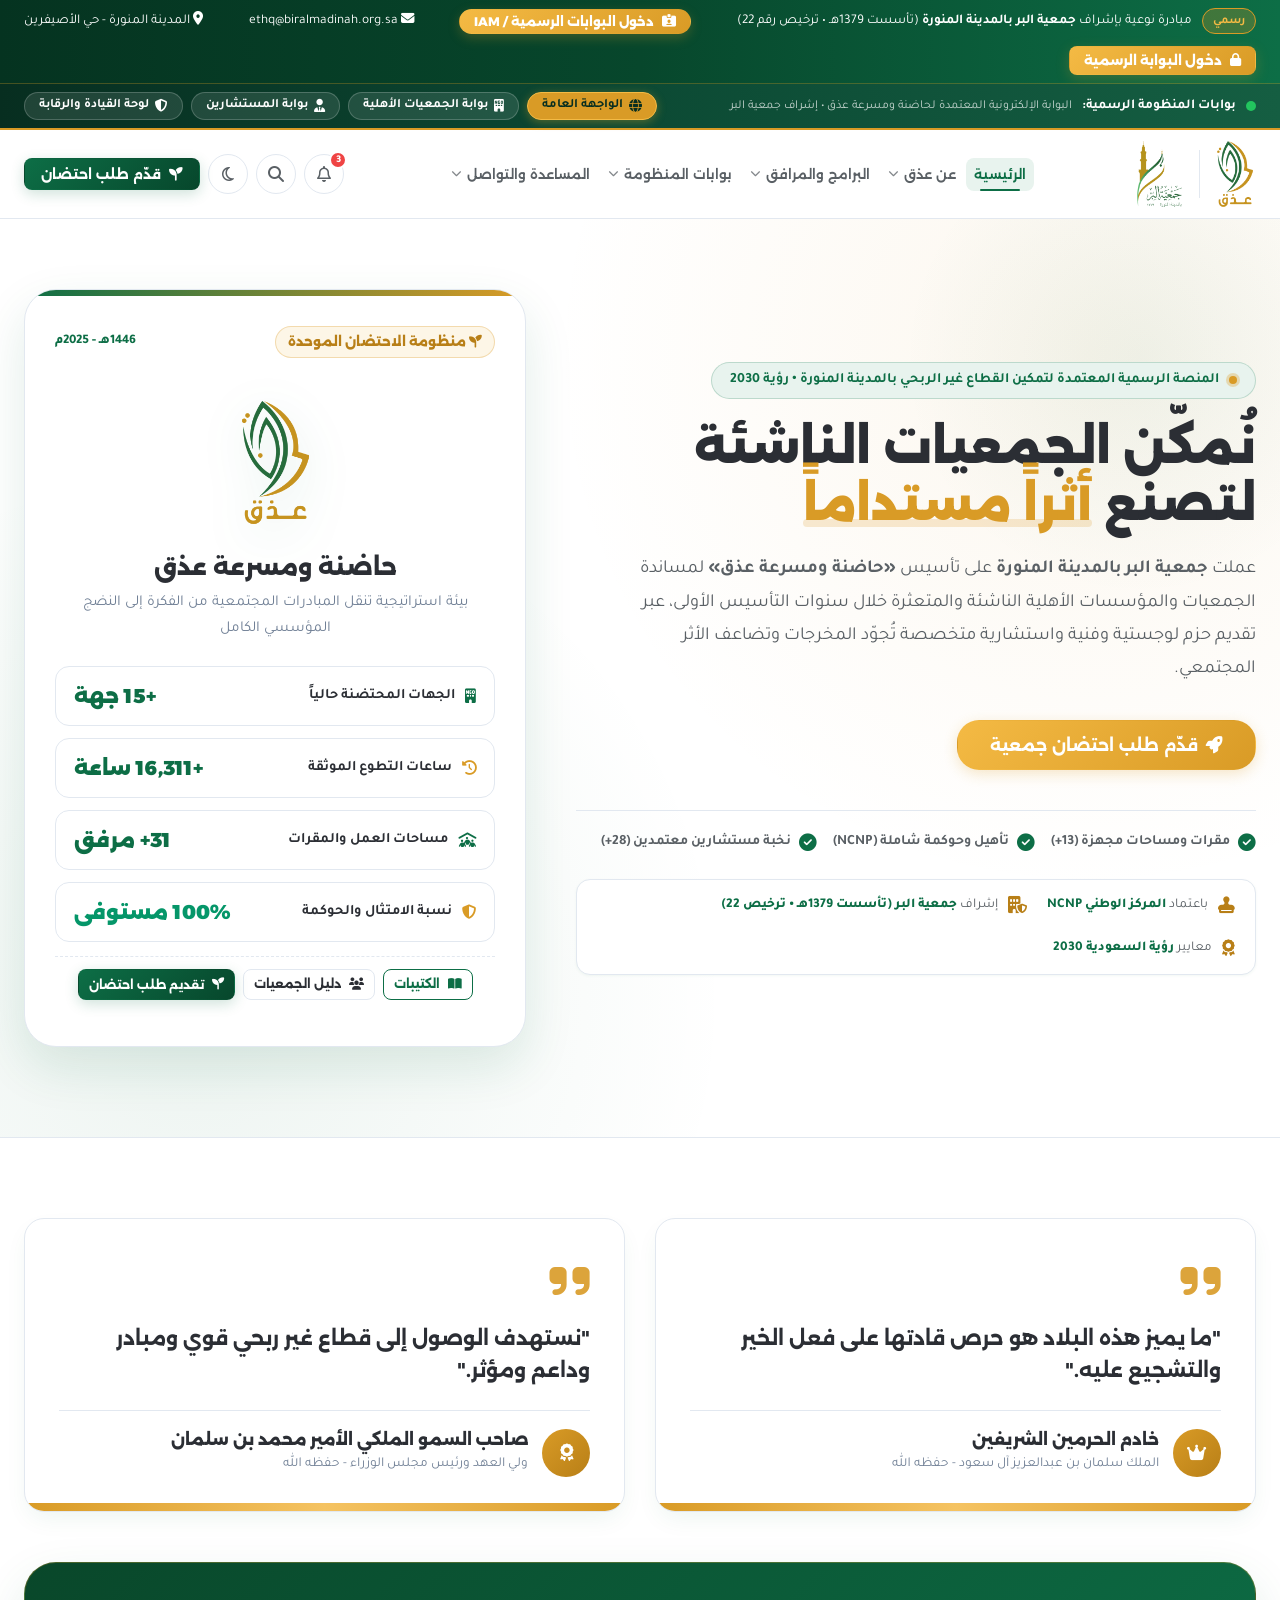
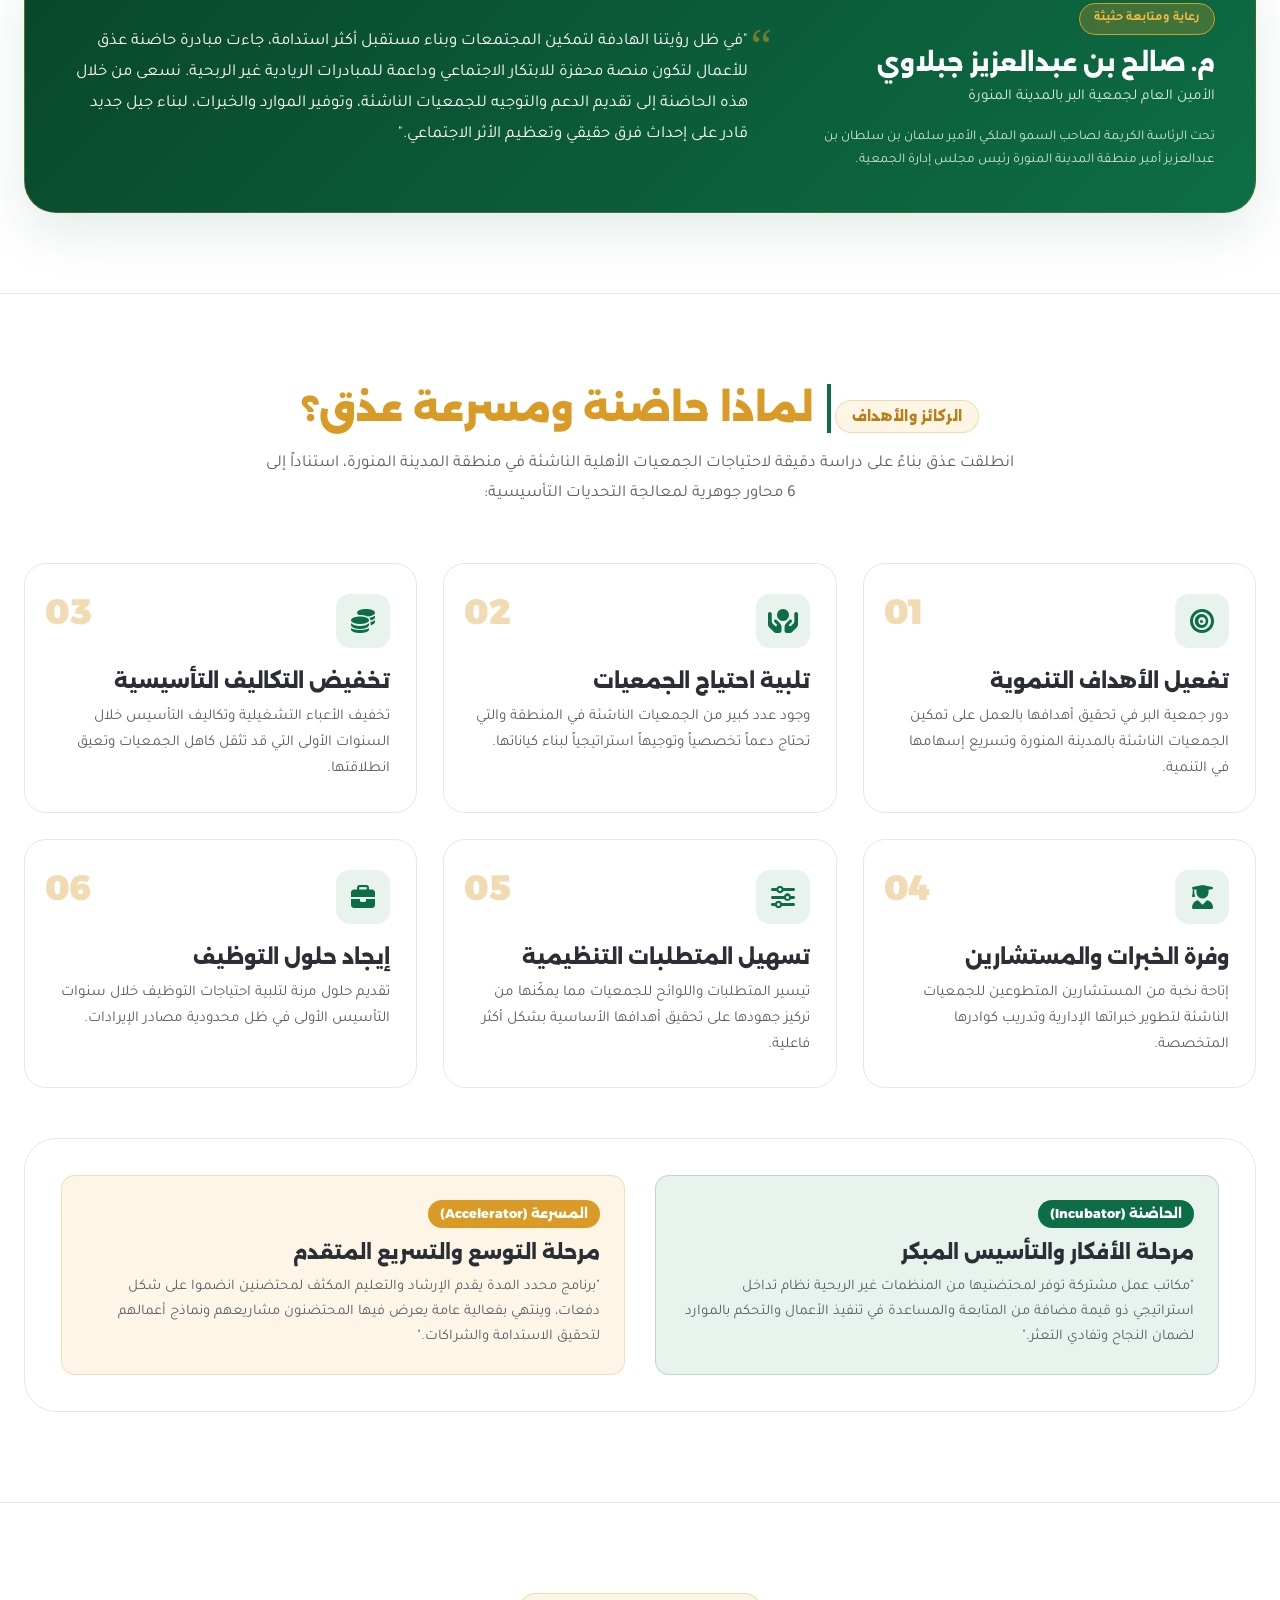
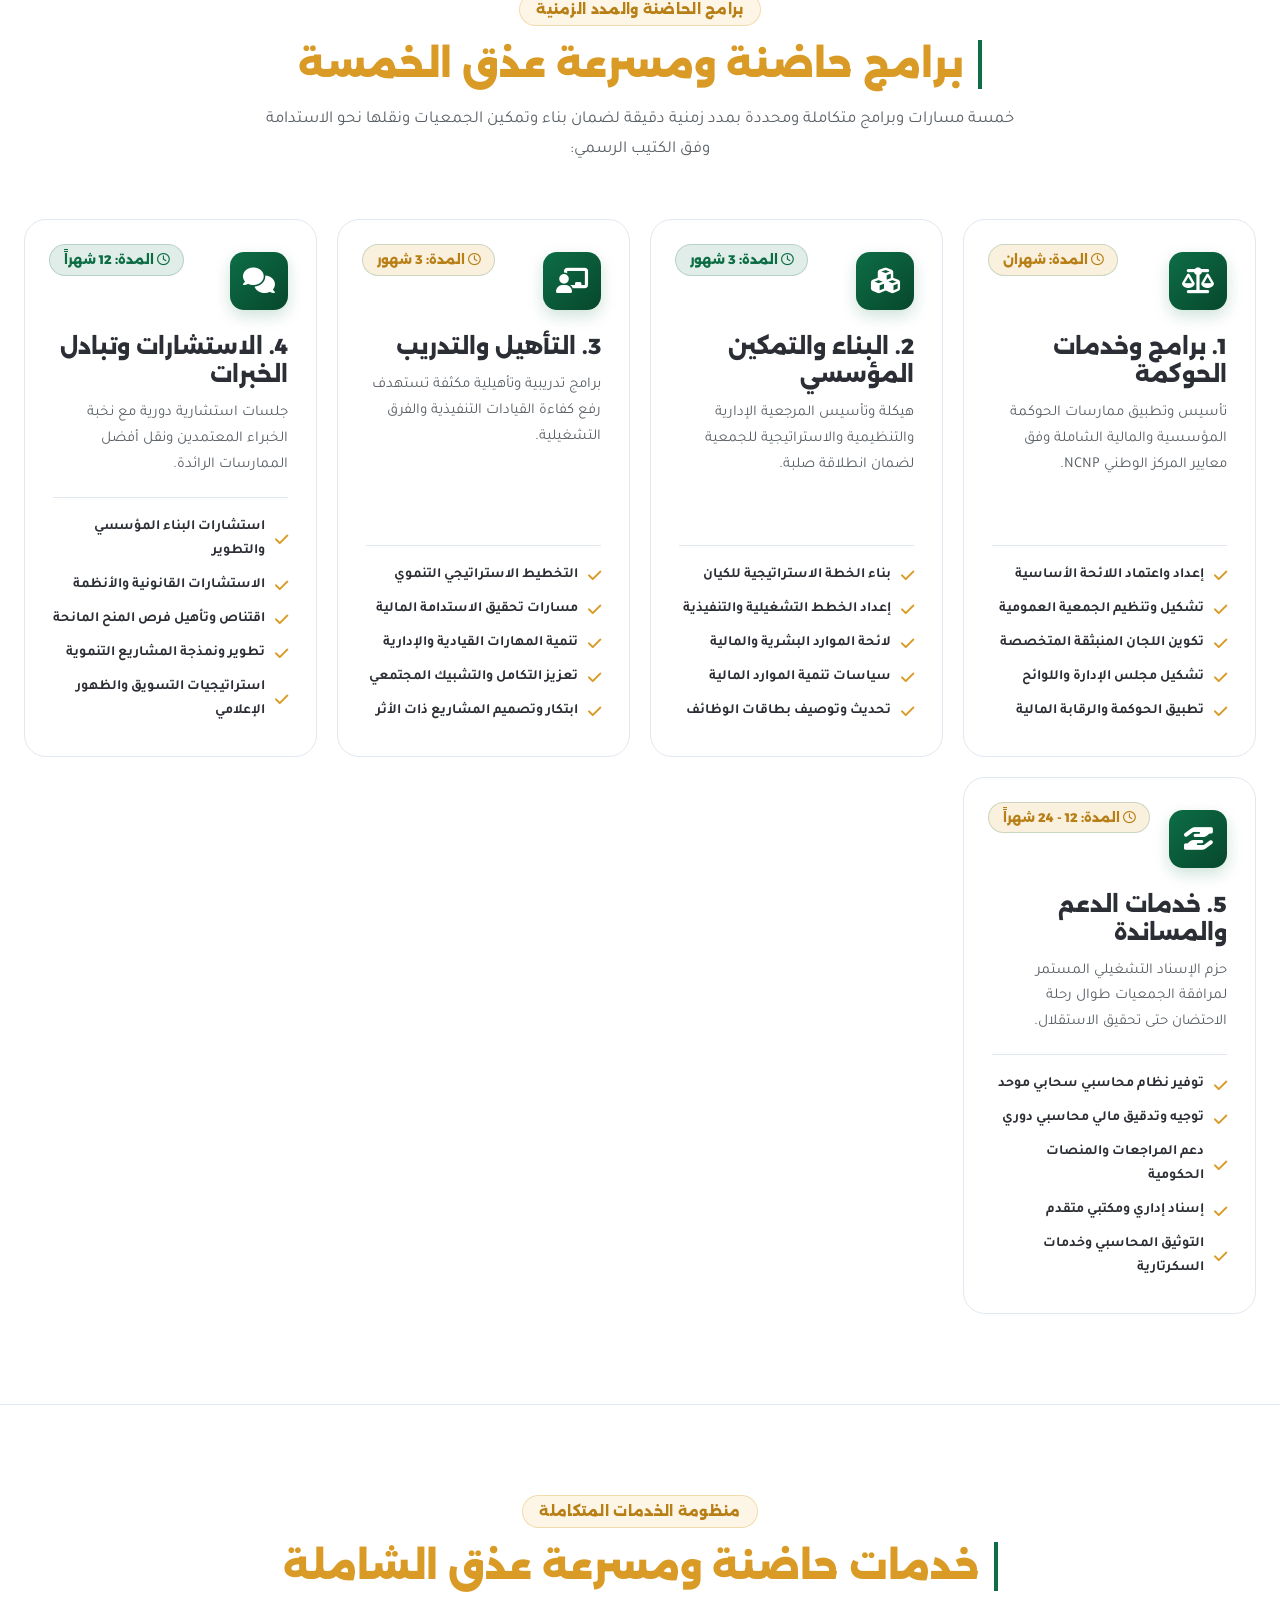
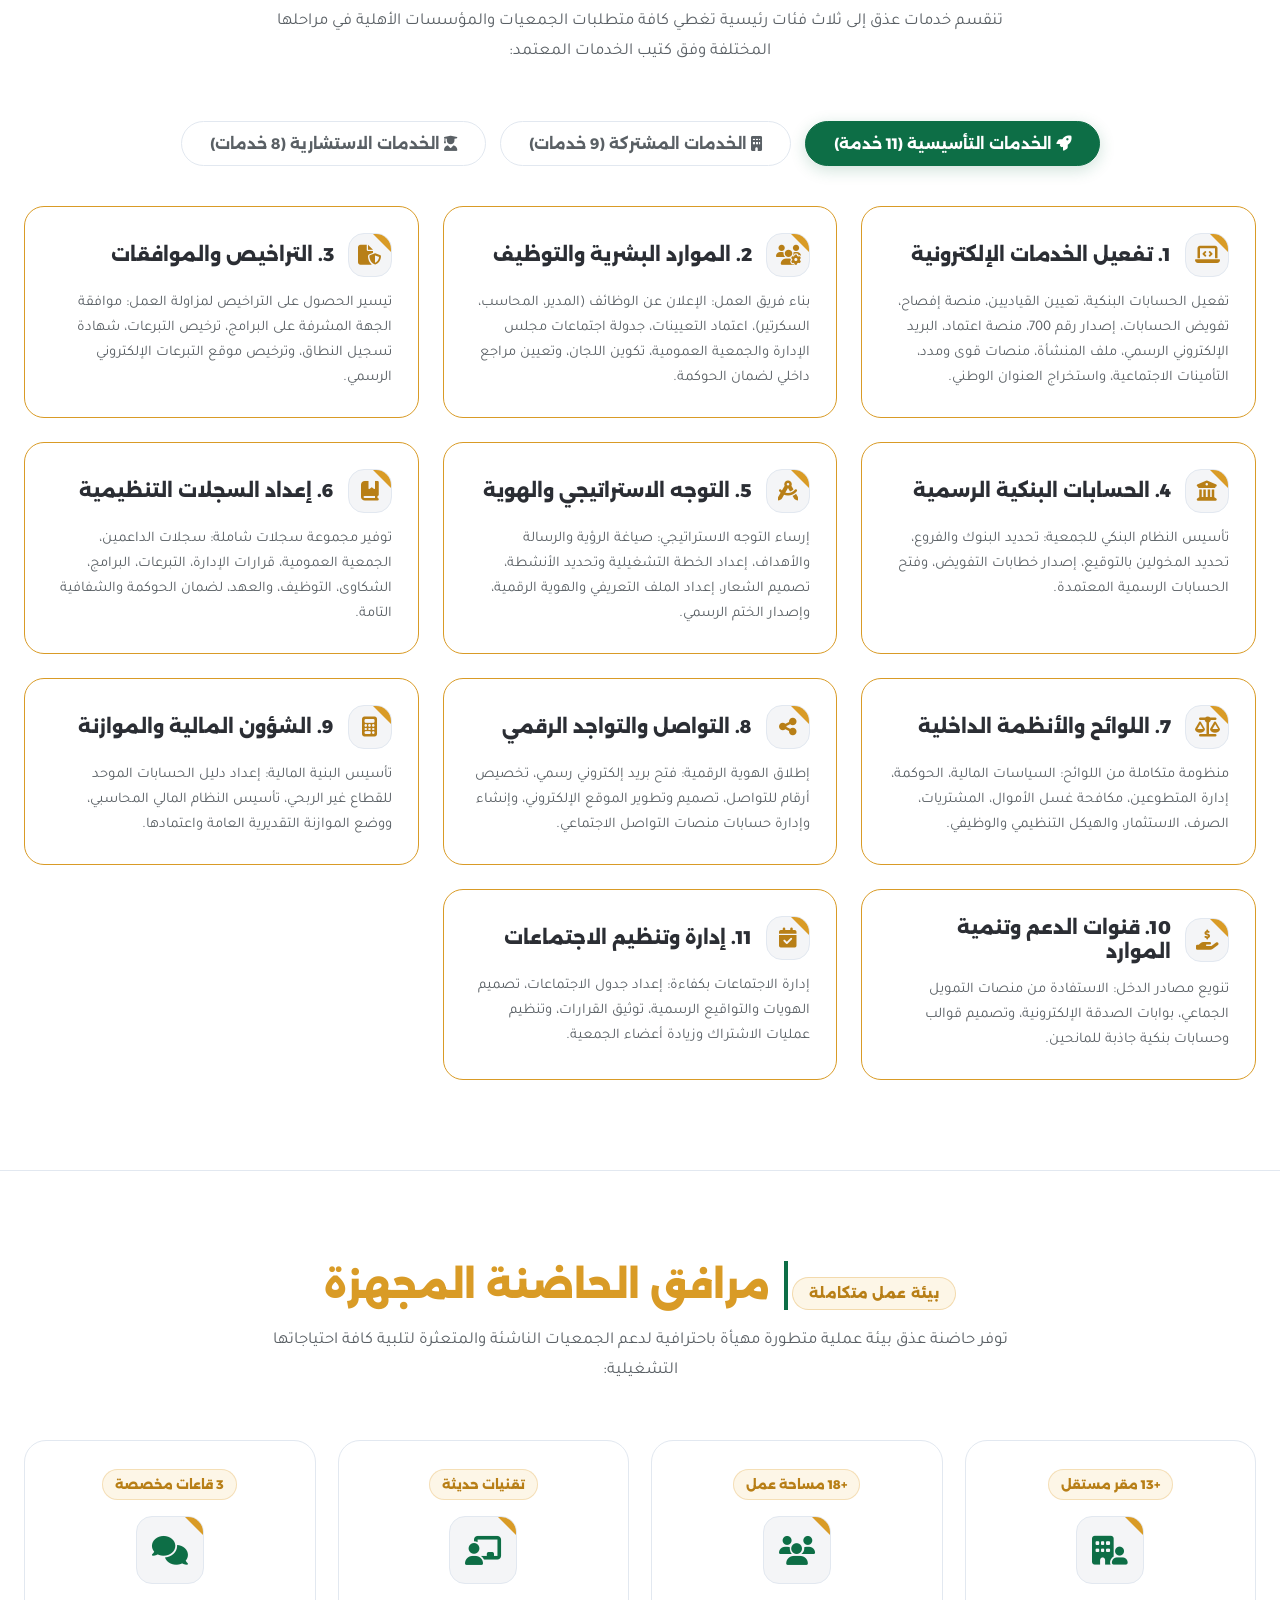
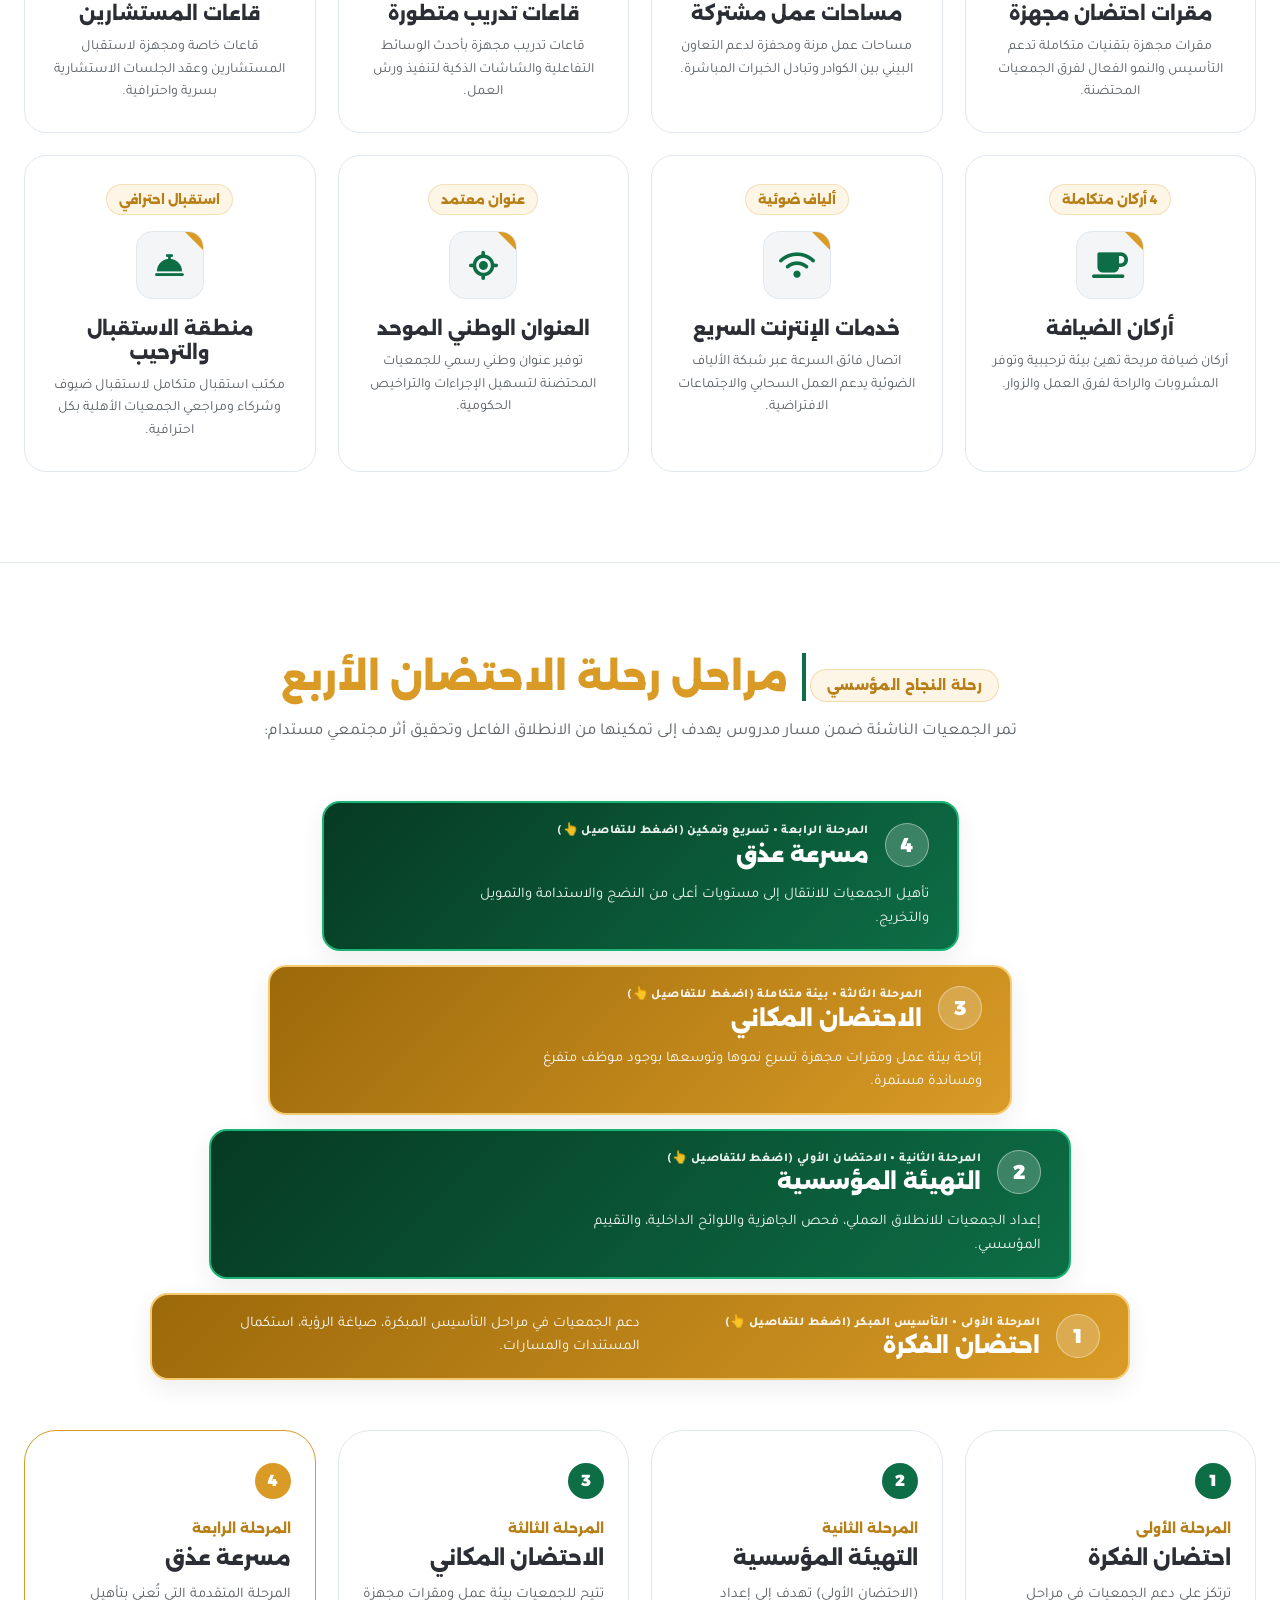
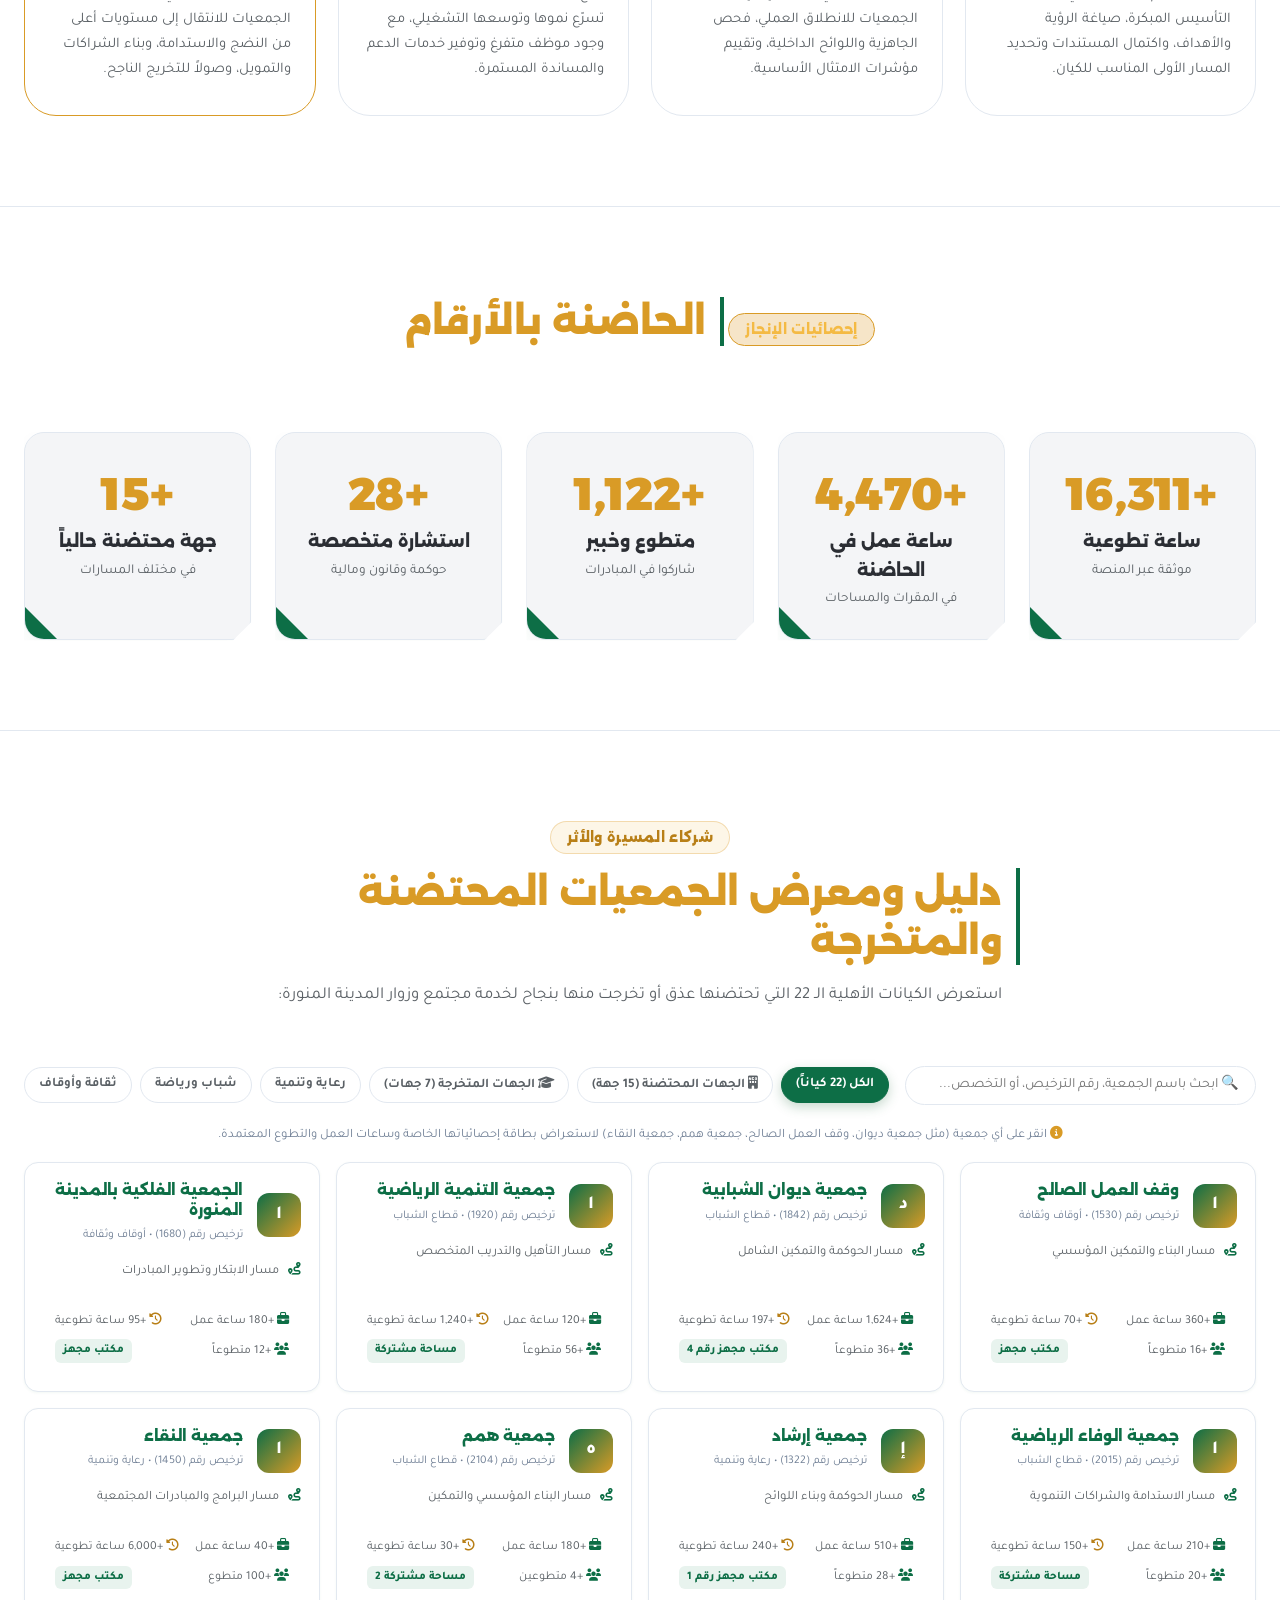
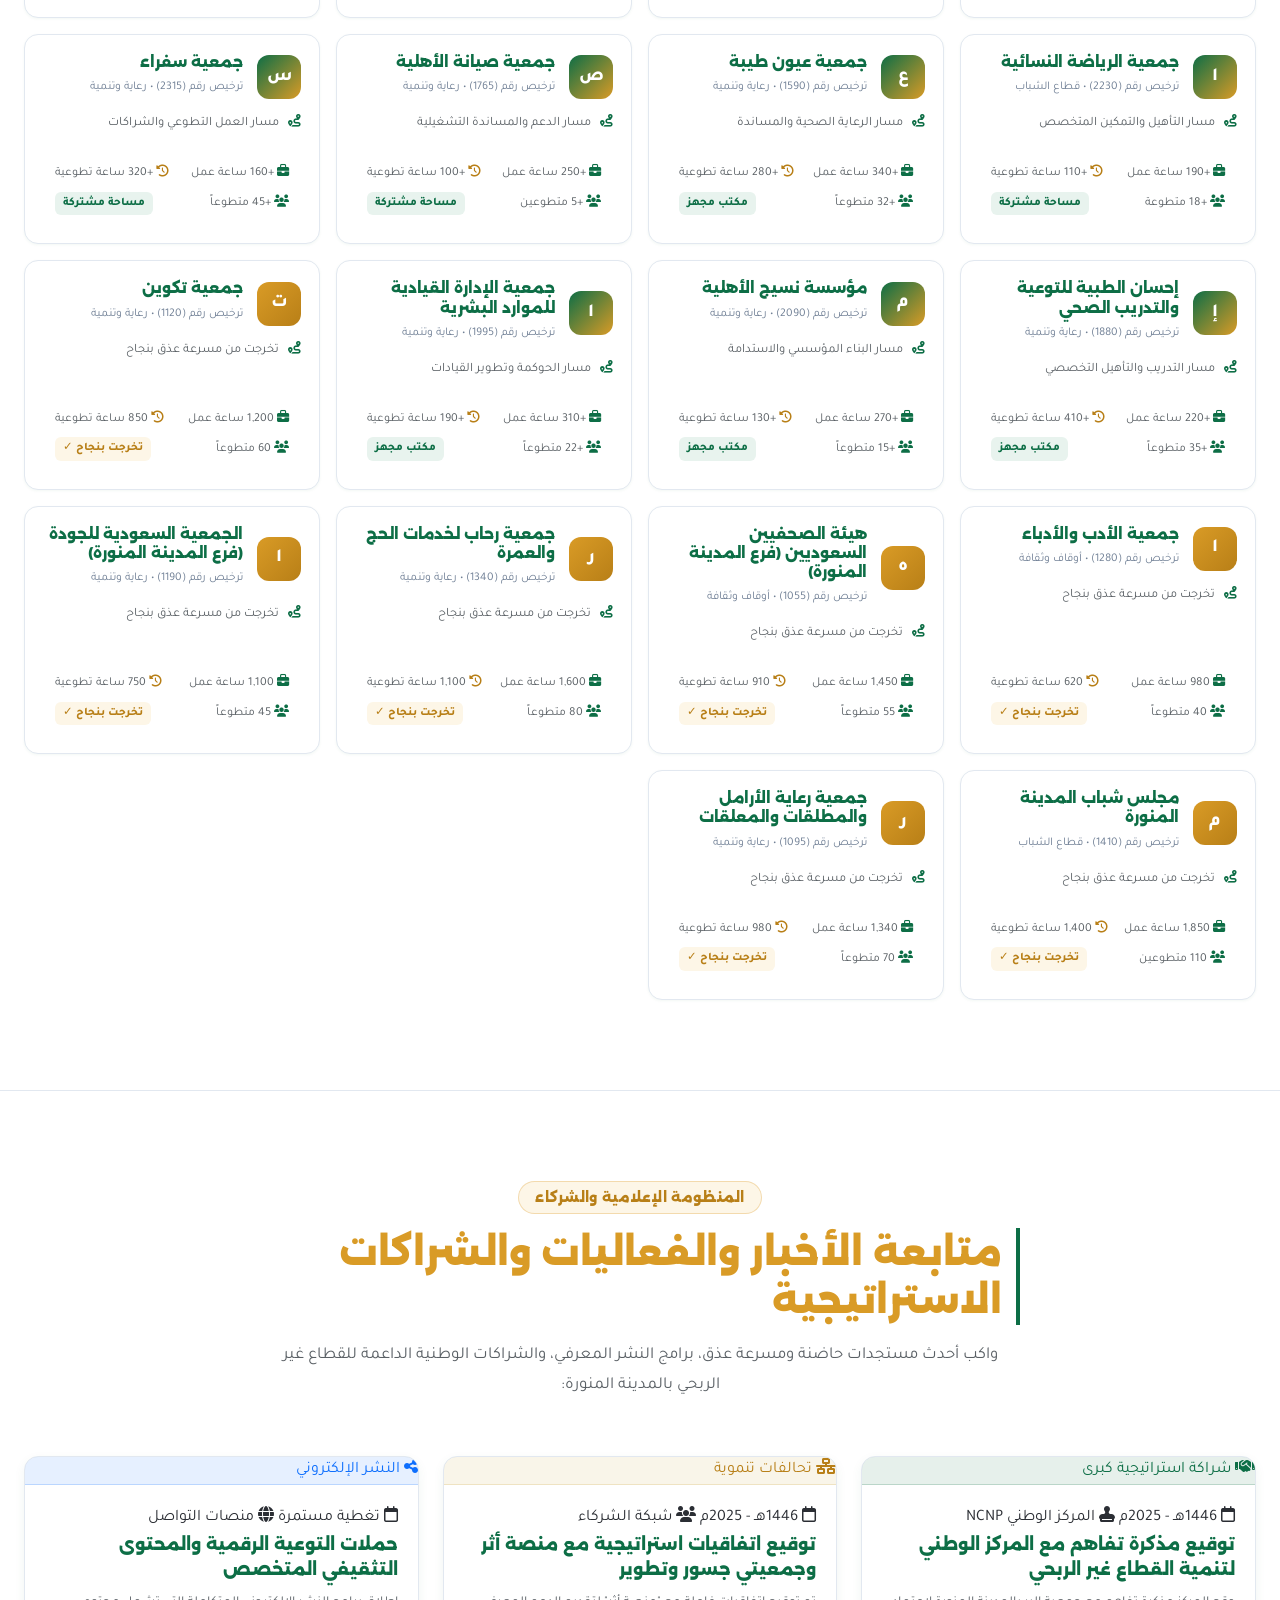
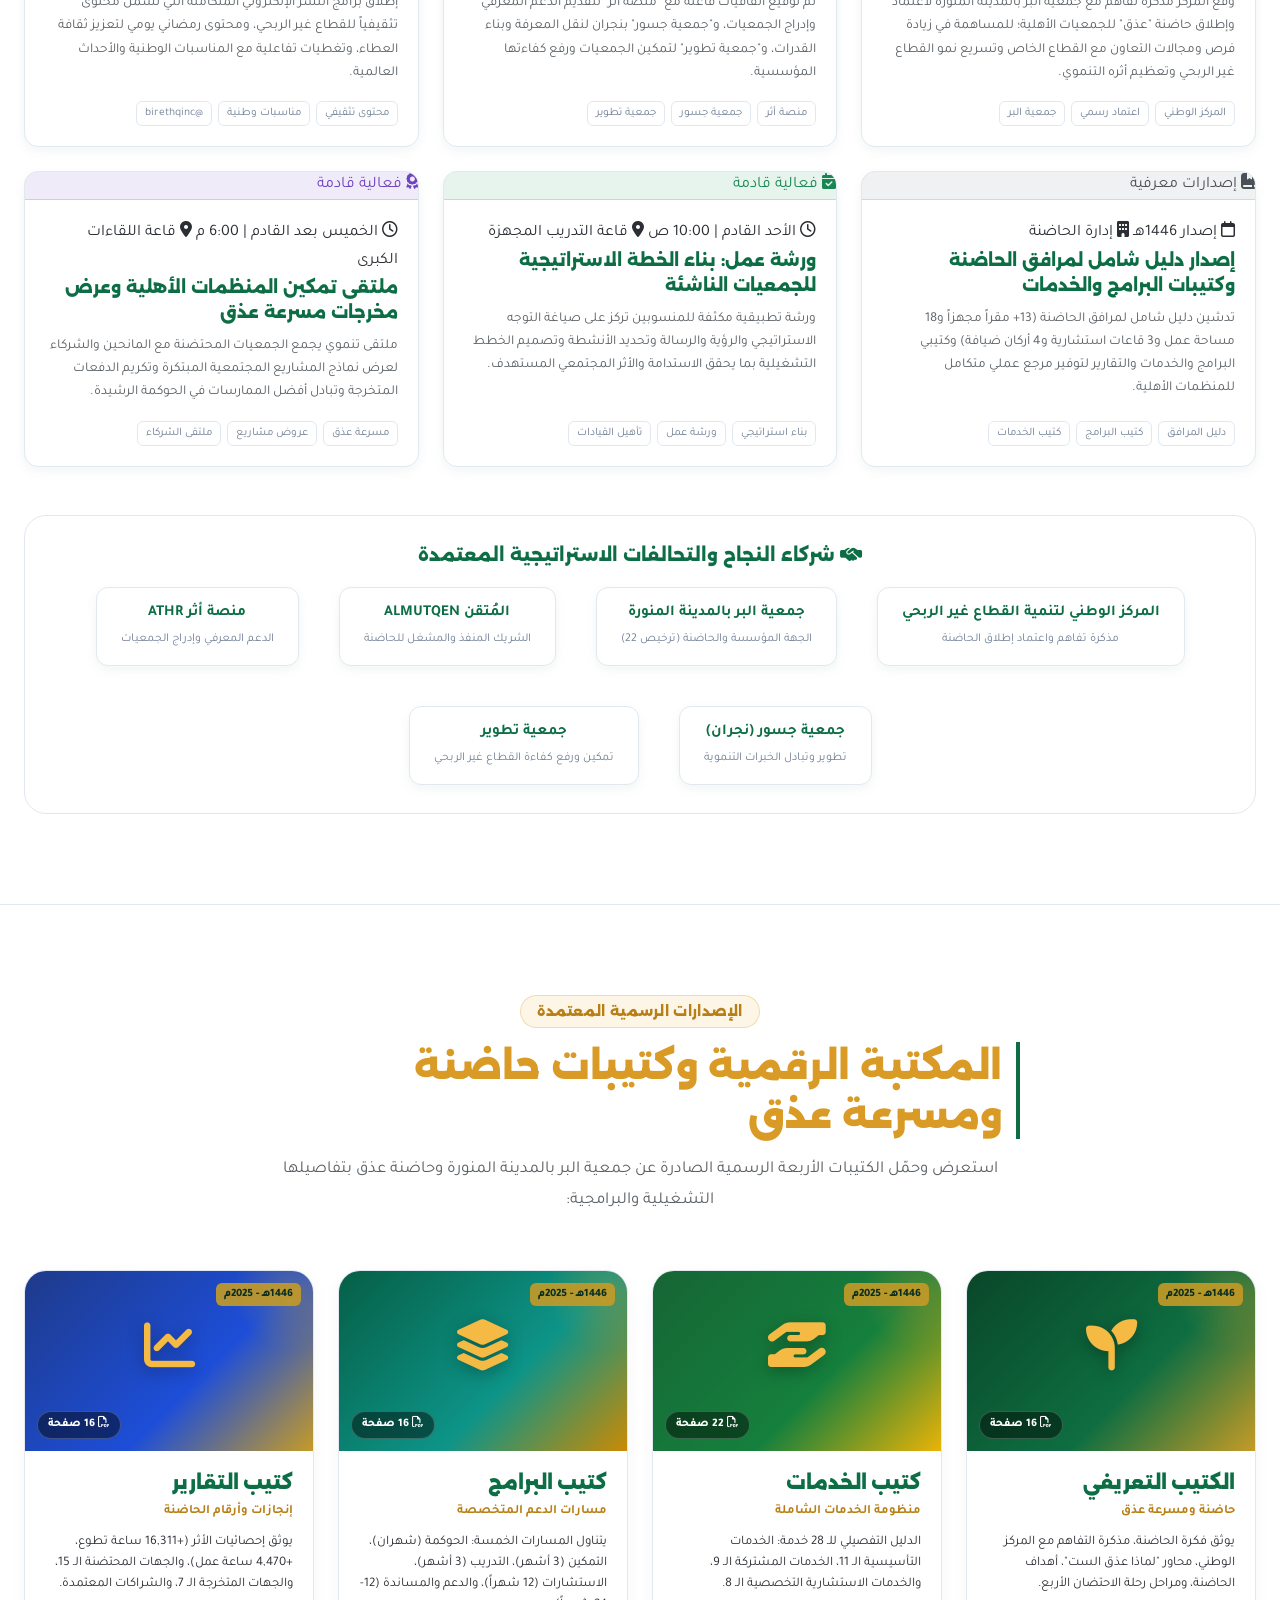
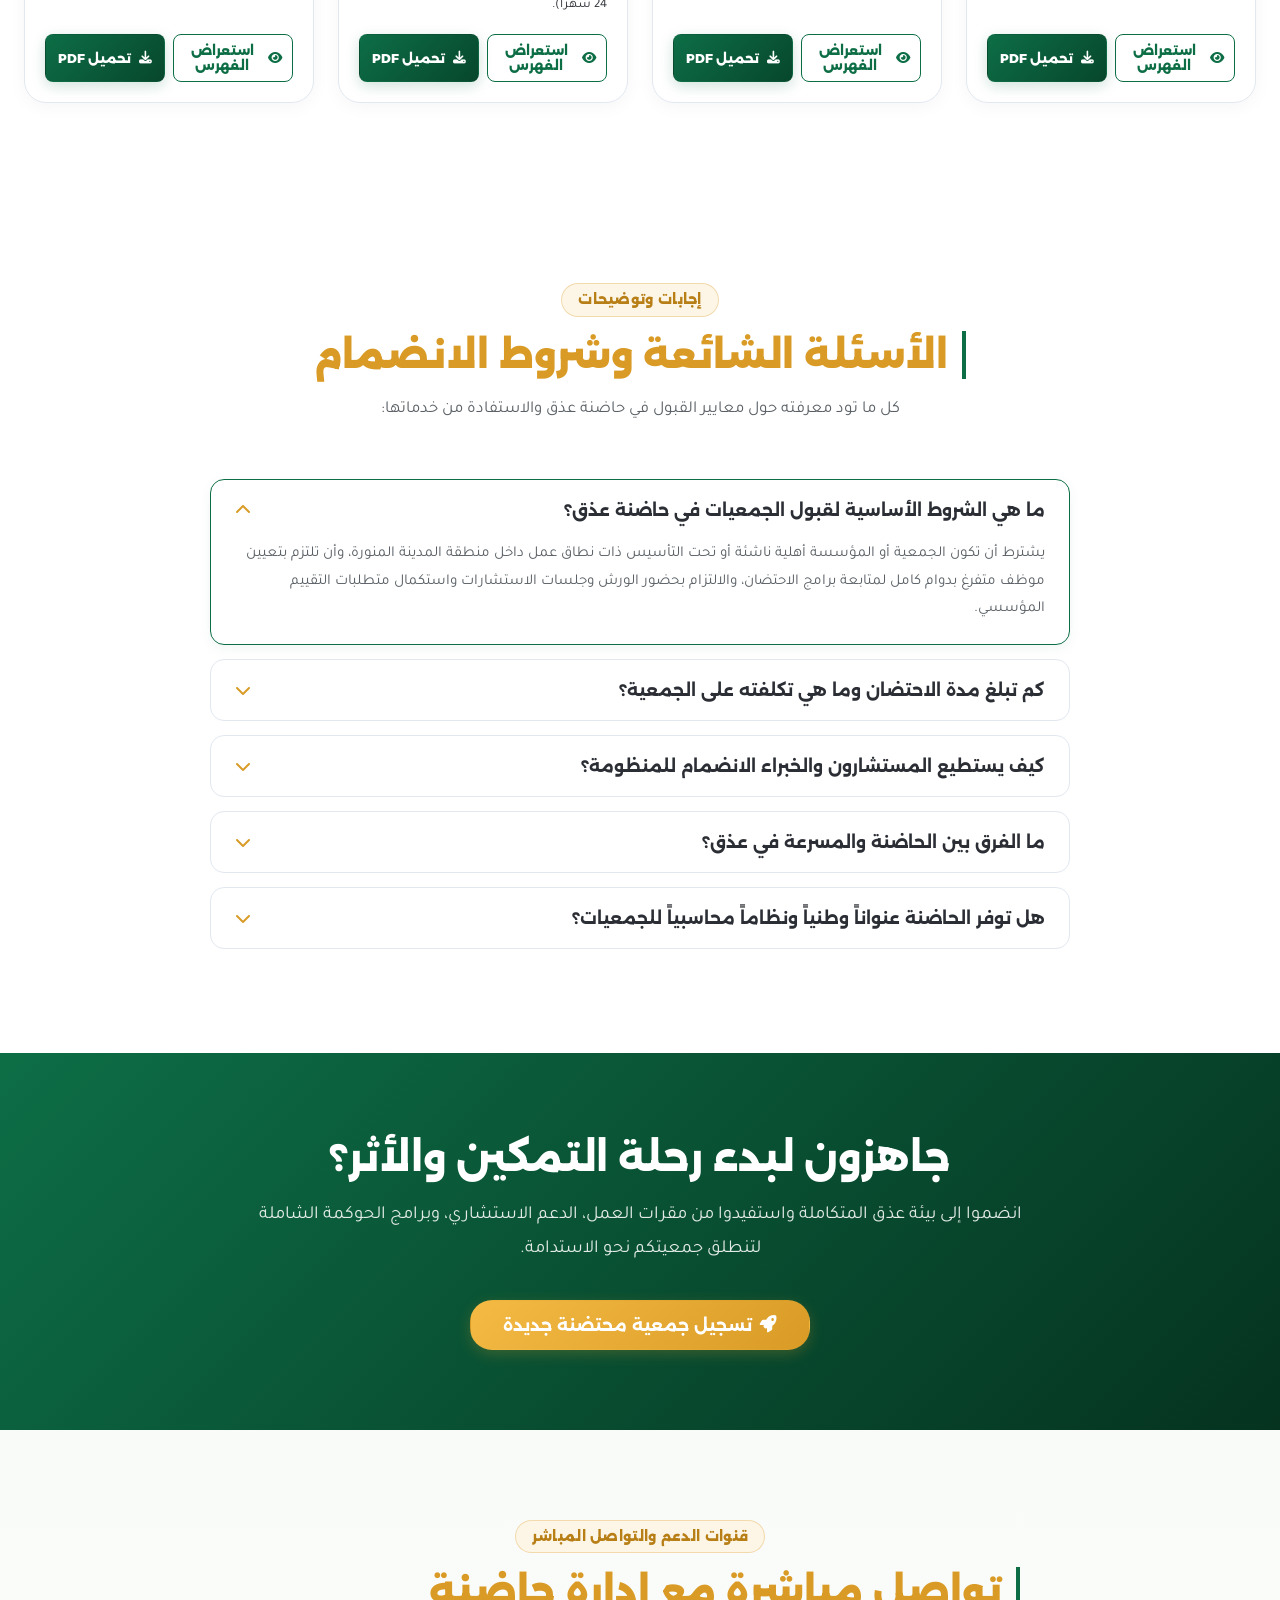
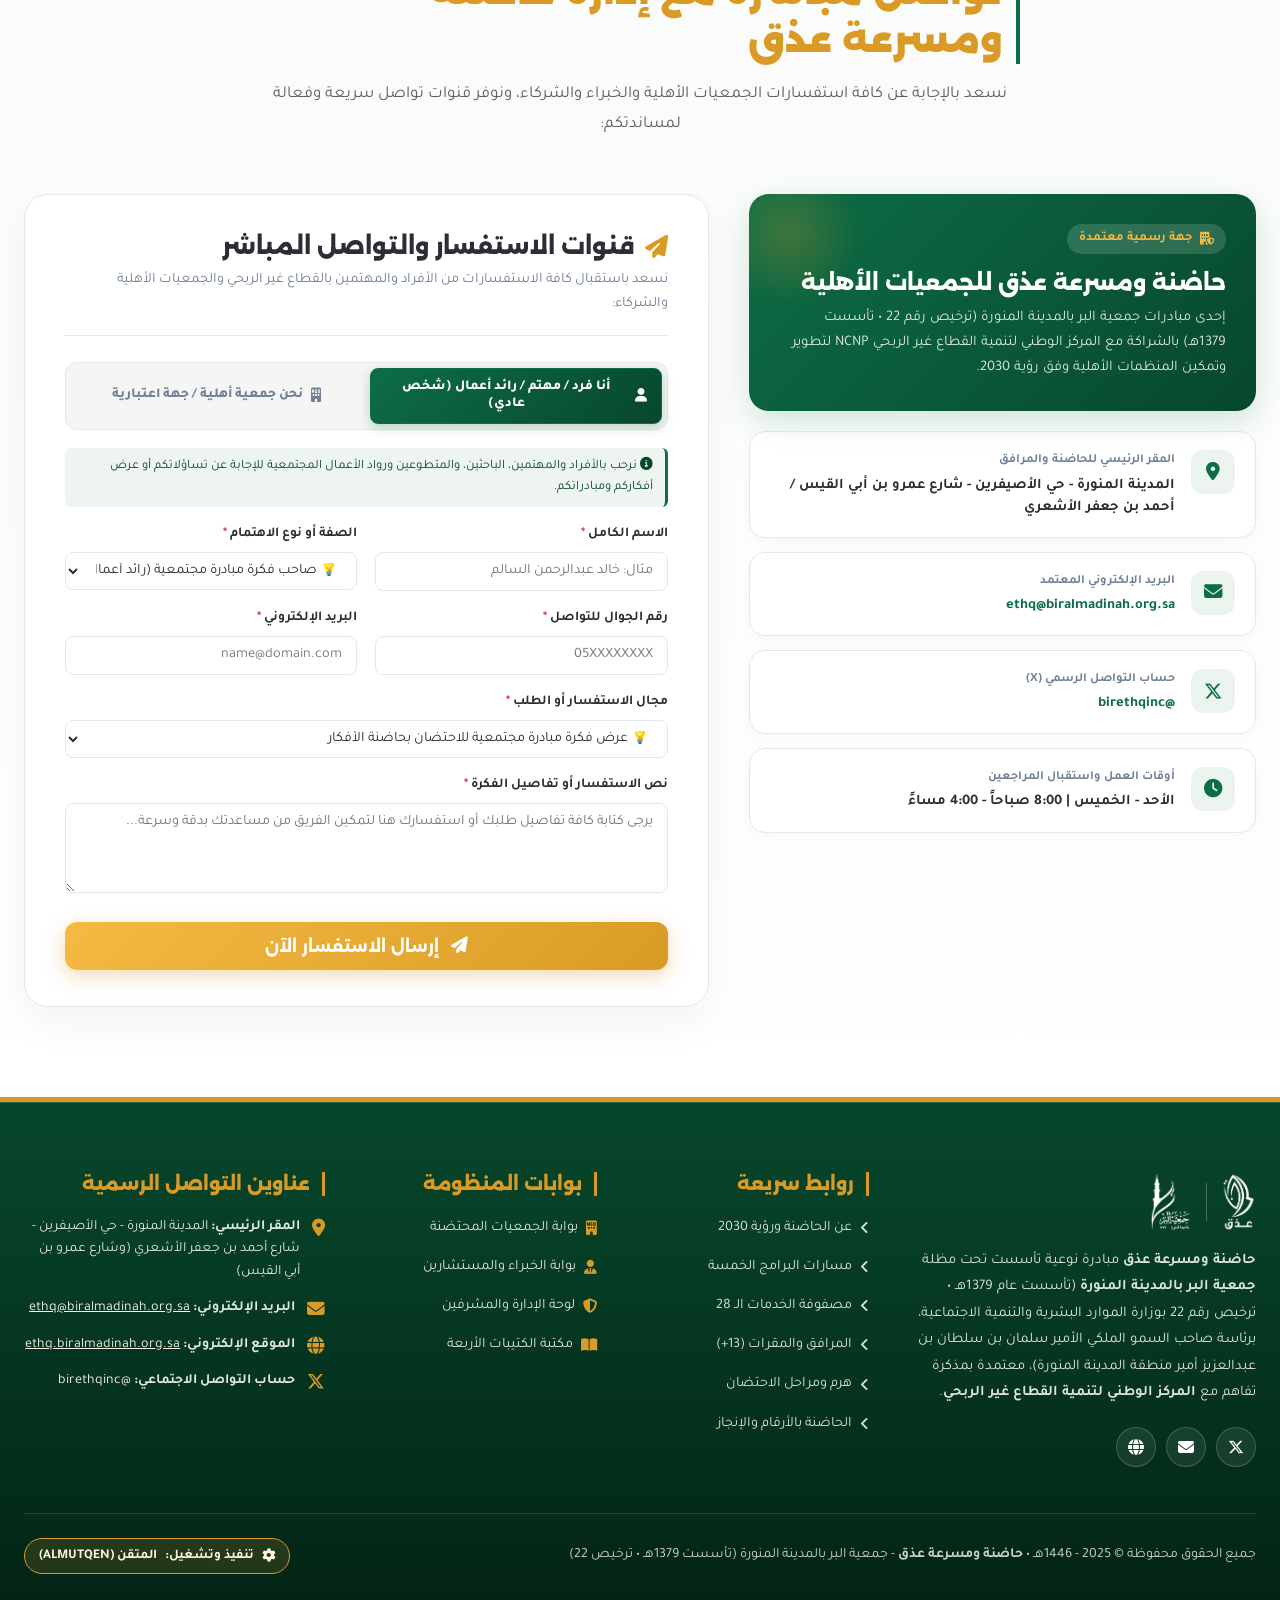
==== commit 13dd7702: "feat(portal): fulfill note 3 - individual inquiry, 100-day roadmap, service catalog, and event broad" ====
--- a/public/index.html
+++ b/public/index.html
@@ -217,6 +217,13 @@
                 <span class="dropdown-desc">الموقع، الهاتف، والقنوات المباشرة</span>
               </div>
             </a>
+            <a href="#contact" onclick="setContactType('individual')" class="dropdown-item" role="menuitem">
+              <div class="dropdown-icon-box" style="background: rgba(14,110,65,0.12); color: var(--c-primary);"><i class="fa-solid fa-user-circle"></i></div>
+              <div class="dropdown-text">
+                <span class="dropdown-title">استفسار الأفراد والمجتمع (شخص عادي)</span>
+                <span class="dropdown-desc">استفسارات المهتمين، الباحثين، والمتطوعين</span>
+              </div>
+            </a>
           </div>
         </div>
       </nav>
@@ -1655,18 +1662,44 @@
           <!-- Form Column -->
           <div class="contact-form-panel">
             <div class="form-panel-header">
-              <h3><i class="fa-solid fa-paper-plane text-gold"></i> نموذج التواصل المباشر</h3>
-              <p>أدخل بياناتك واستفسارك وسيتم الرد عليك في غضون 24 ساعة عمل من قبل فريق الحاضنة المختص:</p>
+              <h3><i class="fa-solid fa-paper-plane text-gold"></i> قنوات الاستفسار والتواصل المباشر</h3>
+              <p>نسعد باستقبال كافة الاستفسارات من الأفراد والمهتمين بالقطاع غير الربحي والجمعيات الأهلية والشركاء:</p>
+            </div>
+
+            <!-- Segmented Switcher: Individual (شخص عادي) vs Entity (جهة اعتبارية) -->
+            <div class="contact-type-selector">
+              <button type="button" class="contact-type-btn active" id="btnContactIndividual" onclick="setContactType('individual')">
+                <i class="fa-solid fa-user"></i> أنا فرد / مهتم / رائد أعمال (شخص عادي)
+              </button>
+              <button type="button" class="contact-type-btn" id="btnContactEntity" onclick="setContactType('entity')">
+                <i class="fa-solid fa-building-ngo"></i> نحن جمعية أهلية / جهة اعتبارية
+              </button>
+            </div>
+
+            <!-- Dynamic Guidance Hint -->
+            <div id="contact-type-hint" style="background: rgba(14,110,65,0.07); border-right: 3px solid var(--c-primary); padding: 8px 12px; border-radius: 6px; font-size: 0.8rem; color: var(--c-primary-dark); margin-bottom: 16px;">
+              <i class="fa-solid fa-circle-info"></i> نرحب بالأفراد والمهتمين، الباحثين، والمتطوعين ورواد الأعمال المجتمعية للإجابة عن تساؤلاتكم أو عرض أفكاركم ومبادراتكم.
             </div>
 
             <form id="directContactForm" onsubmit="handleDirectContactSubmit(event)" novalidate>
+              <input type="hidden" id="contact-sender-type" value="individual">
               <div class="form-row-2">
                 <div class="form-group">
-                  <label class="form-label" for="contact-name">الاسم الكامل <span class="required-star">*</span></label>
-                  <input type="text" class="form-control" id="contact-name" placeholder="مثال: د. عبدالرحمن الأحمدي" required>
+                  <label class="form-label" for="contact-name" id="label-contact-name">الاسم الكامل <span class="required-star">*</span></label>
+                  <input type="text" class="form-control" id="contact-name" placeholder="مثال: خالد عبدالرحمن السالم" required>
                 </div>
-                <div class="form-group">
-                  <label class="form-label" for="contact-org">اسم الجمعية أو الكيان <span class="text-muted">(اختياري)</span></label>
+                <div class="form-group" id="group-contact-role">
+                  <label class="form-label" for="contact-role" id="label-contact-role">الصفة أو نوع الاهتمام <span class="required-star">*</span></label>
+                  <select class="form-control" id="contact-role">
+                    <option value="صاحب فكرة مبادرة مجتمعية (رائد أعمال اجتماعي)">💡 صاحب فكرة مبادرة مجتمعية (رائد أعمال اجتماعي)</option>
+                    <option value="متطوع يرغب في تقديم خبراته التخصصية">🤝 متطوع يرغب في تقديم خبراته التخصصية</option>
+                    <option value="باحث أو أكاديمي في القطاع غير الربحي">🎓 باحث أو أكاديمي في القطاع غير الربحي</option>
+                    <option value="مهتم بالقطاع غير الربحي وتأسيس الجمعيات">🌱 مهتم بالقطاع غير الربحي وتأسيس الجمعيات</option>
+                    <option value="مستفيد عام أو استفسار عن خدمات الحاضنة">❓ مستفيد عام أو استفسار عن خدمات الحاضنة</option>
+                  </select>
+                </div>
+                <div class="form-group" id="group-contact-org" style="display: none;">
+                  <label class="form-label" for="contact-org">اسم الجمعية أو الكيان <span class="required-star">*</span></label>
                   <input type="text" class="form-control" id="contact-org" placeholder="مثال: جمعية روافد التنموية">
                 </div>
               </div>
@@ -1678,33 +1711,30 @@
                 </div>
                 <div class="form-group">
                   <label class="form-label" for="contact-email">البريد الإلكتروني <span class="required-star">*</span></label>
-                  <input type="email" class="form-control" id="contact-email" placeholder="name@domain.org.sa" dir="ltr" style="text-align: right;" required>
+                  <input type="email" class="form-control" id="contact-email" placeholder="name@domain.com" dir="ltr" style="text-align: right;" required>
                 </div>
               </div>
 
               <div class="form-group">
                 <label class="form-label" for="contact-subject">مجال الاستفسار أو الطلب <span class="required-star">*</span></label>
                 <select class="form-control" id="contact-subject" required>
-                  <option value="" disabled selected>اختر مجال الاستفسار...</option>
-                  <option value="طلب احتضان وتسجيل جمعية ناشئة">طلب احتضان وتسجيل جمعية ناشئة</option>
-                  <option value="الاستفسار عن حزم الدعم التأسيسي والحوكمة">الاستفسار عن حزم الدعم التأسيسي والحوكمة</option>
-                  <option value="حجز قاعات ومرافق ومقرات الحاضنة">حجز قاعات ومرافق ومقرات الحاضنة</option>
-                  <option value="طلب جلسة استشارية متخصصة">طلب جلسة استشارية متخصصة</option>
-                  <option value="الانضمام كخبير أو مستشار متعاون">الانضمام كخبير أو مستشار متعاون</option>
-                  <option value="عقد شراكة استراتيجية أو مبادرة مانحة">عقد شراكة استراتيجية أو مبادرة مانحة</option>
-                  <option value="استفسار عام أو دعم فني للمنصة">استفسار عام أو دعم فني للمنصة</option>
+                  <option value="عرض فكرة مبادرة مجتمعية للاحتضان" selected>💡 عرض فكرة مبادرة مجتمعية للاحتضان بحاضنة الأفكار</option>
+                  <option value="كيف أنشئ جمعية أهلية وأستفيد من حاضنة ومسرعة عذق؟">🌱 كيف أنشئ جمعية أهلية وأستفيد من حاضنة ومسرعة عذق؟</option>
+                  <option value="طلب التطوع والمشاركة التخصصية عبر المنصة الوطنية">🤝 طلب التطوع والمشاركة التخصصية عبر المنصة الوطنية</option>
+                  <option value="طلب زيارة لمقر الحاضنة والاطلاع على القاعات والمرافق">🏢 طلب زيارة لمقر الحاضنة والاطلاع على القاعات والمرافق</option>
+                  <option value="استفسار عام أو مقترح تطويري للمنظومة">📝 استفسار عام أو مقترح تطويري للمنظومة</option>
                 </select>
               </div>
 
               <div class="form-group">
-                <label class="form-label" for="contact-message">نص الرسالة أو تفاصيل الاستفسار <span class="required-star">*</span></label>
+                <label class="form-label" for="contact-message" id="label-contact-message">نص الاستفسار أو تفاصيل الفكرة <span class="required-star">*</span></label>
                 <textarea class="form-control" id="contact-message" rows="4" placeholder="يرجى كتابة كافة تفاصيل طلبك أو استفسارك هنا لتمكين الفريق من مساعدتك بدقة وسرعة..." required></textarea>
               </div>
 
               <div class="form-actions-contact">
                 <button type="submit" class="btn btn-gold btn-lg btn-contact-submit" id="contactSubmitBtn">
                   <i class="fa-solid fa-paper-plane"></i>
-                  <span>إرسال الرسالة المباشرة</span>
+                  <span>إرسال الاستفسار الآن</span>
                 </button>
               </div>
 
@@ -1996,8 +2026,28 @@
         </div>
       </div>
 
+      <!-- Official Urgent Broadcast & Meeting Banner for Associations -->
+      <div id="assoc-broadcast-banner" class="assoc-broadcast-banner" style="margin-bottom: 20px;">
+        <!-- Rendered dynamically via landing.js renderAssocEvents() -->
+      </div>
+
       <!-- Association Tabs Navigation -->
       <div class="portal-tabs-nav">
+        <!-- 1. خطة الـ 100 يوم للانطلاقة والتمكين -->
+        <button class="portal-tab-btn" onclick="switchAssocTab(this, 'assoc-tab-100days')" style="background: rgba(14,110,65,0.06); border-color: var(--c-primary);">
+          <i class="fa-solid fa-calendar-check" style="color: var(--c-primary);"></i> خطة الـ 100 يوم للتمكين
+          <span class="tab-badge" id="assoc-100days-nav-badge" style="background: var(--c-primary); color: #fff;">اليوم 42 (68%)</span>
+        </button>
+        <!-- 2. طلب خدمات وحزم الحاضنة -->
+        <button class="portal-tab-btn" onclick="switchAssocTab(this, 'assoc-tab-service-catalog')" style="background: rgba(217,155,38,0.08); border-color: var(--c-gold);">
+          <i class="fa-solid fa-boxes-packing" style="color: var(--c-gold-dark);"></i> طلب خدمات الحاضنة
+          <span class="tab-badge" id="assoc-services-nav-badge" style="background: var(--c-gold); color: #000;">8 خدمات</span>
+        </button>
+        <!-- 3. اللقاءات والبرامج والتعاميم -->
+        <button class="portal-tab-btn" onclick="switchAssocTab(this, 'assoc-tab-events')" style="background: rgba(37,99,235,0.06); border-color: #3B82F6;">
+          <i class="fa-solid fa-bullhorn" style="color: #2563EB;"></i> اللقاءات والبرامج والتعاميم
+          <span class="tab-badge" id="assoc-events-nav-badge" style="background: #2563EB; color: #fff;">3 لقاءات</span>
+        </button>
         <button class="portal-tab-btn active" onclick="switchAssocTab(this, 'assoc-tab-evidences')">
           <i class="fa-solid fa-folder-open"></i> مستودع الشواهد ووثائق الحوكمة <span class="badge" id="assoc-evidences-count-badge" style="background: var(--c-primary-subtle); color: var(--c-primary); font-size: 0.72rem; padding: 2px 8px; border-radius: 12px;">7</span>
         </button>
@@ -2265,6 +2315,153 @@
             <h5>وسام التخرج والاستدامة المالية</h5>
             <p>التخرج الكامل من مسرعة عذق واستقطاب المنح والشراكات التنموية.</p>
             <span class="badge-status-tag" style="background: rgba(203,142,30,0.15); color: var(--c-gold-dark);">المرحلة القادمة</span>
+          </div>
+        </div>
+      </div>
+
+      <!-- Tab 6: خطة الـ 100 يوم للانطلاقة والتمكين المؤسسي -->
+      <div id="assoc-tab-100days" class="portal-tab-pane">
+        <div class="roadmap-100-overview">
+          <div style="display: flex; justify-content: space-between; align-items: center; flex-wrap: wrap; gap: 16px; margin-bottom: 20px;">
+            <div style="display: flex; align-items: center; gap: 16px; flex-wrap: wrap;">
+              <div class="roadmap-day-counter">
+                <span style="font-size: 0.75rem; text-transform: uppercase; color: #94A3B8; display: block; margin-bottom: 2px;">الجدول الزمني المباشر</span>
+                <div class="roadmap-day-number" id="assoc-100days-day-display">42</div>
+                <span style="font-size: 0.72rem; color: #38BDF8;">من أصل 100 يوم</span>
+              </div>
+              <div>
+                <div style="display: flex; align-items: center; gap: 10px; margin-bottom: 6px;">
+                  <h3 style="font-size: 1.3rem; color: var(--c-primary); font-weight: 900; margin: 0;">خطة الـ 100 يوم للانطلاقة والتمكين المؤسسي</h3>
+                  <span class="badge" style="background: rgba(14,110,65,0.12); color: var(--c-primary); font-weight: 800; padding: 4px 12px; border-radius: 20px;">نطاق التميز الأخضر ✓</span>
+                </div>
+                <p style="font-size: 0.84rem; color: var(--c-text-muted); margin: 0; max-width: 650px;">
+                  خارطة طريق تسريع وتأهيل الجمعية خلال أول 100 يوم من الاحتضان، مقسمة على 4 مراحل محكمة لاستكمال المقر، التراخيص، الحوكمة، وإطلاق أول مبادرة مجتمعية.
+                </p>
+              </div>
+            </div>
+
+            <div style="display: flex; gap: 10px; align-items: center; flex-wrap: wrap;">
+              <button class="btn btn-primary btn-sm" onclick="printAssoc100DaysReport()" style="font-weight: 800; padding: 8px 18px;">
+                <i class="fa-solid fa-file-pdf"></i> طباعة الخطة التنفيذية (PDF)
+              </button>
+              <button class="btn btn-outline-primary btn-sm" onclick="openAssocUploadEvidenceModal()">
+                <i class="fa-solid fa-cloud-arrow-up"></i> رفع شاهد لمستهدف
+              </button>
+            </div>
+          </div>
+
+          <!-- Overall Progress Bar Strip -->
+          <div style="background: var(--c-bg); border: 1px solid var(--c-border); padding: 14px 18px; border-radius: 12px; display: flex; align-items: center; justify-content: space-between; gap: 16px; flex-wrap: wrap;">
+            <div style="flex: 1; min-width: 250px;">
+              <div style="display: flex; justify-content: space-between; font-size: 0.82rem; font-weight: 800; margin-bottom: 6px;">
+                <span style="color: var(--c-text);">إجمالي نسبة إنجاز مستهدفات الـ 100 يوم:</span>
+                <span style="color: var(--c-primary); font-size: 0.95rem;" id="assoc-100days-pct-display">68%</span>
+              </div>
+              <div style="width: 100%; height: 10px; background: #E2E8F0; border-radius: 6px; overflow: hidden;">
+                <div id="assoc-100days-progressbar" style="width: 68%; height: 100%; background: linear-gradient(90deg, #0D6E46 0%, #D99B26 100%); border-radius: 6px; transition: width 0.4s ease;"></div>
+              </div>
+            </div>
+            <div style="font-size: 0.78rem; color: var(--c-text-muted); display: flex; gap: 14px;">
+              <span><i class="fa-solid fa-circle-check" style="color: #166534;"></i> 9 مستهدفات منجزة</span>
+              <span><i class="fa-solid fa-hourglass-half" style="color: #D97706;"></i> 3 قيد التنفيذ</span>
+              <span><i class="fa-solid fa-calendar" style="color: #64748B;"></i> 4 مستهدفة قادمة</span>
+            </div>
+          </div>
+        </div>
+
+        <!-- 4 Sequential Phase Milestone Cards Container -->
+        <div id="assoc-100days-phases-container">
+          <!-- Rendered dynamically via landing.js renderAssoc100DaysRoadmap() -->
+        </div>
+      </div>
+
+      <!-- Tab 7: طلب خدمات وحزم الحاضنة (Service Catalog & Requests) -->
+      <div id="assoc-tab-service-catalog" class="portal-tab-pane">
+        <div style="display: flex; justify-content: space-between; align-items: center; margin-bottom: 18px; flex-wrap: wrap; gap: 14px;">
+          <div>
+            <h3 style="font-size: 1.2rem; color: var(--c-primary); font-weight: 800; margin-bottom: 4px;">
+              <i class="fa-solid fa-boxes-packing text-gold"></i> كتالوج خدمات وحزم حاضنة ومسرعة عذق
+            </h3>
+            <p style="font-size: 0.82rem; color: var(--c-text-muted); margin: 0;">
+              يمكن للجمعية المحتضنة التقديم على أي من الخدمات التشغيلية والمقرات والاستشارات التخصصية بطلب مباشر
+            </p>
+          </div>
+          <button class="btn btn-primary btn-sm" onclick="openRequestServiceModal('')" style="font-weight: 800; padding: 7px 16px;">
+            <i class="fa-solid fa-plus-circle"></i> تقديم طلب خدمة جديدة
+          </button>
+        </div>
+
+        <!-- Category Filters -->
+        <div style="display: flex; gap: 8px; margin-bottom: 18px; flex-wrap: wrap;">
+          <button class="evidence-filter-btn active" onclick="filterAssocCatalog(this, 'all')">جميع الخدمات (8)</button>
+          <button class="evidence-filter-btn" onclick="filterAssocCatalog(this, 'مساحات')">المقرات والقاعات</button>
+          <button class="evidence-filter-btn" onclick="filterAssocCatalog(this, 'استشارات')">الاستشارات المتخصصة</button>
+          <button class="evidence-filter-btn" onclick="filterAssocCatalog(this, 'تشغيل')">التشغيل والتطوع</button>
+          <button class="evidence-filter-btn" onclick="filterAssocCatalog(this, 'إعلام')">الإعلام والهوية</button>
+        </div>
+
+        <!-- 8 Services Cards Grid -->
+        <div class="service-catalog-grid" id="assocServicesCatalogGrid">
+          <!-- Rendered dynamically via landing.js renderAssocServicesCatalog() -->
+        </div>
+
+        <!-- Previous Requests History Table -->
+        <div style="background: var(--c-surface); border: 1.5px solid var(--c-border); border-radius: 14px; padding: 20px; box-shadow: var(--shadow-sm); margin-top: 24px;">
+          <div style="display: flex; justify-content: space-between; align-items: center; margin-bottom: 14px; flex-wrap: wrap; gap: 10px;">
+            <h4 style="font-size: 1.05rem; font-weight: 800; color: var(--c-primary); margin: 0;">
+              <i class="fa-solid fa-clock-rotate-left"></i> سجل طلبات خدمات الجمعية السابقة وحالتها
+            </h4>
+            <span class="badge" id="assoc-requests-count-badge" style="background: var(--c-primary-subtle); color: var(--c-primary); font-weight: 800;">3 طلبات</span>
+          </div>
+
+          <div style="overflow-x: auto;">
+            <table style="width: 100%; border-collapse: collapse; font-size: 0.82rem;">
+              <thead>
+                <tr style="background: var(--c-bg); border-bottom: 1px solid var(--c-border); text-align: right;">
+                  <th style="padding: 10px 12px;">رقم الطلب</th>
+                  <th style="padding: 10px 12px;">الخدمة المطلوبة</th>
+                  <th style="padding: 10px 12px;">تاريخ الطلب</th>
+                  <th style="padding: 10px 12px;">الموعد المستهدف</th>
+                  <th style="padding: 10px 12px;">الغرض من الطلب</th>
+                  <th style="padding: 10px 12px; text-align: center;">حالة الطلب</th>
+                  <th style="padding: 10px 12px;">ملاحظات الإدارة</th>
+                </tr>
+              </thead>
+              <tbody id="assoc-service-requests-tbody">
+                <!-- Rendered dynamically -->
+              </tbody>
+            </table>
+          </div>
+        </div>
+      </div>
+
+      <!-- Tab 8: اللقاءات والبرامج التدريبية والتعاميم الرسمية (Events & Workshops Hub) -->
+      <div id="assoc-tab-events" class="portal-tab-pane">
+        <div style="display: flex; justify-content: space-between; align-items: center; margin-bottom: 18px; flex-wrap: wrap; gap: 14px;">
+          <div>
+            <h3 style="font-size: 1.2rem; color: var(--c-primary); font-weight: 800; margin-bottom: 4px;">
+              <i class="fa-solid fa-bullhorn text-gold"></i> جدول اللقاءات والبرامج والتعاميم المعتمدة
+            </h3>
+            <p style="font-size: 0.82rem; color: var(--c-text-muted); margin: 0;">
+              ورش العمل والملتقيات التخصصية الموجهة للجمعيات المحتضنة مع روابط البث المباشر وتسجيل الحضور
+            </p>
+          </div>
+          <div style="display: flex; gap: 8px;">
+            <button class="btn btn-outline-primary btn-sm" onclick="filterAssocEvents('all')">جميع الفعاليات</button>
+            <button class="btn btn-outline-primary btn-sm" onclick="filterAssocEvents('registered')">المسجل بها فقط</button>
+          </div>
+        </div>
+
+        <!-- Events Grid -->
+        <div class="events-showcase-grid" id="assocEventsShowcaseGrid">
+          <!-- Rendered dynamically via landing.js renderAssocEvents() -->
+        </div>
+
+        <!-- Archive and Materials Note -->
+        <div style="background: rgba(37,99,235,0.06); border: 1px solid rgba(37,99,235,0.2); border-radius: 12px; padding: 14px 18px; display: flex; align-items: center; gap: 14px;">
+          <div style="font-size: 1.4rem; color: #2563EB;"><i class="fa-solid fa-folder-closed"></i></div>
+          <div style="font-size: 0.82rem; color: #1E3A8A;">
+            <strong>مكتبة تسجيلات اللقاءات والمواد العلمية:</strong> يتم أرشفة كافة العروض التقديمية وتسجيلات Zoom في مستودع المعرفة للجمعيات المحتضنة للاستفادة منها ومشاركتها مع فريق العمل.
           </div>
         </div>
       </div>
@@ -2536,6 +2733,12 @@
           <button class="btn btn-primary btn-sm" onclick="openAdminNewAppModal()" title="تسجيل طلب احتضان جديد">
             <i class="fa-solid fa-plus"></i> إضافة طلب جديد
           </button>
+          <button class="btn btn-outline-primary btn-sm" onclick="openPublishEventModal()" style="border-color: #2563EB; color: #2563EB; font-weight: 800;" title="إعلان لقاء أو برنامج تدريبي جديد وتعميمه فورياً لجميع الجمعيات">
+            <i class="fa-solid fa-bullhorn"></i> + إعلان لقاء أو تعميم
+          </button>
+          <button class="btn btn-outline btn-sm" onclick="openContactInquiriesModal()" style="border-color: #7C3AED; color: #7C3AED; font-weight: 800;" title="صندوق الاستفسارات ورسائل التواصل الواردة (الأفراد والكيانات)">
+            <i class="fa-solid fa-inbox"></i> استفسارات التواصل (<span id="admin-inbox-count">2</span>)
+          </button>
           <button class="btn btn-primary btn-sm" onclick="openMonthlyImpactReportModal()" style="font-weight: 800; background: linear-gradient(135deg, var(--c-primary) 0%, #0D9488 100%); border: none;" title="استعراض وتصدير تقرير الأثر ونسبة التقدم من شهر لآخر للجمعيات">
             <i class="fa-solid fa-chart-line"></i> تقرير الأثر والتقدم الشهري (MoM)
           </button>
@@ -2629,99 +2832,193 @@
         </div>
       </div>
 
-      <!-- Modern Portal Tabs Navigation -->
+      <!-- Modern Portal Tracks & Tabs Navigation (المسارات الأربعة الرئيسية للحاضنة والمسرعة) -->
       <div class="portal-tabs-nav">
+        <!-- 1. مسار الجمعيات والاحتضان -->
         <button class="portal-tab-btn active" id="admin-tab-nav-apps" onclick="switchAdminTab(this, 'admin-tab-applications')">
-          <i class="fa-solid fa-inbox"></i> طلبات الاحتضان الواردة
+          <i class="fa-solid fa-building-ngo"></i> مسار الجمعيات والاحتضان
           <span class="tab-badge" id="admin-apps-badge">0</span>
         </button>
-        <button class="portal-tab-btn" id="admin-tab-nav-stages" onclick="switchAdminTab(this, 'admin-tab-stages')">
-          <i class="fa-solid fa-stairs"></i> خط سير المراحل (BPMN Kanban)
+        <!-- 2. مسار التطوع وساعات العطاء -->
+        <button class="portal-tab-btn" id="admin-tab-nav-volunteering" onclick="switchAdminTab(this, 'admin-tab-volunteering')">
+          <i class="fa-solid fa-hand-holding-heart"></i> مسار التطوع
+          <span class="tab-badge" id="admin-vol-badge">+16K س</span>
         </button>
-        <button class="portal-tab-btn" id="admin-tab-nav-bookings" onclick="switchAdminTab(this, 'admin-tab-bookings')">
-          <i class="fa-solid fa-calendar-check"></i> حجوزات المرافق
-          <span class="tab-badge" id="admin-bookings-badge">0</span>
-        </button>
+        <!-- 3. مسار الاستشارات والخبراء -->
         <button class="portal-tab-btn" id="admin-tab-nav-consults" onclick="switchAdminTab(this, 'admin-tab-consultations')">
-          <i class="fa-solid fa-user-tie"></i> شبكة الاستشارات
+          <i class="fa-solid fa-user-tie"></i> مسار الاستشارات
           <span class="tab-badge" id="admin-consults-badge">0</span>
         </button>
+        <!-- 4. مسار الخدمات والمنتجات والمرافق -->
+        <button class="portal-tab-btn" id="admin-tab-nav-services" onclick="switchAdminTab(this, 'admin-tab-services')">
+          <i class="fa-solid fa-boxes-packing"></i> مسار الخدمات والمنتجات
+          <span class="tab-badge" id="admin-services-badge">28</span>
+        </button>
+        <!-- خط سير المراحل والأثر وقاعدة البيانات -->
+        <button class="portal-tab-btn" id="admin-tab-nav-stages" onclick="switchAdminTab(this, 'admin-tab-stages')">
+          <i class="fa-solid fa-stairs"></i> خط سير المراحل (Kanban)
+        </button>
         <button class="portal-tab-btn" id="admin-tab-nav-analytics" onclick="switchAdminTab(this, 'admin-tab-analytics')">
-          <i class="fa-solid fa-chart-pie"></i> مؤشرات الأثر وسجل النشاط
+          <i class="fa-solid fa-chart-pie"></i> مؤشرات الأثر
         </button>
         <button class="portal-tab-btn" id="admin-tab-nav-database" onclick="switchAdminTab(this, 'admin-tab-database')">
-          <i class="fa-solid fa-database"></i> قاعدة البيانات المركزية
+          <i class="fa-solid fa-database"></i> قاعدة البيانات
           <span class="tab-badge" style="background: var(--c-gold); color: #000;" id="admin-db-records-badge">Live</span>
         </button>
       </div>
 
       <!-- =====================================================================
-           Tab 1: طلبات الاحتضان الواردة (Applications Inbox)
+           Tab 1: مسار الجمعيات والاحتضان (Associations & Incubation Track)
            ===================================================================== -->
       <div id="admin-tab-applications" class="portal-tab-pane active">
+        <!-- Incubation Modes Live Distribution Strip -->
+        <div style="display: grid; grid-template-columns: repeat(3, 1fr); gap: 12px; margin-bottom: 16px;">
+          <div onclick="filterAdminByModeCard('idea')" style="cursor: pointer; background: #FFFBEB; border: 1.5px solid #FCD34D; border-radius: 10px; padding: 12px 16px; display: flex; justify-content: space-between; align-items: center; transition: all 0.2s;" class="hover-shadow">
+            <div>
+              <div style="font-size: 0.8rem; font-weight: 800; color: #92400E;"><i class="fa-solid fa-lightbulb"></i> 1. حاضنة الأفكار (قيد التأسيس)</div>
+              <div style="font-size: 0.72rem; color: #B45309; margin-top: 2px;">بلورة الفكرة، دراسة الأثر، واستكمال الترخيص</div>
+            </div>
+            <span class="badge" style="background: #FDE68A; color: #78350F; font-size: 0.95rem; font-weight: 900; padding: 4px 10px;" id="cnt-mode-idea">1</span>
+          </div>
+
+          <div onclick="filterAdminByModeCard('spatial')" style="cursor: pointer; background: #F0FDF4; border: 1.5px solid #86EFAC; border-radius: 10px; padding: 12px 16px; display: flex; justify-content: space-between; align-items: center; transition: all 0.2s;" class="hover-shadow">
+            <div>
+              <div style="font-size: 0.8rem; font-weight: 800; color: #166534;"><i class="fa-solid fa-building"></i> 2. الاحتضان المكاني والتشغيلي</div>
+              <div style="font-size: 0.72rem; color: #15803D; margin-top: 2px;">مقرات مكتبية، عنوان وطني معتمد، وقاعات ذكية</div>
+            </div>
+            <span class="badge" style="background: #BBF7D0; color: #14532D; font-size: 0.95rem; font-weight: 900; padding: 4px 10px;" id="cnt-mode-spatial">13</span>
+          </div>
+
+          <div onclick="filterAdminByModeCard('accelerator')" style="cursor: pointer; background: #FAF5FF; border: 1.5px solid #DDD6FE; border-radius: 10px; padding: 12px 16px; display: flex; justify-content: space-between; align-items: center; transition: all 0.2s;" class="hover-shadow">
+            <div>
+              <div style="font-size: 0.8rem; font-weight: 800; color: #5B21B6;"><i class="fa-solid fa-rocket"></i> 3. مسرعة أعمال ونمو الأثر</div>
+              <div style="font-size: 0.72rem; color: #6D28D9; margin-top: 2px;">توسع الاستدامة المالية وجذب المنح والشراكات</div>
+            </div>
+            <span class="badge" style="background: #E9D5FF; color: #4C1D95; font-size: 0.95rem; font-weight: 900; padding: 4px 10px;" id="cnt-mode-accelerator">8</span>
+          </div>
+        </div>
+
         <!-- Search and Multi-Filter Toolbar -->
-        <div class="admin-filter-bar">
-          <div class="admin-search-wrapper">
-            <i class="fa-solid fa-magnifying-glass"></i>
-            <input type="text" id="adminAppSearch" class="admin-search-input" placeholder="ابحث باسم الجمعية، رقم الترخيص، الممثل، أو الهاتف..." oninput="filterAdminApplications()">
-          </div>
-
-          <div class="admin-filter-pills">
-            <button class="admin-filter-pill active" data-status="all" onclick="setAdminStatusFilter(this, 'all')">
-              الكل <span class="pill-count" id="admin-cnt-all">0</span>
-            </button>
-            <button class="admin-filter-pill" data-status="تحت المراجعة" onclick="setAdminStatusFilter(this, 'تحت المراجعة')">
-              <i class="fa-solid fa-clock" style="color: #D97706;"></i> تحت المراجعة <span class="pill-count" id="admin-cnt-review">0</span>
-            </button>
-            <button class="admin-filter-pill" data-status="مطلوب تعديل" onclick="setAdminStatusFilter(this, 'مطلوب تعديل')">
-              <i class="fa-solid fa-pen" style="color: var(--c-gold-dark);"></i> مطلوب تعديل <span class="pill-count" id="admin-cnt-revision">0</span>
-            </button>
-            <button class="admin-filter-pill" data-status="مقبول" onclick="setAdminStatusFilter(this, 'مقبول')">
-              <i class="fa-solid fa-check" style="color: #0E6E41;"></i> مقبول <span class="pill-count" id="admin-cnt-approved">0</span>
-            </button>
-            <button class="admin-filter-pill" data-status="مرفوض" onclick="setAdminStatusFilter(this, 'مرفوض')">
-              <i class="fa-solid fa-xmark" style="color: #EF4444;"></i> مرفوض <span class="pill-count" id="admin-cnt-rejected">0</span>
-            </button>
-          </div>
-
-          <div style="min-width: 170px;">
-            <select id="adminModeFilter" class="form-control" style="font-size: 0.82rem; padding: 7px 10px;" onchange="filterAdminApplications()">
-              <option value="all">جميع أنواع الاحتضان</option>
-              <option value="idea">💡 احتضان فكرة (تأسيس)</option>
-              <option value="spatial">🏢 احتضان مكاني وتشغيلي</option>
-              <option value="accelerator">🚀 مسرعة أعمال (نمو)</option>
-            </select>
-          </div>
-
-          <div style="min-width: 170px;">
-            <select id="adminTrackFilter" class="form-control" style="font-size: 0.82rem; padding: 7px 10px;" onchange="filterAdminApplications()">
-              <option value="all">جميع المسارات</option>
-              <option value="مسار الحوكمة">مسار الحوكمة والتمكين</option>
-              <option value="مسار البناء">مسار البناء المؤسسي</option>
-              <option value="مسار التأهيل">مسار التأهيل والتدريب</option>
-            </select>
-          </div>
-        </div>
-
-        <!-- High-Clarity Applications Table -->
-        <div class="admin-table-card">
-          <div style="overflow-x: auto;">
-            <table>
-              <thead>
-                <tr>
-                  <th style="min-width: 240px;">الجمعية والوضع ونوع الاحتضان</th>
-                  <th>الترخيص و 700</th>
-                  <th style="min-width: 170px;">ممثل الجمعية والتواصل</th>
-                  <th style="min-width: 180px;">مسار الاحتضان والجاهزية</th>
-                  <th style="min-width: 160px;">المرحلة الحالية</th>
-                  <th>الحالة</th>
-                  <th style="text-align: center; min-width: 150px;">الإجراءات السريعة</th>
-                </tr>
-              </thead>
-              <tbody id="admin-applications-tbody">
-                <!-- Dynamically rendered via landing.js -->
-              </tbody>
-            </table>
+        <div class="admin-filter-bar" style="display: flex; flex-direction: column; gap: 12px; align-items: stretch;">
+          <div style="display: flex; gap: 12px; align-items: center; flex-wrap: wrap;">
+            <div class="admin-search-wrapper" style="flex: 1; min-width: 260px;">
+              <i class="fa-solid fa-magnifying-glass"></i>
+              <input type="text" id="adminAppSearch" class="admin-search-input" placeholder="ابحث باسم الجمعية، رقم الترخيص، الممثل، أو الهاتف..." oninput="filterAdminApplications()">
+            </div>
+            <div style="width: 220px;">
+              <select id="adminModeFilter" class="form-control" style="font-size: 0.82rem; padding: 8px 12px;" onchange="filterAdminApplications()">
+                <option value="all">جميع أنواع الاحتضان</option>
+                <option value="idea">💡 احتضان فكرة (تأسيس)</option>
+                <option value="spatial">🏢 احتضان مكاني وتشغيلي</option>
+                <option value="accelerator">🚀 مسرعة أعمال (نمو)</option>
+              </select>
+            </div>
+            <div style="width: 220px;">
+              <select id="adminTrackFilter" class="form-control" style="font-size: 0.82rem; padding: 8px 12px;" onchange="filterAdminApplications()">
+                <option value="all">جميع المسارات التنموية</option>
+                <option value="مسار الحوكمة">مسار الحوكمة والتمكين</option>
+                <option value="مسار البناء">مسار البناء المؤسسي</option>
+                <option value="مسار التأهيل">مسار التأهيل والتدريب</option>
+              </select>
+            </div>
+          </div>
+
+          <div style="display: flex; justify-content: space-between; align-items: center; border-top: 1px dashed var(--c-border); padding-top: 10px; flex-wrap: wrap; gap: 10px;">
+            <div class="admin-filter-pills" style="margin: 0;">
+              <button class="admin-filter-pill active" data-status="all" onclick="setAdminStatusFilter(this, 'all')">
+                الكل <span class="pill-count" id="admin-cnt-all">0</span>
+              </button>
+              <button class="admin-filter-pill" data-status="تحت المراجعة" onclick="setAdminStatusFilter(this, 'تحت المراجعة')">
+                <i class="fa-solid fa-clock" style="color: #D97706;"></i> تحت المراجعة <span class="pill-count" id="admin-cnt-review">0</span>
+              </button>
+              <button class="admin-filter-pill" data-status="مطلوب تعديل" onclick="setAdminStatusFilter(this, 'مطلوب تعديل')">
+                <i class="fa-solid fa-pen" style="color: var(--c-gold-dark);"></i> مطلوب تعديل <span class="pill-count" id="admin-cnt-revision">0</span>
+              </button>
+              <button class="admin-filter-pill" data-status="مقبول" onclick="setAdminStatusFilter(this, 'مقبول')">
+                <i class="fa-solid fa-check" style="color: #0E6E41;"></i> مقبول <span class="pill-count" id="admin-cnt-approved">0</span>
+              </button>
+              <button class="admin-filter-pill" data-status="مرفوض" onclick="setAdminStatusFilter(this, 'مرفوض')">
+                <i class="fa-solid fa-xmark" style="color: #EF4444;"></i> مرفوض <span class="pill-count" id="admin-cnt-rejected">0</span>
+              </button>
+            </div>
+            <span style="font-size: 0.75rem; color: var(--c-text-muted);">
+              <i class="fa-solid fa-sliders"></i> فرز متعدد حي وفوري
+            </span>
+          </div>
+        </div>
+
+        <!-- Sub-view toggle: Applications Table vs. 100-Day Acceleration Matrix -->
+        <div style="display: flex; gap: 8px; margin-bottom: 14px; background: var(--c-surface); padding: 5px; border-radius: 10px; border: 1px solid var(--c-border); width: fit-content;">
+          <button type="button" class="btn btn-sm btn-primary" id="btnAdminAppsTable" onclick="switchAdminAppsSubView('table')" style="font-weight: 800; font-size: 0.8rem; padding: 6px 16px;">
+            <i class="fa-solid fa-list-check"></i> جدول طلبات وملفات الجمعيات
+          </button>
+          <button type="button" class="btn btn-sm btn-outline" id="btnAdminApps100Days" onclick="switchAdminAppsSubView('100days')" style="font-weight: 800; font-size: 0.8rem; padding: 6px 16px; border-color: var(--c-primary); color: var(--c-primary);">
+            <i class="fa-solid fa-calendar-check"></i> مصفوفة متابعة خطة الـ 100 يوم للجمعيات (<span id="admin-100d-cnt">15</span>)
+          </button>
+        </div>
+
+        <!-- Sub-view 1: Applications Table -->
+        <div id="admin-subview-apps-table">
+          <div class="admin-table-card">
+            <div style="overflow-x: auto;">
+              <table>
+                <thead>
+                  <tr>
+                    <th style="min-width: 240px;">الجمعية والوضع ونوع الاحتضان</th>
+                    <th>الترخيص و 700</th>
+                    <th style="min-width: 170px;">ممثل الجمعية والتواصل</th>
+                    <th style="min-width: 180px;">مسار الاحتضان والجاهزية</th>
+                    <th style="min-width: 160px;">المرحلة الحالية</th>
+                    <th>الحالة</th>
+                    <th style="text-align: center; min-width: 150px;">الإجراءات السريعة</th>
+                  </tr>
+                </thead>
+                <tbody id="admin-applications-tbody">
+                  <!-- Dynamically rendered via landing.js -->
+                </tbody>
+              </table>
+            </div>
+          </div>
+        </div>
+
+        <!-- Sub-view 2: 100-Day Acceleration Roadmap Matrix Container -->
+        <div id="admin-subview-100days" style="display: none;">
+          <div class="admin-table-card">
+            <div style="padding: 16px 20px; border-bottom: 1px solid var(--c-border); display: flex; justify-content: space-between; align-items: center; flex-wrap: wrap; gap: 12px; background: #F8FAFC;">
+              <div>
+                <h4 style="font-size: 1.1rem; font-weight: 900; color: var(--c-primary); margin: 0 0 4px 0;">
+                  <i class="fa-solid fa-chart-line text-gold"></i> لوحة الرقابة والمتابعة لخطة الـ 100 يوم (Acceleration Roadmap)
+                </h4>
+                <p style="font-size: 0.8rem; color: var(--c-text-muted); margin: 0;">
+                  متابعة تقدم الجمعيات المحتضنة في مستهدفات التأسيس والامتثال والحوكمة والبرامج شهراً بشهر ويوم بيوم
+                </p>
+              </div>
+              <div style="display: flex; gap: 10px; align-items: center;">
+                <span class="badge" style="background: #DCFCE7; color: #166534; font-weight: 800; padding: 6px 12px; border-radius: 20px;">متوسط الإنجاز: 64.2%</span>
+                <button class="btn btn-primary btn-sm" onclick="exportAdmin100DaysReport()">
+                  <i class="fa-solid fa-file-pdf"></i> تصدير تقرير الـ 100 يوم التنفيذي
+                </button>
+              </div>
+            </div>
+
+            <div style="overflow-x: auto;">
+              <table>
+                <thead>
+                  <tr style="background: var(--c-bg); border-bottom: 2px solid var(--c-border);">
+                    <th style="min-width: 220px;">الجمعية والوضع الاحتضاني</th>
+                    <th style="min-width: 130px; text-align: center;">اليوم بالخطة</th>
+                    <th style="min-width: 170px;">المرحلة التنفيذية الحالية</th>
+                    <th style="min-width: 180px;">شريط نسبة الإنجاز</th>
+                    <th style="min-width: 140px; text-align: center;">الالتزام الزمني</th>
+                    <th style="min-width: 150px;">المستهدف التالي</th>
+                    <th style="min-width: 150px; text-align: center;">الإجراء الرقابي</th>
+                  </tr>
+                </thead>
+                <tbody id="admin-100days-tbody">
+                  <!-- Rendered dynamically via landing.js renderAdmin100DaysMatrix() -->
+                </tbody>
+              </table>
+            </div>
           </div>
         </div>
       </div>
@@ -2796,37 +3093,81 @@
       </div>
 
       <!-- =====================================================================
-           Tab 3: إدارة حجوزات المرافق والمقرات (Facility Bookings)
+           Tab 2: مسار التطوع وساعات العطاء (Volunteering Track)
            ===================================================================== -->
-      <div id="admin-tab-bookings" class="portal-tab-pane">
+      <div id="admin-tab-volunteering" class="portal-tab-pane">
         <div style="display: flex; justify-content: space-between; align-items: center; margin-bottom: 16px; flex-wrap: wrap; gap: 10px;">
           <div>
-            <h3 style="font-size: 1.1rem; font-weight: 800; color: var(--c-primary); margin-bottom: 2px;">
-              <i class="fa-solid fa-calendar-check"></i> إدارة حجوزات مرافق وقاعات الحاضنة
+            <h3 style="font-size: 1.15rem; font-weight: 800; color: var(--c-primary); margin-bottom: 2px;">
+              <i class="fa-solid fa-hand-holding-heart"></i> مسار التطوع وساعات العطاء المعتمدة
             </h3>
             <p style="font-size: 0.8rem; color: var(--c-text-muted);">
-              جدول الحجوزات، المواعيد، وتأكيد حجز القاعات الذكية ومساحات العمل المشتركة
+              توثيق ورصد فرص وساعات التطوع المعتمدة لكل جمعية محتضنة عبر المنصة الوطنية للعمل التطوعي (NVG)
             </p>
           </div>
-          <button class="btn btn-primary btn-sm" onclick="openAdminNewBookingModal()">
-            <i class="fa-solid fa-plus"></i> إضافة حجز جديد لمرفق
-          </button>
-        </div>
-
+          <div style="display: flex; gap: 8px;">
+            <button class="btn btn-outline btn-sm" onclick="exportVolunteeringReport()" style="border-color: var(--c-gold); color: var(--c-gold-dark); font-weight: 800;">
+              <i class="fa-solid fa-file-excel"></i> تصدير كشف التطوع (Excel)
+            </button>
+            <button class="btn btn-primary btn-sm" onclick="openAdminNewVolModal()">
+              <i class="fa-solid fa-plus"></i> تسجيل فرصة تطوعية جديدة
+            </button>
+          </div>
+        </div>
+
+        <!-- 4 Volunteering Metric KPI Cards -->
+        <div style="display: grid; grid-template-columns: repeat(4, 1fr); gap: 12px; margin-bottom: 18px; text-align: center;">
+          <div style="background: var(--c-surface); border: 1.5px solid #86EFAC; padding: 12px 10px; border-radius: 10px;">
+            <div style="font-size: 1.5rem; font-weight: 900; color: #166534;">+16,311</div>
+            <div style="font-size: 0.72rem; font-weight: 800; color: var(--c-text-primary);">ساعة تطوعية معتمدة</div>
+          </div>
+          <div style="background: var(--c-surface); border: 1.5px solid #BFDBFE; padding: 12px 10px; border-radius: 10px;">
+            <div style="font-size: 1.5rem; font-weight: 900; color: #1D4ED8;">+1,122</div>
+            <div style="font-size: 0.72rem; font-weight: 800; color: var(--c-text-primary);">متطوع معتمد بالمنظومة</div>
+          </div>
+          <div style="background: var(--c-surface); border: 1.5px solid #FDE68A; padding: 12px 10px; border-radius: 10px;">
+            <div style="font-size: 1.5rem; font-weight: 900; color: #92400E;">815,550 ر.س</div>
+            <div style="font-size: 0.72rem; font-weight: 800; color: var(--c-text-primary);">العائد الاقتصادي التقديري</div>
+          </div>
+          <div style="background: var(--c-surface); border: 1.5px solid #E9D5FF; padding: 12px 10px; border-radius: 10px;">
+            <div style="font-size: 1.5rem; font-weight: 900; color: #6B21A8;">100% ✓</div>
+            <div style="font-size: 0.72rem; font-weight: 800; color: var(--c-text-primary);">توثيق بالمنصة الوطنية NVG</div>
+          </div>
+        </div>
+
+        <!-- Filter Toolbar -->
+        <div class="admin-filter-bar">
+          <div class="admin-search-wrapper">
+            <i class="fa-solid fa-magnifying-glass"></i>
+            <input type="text" id="adminVolSearch" class="admin-search-input" placeholder="ابحث باسم الجمعية أو الفرصة التطوعية..." oninput="renderAdminVolunteeringTable()">
+          </div>
+
+          <div style="min-width: 220px;">
+            <select id="adminVolModeFilter" class="form-control" style="font-size: 0.82rem; padding: 7px 10px;" onchange="renderAdminVolunteeringTable()">
+              <option value="all">جميع أوضاع الجمعيات</option>
+              <option value="idea">💡 احتضان فكرة ومبادرة</option>
+              <option value="spatial">🏢 احتضان مكاني وتشغيلي</option>
+              <option value="accelerator">🚀 مسرعة أعمال ونمو الأثر</option>
+            </select>
+          </div>
+        </div>
+
+        <!-- High-Clarity Volunteering Table -->
         <div class="admin-table-card">
           <div style="overflow-x: auto;">
             <table>
               <thead>
                 <tr>
-                  <th>المرفق أو القاعة</th>
-                  <th>الجمعية المستفيدة</th>
-                  <th>تاريخ الحجز</th>
-                  <th>الفترة الزمنية</th>
-                  <th>الحالة</th>
-                  <th style="text-align: center;">الإجراءات</th>
+                  <th style="min-width: 220px;">الجمعية المستفيدة ووضعها</th>
+                  <th style="min-width: 200px;">الفرصة / المبادرة التطوعية</th>
+                  <th style="text-align: center; min-width: 100px;">المتطوعين</th>
+                  <th style="text-align: center; min-width: 110px;">ساعات التطوع</th>
+                  <th style="text-align: center; min-width: 120px;">العائد التقديري</th>
+                  <th style="text-align: center; min-width: 150px;">التوثيق الوطني</th>
+                  <th style="text-align: center; min-width: 120px;">الإجراءات</th>
                 </tr>
               </thead>
-              <tbody id="admin-bookings-tbody">
+              <tbody id="admin-volunteering-tbody">
                 <!-- Dynamically rendered via landing.js -->
               </tbody>
             </table>
@@ -2835,21 +3176,68 @@
       </div>
 
       <!-- =====================================================================
-           Tab 4: شبكة الاستشارات والخبراء (Consultations)
+           Tab 3: شبكة الاستشارات والخبراء (Consultations Track)
            ===================================================================== -->
       <div id="admin-tab-consultations" class="portal-tab-pane">
         <div style="display: flex; justify-content: space-between; align-items: center; margin-bottom: 16px; flex-wrap: wrap; gap: 10px;">
           <div>
-            <h3 style="font-size: 1.1rem; font-weight: 800; color: var(--c-primary); margin-bottom: 2px;">
-              <i class="fa-solid fa-user-tie"></i> شبكة الاستشارات وجلسات الخبراء المعتمدين
+            <h3 style="font-size: 1.15rem; font-weight: 800; color: var(--c-primary); margin-bottom: 2px;">
+              <i class="fa-solid fa-user-tie"></i> مسار الاستشارات التخصصية والخبراء المعتمدين
             </h3>
             <p style="font-size: 0.8rem; color: var(--c-text-muted);">
-              متابعة الجلسات الاستشارية بين الخبراء والجمعيات المحتضنة في مجالات الحوكمة والمالية والتقنية
+              متابعة الجلسات الاستشارية التخصصية في الحوكمة، الاستدامة المالية، والامتثال للجمعيات المحتضنة
             </p>
           </div>
           <button class="btn btn-primary btn-sm" onclick="openAdminNewConsultModal()">
             <i class="fa-solid fa-calendar-plus"></i> جدولة جلسة استشارية جديدة
           </button>
+        </div>
+
+        <!-- 4 Consultations Metric KPI Cards -->
+        <div style="display: grid; grid-template-columns: repeat(4, 1fr); gap: 12px; margin-bottom: 18px; text-align: center;">
+          <div style="background: var(--c-surface); border: 1.5px solid #86EFAC; padding: 12px 10px; border-radius: 10px;">
+            <div style="font-size: 1.5rem; font-weight: 900; color: #166534;">38 جلسة</div>
+            <div style="font-size: 0.72rem; font-weight: 800; color: var(--c-text-primary);">جلسات استشارية منجزة</div>
+          </div>
+          <div style="background: var(--c-surface); border: 1.5px solid #BFDBFE; padding: 12px 10px; border-radius: 10px;">
+            <div style="font-size: 1.5rem; font-weight: 900; color: #1D4ED8;">76 ساعة</div>
+            <div style="font-size: 0.72rem; font-weight: 800; color: var(--c-text-primary);">ساعات استشارية موثقة</div>
+          </div>
+          <div style="background: var(--c-surface); border: 1.5px solid #FDE68A; padding: 12px 10px; border-radius: 10px;">
+            <div style="font-size: 1.5rem; font-weight: 900; color: #92400E;">98% ★</div>
+            <div style="font-size: 0.72rem; font-weight: 800; color: var(--c-text-primary);">نسبة رضا الجمعيات المستفيدة</div>
+          </div>
+          <div style="background: var(--c-surface); border: 1.5px solid #E9D5FF; padding: 12px 10px; border-radius: 10px;">
+            <div style="font-size: 1.5rem; font-weight: 900; color: #6B21A8;">4 خبراء</div>
+            <div style="font-size: 0.72rem; font-weight: 800; color: var(--c-text-primary);">مستشارين معتمدين بالحاضنة</div>
+          </div>
+        </div>
+
+        <!-- Filter Toolbar -->
+        <div class="admin-filter-bar">
+          <div class="admin-search-wrapper">
+            <i class="fa-solid fa-magnifying-glass"></i>
+            <input type="text" id="adminConsSearch" class="admin-search-input" placeholder="ابحث باسم المستشار أو الجمعية أو المجال..." oninput="renderAdminConsultationsTable()">
+          </div>
+
+          <div style="min-width: 220px;">
+            <select id="adminConsModeFilter" class="form-control" style="font-size: 0.82rem; padding: 7px 10px;" onchange="renderAdminConsultationsTable()">
+              <option value="all">جميع أوضاع الجمعيات</option>
+              <option value="idea">💡 احتضان فكرة ومبادرة</option>
+              <option value="spatial">🏢 احتضان مكاني وتشغيلي</option>
+              <option value="accelerator">🚀 مسرعة أعمال ونمو الأثر</option>
+            </select>
+          </div>
+
+          <div style="min-width: 220px;">
+            <select id="adminConsFieldFilter" class="form-control" style="font-size: 0.82rem; padding: 7px 10px;" onchange="renderAdminConsultationsTable()">
+              <option value="all">جميع مجالات الاستشارة</option>
+              <option value="حوكمة">حوكمة وبناء لوائح</option>
+              <option value="استدامة">استدامة مالية وتنمية موارد</option>
+              <option value="استراتيجي">تخطيط استراتيجي</option>
+              <option value="أثر">قياس أثر وتحول مؤسسي</option>
+            </select>
+          </div>
         </div>
 
         <div class="admin-table-card">
@@ -2857,18 +3245,156 @@
             <table>
               <thead>
                 <tr>
-                  <th>المستشار المعتمد</th>
-                  <th>الجمعية المستفيدة</th>
-                  <th>مجال الاستشارة</th>
-                  <th>الموعد المحدد</th>
-                  <th>حالة الجلسة</th>
-                  <th style="text-align: center;">الإجراءات</th>
+                  <th style="min-width: 170px;">المستشار المعتمد</th>
+                  <th style="min-width: 220px;">الجمعية المستفيدة ووضعها</th>
+                  <th style="min-width: 180px;">مجال الاستشارة</th>
+                  <th style="min-width: 130px;">الموعد المحدد</th>
+                  <th style="text-align: center; min-width: 100px;">حالة الجلسة</th>
+                  <th style="text-align: center; min-width: 130px;">الإجراءات</th>
                 </tr>
               </thead>
               <tbody id="admin-consultations-tbody">
                 <!-- Dynamically rendered via landing.js -->
               </tbody>
             </table>
+          </div>
+        </div>
+      </div>
+
+      <!-- =====================================================================
+           Tab 4: مسار الخدمات والمنتجات والمرافق (Services & Products Track)
+           ===================================================================== -->
+      <div id="admin-tab-services" class="portal-tab-pane">
+        <div style="display: flex; justify-content: space-between; align-items: center; margin-bottom: 16px; flex-wrap: wrap; gap: 10px;">
+          <div>
+            <h3 style="font-size: 1.15rem; font-weight: 800; color: var(--c-primary); margin-bottom: 2px;">
+              <i class="fa-solid fa-boxes-packing"></i> مسار الخدمات والمنتجات والمرافق المعتمدة
+            </h3>
+            <p style="font-size: 0.8rem; color: var(--c-text-muted);">
+              إدارة المكاتب المجهزة، القاعات الذكية، باقات العنوان الوطني المعتمد، والبرمجيات السحابية للجمعيات
+            </p>
+          </div>
+          <button class="btn btn-primary btn-sm" onclick="openAdminNewBookingModal()">
+            <i class="fa-solid fa-plus"></i> تخصيص خدمة / حجز مرفق
+          </button>
+        </div>
+
+        <!-- 4 Services Metric KPI Cards -->
+        <div style="display: grid; grid-template-columns: repeat(4, 1fr); gap: 12px; margin-bottom: 18px; text-align: center;">
+          <div style="background: var(--c-surface); border: 1.5px solid #86EFAC; padding: 12px 10px; border-radius: 10px;">
+            <div style="font-size: 1.5rem; font-weight: 900; color: #166534;">12 مكتب</div>
+            <div style="font-size: 0.72rem; font-weight: 800; color: var(--c-text-primary);">مقرات مجهزة ومؤثثة</div>
+          </div>
+          <div style="background: var(--c-surface); border: 1.5px solid #BFDBFE; padding: 12px 10px; border-radius: 10px;">
+            <div style="font-size: 1.5rem; font-weight: 900; color: #1D4ED8;">4 مرافق</div>
+            <div style="font-size: 0.72rem; font-weight: 800; color: var(--c-text-primary);">قاعات ذكية ومساحات مشتركة</div>
+          </div>
+          <div style="background: var(--c-surface); border: 1.5px solid #FDE68A; padding: 12px 10px; border-radius: 10px;">
+            <div style="font-size: 1.5rem; font-weight: 900; color: #92400E;">100% مفعل</div>
+            <div style="font-size: 0.72rem; font-weight: 800; color: var(--c-text-primary);">العنوان الوطني والحساب السحابي</div>
+          </div>
+          <div style="background: var(--c-surface); border: 1.5px solid #E9D5FF; padding: 12px 10px; border-radius: 10px;">
+            <div style="font-size: 1.5rem; font-weight: 900; color: #6B21A8;">28 عملية</div>
+            <div style="font-size: 0.72rem; font-weight: 800; color: var(--c-text-primary);">إجمالي الحجوزات والخدمات</div>
+          </div>
+        </div>
+
+        <!-- Filter Toolbar -->
+        <div class="admin-filter-bar">
+          <div class="admin-search-wrapper">
+            <i class="fa-solid fa-magnifying-glass"></i>
+            <input type="text" id="adminServicesSearch" class="admin-search-input" placeholder="ابحث باسم الخدمة أو المرفق أو الجمعية..." oninput="renderAdminServicesTable()">
+          </div>
+
+          <div style="min-width: 220px;">
+            <select id="adminServicesModeFilter" class="form-control" style="font-size: 0.82rem; padding: 7px 10px;" onchange="renderAdminServicesTable()">
+              <option value="all">جميع أوضاع الجمعيات</option>
+              <option value="idea">💡 احتضان فكرة ومبادرة</option>
+              <option value="spatial">🏢 احتضان مكاني وتشغيلي</option>
+              <option value="accelerator">🚀 مسرعة أعمال ونمو الأثر</option>
+            </select>
+          </div>
+
+          <div style="min-width: 220px;">
+            <select id="adminServicesCategoryFilter" class="form-control" style="font-size: 0.82rem; padding: 7px 10px;" onchange="renderAdminServicesTable()">
+              <option value="all">جميع أنواع الخدمات والمنتجات</option>
+              <option value="مكتب">🏢 مقرات ومكاتب مستقلة</option>
+              <option value="قاعة">🎤 قاعات ذكية واجتماعات</option>
+              <option value="عنوان">📮 عنوان وطني وبريد إداري</option>
+              <option value="سحابي">💻 برمجيات ونظام محاسبي</option>
+            </select>
+          </div>
+        </div>
+
+        <!-- Sub-view toggle: Allocated Services vs Incoming Association Requests -->
+        <div style="display: flex; gap: 8px; margin-bottom: 14px; background: var(--c-surface); padding: 5px; border-radius: 10px; border: 1px solid var(--c-border); width: fit-content;">
+          <button type="button" class="btn btn-sm btn-primary" id="btnAdminServicesTable" onclick="switchAdminServicesSubView('allocated')" style="font-weight: 800; font-size: 0.8rem; padding: 6px 16px;">
+            <i class="fa-solid fa-boxes-stacked"></i> سجل الخدمات والمرافق المخصصة
+          </button>
+          <button type="button" class="btn btn-sm btn-outline" id="btnAdminServicesRequests" onclick="switchAdminServicesSubView('requests')" style="font-weight: 800; font-size: 0.8rem; padding: 6px 16px; border-color: var(--c-gold-dark); color: var(--c-gold-dark);">
+            <i class="fa-solid fa-bell"></i> طلبات الخدمات الواردة من الجمعيات (<span id="admin-incoming-services-cnt">3</span>)
+          </button>
+        </div>
+
+        <!-- Sub-view 1: Allocated Services Table -->
+        <div id="admin-subview-services-allocated">
+          <div class="admin-table-card">
+            <div style="overflow-x: auto;">
+              <table>
+                <thead>
+                  <tr>
+                    <th style="min-width: 200px;">الخدمة أو المرفق أو المنتج</th>
+                    <th style="min-width: 220px;">الجمعية المستفيدة ووضعها</th>
+                    <th style="min-width: 140px;">التصنيف والتجهيز</th>
+                    <th style="min-width: 120px;">تاريخ الاستفادة</th>
+                    <th style="text-align: center; min-width: 100px;">الحالة</th>
+                    <th style="text-align: center; min-width: 130px;">الإجراءات</th>
+                  </tr>
+                </thead>
+                <tbody id="admin-services-tbody">
+                  <!-- Dynamically rendered via landing.js -->
+                </tbody>
+              </table>
+            </div>
+          </div>
+        </div>
+
+        <!-- Sub-view 2: Incoming Requests from Associations -->
+        <div id="admin-subview-services-requests" style="display: none;">
+          <div class="admin-table-card">
+            <div style="padding: 16px 20px; border-bottom: 1px solid var(--c-border); display: flex; justify-content: space-between; align-items: center; flex-wrap: wrap; gap: 12px; background: #FFFBEB;">
+              <div>
+                <h4 style="font-size: 1.05rem; font-weight: 900; color: #92400E; margin: 0 0 4px 0;">
+                  <i class="fa-solid fa-bell text-gold"></i> طلبات الخدمات والحزم التشغيلية الواردة من الجمعيات المحتضنة
+                </h4>
+                <p style="font-size: 0.8rem; color: #B45309; margin: 0;">
+                  الطلبات المرفوعة من بوابات الجمعيات لحجز قاعات، استشارات، مكاتب، أو دعم إعلامي وتطوعي
+                </p>
+              </div>
+              <button class="btn btn-gold btn-sm" onclick="renderAdminIncomingServiceRequestsTable()">
+                <i class="fa-solid fa-rotate"></i> تحديث الطلبات
+              </button>
+            </div>
+
+            <div style="overflow-x: auto;">
+              <table>
+                <thead>
+                  <tr style="background: var(--c-bg); border-bottom: 2px solid var(--c-border); text-align: right;">
+                    <th style="min-width: 110px;">رقم الطلب</th>
+                    <th style="min-width: 220px;">الجمعية ووضعها الاحتضاني</th>
+                    <th style="min-width: 200px;">الخدمة أو الحزمة المطلوبة</th>
+                    <th style="min-width: 110px;">تاريخ الطلب</th>
+                    <th style="min-width: 110px;">الموعد المستهدف</th>
+                    <th style="min-width: 200px;">الغرض والتفاصيل</th>
+                    <th style="min-width: 130px; text-align: center;">الحالة</th>
+                    <th style="min-width: 160px; text-align: center;">القرار والإجراء</th>
+                  </tr>
+                </thead>
+                <tbody id="admin-incoming-services-tbody">
+                  <!-- Rendered dynamically via landing.js -->
+                </tbody>
+              </table>
+            </div>
           </div>
         </div>
       </div>
@@ -4591,6 +5117,288 @@
     </div>
   </div>
 
+  <!-- Modal: نشر وتعميم لقاء أو برنامج تدريبي جديد للجمعيات -->
+  <div class="modal-overlay" id="modalPublishEvent">
+    <div class="wizard-modal-box" style="max-width: 680px;">
+      <div class="wizard-header" style="background: linear-gradient(135deg, #1D4ED8 0%, #2563EB 100%);">
+        <button class="modal-close-btn" onclick="closePublishEventModal()" style="color: #FFFFFF; font-size: 1.4rem;">&times;</button>
+        <div style="display: flex; align-items: center; gap: 8px; margin-bottom: 4px;">
+          <span class="badge" style="background: rgba(255,255,255,0.25); color: #FFFFFF; font-size: 0.75rem;">مركز الفعاليات والتعاميم</span>
+          <span class="badge" style="background: #FEF08A; color: #854D0E; font-weight: 800;">بث فوري لجميع الجمعيات</span>
+        </div>
+        <h3 style="font-size: 1.3rem; font-weight: 900; color: #FFFFFF; margin-bottom: 2px;">
+          <i class="fa-solid fa-bullhorn"></i> إعلان لقاء أو برنامج تدريبي وتعميمه
+        </h3>
+        <p style="font-size: 0.8rem; color: rgba(255,255,255,0.85); margin: 0;">
+          يتم نشر هذا اللقاء مباشرة في بوابات جميع الجمعيات المحتضنة وإرسال إشعار فوري لها مع إمكانية تأكيد الحضور
+        </p>
+      </div>
+
+      <form id="formPublishEvent" onsubmit="submitPublishEvent(event)">
+        <div class="wizard-body" style="padding: 24px; max-height: 70vh; overflow-y: auto;">
+          <div class="form-group" style="margin-bottom: 14px;">
+            <label class="form-label" for="pub-event-title">عنوان اللقاء أو البرنامج التدريبي <span class="required-star">*</span></label>
+            <input type="text" id="pub-event-title" class="form-control" placeholder="مثال: ورشة عمل: إعداد الموازنات التقديرية ومؤشرات الامتثال المالي" required>
+          </div>
+
+          <div class="form-row-2">
+            <div class="form-group" style="margin-bottom: 14px;">
+              <label class="form-label" for="pub-event-cat">تصنيف الفعالية <span class="required-star">*</span></label>
+              <select id="pub-event-cat" class="form-control" required>
+                <option value="ورشة تدريبية تخصصية">ورشة تدريبية تخصصية</option>
+                <option value="ملتقى شراكات وتنمية موارد">ملتقى شراكات وتنمية موارد</option>
+                <option value="جلسة طاولة مستديرة إثرائية">جلسة طاولة مستديرة إثرائية</option>
+                <option value="لقاء تعريفي وتوجيهي">لقاء تعريفي وتوجيهي</option>
+                <option value="تعميم رسمي وتوجيهات عاجلة">تعميم رسمي وتوجيهات عاجلة</option>
+              </select>
+            </div>
+            <div class="form-group" style="margin-bottom: 14px;">
+              <label class="form-label" for="pub-event-target">الفئة المستهدفة <span class="required-star">*</span></label>
+              <select id="pub-event-target" class="form-control" required>
+                <option value="جميع الجمعيات المحتضنة">جميع الجمعيات المحتضنة</option>
+                <option value="حاضنة الأفكار (قيد التأسيس)">حاضنة الأفكار (قيد التأسيس)</option>
+                <option value="الاحتضان المكاني والتشغيلي">الاحتضان المكاني والتشغيلي</option>
+                <option value="مسرعة أعمال ونمو الأثر">مسرعة أعمال ونمو الأثر</option>
+              </select>
+            </div>
+          </div>
+
+          <div class="form-row-2">
+            <div class="form-group" style="margin-bottom: 14px;">
+              <label class="form-label" for="pub-event-date">تاريخ وموعد اللقاء <span class="required-star">*</span></label>
+              <input type="text" id="pub-event-date" class="form-control" placeholder="مثال: الثلاثاء 28 أكتوبر 2026" required>
+            </div>
+            <div class="form-group" style="margin-bottom: 14px;">
+              <label class="form-label" for="pub-event-time">التوقيت والمدة <span class="required-star">*</span></label>
+              <input type="text" id="pub-event-time" class="form-control" placeholder="مثال: 10:00 صباحاً - 1:00 ظهراً" required>
+            </div>
+          </div>
+
+          <div class="form-row-2">
+            <div class="form-group" style="margin-bottom: 14px;">
+              <label class="form-label" for="pub-event-venue">المقر أو نوع الحضور <span class="required-star">*</span></label>
+              <input type="text" id="pub-event-venue" class="form-control" placeholder="مثال: قاعة التدريب والابتكار بالحاضنة (أو عن بُعد)" required>
+            </div>
+            <div class="form-group" style="margin-bottom: 14px;">
+              <label class="form-label" for="pub-event-speaker">المحاضر أو المتحدث الرئيسي</label>
+              <input type="text" id="pub-event-speaker" class="form-control" placeholder="مثال: د. إبراهيم الجهني - خبير مالي معتمد">
+            </div>
+          </div>
+
+          <div class="form-row-2">
+            <div class="form-group" style="margin-bottom: 14px;">
+              <label class="form-label" for="pub-event-seats">عدد المقاعد المتاحة</label>
+              <input type="number" id="pub-event-seats" class="form-control" value="35" min="5" max="200">
+            </div>
+            <div class="form-group" style="margin-bottom: 14px;">
+              <label class="form-label" for="pub-event-zoom">رابط القاعة الافتراضية Zoom (إن وجد)</label>
+              <input type="url" id="pub-event-zoom" class="form-control" placeholder="https://zoom.us/j/..." dir="ltr" style="text-align: right;">
+            </div>
+          </div>
+
+          <div class="form-group" style="margin-bottom: 14px;">
+            <label class="form-label" for="pub-event-desc">المحاور والتفاصيل التنفيذية <span class="required-star">*</span></label>
+            <textarea id="pub-event-desc" class="form-control" rows="3" placeholder="اكتب نبذة عن اللقاء، المخرجات المتوقعة، وما يجب على الجمعية تحضيره..." required></textarea>
+          </div>
+
+          <div style="background: rgba(37,99,235,0.06); border: 1px solid rgba(37,99,235,0.2); border-radius: 8px; padding: 10px 14px; display: flex; align-items: center; gap: 10px;">
+            <input type="checkbox" id="pub-event-broadcast-check" checked style="width: 18px; height: 18px; accent-color: #2563EB;">
+            <label for="pub-event-broadcast-check" style="font-size: 0.8rem; font-weight: 700; color: #1E3A8A; cursor: pointer; margin: 0;">
+              تفعيل شريط التعاميم التنبيهي المتوهج في أعلى بوابات الجمعيات وإرسال إشعار فوري
+            </label>
+          </div>
+        </div>
+
+        <div class="wizard-footer" style="padding: 14px 24px; background: var(--c-bg); border-top: 1px solid var(--c-border); display: flex; justify-content: flex-end; gap: 10px;">
+          <button type="button" class="btn btn-outline btn-sm" onclick="closePublishEventModal()">إلغاء</button>
+          <button type="submit" class="btn btn-primary btn-sm" style="background: #2563EB; border-color: #1D4ED8; font-weight: 800; padding: 7px 20px;">
+            <i class="fa-solid fa-paper-plane"></i> نشر وتعميم اللقاء الآن
+          </button>
+        </div>
+      </form>
+    </div>
+  </div>
+
+  <!-- Modal: تقديم طلب خدمة أو حزمة تشغيلية للحاضنة -->
+  <div class="modal-overlay" id="modalRequestIncubatorService">
+    <div class="wizard-modal-box" style="max-width: 620px;">
+      <div class="wizard-header" style="background: linear-gradient(135deg, var(--c-primary-dark) 0%, var(--c-primary) 100%);">
+        <button class="modal-close-btn" onclick="closeRequestServiceModal()" style="color: #FFFFFF; font-size: 1.4rem;">&times;</button>
+        <div style="display: flex; align-items: center; gap: 8px; margin-bottom: 4px;">
+          <span class="badge" style="background: rgba(255,255,255,0.2); color: #FFFFFF; font-size: 0.75rem;">بوابة الجمعيات المحتضنة</span>
+          <span class="badge" style="background: var(--c-gold-subtle); color: var(--c-gold-dark); font-weight: 800;">طلب خدمة فورية</span>
+        </div>
+        <h3 style="font-size: 1.25rem; font-weight: 800; color: #FFFFFF; margin-bottom: 2px;">
+          <i class="fa-solid fa-boxes-packing text-gold"></i> تقديم طلب خدمة أو حزمة تشغيلية
+        </h3>
+        <p style="font-size: 0.8rem; color: rgba(255,255,255,0.85); margin: 0;">
+          يتم توجيه طلبكم مباشرة إلى إدارة الحاضنة وتعيين المرفق أو المستشار وجدولة الموعد خلال 24 ساعة عمل
+        </p>
+      </div>
+
+      <form id="formRequestService" onsubmit="submitServiceRequest(event)">
+        <div class="wizard-body" style="padding: 22px; max-height: 70vh; overflow-y: auto;">
+          <div class="form-group" style="margin-bottom: 14px;">
+            <label class="form-label" for="req-service-title">الخدمة أو الحزمة المطلوبة <span class="required-star">*</span></label>
+            <select id="req-service-title" class="form-control" required>
+              <option value="حجز قاعة الاجتماعات الرئيسية الذكية">🎤 حجز قاعة الاجتماعات الرئيسية الذكية</option>
+              <option value="حجز مختبر التدريب والابتكار التفاعلي">💡 حجز مختبر التدريب والابتكار التفاعلي</option>
+              <option value="استشارة حوكمة وتحديث مصفوفة الصلاحيات (NCNP)">⚖️ استشارة حوكمة وتحديث مصفوفة الصلاحيات (NCNP)</option>
+              <option value="استشارة استدامة وتنمية موارد مالية وأوقاف">💰 استشارة استدامة وتنمية موارد مالية وأوقاف</option>
+              <option value="إصدار وتوثيق العنوان الوطني والمقر المعتمد">📮 إصدار وتوثيق العنوان الوطني والمقر المعتمد</option>
+              <option value="استقطاب متطوعين تخصصيين وتوثيق الساعات NVG">🤝 استقطاب متطوعين تخصصيين وتوثيق الساعات NVG</option>
+              <option value="تصميم هوية بصرية وحملة إعلامية رقمية">🎨 تصميم هوية بصرية وحملة إعلامية رقمية</option>
+              <option value="مراجعة وتدقيق اللائحة المالية والموازنة التقديرية">📊 مراجعة وتدقيق اللائحة المالية والموازنة التقديرية</option>
+            </select>
+          </div>
+
+          <div class="form-row-2">
+            <div class="form-group" style="margin-bottom: 14px;">
+              <label class="form-label" for="req-service-date">الموعد أو التاريخ المستهدف <span class="required-star">*</span></label>
+              <input type="date" id="req-service-date" class="form-control" required>
+            </div>
+            <div class="form-group" style="margin-bottom: 14px;">
+              <label class="form-label" for="req-service-time">الوقت المفضل (إن كان لقاعة أو جلسة)</label>
+              <select id="req-service-time" class="form-control">
+                <option value="صباحي (9:00 ص - 12:00 م)">صباحي (9:00 ص - 12:00 م)</option>
+                <option value="ظهيرة (1:00 م - 4:00 م)">ظهيرة (1:00 م - 4:00 م)</option>
+                <option value="مسائي (5:00 م - 8:00 م)">مسائي (5:00 م - 8:00 م)</option>
+                <option value="مرن حسب توفر المستشار / المرفق">مرن حسب توفر المستشار / المرفق</option>
+              </select>
+            </div>
+          </div>
+
+          <div class="form-group" style="margin-bottom: 14px;">
+            <label class="form-label" for="req-service-purpose">الغرض من الخدمة ومبررات الاحتياج <span class="required-star">*</span></label>
+            <input type="text" id="req-service-purpose" class="form-control" placeholder="مثال: عقد اجتماع مجلس الإدارة الربعي لمناقشة اللائحة الأساسية" required>
+          </div>
+
+          <div class="form-group" style="margin-bottom: 14px;">
+            <label class="form-label" for="req-service-notes">أي متطلبات أو تجهيزات خاصة إضافية</label>
+            <textarea id="req-service-notes" class="form-control" rows="3" placeholder="مثال: نحتاج توفير شاشة تفاعلية، نظام بث هجين Zoom، وضيافة لـ 12 شخصاً..."></textarea>
+          </div>
+        </div>
+
+        <div class="wizard-footer" style="padding: 14px 24px; background: var(--c-bg); border-top: 1px solid var(--c-border); display: flex; justify-content: flex-end; gap: 10px;">
+          <button type="button" class="btn btn-outline btn-sm" onclick="closeRequestServiceModal()">إلغاء</button>
+          <button type="submit" class="btn btn-primary btn-sm" style="font-weight: 800; padding: 7px 20px;">
+            <i class="fa-solid fa-check"></i> تأكيد إرسال الطلب للإدارة
+          </button>
+        </div>
+      </form>
+    </div>
+  </div>
+
+  <!-- Modal: متابعة وتحديث خطة الـ 100 يوم للجمعية (إدارة) -->
+  <div class="modal-overlay" id="modalAdmin100Days">
+    <div class="wizard-modal-box" style="max-width: 760px;">
+      <div class="wizard-header" style="background: linear-gradient(135deg, var(--c-primary-dark) 0%, var(--c-primary) 100%);">
+        <button class="modal-close-btn" onclick="closeAdmin100DaysModal()" style="color: #FFFFFF; font-size: 1.4rem;">&times;</button>
+        <div style="display: flex; align-items: center; gap: 8px; margin-bottom: 4px;">
+          <span class="badge" style="background: rgba(255,255,255,0.2); color: #FFFFFF; font-size: 0.75rem;">لوحة الرقابة التنفيذية</span>
+          <span class="badge" id="admin-100d-modal-badge" style="background: #DCFCE7; color: #166534; font-weight: 800;">خطة الـ 100 يوم</span>
+        </div>
+        <h3 id="admin-100d-modal-title" style="font-size: 1.3rem; font-weight: 900; color: #FFFFFF; margin-bottom: 2px;">
+          متابعة وتحديث خطة الـ 100 يوم: جمعية ديوان الشبابية
+        </h3>
+        <p id="admin-100d-modal-sub" style="font-size: 0.8rem; color: rgba(255,255,255,0.85); margin: 0;">
+          ترخيص 1842 • مسار الحوكمة والتمكين الشامل • تاريخ بدء الاحتضان: 1 ربيع الأول 1446هـ
+        </p>
+      </div>
+
+      <div class="wizard-body" style="padding: 24px; max-height: 70vh; overflow-y: auto;">
+        <!-- Controls: Day & Progress -->
+        <div style="background: #F8FAFC; border: 1px solid var(--c-border); padding: 16px; border-radius: 12px; margin-bottom: 20px; display: grid; grid-template-columns: 1fr 1fr 1fr; gap: 14px;">
+          <div>
+            <label class="form-label" style="font-size: 0.78rem;">اليوم الحالي في الخطة (من 100):</label>
+            <input type="number" id="admin-100d-input-day" class="form-control" min="1" max="100" value="42" onchange="calcAdmin100DaysModalPreview()">
+          </div>
+          <div>
+            <label class="form-label" style="font-size: 0.78rem;">نسبة الإنجاز التراكمي (%):</label>
+            <input type="number" id="admin-100d-input-pct" class="form-control" min="0" max="100" value="68" onchange="calcAdmin100DaysModalPreview()">
+          </div>
+          <div>
+            <label class="form-label" style="font-size: 0.78rem;">حالة الالتزام الزمني:</label>
+            <select id="admin-100d-input-status" class="form-control">
+              <option value="ملتزم بالجدول ✓">ملتزم بالجدول ✓</option>
+              <option value="متقدم عن الخطة 🚀">متقدم عن الخطة 🚀</option>
+              <option value="يحتاج مساندة وتوجيه ⚠️">يحتاج مساندة وتوجيه ⚠️</option>
+              <option value="متأخر عن المستهدف 🛑">متأخر عن المستهدف 🛑</option>
+            </select>
+          </div>
+        </div>
+
+        <h4 style="font-size: 0.95rem; font-weight: 800; color: var(--c-primary); margin-bottom: 10px;">
+          المستهدفات والمخرجات التنفيذية للخطة:
+        </h4>
+        <div id="admin-100d-milestones-list" style="display: flex; flex-direction: column; gap: 8px; margin-bottom: 20px;">
+          <!-- Dynamically populated -->
+        </div>
+
+        <div class="form-group">
+          <label class="form-label" for="admin-100d-feedback">توجيه وملاحظة المشرف الرقابي للجمعية:</label>
+          <textarea id="admin-100d-feedback" class="form-control" rows="2" placeholder="اكتب توجيهات المتابعة أو المتطلبات الناقصة لتظهر فورياً في بوابة الجمعية..."></textarea>
+        </div>
+      </div>
+
+      <div class="wizard-footer" style="padding: 14px 24px; background: var(--c-bg); border-top: 1px solid var(--c-border); display: flex; justify-content: space-between; align-items: center;">
+        <button class="btn btn-outline-primary btn-sm" onclick="printAssoc100DaysFromAdmin()">
+          <i class="fa-solid fa-print"></i> طباعة الخطة التنفيذية الرسمية
+        </button>
+        <div style="display: flex; gap: 10px;">
+          <button type="button" class="btn btn-outline btn-sm" onclick="closeAdmin100DaysModal()">إلغاء</button>
+          <button type="button" class="btn btn-primary btn-sm" onclick="saveAdmin100DaysProgress()" style="font-weight: 800; padding: 7px 18px;">
+            <i class="fa-solid fa-floppy-disk"></i> حفظ التحديثات واعتماد الخطة
+          </button>
+        </div>
+      </div>
+    </div>
+  </div>
+
+  <!-- Modal: صندوق استفسارات ورسائل التواصل (الأفراد والجمعيات) -->
+  <div class="modal-overlay" id="modalContactInquiries">
+    <div class="wizard-modal-box" style="max-width: 820px;">
+      <div class="wizard-header" style="background: linear-gradient(135deg, #6B21A8 0%, #7C3AED 100%);">
+        <button class="modal-close-btn" onclick="closeContactInquiriesModal()" style="color: #FFFFFF; font-size: 1.4rem;">&times;</button>
+        <div style="display: flex; align-items: center; gap: 8px; margin-bottom: 4px;">
+          <span class="badge" style="background: rgba(255,255,255,0.25); color: #FFFFFF; font-size: 0.75rem;">خدمة المستفيدين والتواصل</span>
+          <span class="badge" style="background: #F3E8FF; color: #581C87; font-weight: 800;" id="inbox-count-badge">3 رسائل</span>
+        </div>
+        <h3 style="font-size: 1.3rem; font-weight: 900; color: #FFFFFF; margin-bottom: 2px;">
+          <i class="fa-solid fa-inbox"></i> صندوق الاستفسارات ورسائل التواصل الواردة
+        </h3>
+        <p style="font-size: 0.8rem; color: rgba(255,255,255,0.85); margin: 0;">
+          إدارة استفسارات الأفراد (المواطنين والمهتمين) والجمعيات الأهلية والشركاء مع إمكانية الرد وتحديث الحالة
+        </p>
+      </div>
+
+      <div class="wizard-body" style="padding: 20px; max-height: 70vh; overflow-y: auto;">
+        <!-- Filters: All vs Individual vs Entity -->
+        <div style="display: flex; justify-content: space-between; align-items: center; margin-bottom: 16px; flex-wrap: wrap; gap: 10px;">
+          <div style="display: flex; gap: 8px;">
+            <button class="evidence-filter-btn active" id="btnFilterInboxAll" onclick="filterInboxMessages('all')">جميع الرسائل</button>
+            <button class="evidence-filter-btn" id="btnFilterInboxInd" onclick="filterInboxMessages('individual')">👤 استفسارات الأفراد (شخص عادي)</button>
+            <button class="evidence-filter-btn" id="btnFilterInboxEnt" onclick="filterInboxMessages('entity')">🏢 استفسارات الجمعيات (جهات اعتبارية)</button>
+          </div>
+          <span style="font-size: 0.78rem; color: var(--c-text-muted);">
+            <i class="fa-solid fa-check-double text-gold"></i> تحديث تلقائي فوري
+          </span>
+        </div>
+
+        <div id="inbox-messages-list" style="display: flex; flex-direction: column; gap: 12px;">
+          <!-- Dynamically populated via landing.js -->
+        </div>
+      </div>
+
+      <div class="wizard-footer" style="padding: 14px 24px; background: var(--c-bg); border-top: 1px solid var(--c-border); display: flex; justify-content: space-between; align-items: center;">
+        <div style="font-size: 0.78rem; color: var(--c-text-muted);">
+          متوسط زمن الاستجابة والرد: أقل من ساعتين عمل
+        </div>
+        <button class="btn btn-outline btn-sm" onclick="closeContactInquiriesModal()">إلغاء</button>
+      </div>
+    </div>
+  </div>
+
   <!-- Modal 1: تفاصيل واستعراض ملف الجمعية الكامل -->
   <div class="modal-overlay" id="modalAdminAppDetails">
     <div class="wizard-modal-box" style="max-width: 780px;">
--- a/public/css/style.css
+++ b/public/css/style.css
@@ -3487,6 +3487,12 @@
   margin-bottom: 24px;
   overflow-x: auto;
   padding-bottom: 2px;
+  scrollbar-width: none;
+  -ms-overflow-style: none;
+}
+
+.portal-tabs-nav::-webkit-scrollbar {
+  display: none;
 }
 
 .portal-tab-btn {
@@ -8496,4 +8502,266 @@
   }
 }
 
-
+/* ==========================================================================
+   Features Enhancement: 100-Day Roadmap, Service Catalog, Broadcast & Inquiries
+   ========================================================================== */
+
+/* 1. Contact Form Type Switcher (Individual vs Entity) */
+.contact-type-selector {
+  display: flex;
+  gap: 8px;
+  margin-bottom: 18px;
+  background: var(--c-surface-secondary, rgba(0, 0, 0, 0.04));
+  padding: 5px;
+  border-radius: 12px;
+  border: 1px solid var(--c-border);
+}
+
+.contact-type-btn {
+  flex: 1;
+  padding: 10px 14px;
+  border: 1px solid transparent;
+  border-radius: 8px;
+  font-weight: 800;
+  font-size: 0.86rem;
+  cursor: pointer;
+  background: transparent;
+  color: var(--c-text-muted);
+  transition: all 0.25s cubic-bezier(0.4, 0, 0.2, 1);
+  display: flex;
+  align-items: center;
+  justify-content: center;
+  gap: 8px;
+  font-family: inherit;
+}
+
+.contact-type-btn:hover {
+  color: var(--c-primary);
+  background: rgba(14, 110, 65, 0.05);
+}
+
+.contact-type-btn.active {
+  background: linear-gradient(135deg, var(--c-primary) 0%, var(--c-primary-dark) 100%);
+  color: #FFFFFF !important;
+  box-shadow: 0 4px 12px rgba(14, 110, 65, 0.25);
+  border-color: var(--c-primary);
+}
+
+/* 2. Broadcast & Announcements Banner for Associations */
+.assoc-broadcast-banner {
+  background: linear-gradient(135deg, rgba(14, 110, 65, 0.08) 0%, rgba(217, 155, 38, 0.12) 100%);
+  border: 1.5px solid var(--c-gold);
+  border-radius: 14px;
+  padding: 14px 20px;
+  display: flex;
+  align-items: center;
+  justify-content: space-between;
+  gap: 16px;
+  box-shadow: 0 4px 20px rgba(217, 155, 38, 0.12);
+  position: relative;
+  overflow: hidden;
+  animation: fadeInDown 0.4s ease-out;
+}
+
+.assoc-broadcast-banner::before {
+  content: '';
+  position: absolute;
+  top: 0;
+  right: 0;
+  width: 6px;
+  height: 100%;
+  background: linear-gradient(180deg, var(--c-gold) 0%, var(--c-primary) 100%);
+}
+
+.broadcast-meta-box {
+  display: flex;
+  align-items: center;
+  gap: 14px;
+  flex: 1;
+}
+
+.broadcast-pulse-icon {
+  width: 44px;
+  height: 44px;
+  border-radius: 12px;
+  background: linear-gradient(135deg, var(--c-gold) 0%, var(--c-gold-dark) 100%);
+  color: #FFFFFF;
+  display: flex;
+  align-items: center;
+  justify-content: center;
+  font-size: 1.25rem;
+  box-shadow: 0 0 16px rgba(217, 155, 38, 0.4);
+  animation: pulseGold 2s infinite;
+  flex-shrink: 0;
+}
+
+@keyframes pulseGold {
+  0% { transform: scale(1); box-shadow: 0 0 0 0 rgba(217, 155, 38, 0.5); }
+  70% { transform: scale(1.05); box-shadow: 0 0 0 10px rgba(217, 155, 38, 0); }
+  100% { transform: scale(1); box-shadow: 0 0 0 0 rgba(217, 155, 38, 0); }
+}
+
+/* 3. 100-Day Acceleration Roadmap */
+.roadmap-100-overview {
+  background: var(--c-surface);
+  border: 1.5px solid var(--c-border);
+  border-radius: 16px;
+  padding: 24px;
+  margin-bottom: 24px;
+  box-shadow: var(--shadow-sm);
+}
+
+.roadmap-day-counter {
+  background: linear-gradient(135deg, #0F172A 0%, #1E293B 100%);
+  color: #FFFFFF;
+  border-radius: 14px;
+  padding: 16px 20px;
+  text-align: center;
+  min-width: 170px;
+  border: 1px solid rgba(255, 255, 255, 0.1);
+  box-shadow: 0 8px 24px rgba(0, 0, 0, 0.2);
+}
+
+.roadmap-day-number {
+  font-size: 2.2rem;
+  font-weight: 900;
+  line-height: 1;
+  color: #38BDF8;
+  font-feature-settings: "tnum";
+}
+
+.roadmap-phase-card {
+  background: var(--c-surface);
+  border: 1.5px solid var(--c-border);
+  border-radius: 14px;
+  padding: 18px 20px;
+  margin-bottom: 16px;
+  transition: all 0.25s ease;
+}
+
+.roadmap-phase-card.active-phase {
+  border-color: var(--c-primary);
+  box-shadow: 0 6px 20px rgba(14, 110, 65, 0.12);
+  background: linear-gradient(180deg, rgba(14, 110, 65, 0.02) 0%, var(--c-surface) 100%);
+}
+
+.roadmap-phase-card.completed-phase {
+  border-color: #86EFAC;
+  background: #F0FDF4;
+}
+
+.roadmap-milestones-list {
+  display: flex;
+  flex-direction: column;
+  gap: 10px;
+  margin-top: 14px;
+}
+
+.roadmap-milestone-item {
+  display: flex;
+  align-items: center;
+  justify-content: space-between;
+  padding: 10px 14px;
+  background: var(--c-bg);
+  border: 1px solid var(--c-border);
+  border-radius: 10px;
+  transition: all 0.2s ease;
+}
+
+.roadmap-milestone-item.done {
+  background: rgba(14, 110, 65, 0.06);
+  border-color: rgba(14, 110, 65, 0.25);
+}
+
+.roadmap-milestone-checkbox {
+  width: 20px;
+  height: 20px;
+  cursor: pointer;
+  accent-color: var(--c-primary);
+}
+
+/* 4. Services Catalog Grid */
+.service-catalog-grid {
+  display: grid;
+  grid-template-columns: repeat(auto-fill, minmax(280px, 1fr));
+  gap: 16px;
+  margin-bottom: 24px;
+}
+
+.service-card-item {
+  background: var(--c-surface);
+  border: 1.5px solid var(--c-border);
+  border-radius: 14px;
+  padding: 20px;
+  display: flex;
+  flex-direction: column;
+  justify-content: space-between;
+  transition: all 0.25s cubic-bezier(0.4, 0, 0.2, 1);
+  box-shadow: var(--shadow-sm);
+}
+
+.service-card-item:hover {
+  transform: translateY(-4px);
+  border-color: var(--c-primary);
+  box-shadow: 0 12px 28px rgba(14, 110, 65, 0.14);
+}
+
+.service-card-icon {
+  width: 48px;
+  height: 48px;
+  border-radius: 12px;
+  display: flex;
+  align-items: center;
+  justify-content: center;
+  font-size: 1.4rem;
+  margin-bottom: 14px;
+}
+
+/* 5. Events & Workshops Hub */
+.events-showcase-grid {
+  display: grid;
+  grid-template-columns: repeat(auto-fill, minmax(320px, 1fr));
+  gap: 18px;
+  margin-bottom: 24px;
+}
+
+.event-card-item {
+  background: var(--c-surface);
+  border: 1.5px solid var(--c-border);
+  border-radius: 16px;
+  padding: 20px;
+  display: flex;
+  flex-direction: column;
+  justify-content: space-between;
+  position: relative;
+  overflow: hidden;
+  box-shadow: var(--shadow-sm);
+  transition: all 0.25s ease;
+}
+
+.event-card-item:hover {
+  border-color: var(--c-primary);
+  transform: translateY(-3px);
+  box-shadow: 0 10px 24px rgba(0, 0, 0, 0.08);
+}
+
+.event-card-item.broadcast-highlight {
+  border-color: var(--c-gold);
+  background: linear-gradient(180deg, rgba(217, 155, 38, 0.03) 0%, var(--c-surface) 100%);
+}
+
+.event-registered-badge {
+  background: #DCFCE7;
+  color: #166534;
+  border: 1px solid #86EFAC;
+  padding: 6px 14px;
+  border-radius: 20px;
+  font-size: 0.78rem;
+  font-weight: 800;
+  display: inline-flex;
+  align-items: center;
+  gap: 6px;
+}
+
+
+
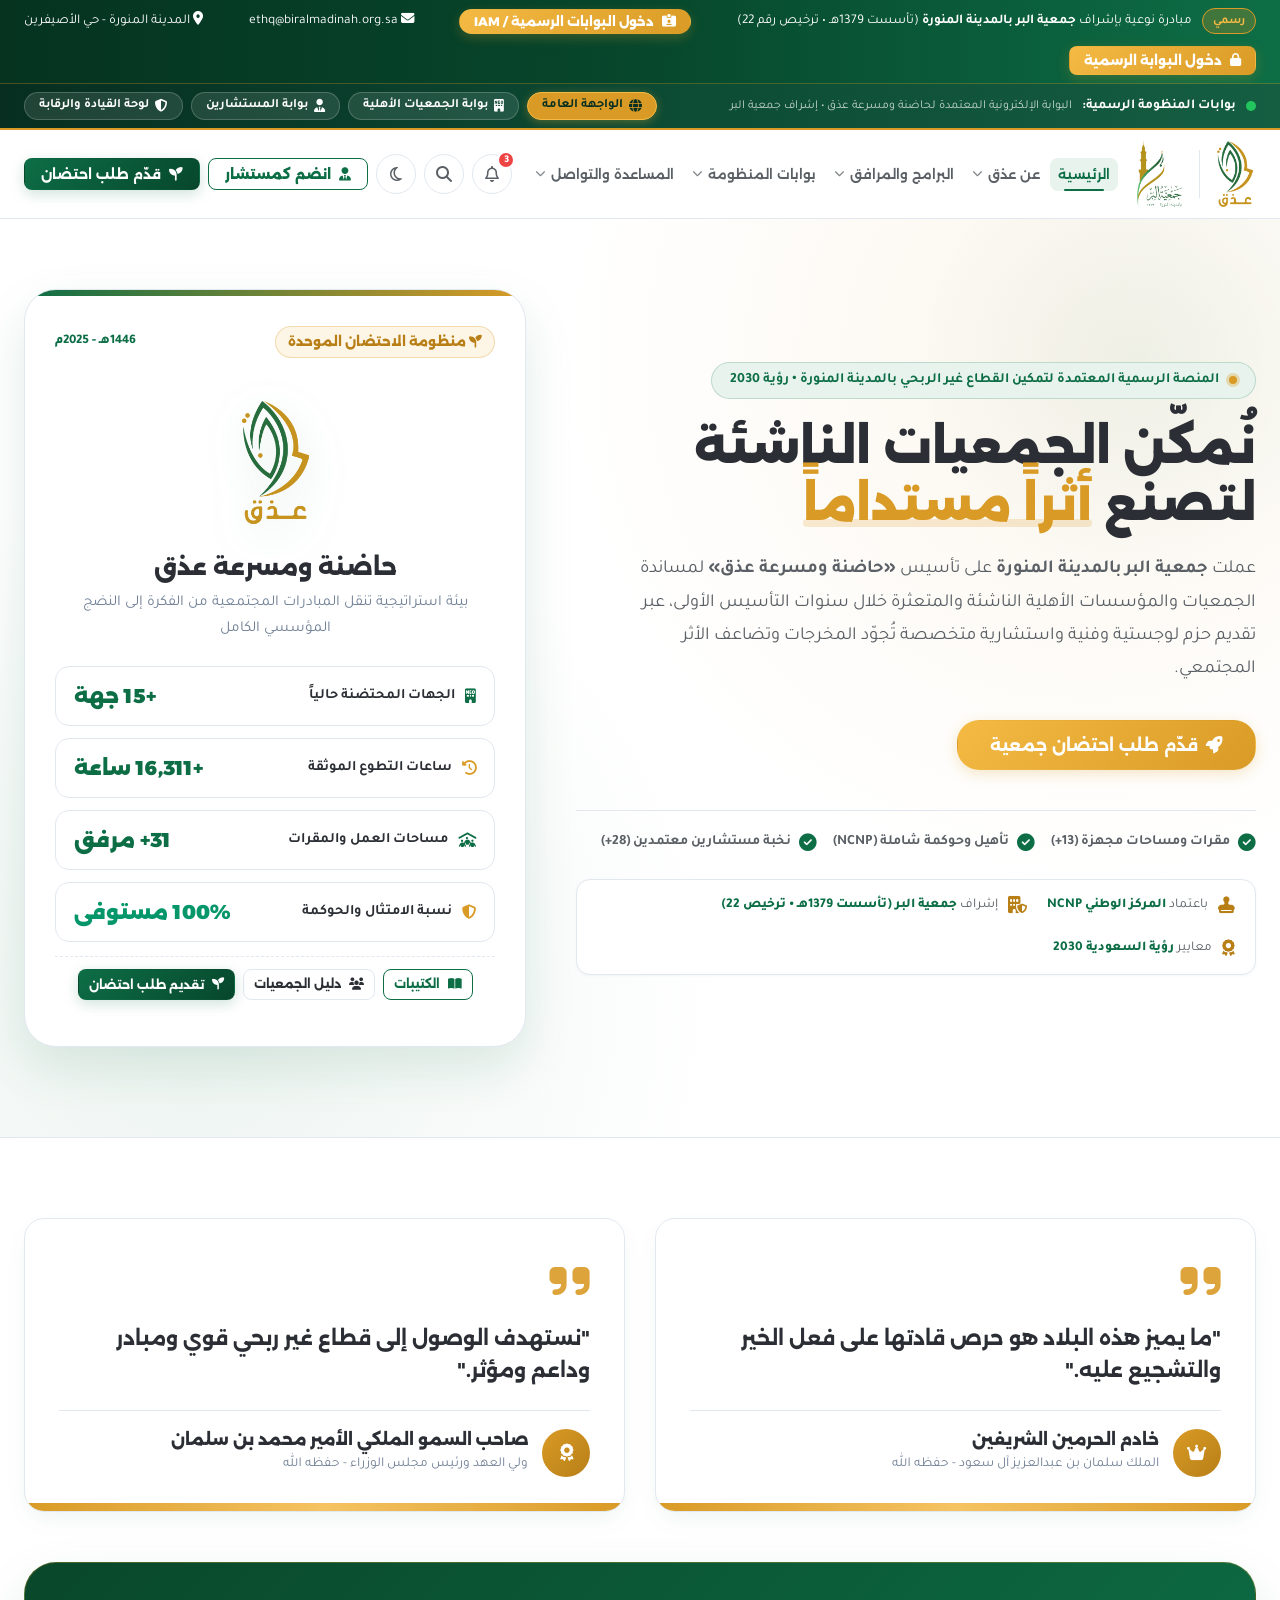
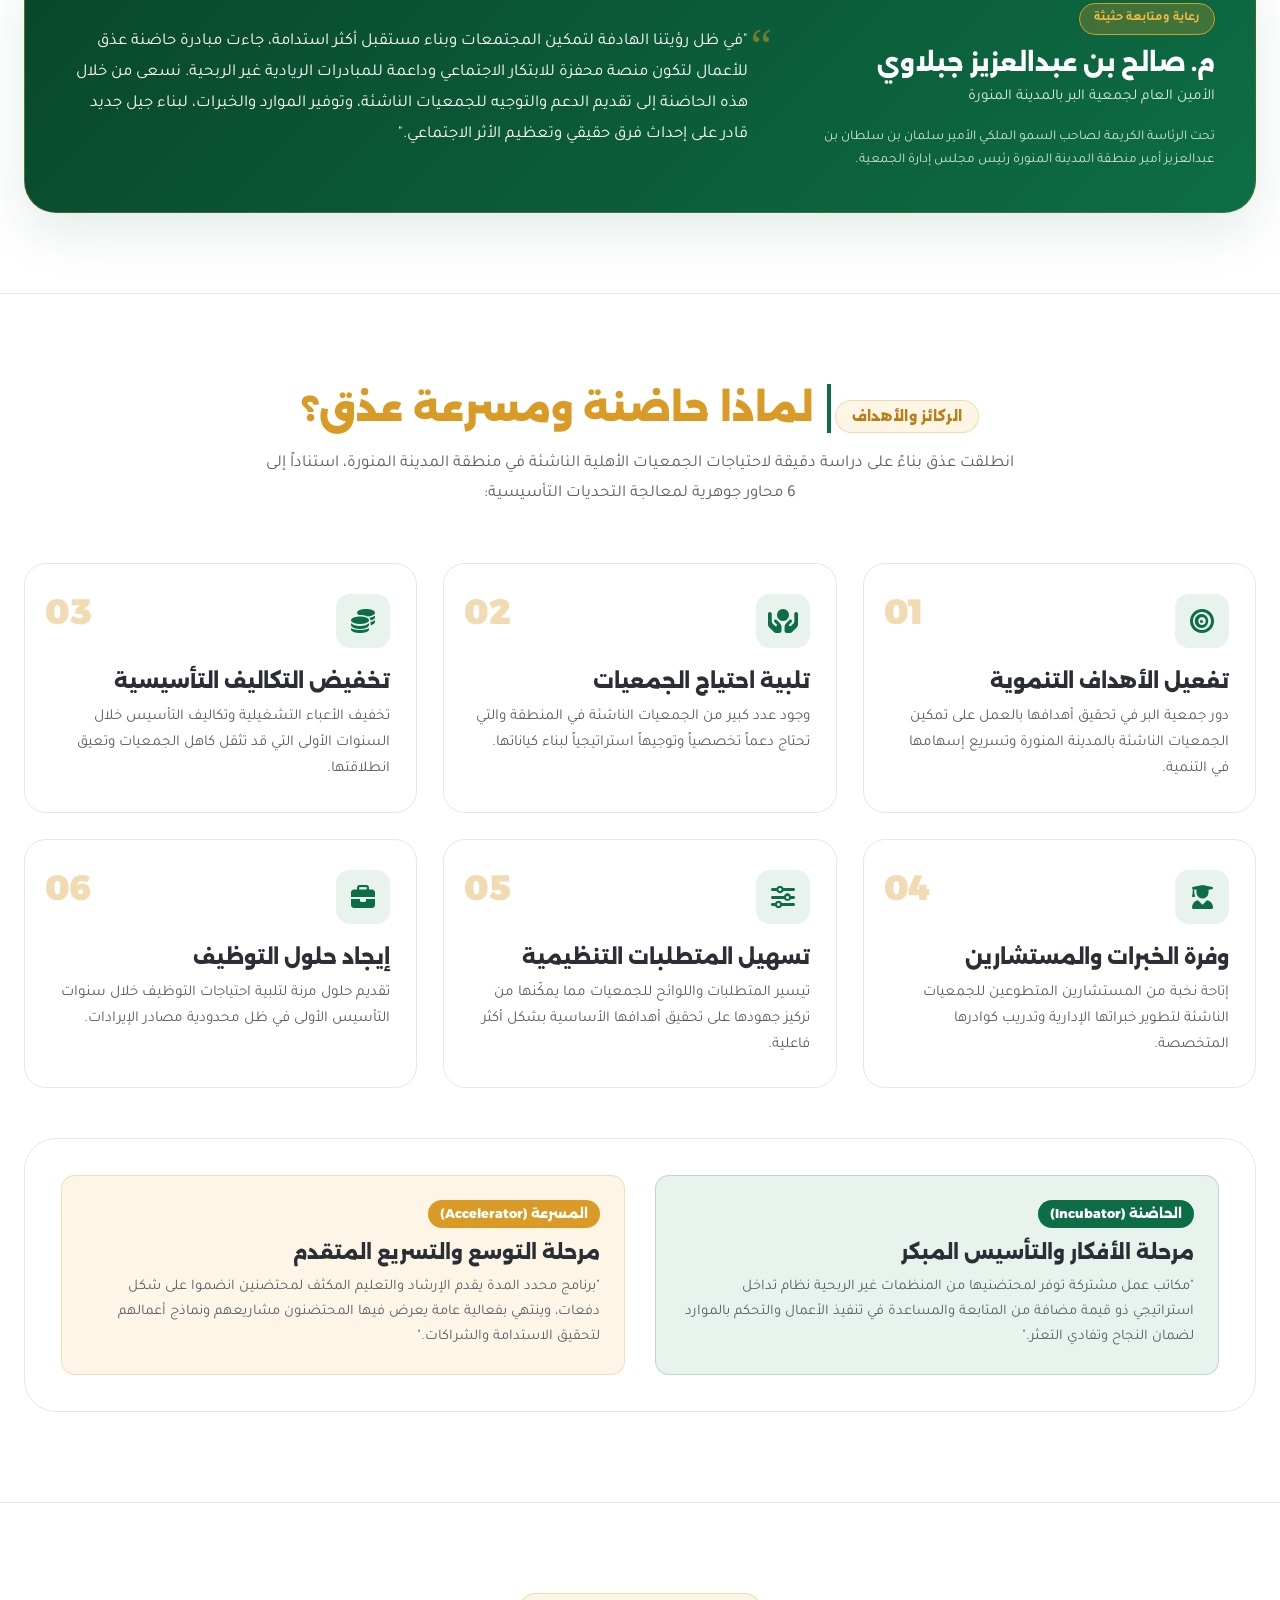
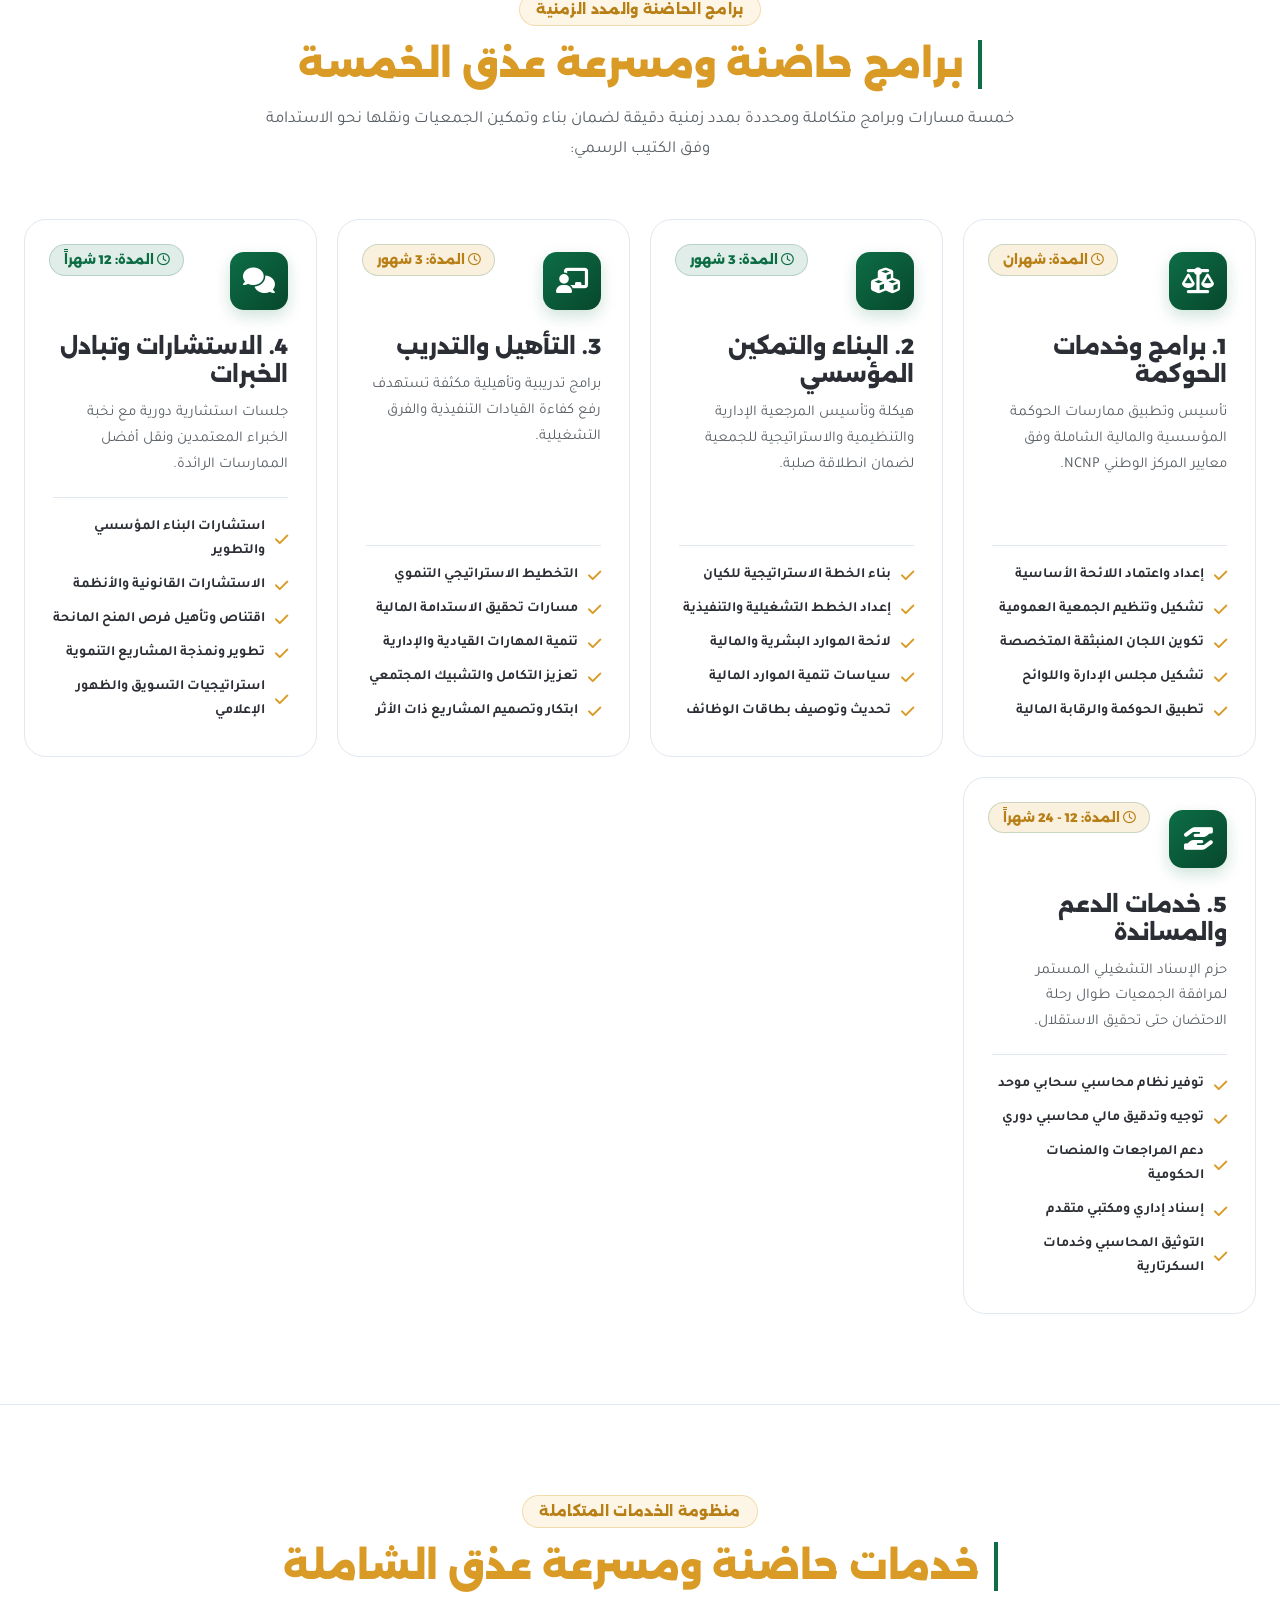
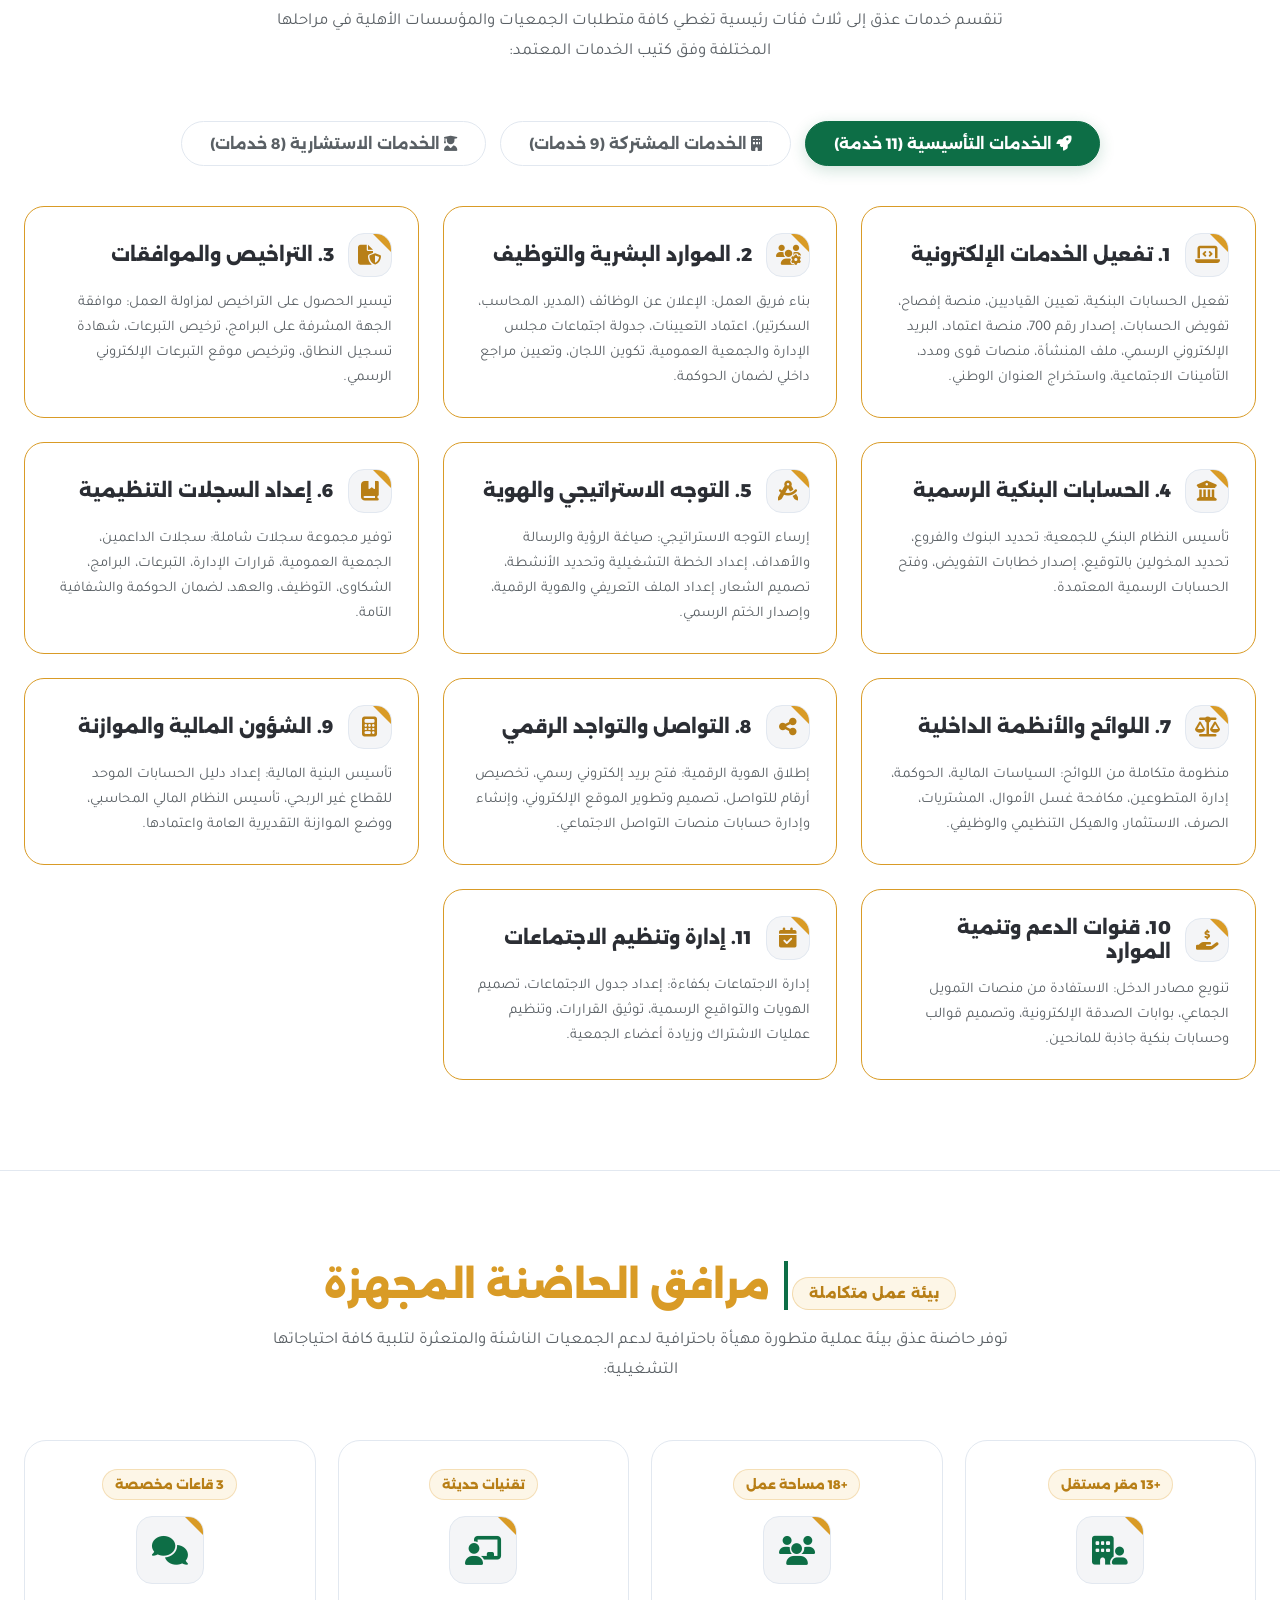
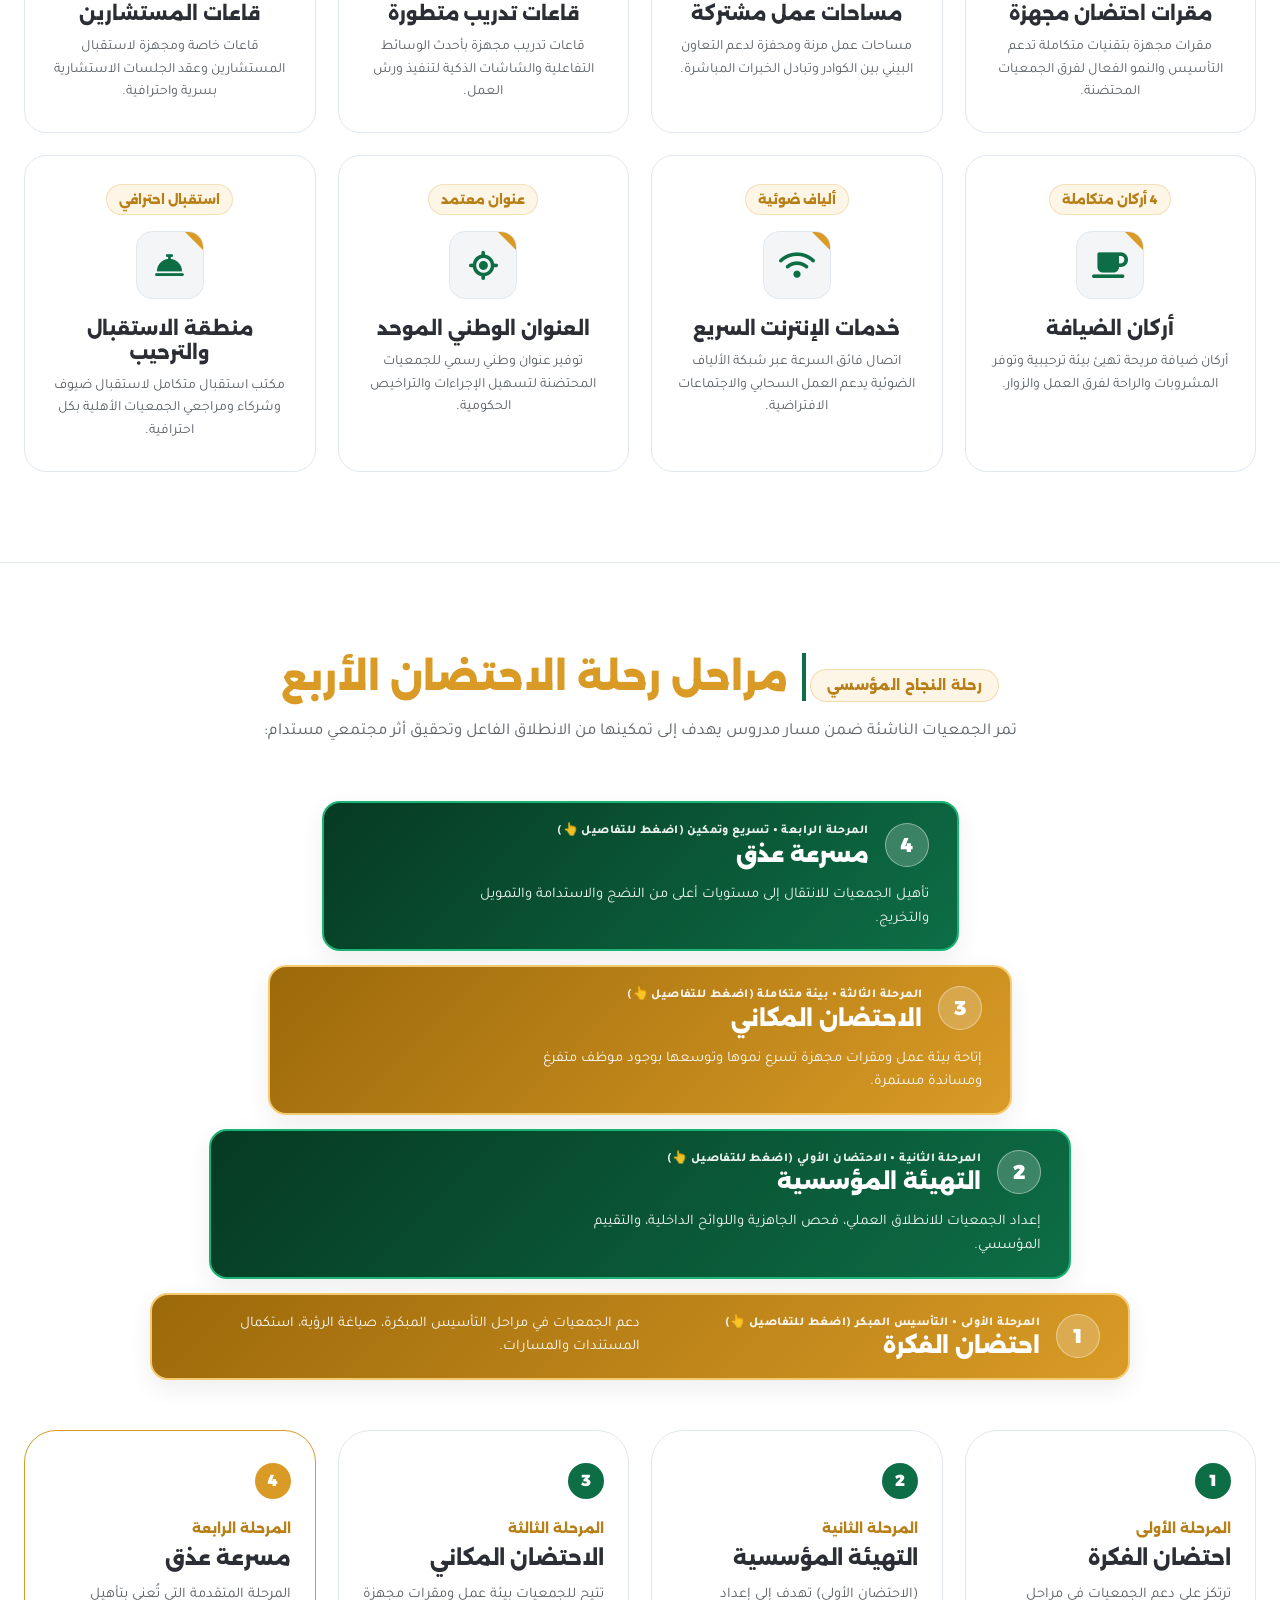
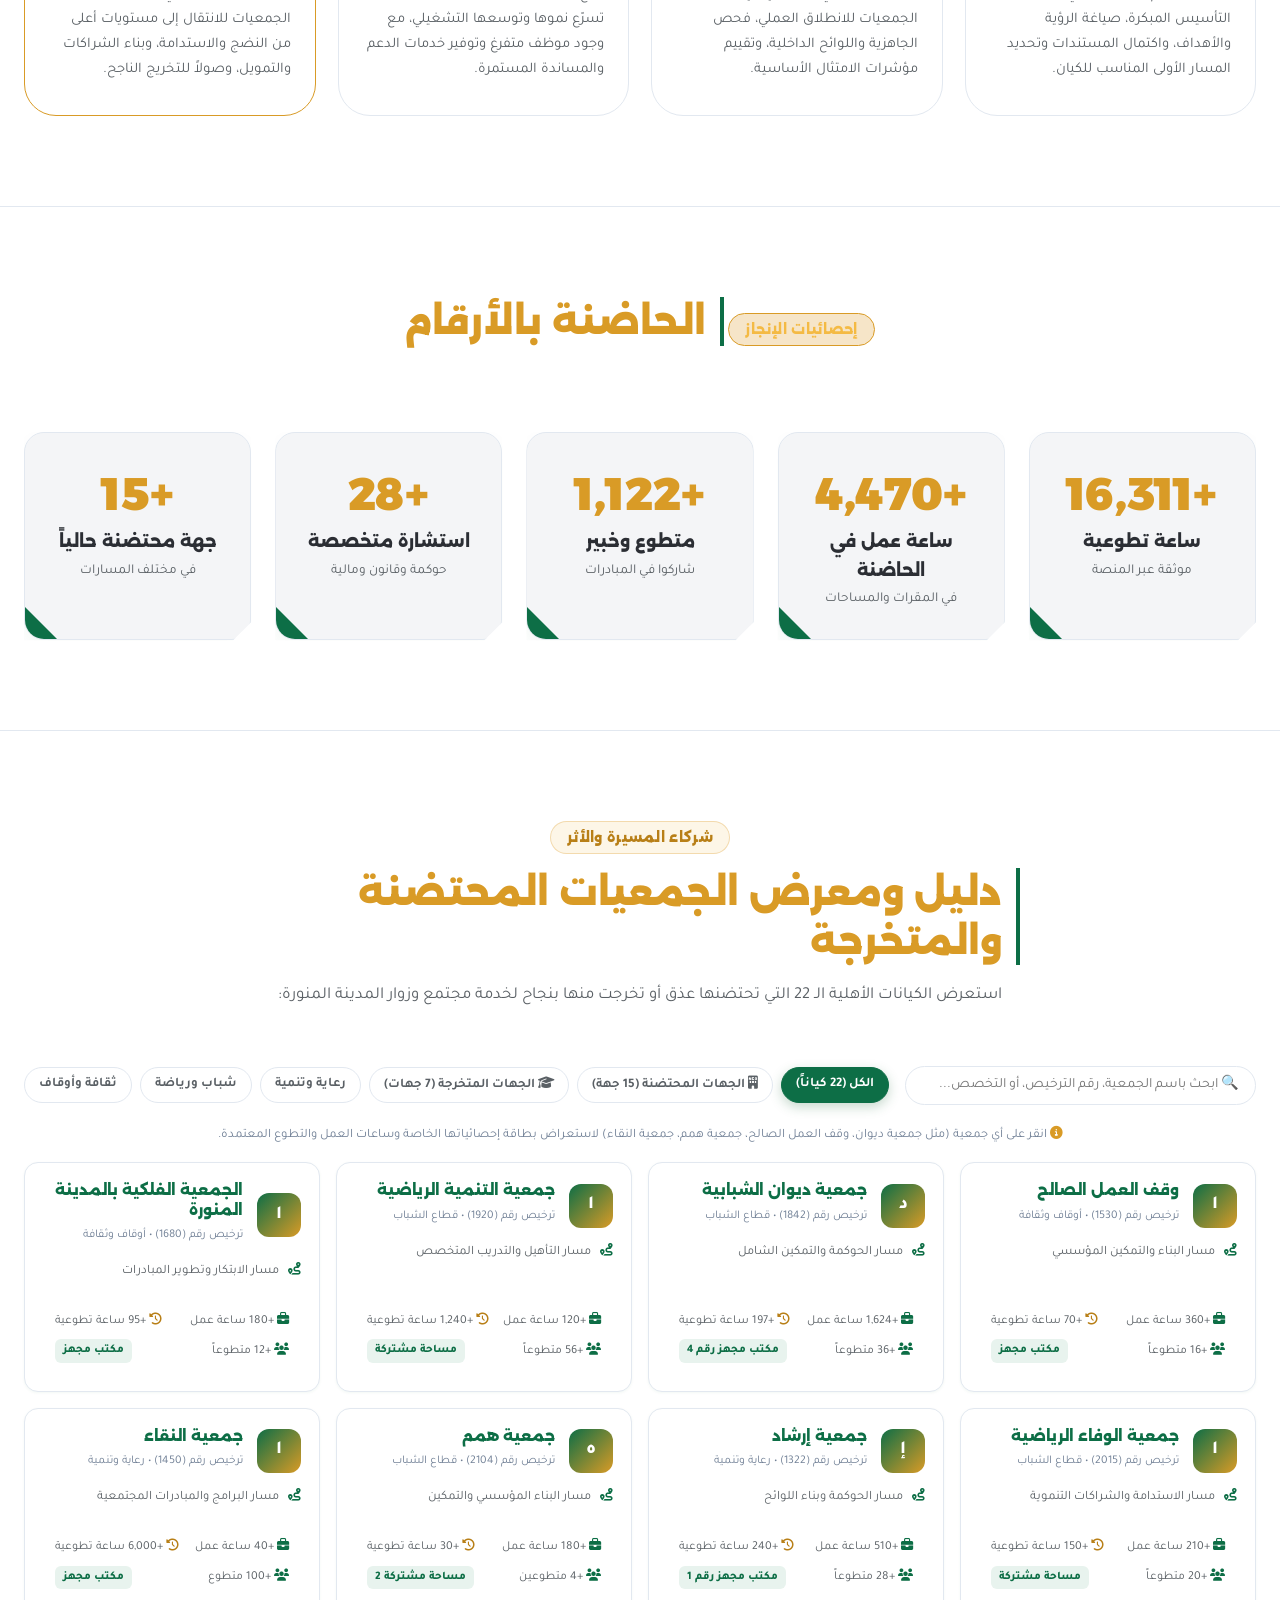
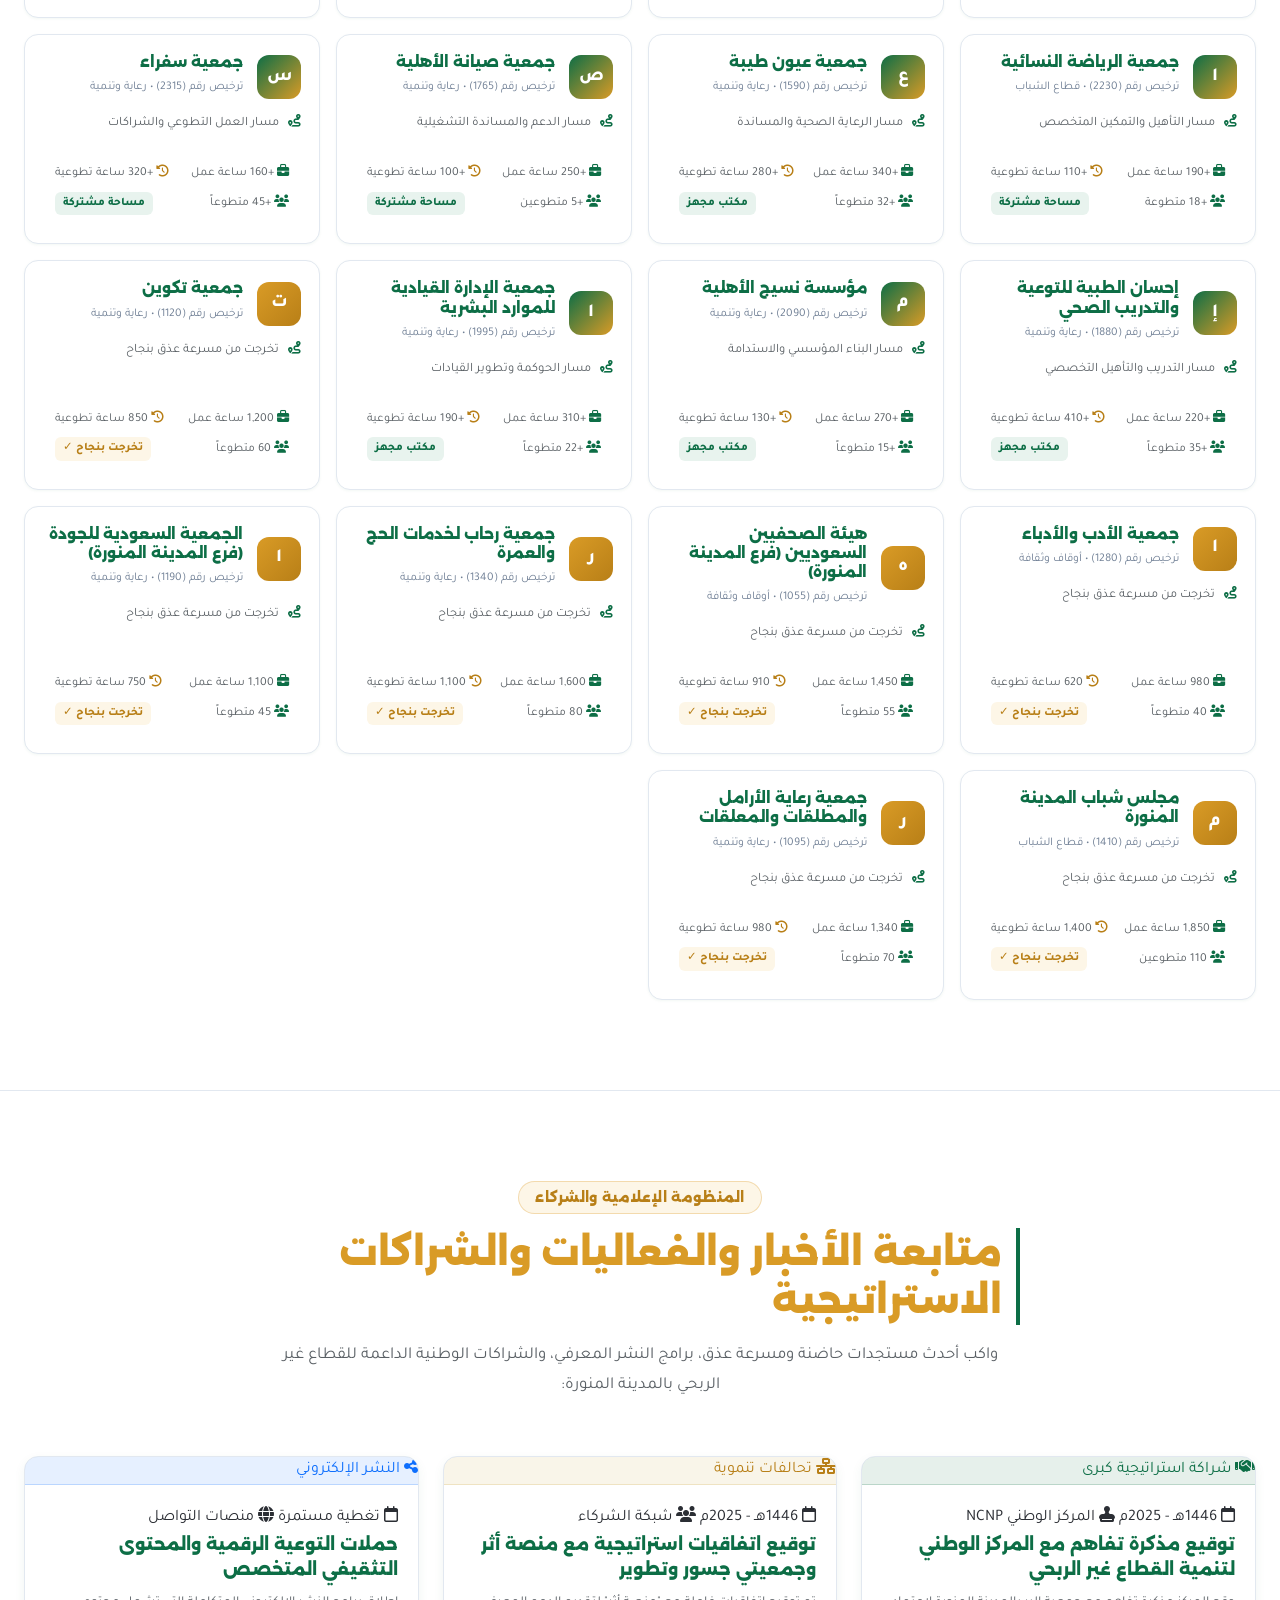
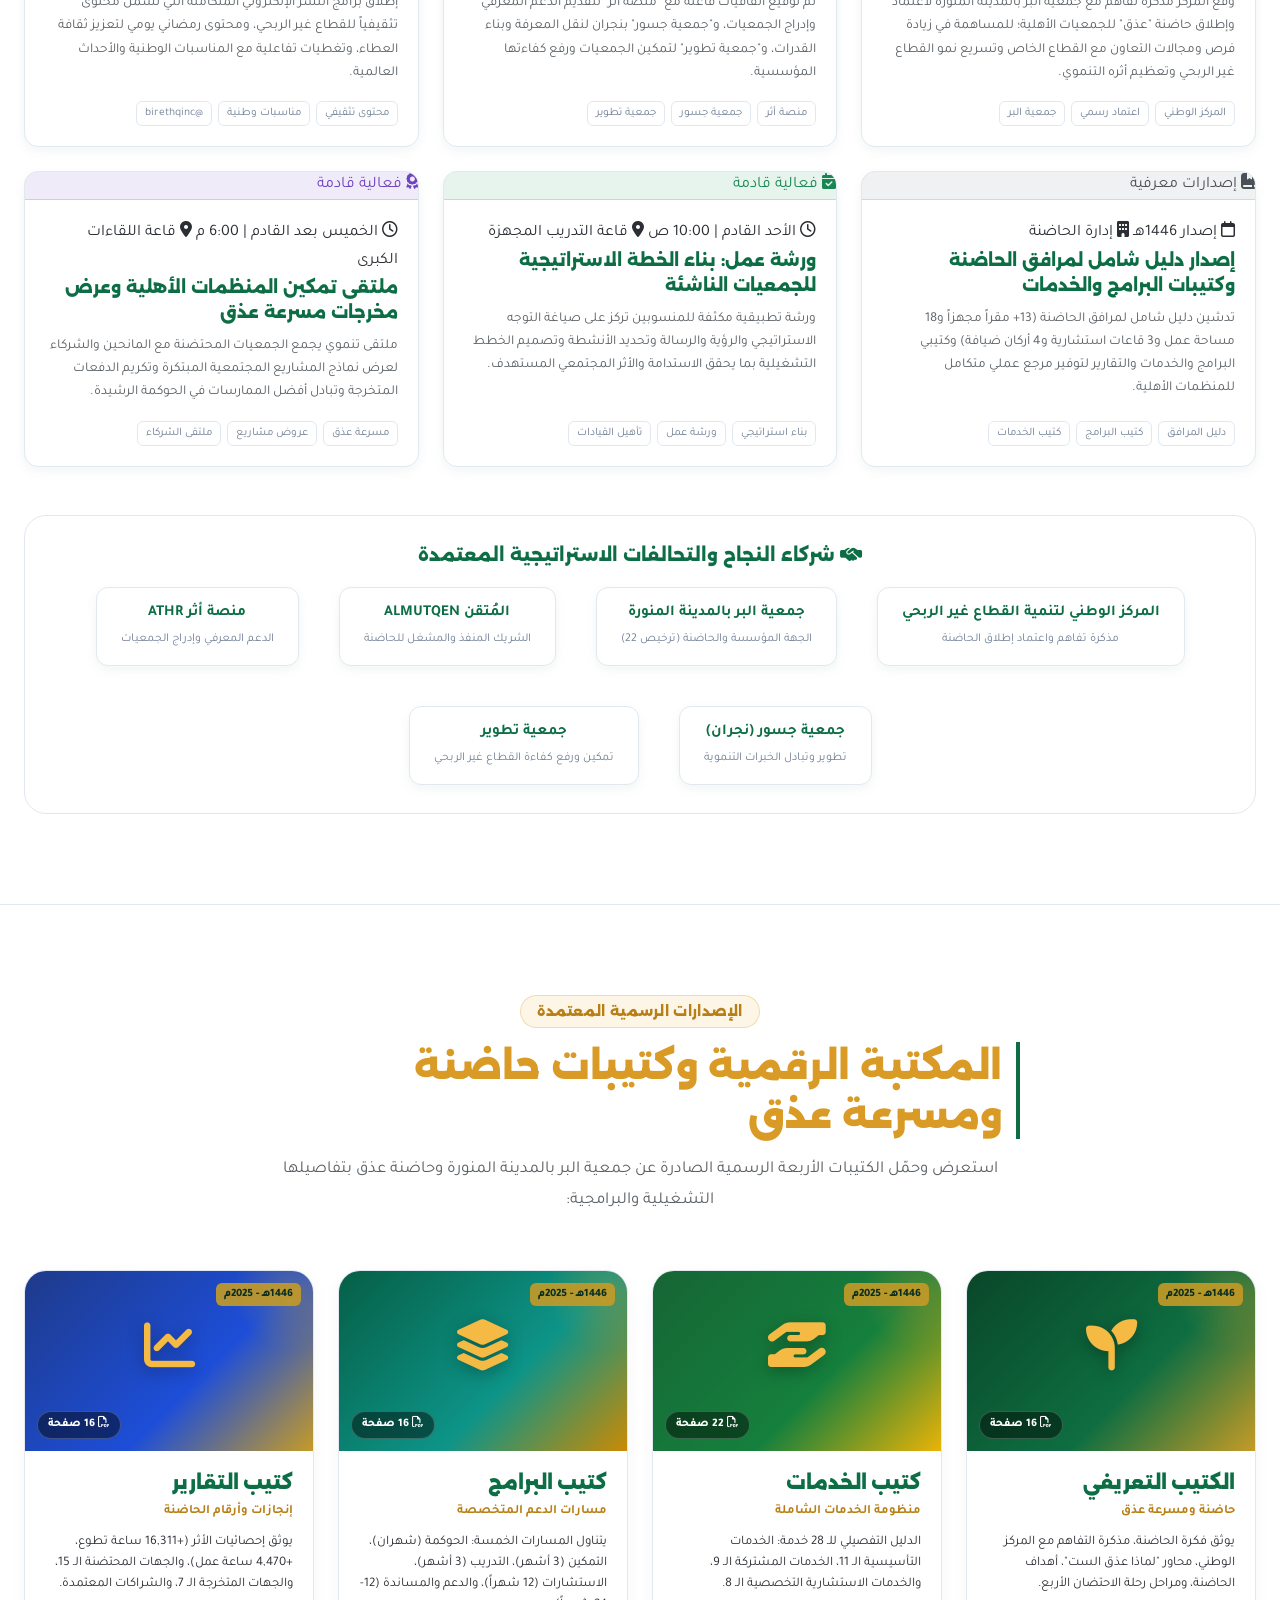
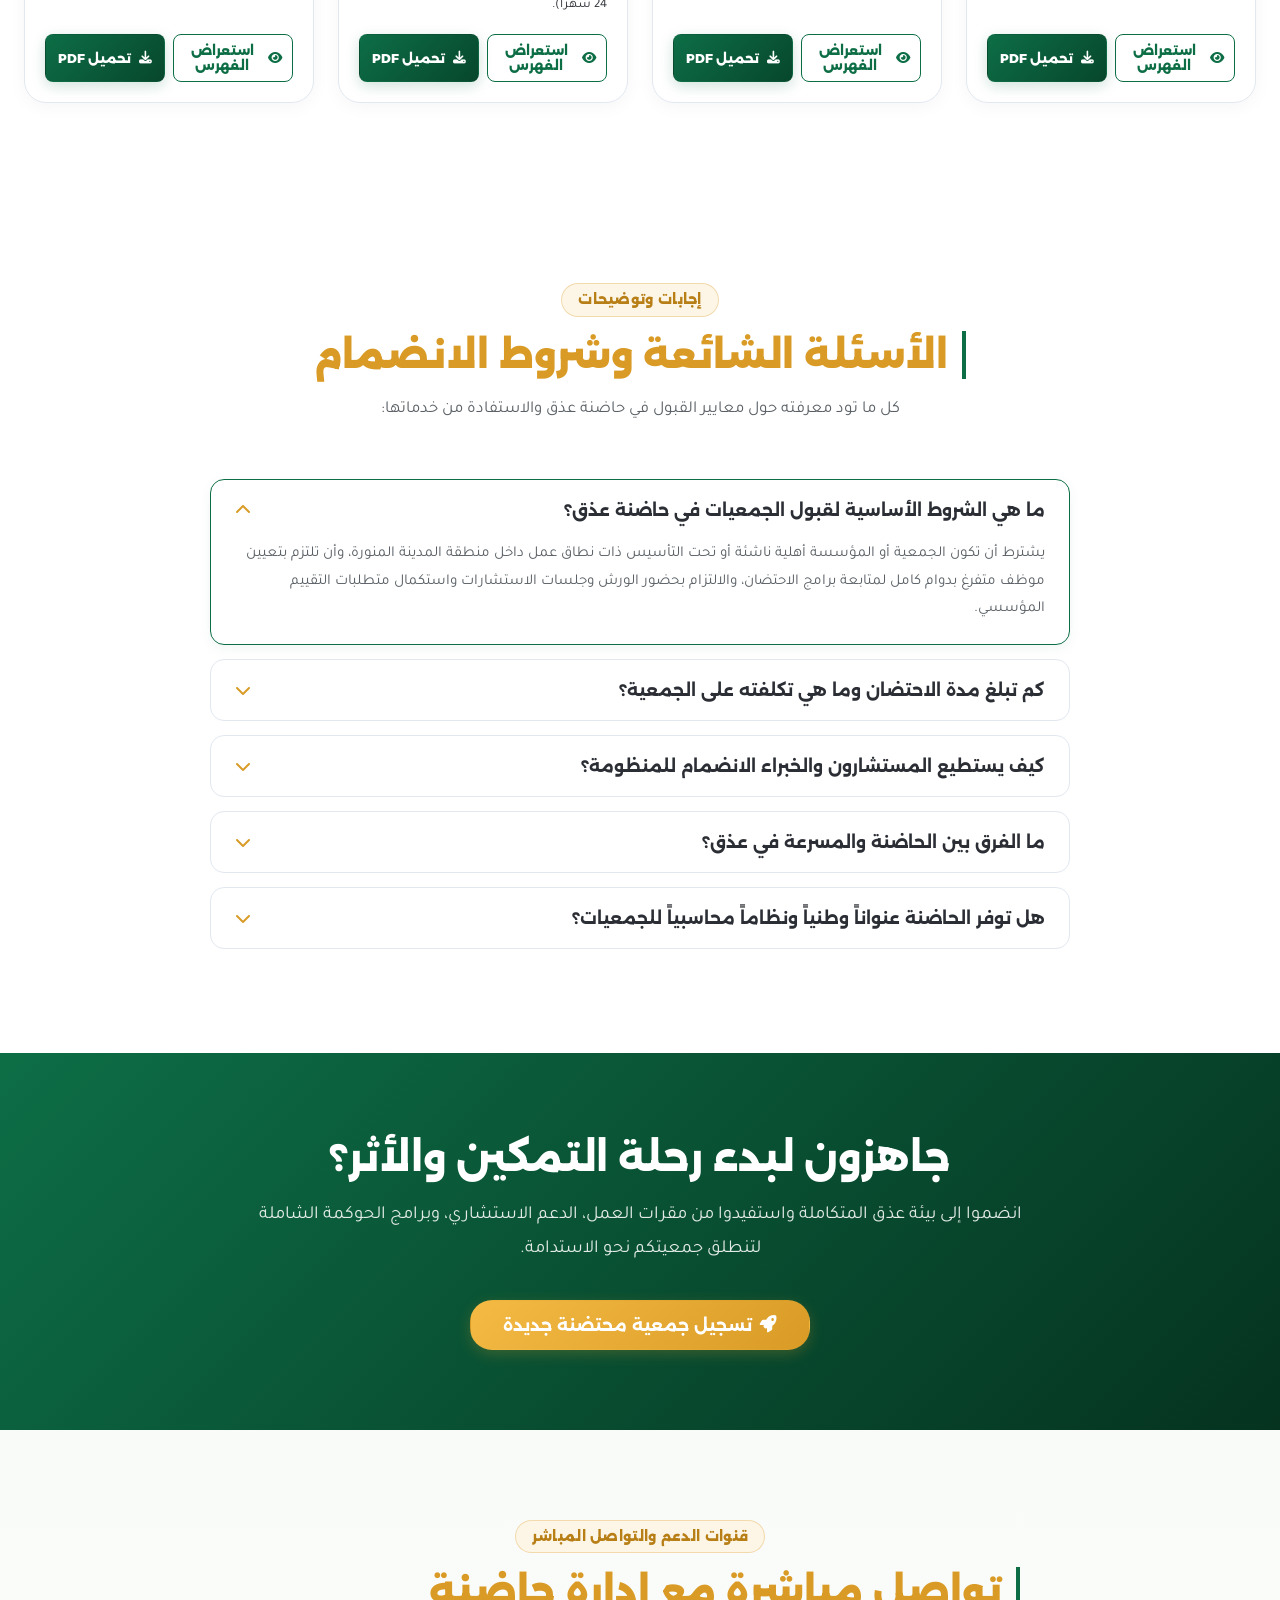
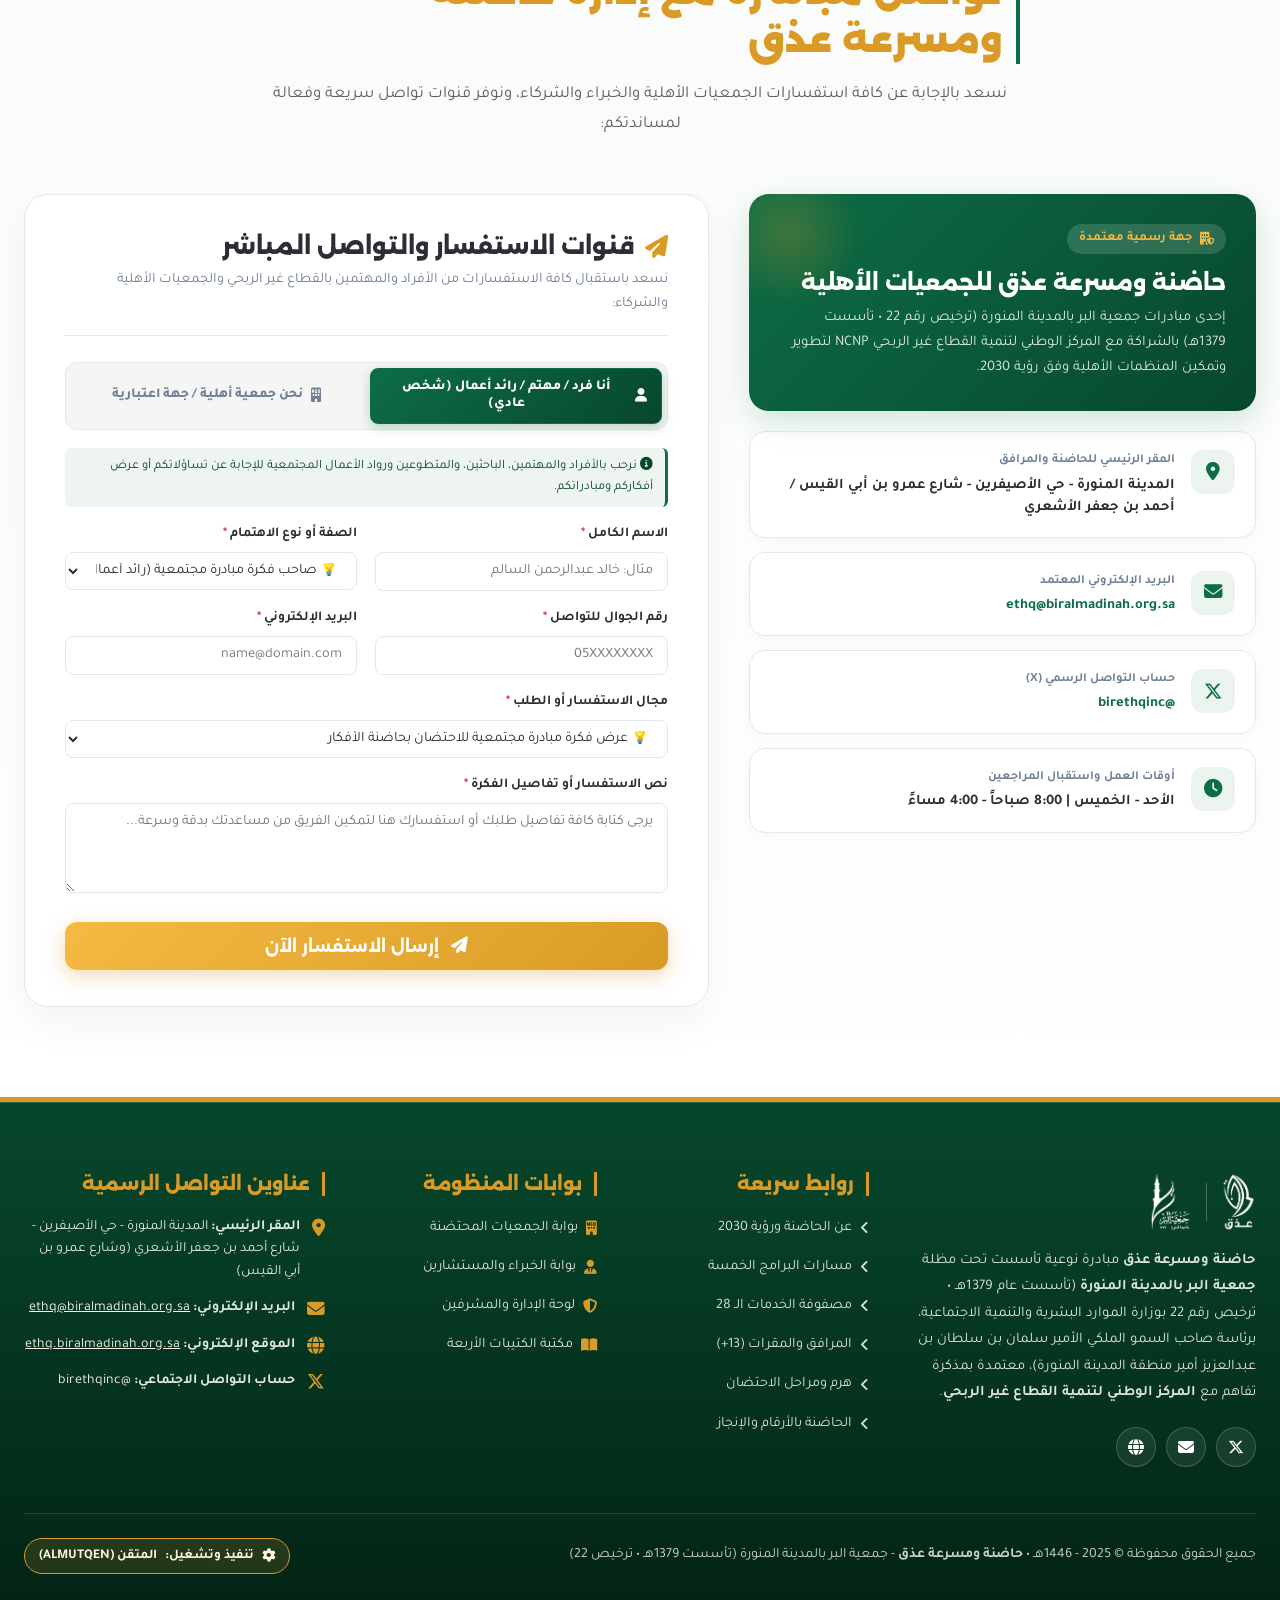
==== commit a51016c4: "feat(consultants): add consultant onboarding, 1-click admin approval, and 4-week thematic advisory c" ====
--- a/public/index.html
+++ b/public/index.html
@@ -224,6 +224,13 @@
                 <span class="dropdown-desc">استفسارات المهتمين، الباحثين، والمتطوعين</span>
               </div>
             </a>
+            <a href="javascript:void(0)" onclick="openConsultantWizard()" class="dropdown-item" role="menuitem">
+              <div class="dropdown-icon-box" style="background: rgba(197,155,39,0.15); color: var(--c-gold-dark);"><i class="fa-solid fa-user-tie"></i></div>
+              <div class="dropdown-text">
+                <span class="dropdown-title">انضمام خبير ومستشار معتمد</span>
+                <span class="dropdown-desc">بوابة تقديم واعتماد المستشارين والخبراء</span>
+              </div>
+            </a>
           </div>
         </div>
       </nav>
@@ -256,6 +263,9 @@
         <!-- Theme Toggle -->
         <button class="btn-icon" id="themeToggle" title="تبديل المظهر النهاري/الليلي" aria-label="تبديل المظهر">
           <i class="fa-regular fa-moon"></i>
+        </button>
+        <button class="btn btn-outline-primary btn-sm" onclick="openConsultantWizard()" id="btnHeaderJoinConsultant" title="الانضمام كخبير ومستشار معتمد في شبكة عذق" style="border-color: var(--c-primary); color: var(--c-primary); font-weight: 800;">
+          <i class="fa-solid fa-user-tie"></i> انضم كمستشار
         </button>
         <button class="btn btn-primary btn-sm" onclick="openApplicationWizard()" id="btnHeaderRegister">
           <i class="fa-solid fa-seedling"></i> قدّم طلب احتضان
@@ -2137,27 +2147,85 @@
         <div id="assoc-bookings-list"></div>
       </div>
 
-      <!-- Tab 3: الجلسات والاستشارات التخصصية -->
+      <!-- Tab 3: الجلسات والاستشارات التخصصية والعيادات الأسبوعية -->
       <div id="assoc-tab-consultations" class="portal-tab-pane">
-        <div style="display: flex; justify-content: space-between; align-items: center; margin-bottom: 18px; flex-wrap: wrap; gap: 12px;">
-          <div>
-            <h3 style="font-size: 1.15rem; color: var(--c-primary); font-weight: 800; margin-bottom: 4px;">الاستشارات التخصصية المجدولة والمنجزة للجمعية</h3>
-            <p style="font-size: 0.82rem; color: var(--c-text-muted); margin: 0;">جلسات الدعم المباشر مع نخبة مستشاري الحوكمة والاستدامة والأنظمة</p>
-          </div>
-          <button class="btn btn-primary btn-sm" onclick="openBookConsultantModal()">
-            <i class="fa-solid fa-calendar-check"></i> حجز جلسة استشارية جديدة للجمعية
-          </button>
-        </div>
-
-        <div id="assoc-consultations-list"></div>
-
-        <!-- Actionable Strategic Recommendations Box -->
+        
+        <!-- 1. البانر التفاعلي للأسبوع الاستشاري التخصصي الحالي -->
+        <div class="advisory-week-banner" id="assoc-thematic-week-banner">
+          <!-- Rendered dynamically via landing.js renderAssocConsultationsTab() -->
+        </div>
+
+        <!-- 2. شريط الأجندة التفاعلي للأسابيع الأربعة للشهر -->
+        <div style="margin-bottom: 22px;">
+          <div style="display: flex; justify-content: space-between; align-items: center; margin-bottom: 12px; flex-wrap: wrap; gap: 8px;">
+            <div>
+              <h4 style="font-size: 1.05rem; font-weight: 800; color: var(--c-primary); margin: 0 0 4px 0;">
+                <i class="fa-solid fa-calendar-week text-gold"></i> خطة وأجندة الأسابيع الاستشارية التخصصية الشهرية
+              </h4>
+              <p style="font-size: 0.8rem; color: var(--c-text-muted); margin: 0;">
+                تخصص الحاضنة كل أسبوع لمجال محدد مع نخبة من الخبراء، اضغط على أي أسبوع لاستعراض عياداته ومستشاريه:
+              </p>
+            </div>
+            <span class="badge" style="background: var(--c-primary-subtle); color: var(--c-primary); font-weight: 800; font-size: 0.78rem;">
+              <i class="fa-solid fa-shield-halved"></i> عيادات تخصصية مجانية للجمعيات
+            </span>
+          </div>
+
+          <div class="thematic-weeks-nav" id="assoc-thematic-weeks-nav">
+            <!-- Rendered dynamically via landing.js -->
+          </div>
+        </div>
+
+        <!-- 3. دليل المستشارين والعيادات المتاحة للحجز -->
+        <div style="margin-bottom: 26px;">
+          <div style="display: flex; justify-content: space-between; align-items: center; margin-bottom: 14px; flex-wrap: wrap; gap: 12px;">
+            <div>
+              <h4 style="font-size: 1.1rem; color: var(--c-primary); font-weight: 800; margin-bottom: 4px;">
+                <i class="fa-solid fa-user-doctor text-gold"></i> دليل المستشارين والعيادات الاستشارية المتاحة للجمعيات
+              </h4>
+              <p style="font-size: 0.8rem; color: var(--c-text-muted); margin: 0;">
+                يمكن للجمعية حجز جلسة مباشرة مع المستشار في مواعيد تفرغه المحددة (حضوري بمقر عذق أو عن بُعد):
+              </p>
+            </div>
+            <button class="btn btn-primary btn-sm" onclick="openBookConsultantModal()">
+              <i class="fa-solid fa-calendar-plus"></i> + حجز جلسة استشارية جديدة
+            </button>
+          </div>
+
+          <!-- Domain filters -->
+          <div style="display: flex; gap: 8px; margin-bottom: 16px; flex-wrap: wrap;" id="assoc-cons-filter-chips">
+            <button class="evidence-filter-btn active" onclick="filterAssocConsultants(this, 'all')">جميع المستشارين</button>
+            <button class="evidence-filter-btn" onclick="filterAssocConsultants(this, 'current_week')">⭐ مستشارو الأسبوع الحالي</button>
+            <button class="evidence-filter-btn" onclick="filterAssocConsultants(this, 'حوكمة')">الحوكمة والأنظمة</button>
+            <button class="evidence-filter-btn" onclick="filterAssocConsultants(this, 'استدامة')">الاستدامة والمالية</button>
+            <button class="evidence-filter-btn" onclick="filterAssocConsultants(this, 'تقنية')">التحول الرقمي</button>
+            <button class="evidence-filter-btn" onclick="filterAssocConsultants(this, 'تطوع')">التطوع والبرامج</button>
+          </div>
+
+          <div class="consultant-directory-grid" id="assoc-consultants-directory-grid">
+            <!-- Rendered dynamically via landing.js -->
+          </div>
+        </div>
+
+        <!-- 4. سجل استشارات الجمعية السابقة والقادمة -->
+        <div style="background: var(--c-surface); border: 1.5px solid var(--c-border); border-radius: 14px; padding: 20px; box-shadow: var(--shadow-sm); margin-bottom: 24px;">
+          <div style="display: flex; justify-content: space-between; align-items: center; margin-bottom: 14px; flex-wrap: wrap; gap: 10px;">
+            <h4 style="font-size: 1.05rem; font-weight: 800; color: var(--c-primary); margin: 0;">
+              <i class="fa-solid fa-clock-rotate-left"></i> سجل جلسات الجمعية المحجوزة والتوصيات المنجزة
+            </h4>
+            <span class="badge" id="assoc-consultations-count-badge" style="background: var(--c-primary-subtle); color: var(--c-primary); font-weight: 800;">2 جلسة</span>
+          </div>
+
+          <div id="assoc-consultations-list"></div>
+        </div>
+
+        <!-- 5. صندوق التوصيات والمخرجات الاستشارية المعتمدة -->
         <div class="assoc-rec-card">
           <div class="assoc-rec-header">
             <h4><i class="fa-solid fa-lightbulb"></i> صندوق التوصيات والمخرجات الاستشارية المعتمدة</h4>
             <span class="badge" style="background: var(--c-gold-subtle); color: var(--c-gold-dark); font-weight: 800;">تحديث أسبوعي</span>
           </div>
-          <ul class="assoc-rec-list">
+          <ul class="assoc-rec-list" id="assoc-rec-list-container">
             <li class="assoc-rec-item">
               <i class="fa-solid fa-circle-check"></i>
               <div><strong>الحوكمة واللوائح (د. سليمان الحربي):</strong> إكمال رفع سياسة الإبلاغ عن المخالفات وتحديث مصفوفة الصلاحيات المالية خلال أسبوع للتأهيل للنطاق الأخضر الكامل (100%).</div>
@@ -3185,12 +3253,14 @@
               <i class="fa-solid fa-user-tie"></i> مسار الاستشارات التخصصية والخبراء المعتمدين
             </h3>
             <p style="font-size: 0.8rem; color: var(--c-text-muted);">
-              متابعة الجلسات الاستشارية التخصصية في الحوكمة، الاستدامة المالية، والامتثال للجمعيات المحتضنة
+              متابعة الجلسات الاستشارية التخصصية، مراجعة واعتماد طلبات المستشارين الجدد، وجدولة الأسابيع التخصصية
             </p>
           </div>
-          <button class="btn btn-primary btn-sm" onclick="openAdminNewConsultModal()">
-            <i class="fa-solid fa-calendar-plus"></i> جدولة جلسة استشارية جديدة
-          </button>
+          <div style="display: flex; gap: 8px;">
+            <button class="btn btn-primary btn-sm" onclick="openAdminNewConsultModal()">
+              <i class="fa-solid fa-calendar-plus"></i> جدولة جلسة استشارية جديدة
+            </button>
+          </div>
         </div>
 
         <!-- 4 Consultations Metric KPI Cards -->
@@ -3208,57 +3278,139 @@
             <div style="font-size: 0.72rem; font-weight: 800; color: var(--c-text-primary);">نسبة رضا الجمعيات المستفيدة</div>
           </div>
           <div style="background: var(--c-surface); border: 1.5px solid #E9D5FF; padding: 12px 10px; border-radius: 10px;">
-            <div style="font-size: 1.5rem; font-weight: 900; color: #6B21A8;">4 خبراء</div>
+            <div style="font-size: 1.5rem; font-weight: 900; color: #6B21A8;">6 خبراء</div>
             <div style="font-size: 0.72rem; font-weight: 800; color: var(--c-text-primary);">مستشارين معتمدين بالحاضنة</div>
           </div>
         </div>
 
-        <!-- Filter Toolbar -->
-        <div class="admin-filter-bar">
-          <div class="admin-search-wrapper">
-            <i class="fa-solid fa-magnifying-glass"></i>
-            <input type="text" id="adminConsSearch" class="admin-search-input" placeholder="ابحث باسم المستشار أو الجمعية أو المجال..." oninput="renderAdminConsultationsTable()">
-          </div>
-
-          <div style="min-width: 220px;">
-            <select id="adminConsModeFilter" class="form-control" style="font-size: 0.82rem; padding: 7px 10px;" onchange="renderAdminConsultationsTable()">
-              <option value="all">جميع أوضاع الجمعيات</option>
-              <option value="idea">💡 احتضان فكرة ومبادرة</option>
-              <option value="spatial">🏢 احتضان مكاني وتشغيلي</option>
-              <option value="accelerator">🚀 مسرعة أعمال ونمو الأثر</option>
-            </select>
-          </div>
-
-          <div style="min-width: 220px;">
-            <select id="adminConsFieldFilter" class="form-control" style="font-size: 0.82rem; padding: 7px 10px;" onchange="renderAdminConsultationsTable()">
-              <option value="all">جميع مجالات الاستشارة</option>
-              <option value="حوكمة">حوكمة وبناء لوائح</option>
-              <option value="استدامة">استدامة مالية وتنمية موارد</option>
-              <option value="استراتيجي">تخطيط استراتيجي</option>
-              <option value="أثر">قياس أثر وتحول مؤسسي</option>
-            </select>
-          </div>
-        </div>
-
-        <div class="admin-table-card">
-          <div style="overflow-x: auto;">
-            <table>
-              <thead>
-                <tr>
-                  <th style="min-width: 170px;">المستشار المعتمد</th>
-                  <th style="min-width: 220px;">الجمعية المستفيدة ووضعها</th>
-                  <th style="min-width: 180px;">مجال الاستشارة</th>
-                  <th style="min-width: 130px;">الموعد المحدد</th>
-                  <th style="text-align: center; min-width: 100px;">حالة الجلسة</th>
-                  <th style="text-align: center; min-width: 130px;">الإجراءات</th>
-                </tr>
-              </thead>
-              <tbody id="admin-consultations-tbody">
-                <!-- Dynamically rendered via landing.js -->
-              </tbody>
-            </table>
-          </div>
-        </div>
+        <!-- Sub-view Navigation Bar -->
+        <div style="display: flex; gap: 8px; margin-bottom: 16px; background: var(--c-surface); padding: 5px; border-radius: 10px; border: 1px solid var(--c-border); width: fit-content; flex-wrap: wrap;">
+          <button type="button" class="btn btn-sm btn-primary" id="btnAdminConsSessions" onclick="switchAdminConsSubView('sessions')" style="font-weight: 800; font-size: 0.8rem; padding: 6px 16px;">
+            <i class="fa-solid fa-calendar-check"></i> الجلسات الاستشارية المجدولة
+          </button>
+          <button type="button" class="btn btn-sm btn-outline" id="btnAdminConsApplicants" onclick="switchAdminConsSubView('applicants')" style="font-weight: 800; font-size: 0.8rem; padding: 6px 16px; border-color: #D97706; color: #D97706;">
+            <i class="fa-solid fa-user-plus"></i> طلبات انضمام المستشارين الجدد (<span id="admin-cons-apps-badge">2</span>)
+          </button>
+          <button type="button" class="btn btn-sm btn-outline" id="btnAdminConsThematicWeeks" onclick="switchAdminConsSubView('weeks')" style="font-weight: 800; font-size: 0.8rem; padding: 6px 16px; border-color: var(--c-primary); color: var(--c-primary);">
+            <i class="fa-solid fa-calendar-week"></i> خطة وجدولة الأسابيع التخصصية
+          </button>
+        </div>
+
+        <!-- Sub-view 1: Consultations Sessions Table -->
+        <div id="admin-subview-cons-sessions">
+          <!-- Filter Toolbar -->
+          <div class="admin-filter-bar">
+            <div class="admin-search-wrapper">
+              <i class="fa-solid fa-magnifying-glass"></i>
+              <input type="text" id="adminConsSearch" class="admin-search-input" placeholder="ابحث باسم المستشار أو الجمعية أو المجال..." oninput="renderAdminConsultationsTable()">
+            </div>
+
+            <div style="min-width: 220px;">
+              <select id="adminConsModeFilter" class="form-control" style="font-size: 0.82rem; padding: 7px 10px;" onchange="renderAdminConsultationsTable()">
+                <option value="all">جميع أوضاع الجمعيات</option>
+                <option value="idea">💡 احتضان فكرة ومبادرة</option>
+                <option value="spatial">🏢 احتضان مكاني وتشغيلي</option>
+                <option value="accelerator">🚀 مسرعة أعمال ونمو الأثر</option>
+              </select>
+            </div>
+
+            <div style="min-width: 220px;">
+              <select id="adminConsFieldFilter" class="form-control" style="font-size: 0.82rem; padding: 7px 10px;" onchange="renderAdminConsultationsTable()">
+                <option value="all">جميع مجالات الاستشارة</option>
+                <option value="حوكمة">حوكمة وبناء لوائح</option>
+                <option value="استدامة">استدامة مالية وتنمية موارد</option>
+                <option value="استراتيجي">تخطيط استراتيجي</option>
+                <option value="أثر">قياس أثر وتحول مؤسسي</option>
+              </select>
+            </div>
+          </div>
+
+          <div class="admin-table-card">
+            <div style="overflow-x: auto;">
+              <table>
+                <thead>
+                  <tr>
+                    <th style="min-width: 170px;">المستشار المعتمد</th>
+                    <th style="min-width: 220px;">الجمعية المستفيدة ووضعها</th>
+                    <th style="min-width: 180px;">مجال الاستشارة</th>
+                    <th style="min-width: 130px;">الموعد المحدد</th>
+                    <th style="text-align: center; min-width: 100px;">حالة الجلسة</th>
+                    <th style="text-align: center; min-width: 130px;">الإجراءات</th>
+                  </tr>
+                </thead>
+                <tbody id="admin-consultations-tbody">
+                  <!-- Dynamically rendered via landing.js -->
+                </tbody>
+              </table>
+            </div>
+          </div>
+        </div>
+
+        <!-- Sub-view 2: Consultant Applications Table (طلبات انضمام المستشارين الجدد) -->
+        <div id="admin-subview-cons-applicants" style="display: none;">
+          <div class="admin-table-card">
+            <div style="padding: 16px 20px; border-bottom: 1px solid var(--c-border); display: flex; justify-content: space-between; align-items: center; flex-wrap: wrap; gap: 10px; background: #FFFBEB;">
+              <div>
+                <h4 style="font-size: 1.05rem; font-weight: 900; color: #92400E; margin: 0 0 4px 0;">
+                  <i class="fa-solid fa-user-check"></i> صندوق مراجعة واعتماد طلبات المستشارين والخبراء الجدد
+                </h4>
+                <p style="font-size: 0.8rem; color: #B45309; margin: 0;">
+                  تدقيق السير الذاتية والمؤهلات المهنية واعتماد تفعيل المستشارين وإضافتهم لشبكة عذق التخصصية
+                </p>
+              </div>
+              <span class="badge" style="background: #FEF3C7; color: #92400E; font-weight: 800; padding: 6px 14px; border-radius: 20px;" id="admin-cons-apps-pill">
+                2 طلبات جديدة بانتظار الاعتماد
+              </span>
+            </div>
+
+            <div style="overflow-x: auto;">
+              <table>
+                <thead>
+                  <tr style="background: var(--c-bg); border-bottom: 1px solid var(--c-border);">
+                    <th style="min-width: 180px;">المستشار المتقدم</th>
+                    <th style="min-width: 180px;">المسمى والمؤهل</th>
+                    <th style="min-width: 220px;">مجالات التخصص والخبرة</th>
+                    <th>سنوات الخبرة</th>
+                    <th>ساعات التفرغ</th>
+                    <th>نمط الجلسات</th>
+                    <th>تاريخ التقديم</th>
+                    <th>الحالة</th>
+                    <th style="text-align: center; min-width: 160px;">إجراءات الاعتماد</th>
+                  </tr>
+                </thead>
+                <tbody id="admin-cons-applicants-tbody">
+                  <!-- Rendered dynamically via landing.js renderAdminConsultantApplicantsTable() -->
+                </tbody>
+              </table>
+            </div>
+          </div>
+        </div>
+
+        <!-- Sub-view 3: Thematic Weeks Scheduler Manager (خطة الأسابيع التخصصية) -->
+        <div id="admin-subview-cons-weeks" style="display: none;">
+          <div class="admin-table-card">
+            <div style="padding: 18px 22px; border-bottom: 1px solid var(--c-border); display: flex; justify-content: space-between; align-items: center; flex-wrap: wrap; gap: 12px; background: #F8FAFC;">
+              <div>
+                <h4 style="font-size: 1.1rem; font-weight: 900; color: var(--c-primary); margin: 0 0 4px 0;">
+                  <i class="fa-solid fa-calendar-week text-gold"></i> جدولة وإدارة الأسابيع الاستشارية التخصصية الشهرية
+                </h4>
+                <p style="font-size: 0.8rem; color: var(--c-text-muted); margin: 0;">
+                  تخصيص مجالات الأسابيع وتعيين المستشارين المنسقين وتفعيل الأسبوع النشط ليظهر فورياً لجميع الجمعيات
+                </p>
+              </div>
+              <div style="display: flex; gap: 8px; align-items: center;">
+                <span class="badge" style="background: #DCFCE7; color: #166534; font-weight: 800; padding: 6px 12px; border-radius: 20px;">
+                  الأسبوع النشط: أسبوع الحوكمة NCNP
+                </span>
+              </div>
+            </div>
+
+            <div style="padding: 20px;" id="admin-thematic-weeks-manager-container">
+              <!-- Rendered dynamically via landing.js renderAdminThematicWeeksManager() -->
+            </div>
+          </div>
+        </div>
+      </div>
       </div>
 
       <!-- =====================================================================
@@ -5118,7 +5270,7 @@
   </div>
 
   <!-- Modal: نشر وتعميم لقاء أو برنامج تدريبي جديد للجمعيات -->
-  <div class="modal-overlay" id="modalPublishEvent">
+  <div class="modal-overlay" id="modalPublishEvent" onclick="if(event.target === this) closePublishEventModal()">
     <div class="wizard-modal-box" style="max-width: 680px;">
       <div class="wizard-header" style="background: linear-gradient(135deg, #1D4ED8 0%, #2563EB 100%);">
         <button class="modal-close-btn" onclick="closePublishEventModal()" style="color: #FFFFFF; font-size: 1.4rem;">&times;</button>
@@ -5220,7 +5372,7 @@
   </div>
 
   <!-- Modal: تقديم طلب خدمة أو حزمة تشغيلية للحاضنة -->
-  <div class="modal-overlay" id="modalRequestIncubatorService">
+  <div class="modal-overlay" id="modalRequestIncubatorService" onclick="if(event.target === this) closeRequestServiceModal()">
     <div class="wizard-modal-box" style="max-width: 620px;">
       <div class="wizard-header" style="background: linear-gradient(135deg, var(--c-primary-dark) 0%, var(--c-primary) 100%);">
         <button class="modal-close-btn" onclick="closeRequestServiceModal()" style="color: #FFFFFF; font-size: 1.4rem;">&times;</button>
@@ -5290,7 +5442,7 @@
   </div>
 
   <!-- Modal: متابعة وتحديث خطة الـ 100 يوم للجمعية (إدارة) -->
-  <div class="modal-overlay" id="modalAdmin100Days">
+  <div class="modal-overlay" id="modalAdmin100Days" onclick="if(event.target === this) closeAdmin100DaysModal()">
     <div class="wizard-modal-box" style="max-width: 760px;">
       <div class="wizard-header" style="background: linear-gradient(135deg, var(--c-primary-dark) 0%, var(--c-primary) 100%);">
         <button class="modal-close-btn" onclick="closeAdmin100DaysModal()" style="color: #FFFFFF; font-size: 1.4rem;">&times;</button>
@@ -5356,7 +5508,7 @@
   </div>
 
   <!-- Modal: صندوق استفسارات ورسائل التواصل (الأفراد والجمعيات) -->
-  <div class="modal-overlay" id="modalContactInquiries">
+  <div class="modal-overlay" id="modalContactInquiries" onclick="if(event.target === this) closeContactInquiriesModal()">
     <div class="wizard-modal-box" style="max-width: 820px;">
       <div class="wizard-header" style="background: linear-gradient(135deg, #6B21A8 0%, #7C3AED 100%);">
         <button class="modal-close-btn" onclick="closeContactInquiriesModal()" style="color: #FFFFFF; font-size: 1.4rem;">&times;</button>
@@ -5395,6 +5547,61 @@
           متوسط زمن الاستجابة والرد: أقل من ساعتين عمل
         </div>
         <button class="btn btn-outline btn-sm" onclick="closeContactInquiriesModal()">إلغاء</button>
+      </div>
+    </div>
+  </div>
+
+  <!-- Modal: استعراض تفاصيل وسيرة المستشار المتقدم للاعتماد (إدارة) -->
+  <div class="modal-overlay" id="modalApplicantCvPreview" onclick="if(event.target === this) closeApplicantCvPreviewModal()">
+    <div class="wizard-modal-box" style="max-width: 720px;">
+      <div class="wizard-header" style="background: linear-gradient(135deg, #78350F 0%, #B45309 100%);">
+        <button class="modal-close-btn" onclick="closeApplicantCvPreviewModal()" style="color: #FFFFFF; font-size: 1.4rem;">&times;</button>
+        <div style="display: flex; align-items: center; gap: 8px; margin-bottom: 4px;">
+          <span class="badge" style="background: rgba(255,255,255,0.25); color: #FFFFFF; font-size: 0.75rem;">ملف مستشار متقدم</span>
+          <span class="badge" style="background: #FEF3C7; color: #92400E; font-weight: 800;" id="app-cv-status-pill">قيد المراجعة</span>
+        </div>
+        <h3 id="app-cv-name" style="font-size: 1.3rem; font-weight: 900; color: #FFFFFF; margin-bottom: 2px;">اسم المستشار</h3>
+        <p id="app-cv-title" style="font-size: 0.82rem; color: rgba(255,255,255,0.85); margin: 0;">المسمى المهني والتخصص</p>
+      </div>
+
+      <div class="wizard-body" style="padding: 24px; max-height: 70vh; overflow-y: auto;">
+        <!-- Meta Details Grid -->
+        <div style="display: grid; grid-template-columns: 1fr 1fr; gap: 14px; background: #F8FAFC; border: 1px solid var(--c-border); padding: 16px; border-radius: 12px; margin-bottom: 18px;">
+          <div><label class="form-label" style="font-size: 0.75rem;">رقم الجوال:</label><strong id="app-cv-phone" style="color: var(--c-primary);">05XXXXXXXX</strong></div>
+          <div><label class="form-label" style="font-size: 0.75rem;">البريد الإلكتروني:</label><strong id="app-cv-email" style="color: var(--c-primary);">advisor@example.com</strong></div>
+          <div><label class="form-label" style="font-size: 0.75rem;">سنوات الخبرة:</label><span id="app-cv-exp" style="font-weight: 700;">أكثر من 10 سنوات</span></div>
+          <div><label class="form-label" style="font-size: 0.75rem;">ساعات التفرغ ونمط الجلسات:</label><span id="app-cv-mode" style="font-weight: 700;">4 ساعات أسبوعياً (حضوري وافتراضي)</span></div>
+        </div>
+
+        <div style="margin-bottom: 16px;">
+          <label class="form-label" style="font-weight: 800; color: var(--c-primary);">مجالات التخصص الاستشاري المعتمدة:</label>
+          <div id="app-cv-domains" style="display: flex; gap: 6px; flex-wrap: wrap;"></div>
+        </div>
+
+        <div style="margin-bottom: 18px;">
+          <label class="form-label" style="font-weight: 800; color: var(--c-primary);">ملخص السيرة الذاتية وأبرز المؤهلات والشهادات:</label>
+          <div id="app-cv-bio" style="background: var(--c-bg); border-right: 3px solid var(--c-gold); padding: 12px 16px; border-radius: 8px; font-size: 0.85rem; line-height: 1.7; color: var(--c-text);"></div>
+        </div>
+
+        <div style="background: rgba(14,110,65,0.06); border: 1.5px dashed var(--c-primary-light); padding: 12px 16px; border-radius: 10px; display: flex; justify-content: space-between; align-items: center;">
+          <div style="display: flex; align-items: center; gap: 8px; font-size: 0.84rem;">
+            <i class="fa-solid fa-file-pdf" style="font-size: 1.3rem; color: #DC2626;"></i>
+            <span>ملف السيرة الذاتية الرسمي المرفق (CV_Certified.pdf)</span>
+          </div>
+          <span class="badge" style="background: #DCFCE7; color: #166534; font-weight: 800;">جاهز للتدقيق ✓</span>
+        </div>
+      </div>
+
+      <div class="wizard-footer" style="padding: 14px 24px; background: var(--c-bg); border-top: 1px solid var(--c-border); display: flex; justify-content: space-between; align-items: center;">
+        <button class="btn btn-outline btn-sm" onclick="closeApplicantCvPreviewModal()">إلغاء</button>
+        <div style="display: flex; gap: 10px;">
+          <button class="btn btn-outline btn-sm" id="btnAppReject" onclick="rejectConsultantApplicantAction()" style="border-color: #EF4444; color: #DC2626;">
+            <i class="fa-solid fa-xmark"></i> اعتذار
+          </button>
+          <button class="btn btn-primary btn-sm" id="btnAppApprove" onclick="approveConsultantApplicantAction()" style="font-weight: 800; background: #0D6E46;">
+            <i class="fa-solid fa-check-double"></i> اعتماد وتفعيل المستشار فورياً ✓
+          </button>
+        </div>
       </div>
     </div>
   </div>
--- a/public/css/style.css
+++ b/public/css/style.css
@@ -8763,5 +8763,208 @@
   gap: 6px;
 }
 
-
-
+/* ==========================================================================
+   6. THEMATIC ADVISORY WEEKS & CONSULTANTS DIRECTORY
+   ========================================================================== */
+
+/* Thematic Advisory Week Banner */
+.advisory-week-banner {
+  background: linear-gradient(135deg, rgba(14, 110, 65, 0.08) 0%, rgba(217, 155, 38, 0.12) 100%);
+  border: 2px solid var(--c-gold);
+  border-radius: 16px;
+  padding: 22px 26px;
+  margin-bottom: 22px;
+  display: flex;
+  justify-content: space-between;
+  align-items: center;
+  flex-wrap: wrap;
+  gap: 18px;
+  box-shadow: 0 8px 24px rgba(217, 155, 38, 0.12);
+  position: relative;
+  overflow: hidden;
+}
+
+.advisory-week-banner::before {
+  content: '';
+  position: absolute;
+  top: 0;
+  right: 0;
+  width: 6px;
+  height: 100%;
+  background: linear-gradient(180deg, var(--c-gold) 0%, var(--c-primary) 100%);
+}
+
+.advisory-week-meta {
+  display: flex;
+  align-items: center;
+  gap: 16px;
+  flex: 1;
+  min-width: 280px;
+}
+
+.advisory-week-icon-box {
+  width: 54px;
+  height: 54px;
+  border-radius: 14px;
+  background: linear-gradient(135deg, var(--c-primary) 0%, var(--c-gold-dark) 100%);
+  color: #FFFFFF;
+  display: flex;
+  align-items: center;
+  justify-content: center;
+  font-size: 1.6rem;
+  flex-shrink: 0;
+  box-shadow: 0 4px 12px rgba(14, 110, 65, 0.25);
+  animation: pulseGold 2.5s infinite;
+}
+
+/* Monthly 4-Week Agenda Grid */
+.thematic-weeks-nav {
+  display: grid;
+  grid-template-columns: repeat(4, 1fr);
+  gap: 14px;
+  margin-bottom: 24px;
+}
+
+@media (max-width: 992px) {
+  .thematic-weeks-nav {
+    grid-template-columns: repeat(2, 1fr);
+  }
+}
+
+@media (max-width: 576px) {
+  .thematic-weeks-nav {
+    grid-template-columns: 1fr;
+  }
+}
+
+.thematic-week-card {
+  background: var(--c-surface);
+  border: 1.5px solid var(--c-border);
+  border-radius: 14px;
+  padding: 16px;
+  cursor: pointer;
+  transition: all 0.25s ease;
+  position: relative;
+  display: flex;
+  flex-direction: column;
+  justify-content: space-between;
+}
+
+.thematic-week-card:hover {
+  transform: translateY(-3px);
+  border-color: var(--c-primary);
+  box-shadow: var(--shadow-md);
+}
+
+.thematic-week-card.active {
+  border-color: var(--c-gold);
+  background: linear-gradient(180deg, rgba(217, 155, 38, 0.06) 0%, var(--c-surface) 100%);
+  box-shadow: 0 6px 18px rgba(217, 155, 38, 0.15);
+}
+
+.thematic-week-card.active::after {
+  content: 'الأسبوع النشط حالياً ✓';
+  position: absolute;
+  top: -10px;
+  left: 12px;
+  background: var(--c-gold);
+  color: #000;
+  font-size: 0.68rem;
+  font-weight: 800;
+  padding: 2px 10px;
+  border-radius: 10px;
+}
+
+.thematic-week-num {
+  font-size: 0.72rem;
+  font-weight: 800;
+  color: var(--c-text-muted);
+  text-transform: uppercase;
+  margin-bottom: 4px;
+}
+
+.thematic-week-title {
+  font-size: 0.92rem;
+  font-weight: 800;
+  color: var(--c-primary);
+  margin-bottom: 6px;
+  line-height: 1.4;
+}
+
+.thematic-week-dates {
+  font-size: 0.75rem;
+  color: var(--c-text-muted);
+  display: flex;
+  align-items: center;
+  gap: 5px;
+  margin-bottom: 8px;
+}
+
+/* Consultants Pro Directory Grid */
+.consultant-directory-grid {
+  display: grid;
+  grid-template-columns: repeat(auto-fill, minmax(320px, 1fr));
+  gap: 20px;
+  margin-bottom: 26px;
+}
+
+.consultant-pro-card {
+  background: var(--c-surface);
+  border: 1.5px solid var(--c-border);
+  border-radius: 16px;
+  padding: 20px;
+  display: flex;
+  flex-direction: column;
+  justify-content: space-between;
+  box-shadow: var(--shadow-sm);
+  transition: all 0.25s ease;
+  position: relative;
+}
+
+.consultant-pro-card:hover {
+  transform: translateY(-4px);
+  border-color: var(--c-primary);
+  box-shadow: 0 10px 25px rgba(0, 0, 0, 0.08);
+}
+
+.consultant-pro-card.featured-week {
+  border-color: var(--c-gold);
+  background: linear-gradient(180deg, rgba(217, 155, 38, 0.03) 0%, var(--c-surface) 100%);
+}
+
+.consultant-pro-header {
+  display: flex;
+  gap: 14px;
+  align-items: flex-start;
+  margin-bottom: 12px;
+}
+
+.consultant-pro-avatar {
+  width: 56px;
+  height: 56px;
+  border-radius: 14px;
+  background: linear-gradient(135deg, rgba(14, 110, 65, 0.12) 0%, rgba(217, 155, 38, 0.15) 100%);
+  display: flex;
+  align-items: center;
+  justify-content: center;
+  font-size: 1.8rem;
+  flex-shrink: 0;
+  border: 1px solid var(--c-border);
+}
+
+.consultant-slot-pill {
+  background: var(--c-bg);
+  border: 1px solid var(--c-border);
+  padding: 4px 10px;
+  border-radius: 8px;
+  font-size: 0.72rem;
+  color: var(--c-text);
+  display: inline-flex;
+  align-items: center;
+  gap: 5px;
+  margin-bottom: 4px;
+}
+
+
+
+
